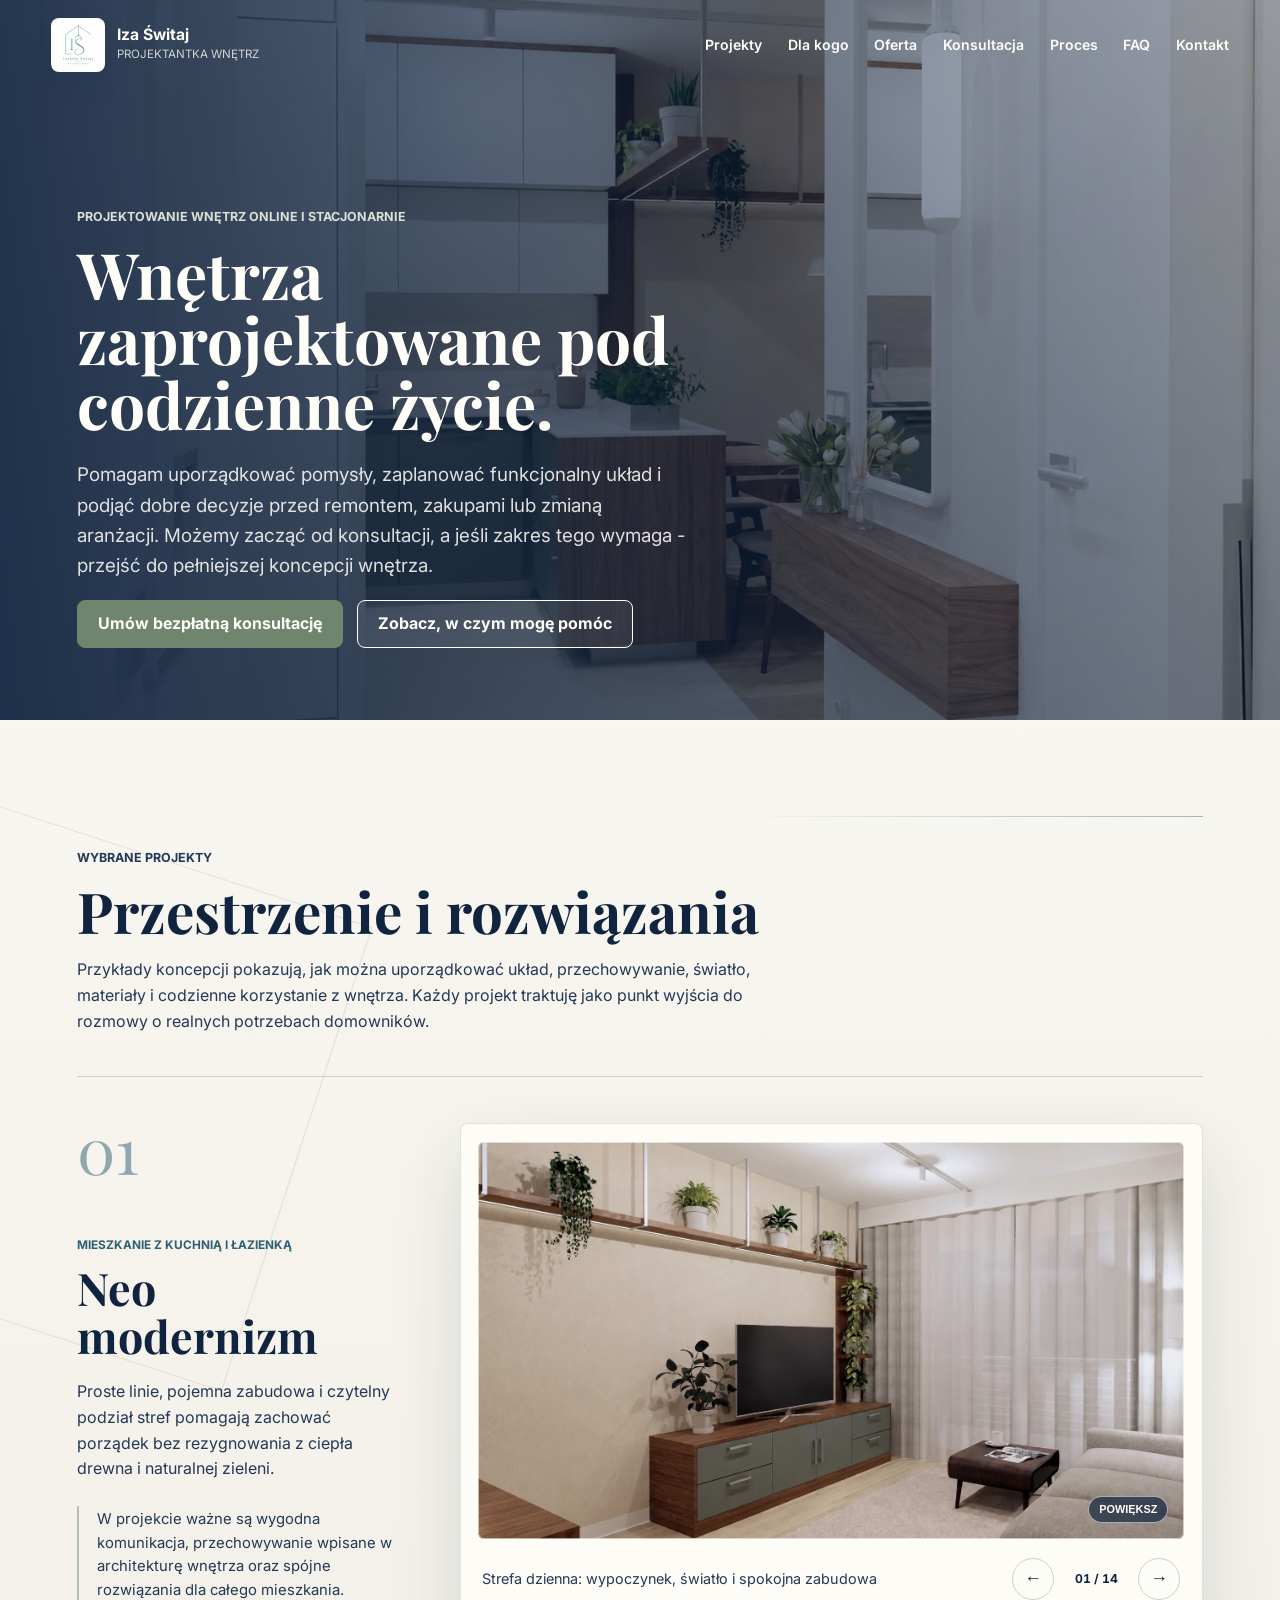
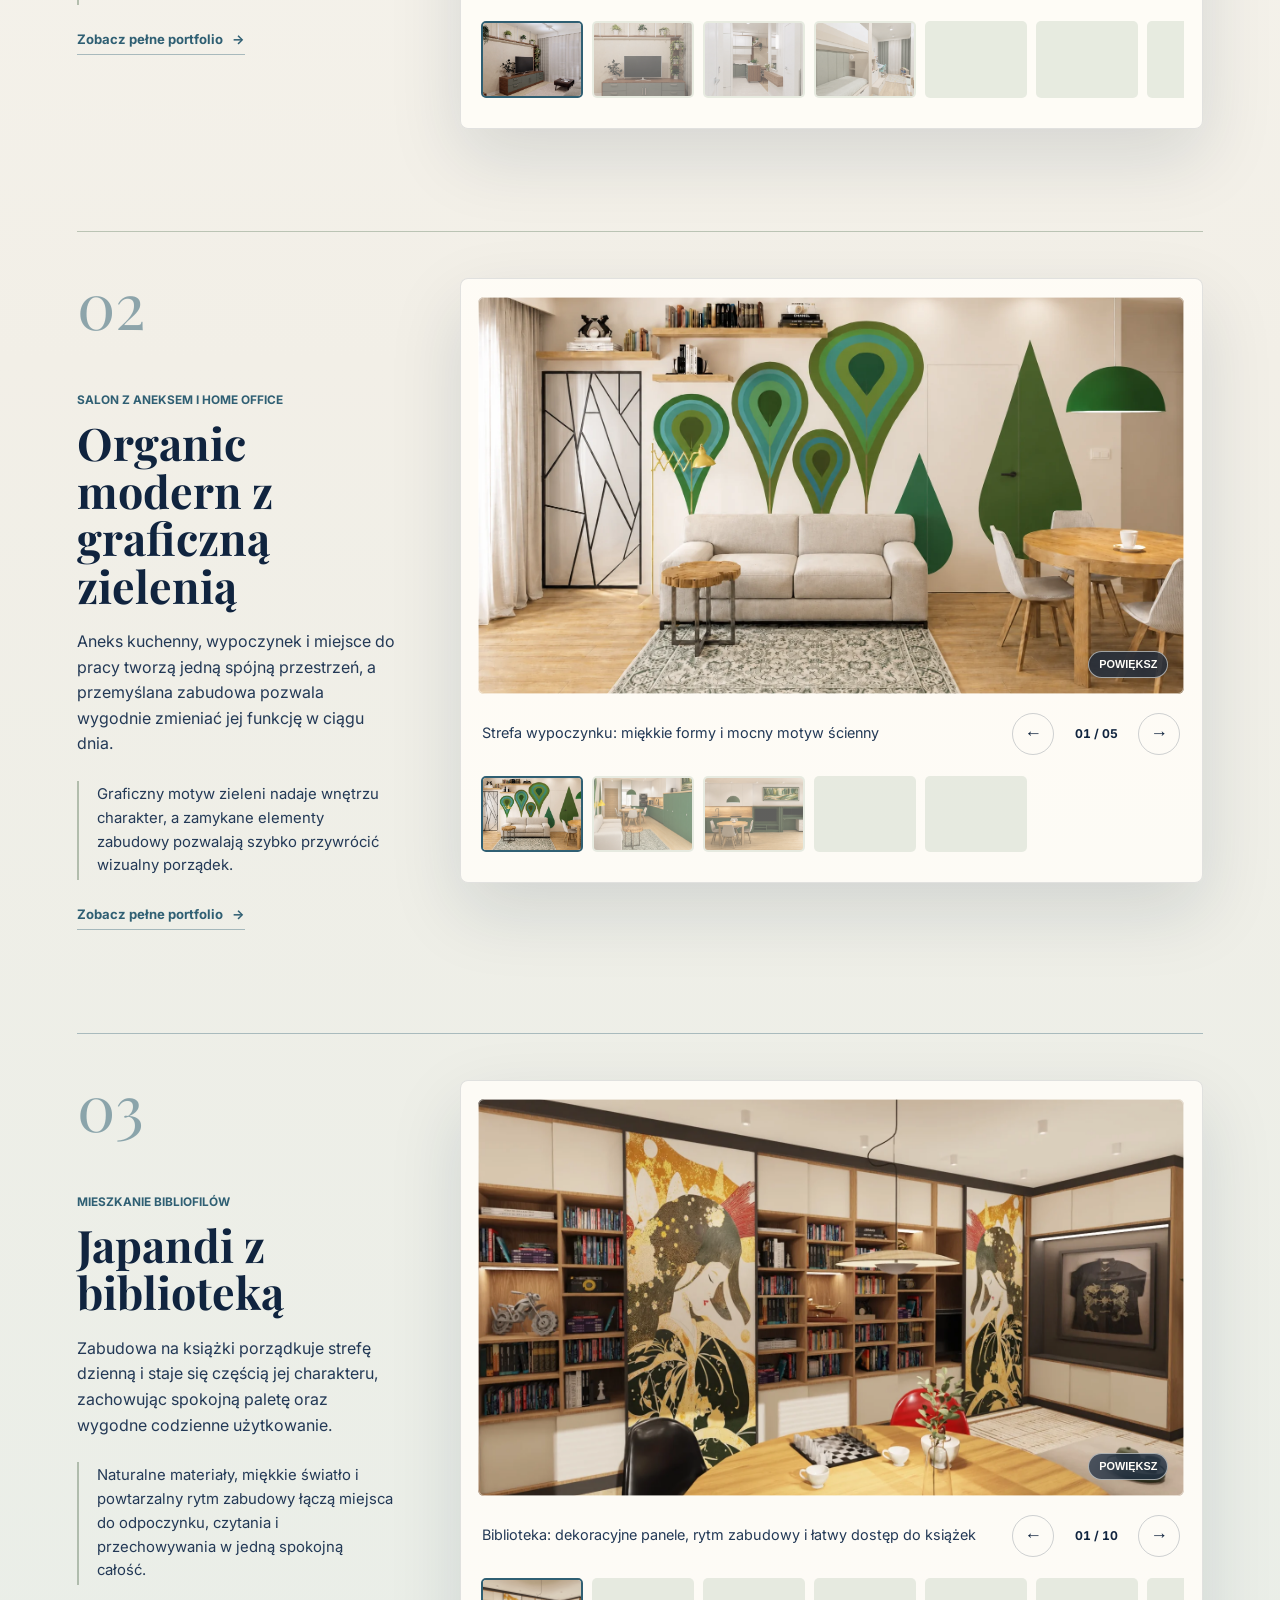
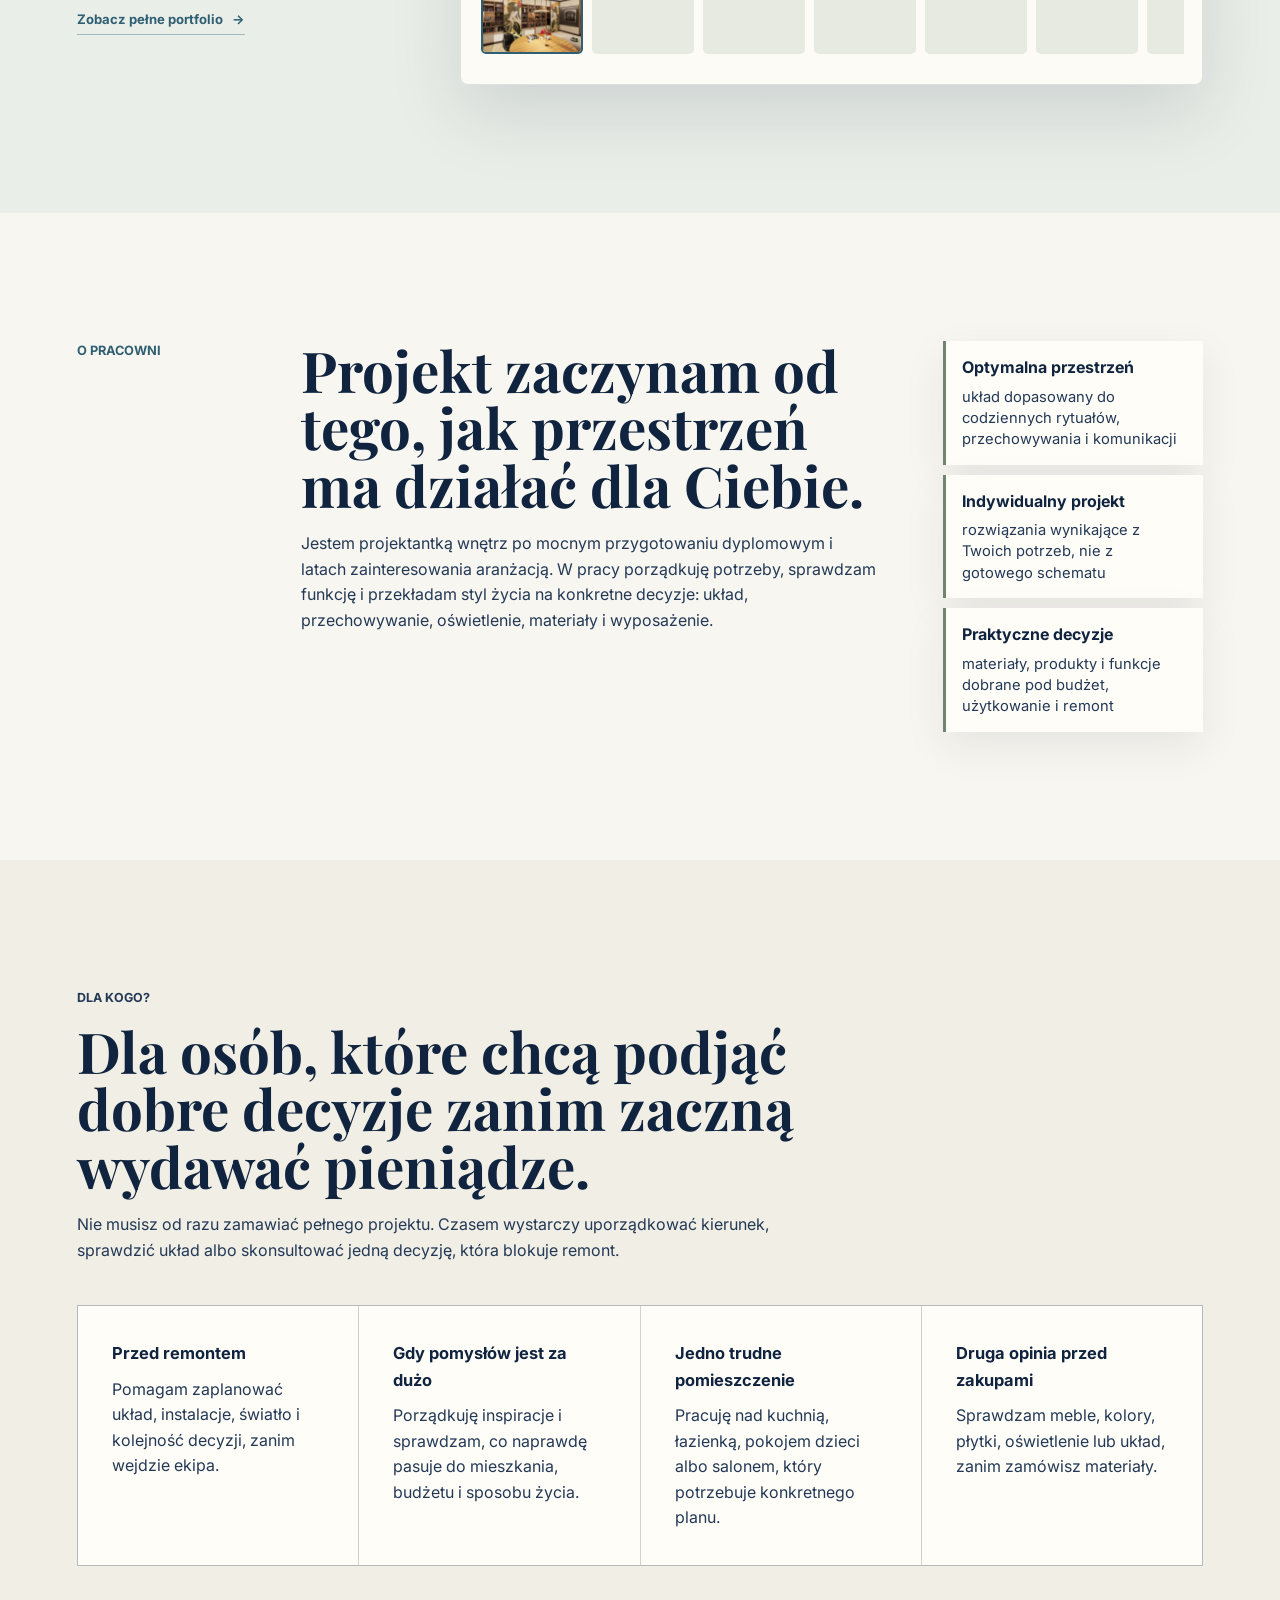
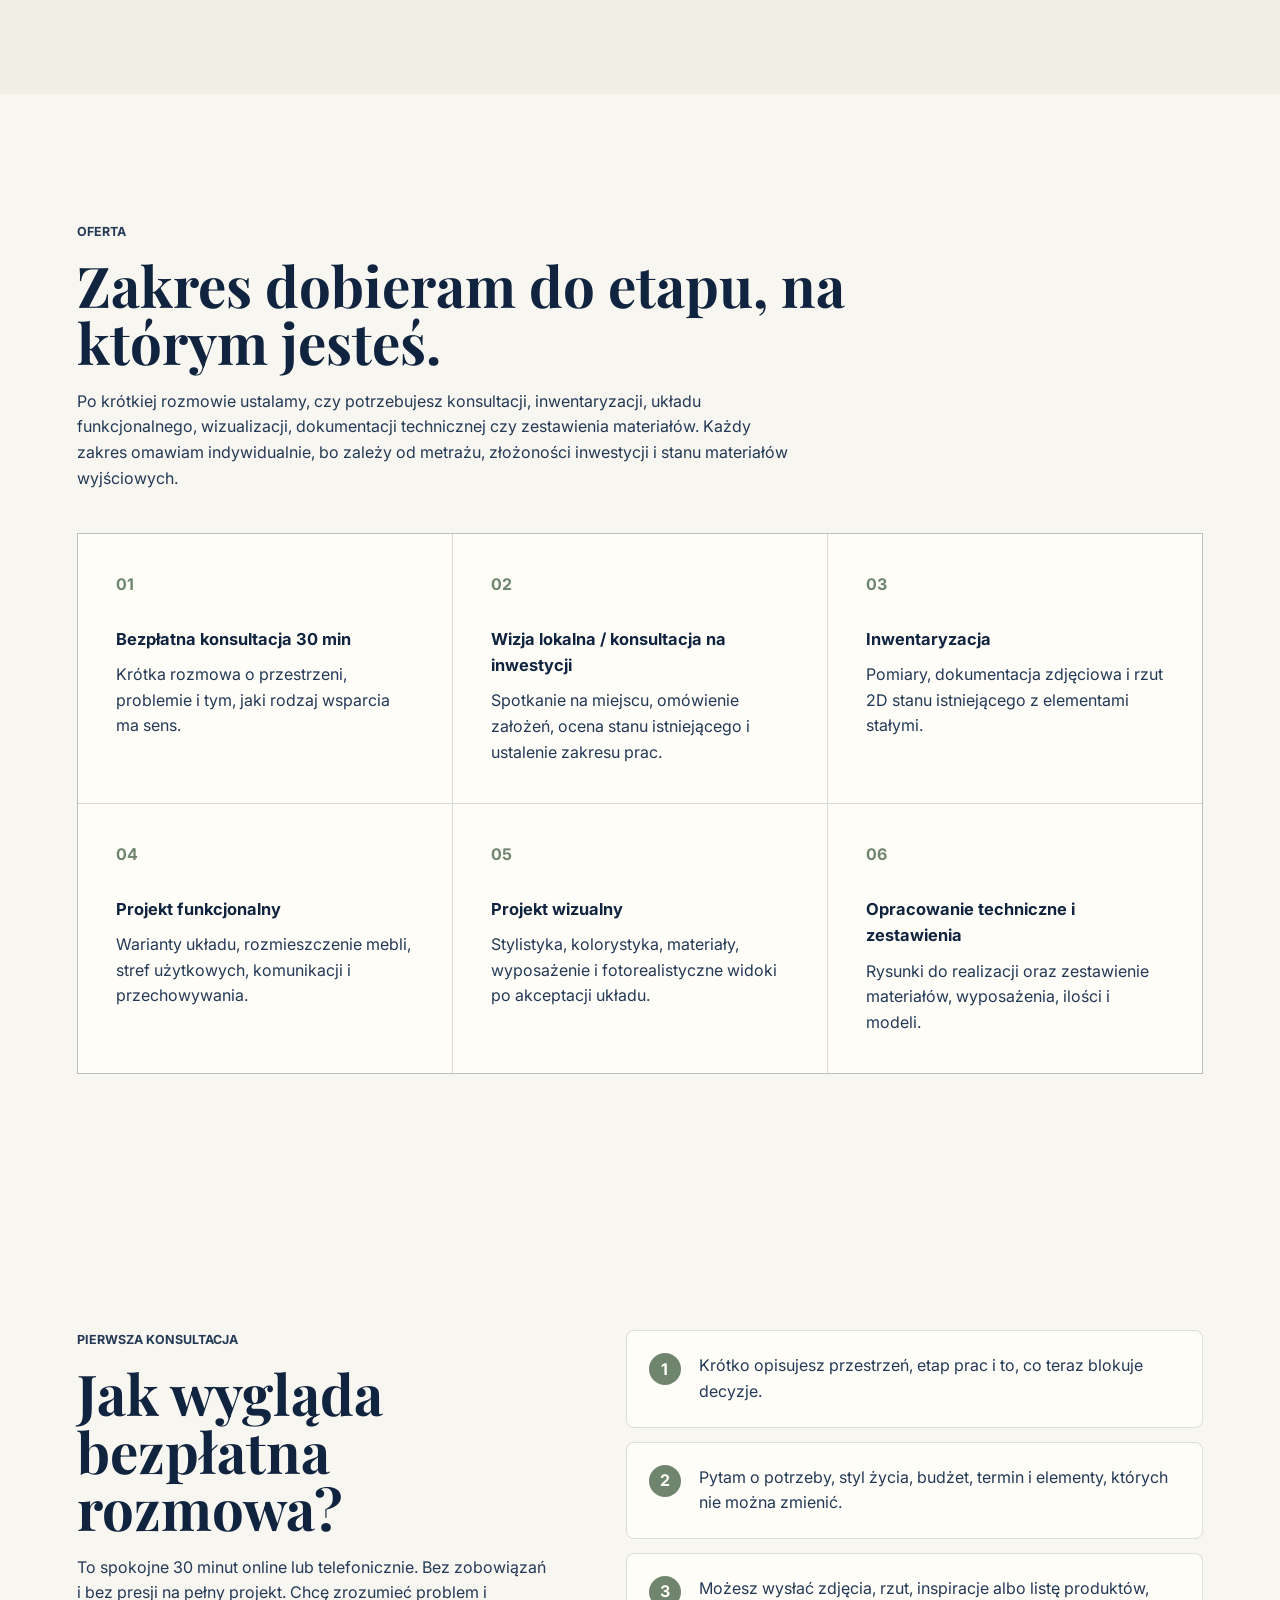
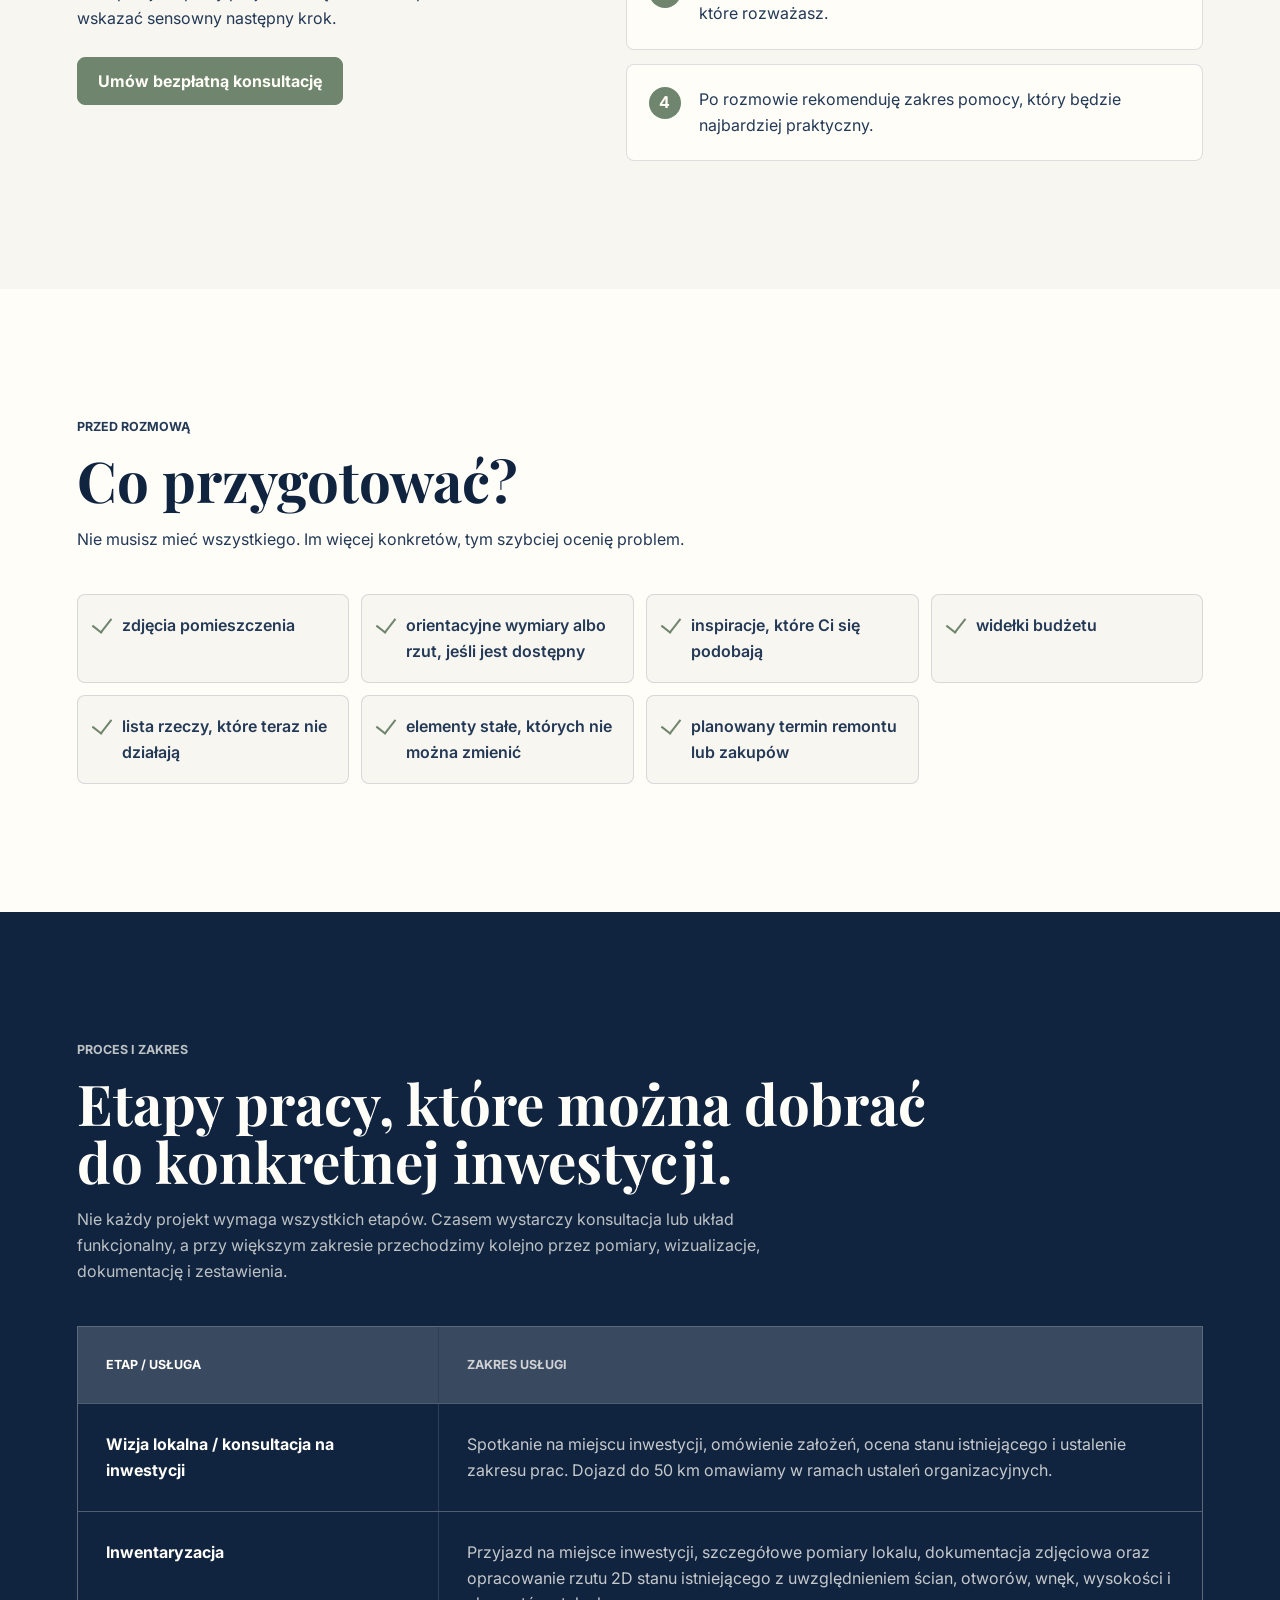
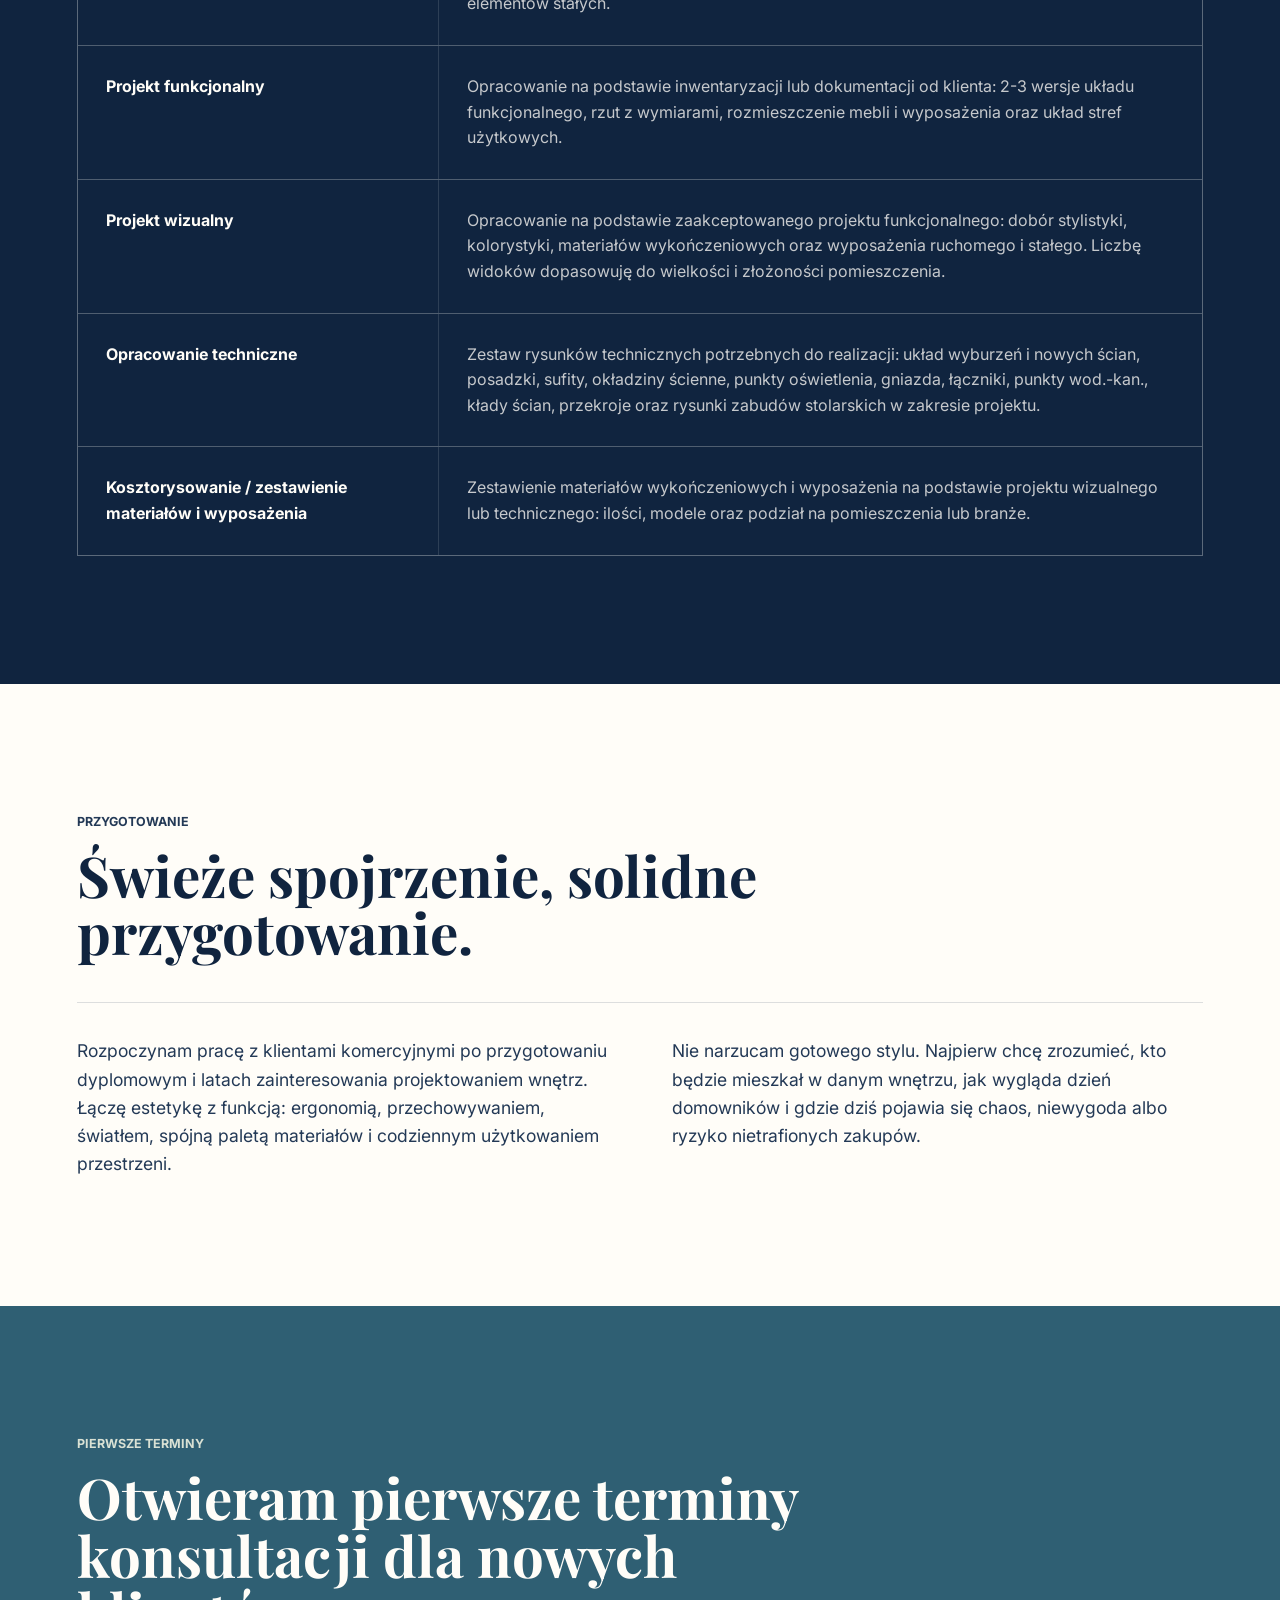
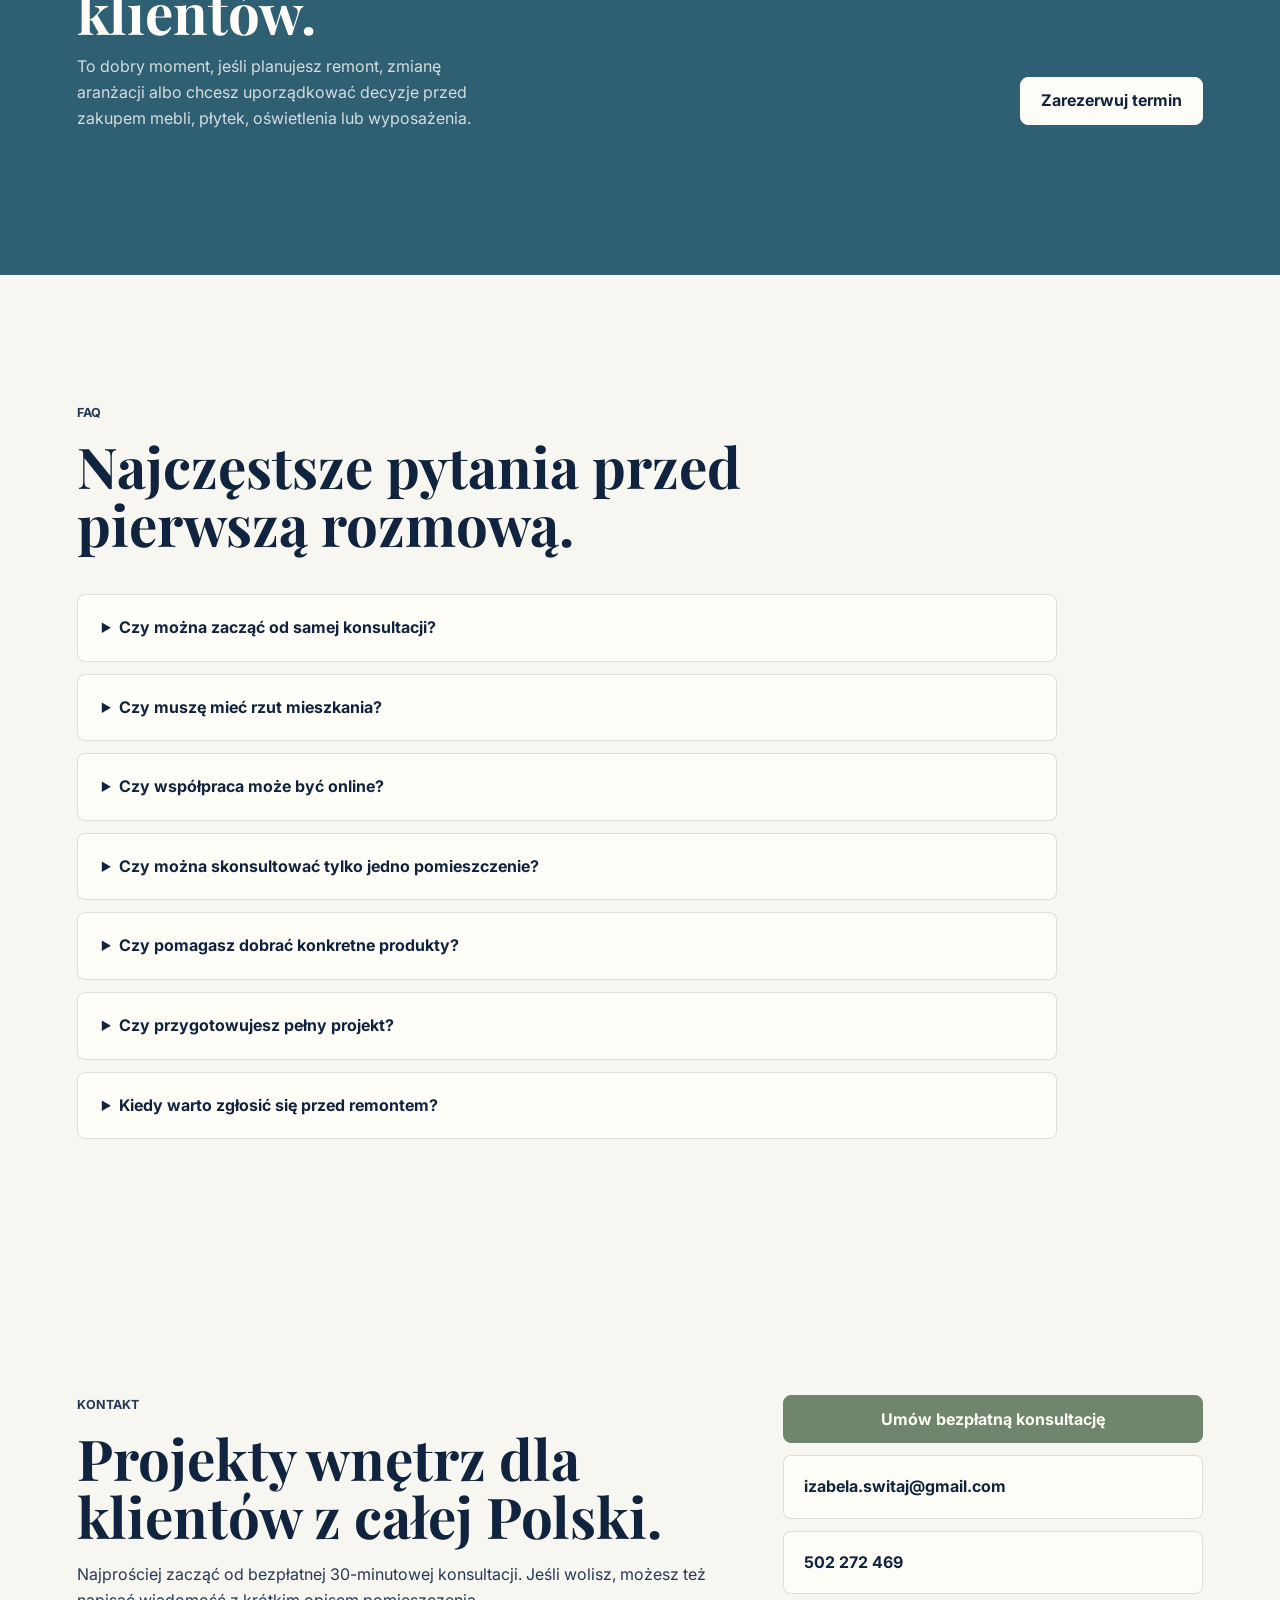
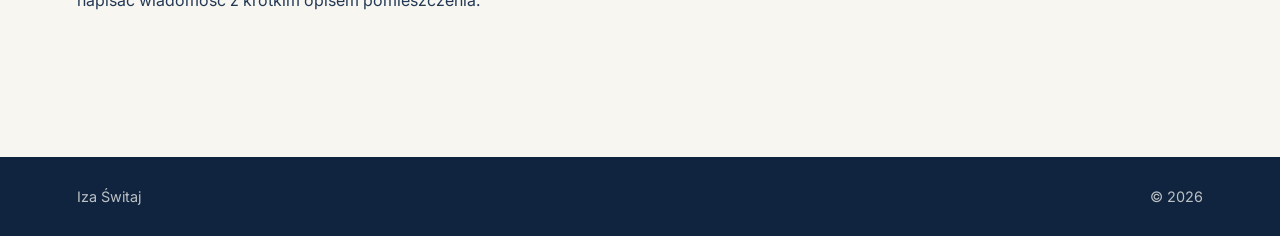
==== index.html @ 2c3fddf3 "Refine homepage showcase proportions" ====
<!doctype html>
<html lang="pl">
  <head>
    <meta charset="utf-8" />
    <meta name="viewport" content="width=device-width, initial-scale=1" />
    <meta
      name="description"
      content="Projektowanie wnętrz i konsultacje wnętrzarskie online, w Warszawie i okolicach. Układy funkcjonalne, kuchnie, łazienki i pomoc przed remontem."
    />
    <link rel="canonical" href="https://izabelaswitaj.pl/" />
    <title>Iza Świtaj | Projektantka wnętrz</title>
    <link rel="icon" href="assets/logo.jpeg" type="image/jpeg" />
    <link rel="preconnect" href="https://fonts.googleapis.com" />
    <link rel="preconnect" href="https://fonts.gstatic.com" crossorigin />
    <link
      href="https://fonts.googleapis.com/css2?family=Inter:wght@400;500;600;700&family=Playfair+Display:wght@600;700&display=swap"
      rel="stylesheet"
    />
    <link rel="stylesheet" href="styles.css?v=20260730-1" />
  </head>
  <body>
    <header class="site-header" data-header>
      <a class="brand" href="#start" aria-label="Iza Świtaj - strona główna">
        <span class="brand-mark">
          <img src="assets/logo.jpeg" alt="" width="512" height="512" />
        </span>
        <span>
          <strong>Iza Świtaj</strong>
          <small>projektantka wnętrz</small>
        </span>
      </a>
      <button class="nav-toggle" type="button" aria-expanded="false" aria-controls="nav" aria-label="Otwórz menu" data-nav-toggle>
        <span></span>
        <span></span>
      </button>
      <nav id="nav" class="site-nav" data-nav aria-label="Główna nawigacja">
        <a href="#projekty">Projekty</a>
        <a href="#dla-kogo">Dla kogo</a>
        <a href="#oferta">Oferta</a>
        <a href="#konsultacja">Konsultacja</a>
        <a href="#proces">Proces</a>
        <a href="#faq">FAQ</a>
        <a href="#kontakt">Kontakt</a>
      </nav>
    </header>

    <main id="start">
      <section class="hero">
        <div class="hero-media" aria-hidden="true">
          <img src="assets/gallery/diploma-entry-kitchen.webp" alt="" width="1448" height="1086" />
        </div>
        <div class="hero-overlay"></div>
        <div class="hero-content">
          <p class="eyebrow">Projektowanie wnętrz online i stacjonarnie</p>
          <h1>Wnętrza zaprojektowane pod codzienne życie.</h1>
          <p>
            Pomagam uporządkować pomysły, zaplanować funkcjonalny układ i podjąć dobre
            decyzje przed remontem, zakupami lub zmianą aranżacji. Możemy zacząć od
            konsultacji, a jeśli zakres tego wymaga - przejść do pełniejszej koncepcji
            wnętrza.
          </p>
          <div class="hero-actions">
            <a
              class="button button-primary"
              href="https://cal.eu/izabela-switaj/30min"
              target="_blank"
              rel="noopener"
            >
              Umów bezpłatną konsultację
            </a>
            <a class="button button-ghost" href="#oferta">Zobacz, w czym mogę pomóc</a>
          </div>
        </div>
      </section>

      <section id="projekty" class="section portfolio-section" aria-labelledby="projects-title">
        <div class="section-heading">
          <p class="eyebrow">Wybrane projekty</p>
          <h2 id="projects-title">Przestrzenie i rozwiązania</h2>
          <p>
            Przykłady koncepcji pokazują, jak można uporządkować układ, przechowywanie,
            światło, materiały i codzienne korzystanie z wnętrza. Każdy projekt traktuję
            jako punkt wyjścia do rozmowy o realnych potrzebach domowników.
          </p>
        </div>
        <div class="home-project-list">
          <article class="home-project-showcase" data-project-gallery data-project-name="Neo modernizm">
            <div class="home-project-copy">
              <span class="project-number" aria-hidden="true">01</span>
              <p class="project-kicker">Mieszkanie z kuchnią i łazienką</p>
              <h3>Neo modernizm</h3>
              <p>
                Proste linie, pojemna zabudowa i czytelny podział stref pomagają zachować
                porządek bez rezygnowania z ciepła drewna i naturalnej zieleni.
              </p>
              <p class="project-detail">
                W projekcie ważne są wygodna komunikacja, przechowywanie wpisane w architekturę
                wnętrza oraz spójne rozwiązania dla całego mieszkania.
              </p>
              <a class="project-portfolio-link" href="/portfolio/">
                Zobacz pełne portfolio <span aria-hidden="true">→</span>
              </a>
            </div>

            <div class="home-project-viewer">
              <button
                class="project-main-image image-open"
                type="button"
                data-project-main
                data-lightbox-src="assets/gallery/diploma-living-room.webp"
                data-lightbox-caption="Neo modernizm - strefa dzienna"
                aria-label="Powiększ aktualne zdjęcie projektu Neo modernizm"
              >
                <img
                  src="assets/gallery/diploma-living-room.webp"
                  alt="Strefa dzienna z sofą i uporządkowaną zabudową RTV"
                  width="1672"
                  height="941"
                  loading="lazy"
                  decoding="async"
                  data-project-main-image
                  data-fit="cover"
                />
                <span class="project-zoom-hint" aria-hidden="true">Powiększ</span>
              </button>

              <div class="project-viewer-info">
                <p class="project-image-caption" data-project-caption>Strefa dzienna: wypoczynek, światło i spokojna zabudowa</p>
                <div class="project-viewer-toolbar">
                  <button class="project-nav" type="button" data-project-prev aria-label="Poprzednie zdjęcie projektu Neo modernizm">←</button>
                  <span class="project-counter" data-project-counter aria-live="polite">01 / 14</span>
                  <button class="project-nav" type="button" data-project-next aria-label="Następne zdjęcie projektu Neo modernizm">→</button>
                </div>
              </div>

              <div class="project-thumbnails" data-project-thumbs role="group" aria-label="Miniatury projektu Neo modernizm">
                <button class="project-thumbnail is-active" type="button" data-project-thumb data-caption="Strefa dzienna: wypoczynek, światło i spokojna zabudowa" aria-label="Pokaż strefę dzienną" aria-pressed="true" aria-current="true">
                  <img src="assets/gallery/diploma-living-room.webp" alt="Strefa dzienna z sofą i uporządkowaną zabudową RTV" width="1672" height="941" loading="lazy" decoding="async" />
                </button>
                <button class="project-thumbnail" type="button" data-project-thumb data-caption="Zabudowa RTV: przechowywanie i uporządkowana kompozycja" aria-label="Pokaż zabudowę RTV" aria-pressed="false">
                  <img src="assets/gallery/diploma-living-tv.webp" alt="Zabudowa RTV z zielonymi frontami" width="1672" height="941" loading="lazy" decoding="async" />
                </button>
                <button class="project-thumbnail" type="button" data-project-thumb data-caption="Hol i kuchnia: czytelne wejście oraz zabudowa porządkująca przestrzeń" aria-label="Pokaż hol i kuchnię" aria-pressed="false">
                  <img src="assets/gallery/diploma-entry-kitchen.webp" alt="Hol z widokiem na kuchnię" width="1448" height="1086" loading="lazy" decoding="async" />
                </button>
                <button class="project-thumbnail" type="button" data-project-thumb data-caption="Pokój dzieci: wygodna strefa snu i zabudowa na małym metrażu" aria-label="Pokaż strefę snu w pokoju dzieci" aria-pressed="false">
                  <img src="assets/gallery/diploma-child-bed.webp" alt="Pokój dzieci z łóżkiem i zabudową" width="1672" height="941" loading="lazy" decoding="async" />
                </button>
                <button class="project-thumbnail" type="button" data-project-thumb data-caption="Schody i przechowywanie: dodatkowa funkcja w zwartej zabudowie" aria-label="Pokaż schody i przechowywanie w pokoju dzieci" aria-pressed="false">
                  <img src="assets/gallery/diploma-child-bunk.webp" alt="Pokój dzieci ze schodami do łóżka i schowkami" width="1672" height="941" loading="lazy" decoding="async" />
                </button>
                <button class="project-thumbnail" type="button" data-project-thumb data-caption="Strefa nauki: dwa miejsca do pracy i dostępne przechowywanie" aria-label="Pokaż strefę nauki w pokoju dzieci" aria-pressed="false">
                  <img src="assets/gallery/diploma-child-desk.webp" alt="Pokój dzieci z dwoma miejscami do nauki" width="1672" height="941" loading="lazy" decoding="async" />
                </button>
                <button class="project-thumbnail" type="button" data-project-thumb data-caption="Zabudowa pokoju: porządek, półki i miejsce na codzienne rzeczy" aria-label="Pokaż zabudowę pokoju dzieci" aria-pressed="false">
                  <img src="assets/gallery/diploma-child-storage.webp" alt="Pokój dzieci z wysoką zabudową i półkami" width="1672" height="941" loading="lazy" decoding="async" />
                </button>
                <button class="project-thumbnail" type="button" data-project-thumb data-caption="Łazienka: strefy sanitarne, pranie i przechowywanie w jednej zabudowie" aria-label="Pokaż widok łazienki" aria-pressed="false">
                  <img src="assets/gallery/diploma-bathroom-overview.webp" alt="Łazienka z prysznicem, zabudową i pralką" width="1448" height="1086" loading="lazy" decoding="async" />
                </button>
                <button class="project-thumbnail" type="button" data-project-thumb data-caption="Strefa wanny: jasne materiały i wygodne codzienne użytkowanie" aria-label="Pokaż strefę wanny" aria-pressed="false">
                  <img src="assets/gallery/diploma-bathroom-bath.webp" alt="Wanna z parawanem i jasną okładziną" width="1672" height="941" loading="lazy" decoding="async" />
                </button>
                <button class="project-thumbnail" type="button" data-project-thumb data-caption="Strefa umywalki: lekka szafka, lustro i praktyczne światło" aria-label="Pokaż strefę umywalki" aria-pressed="false">
                  <img src="assets/gallery/diploma-bathroom-vanity.webp" alt="Umywalka z drewnianą szafką i okrągłym lustrem" width="1672" height="941" loading="lazy" decoding="async" />
                </button>
                <button class="project-thumbnail" type="button" data-project-thumb data-caption="Detal łazienki: spójność drewna, ceramiki i jasnej bazy" aria-label="Pokaż detal łazienki" aria-pressed="false">
                  <img src="assets/gallery/diploma-bathroom-detail.webp" alt="Detal umywalki i szafki w łazience" width="1448" height="1086" loading="lazy" decoding="async" />
                </button>
                <button class="project-thumbnail" type="button" data-project-thumb data-caption="Hol: podręczna konsola i lustro przy strefie wejściowej" aria-label="Pokaż konsolę w holu" aria-pressed="false">
                  <img src="assets/gallery/diploma-hall-console.webp" alt="Drewniana konsola i lustro w holu" width="1447" height="1087" loading="lazy" decoding="async" />
                </button>
                <button class="project-thumbnail" type="button" data-project-thumb data-caption="Komunikacja: jasna przestrzeń i dyskretne miejsce odkładcze" aria-label="Pokaż komunikację i hol" aria-pressed="false">
                  <img src="assets/gallery/diploma-hall.webp" alt="Jasny hol z drewnianą konsolą" width="1448" height="1086" loading="lazy" decoding="async" />
                </button>
                <button class="project-thumbnail" type="button" data-project-thumb data-caption="Układ funkcjonalny: podział stref i logika codziennego użytkowania" data-fit="contain" aria-label="Pokaż układ funkcjonalny" aria-pressed="false">
                  <img src="assets/gallery/diploma-plan.webp" alt="Rzut funkcjonalny mieszkania" width="1672" height="941" loading="lazy" decoding="async" />
                </button>
              </div>
            </div>
          </article>

          <article class="home-project-showcase" data-project-gallery data-project-name="Organic modern z graficzną zielenią">
            <div class="home-project-copy">
              <span class="project-number" aria-hidden="true">02</span>
              <p class="project-kicker">Salon z aneksem i home office</p>
              <h3>Organic modern z graficzną zielenią</h3>
              <p>
                Aneks kuchenny, wypoczynek i miejsce do pracy tworzą jedną spójną przestrzeń,
                a przemyślana zabudowa pozwala wygodnie zmieniać jej funkcję w ciągu dnia.
              </p>
              <p class="project-detail">
                Graficzny motyw zieleni nadaje wnętrzu charakter, a zamykane elementy zabudowy
                pozwalają szybko przywrócić wizualny porządek.
              </p>
              <a class="project-portfolio-link" href="/portfolio/">
                Zobacz pełne portfolio <span aria-hidden="true">→</span>
              </a>
            </div>

            <div class="home-project-viewer">
              <button
                class="project-main-image image-open"
                type="button"
                data-project-main
                data-lightbox-src="assets/gallery/organic-sofa.webp"
                data-lightbox-caption="Organic modern z graficzną zielenią - strefa wypoczynku"
                aria-label="Powiększ aktualne zdjęcie projektu Organic modern z graficzną zielenią"
              >
                <img
                  src="assets/gallery/organic-sofa.webp"
                  alt="Salon z sofą, zielonymi akcentami i dekoracyjną ścianą"
                  width="1672"
                  height="941"
                  loading="lazy"
                  decoding="async"
                  data-project-main-image
                  data-fit="cover"
                />
                <span class="project-zoom-hint" aria-hidden="true">Powiększ</span>
              </button>

              <div class="project-viewer-info">
                <p class="project-image-caption" data-project-caption>Strefa wypoczynku: miękkie formy i mocny motyw ścienny</p>
                <div class="project-viewer-toolbar">
                  <button class="project-nav" type="button" data-project-prev aria-label="Poprzednie zdjęcie projektu Organic modern">←</button>
                  <span class="project-counter" data-project-counter aria-live="polite">01 / 05</span>
                  <button class="project-nav" type="button" data-project-next aria-label="Następne zdjęcie projektu Organic modern">→</button>
                </div>
              </div>

              <div class="project-thumbnails" data-project-thumbs role="group" aria-label="Miniatury projektu Organic modern">
                <button class="project-thumbnail is-active" type="button" data-project-thumb data-caption="Strefa wypoczynku: miękkie formy i mocny motyw ścienny" aria-label="Pokaż strefę wypoczynku" aria-pressed="true" aria-current="true">
                  <img src="assets/gallery/organic-sofa.webp" alt="Salon z sofą, zielonymi akcentami i dekoracyjną ścianą" width="1672" height="941" loading="lazy" decoding="async" />
                </button>
                <button class="project-thumbnail" type="button" data-project-thumb data-caption="Aneks i jadalnia: spójna zabudowa, przechowywanie i miejsce spotkań" aria-label="Pokaż aneks kuchenny i jadalnię" aria-pressed="false">
                  <img src="assets/gallery/organic-kitchen.webp" alt="Salon z aneksem kuchennym w zielonej zabudowie" width="1184" height="864" loading="lazy" decoding="async" />
                </button>
                <button class="project-thumbnail" type="button" data-project-thumb data-caption="Home office: biurko wpisane w zabudowę RTV i strefę dzienną" aria-label="Pokaż miejsce do pracy" aria-pressed="false">
                  <img src="assets/gallery/organic-home-office.webp" alt="Zabudowa RTV połączona z miejscem do pracy" width="1672" height="941" loading="lazy" decoding="async" />
                </button>
                <button class="project-thumbnail" type="button" data-project-thumb data-caption="Zamknięta zabudowa RTV: porządek wizualny i miejsce na przechowywanie" aria-label="Pokaż zamkniętą zabudowę RTV" aria-pressed="false">
                  <img src="assets/gallery/organic-rtv-closed.webp" alt="Zamknięta zabudowa RTV z zielonym akcentem" width="1672" height="941" loading="lazy" decoding="async" />
                </button>
                <button class="project-thumbnail" type="button" data-project-thumb data-caption="Otwarta zabudowa RTV: dostęp do sprzętu i dodatkowej strefy pracy" aria-label="Pokaż otwartą zabudowę RTV" aria-pressed="false">
                  <img src="assets/gallery/organic-rtv-open.webp" alt="Otwarta zabudowa RTV z wysuwanym miejscem do pracy" width="1672" height="941" loading="lazy" decoding="async" />
                </button>
              </div>
            </div>
          </article>

          <article class="home-project-showcase" data-project-gallery data-project-name="Japandi z biblioteką">
            <div class="home-project-copy">
              <span class="project-number" aria-hidden="true">03</span>
              <p class="project-kicker">Mieszkanie bibliofilów</p>
              <h3>Japandi z biblioteką</h3>
              <p>
                Zabudowa na książki porządkuje strefę dzienną i staje się częścią jej
                charakteru, zachowując spokojną paletę oraz wygodne codzienne użytkowanie.
              </p>
              <p class="project-detail">
                Naturalne materiały, miękkie światło i powtarzalny rytm zabudowy łączą miejsca
                do odpoczynku, czytania i przechowywania w jedną spokojną całość.
              </p>
              <a class="project-portfolio-link" href="/portfolio/">
                Zobacz pełne portfolio <span aria-hidden="true">→</span>
              </a>
            </div>

            <div class="home-project-viewer">
              <button
                class="project-main-image image-open"
                type="button"
                data-project-main
                data-lightbox-src="assets/gallery/japandi-library.webp"
                data-lightbox-caption="Japandi z biblioteką - zabudowa na książki"
                aria-label="Powiększ aktualne zdjęcie projektu Japandi z biblioteką"
              >
                <img
                  src="assets/gallery/japandi-library.webp"
                  alt="Biblioteka z dekoracyjnymi przesuwnymi panelami"
                  width="1600"
                  height="1200"
                  loading="lazy"
                  decoding="async"
                  data-project-main-image
                  data-fit="cover"
                />
                <span class="project-zoom-hint" aria-hidden="true">Powiększ</span>
              </button>

              <div class="project-viewer-info">
                <p class="project-image-caption" data-project-caption>Biblioteka: dekoracyjne panele, rytm zabudowy i łatwy dostęp do książek</p>
                <div class="project-viewer-toolbar">
                  <button class="project-nav" type="button" data-project-prev aria-label="Poprzednie zdjęcie projektu Japandi">←</button>
                  <span class="project-counter" data-project-counter aria-live="polite">01 / 10</span>
                  <button class="project-nav" type="button" data-project-next aria-label="Następne zdjęcie projektu Japandi">→</button>
                </div>
              </div>

              <div class="project-thumbnails" data-project-thumbs role="group" aria-label="Miniatury projektu Japandi z biblioteką">
                <button class="project-thumbnail is-active" type="button" data-project-thumb data-caption="Biblioteka: dekoracyjne panele, rytm zabudowy i łatwy dostęp do książek" aria-label="Pokaż bibliotekę" aria-pressed="true" aria-current="true">
                  <img src="assets/gallery/japandi-library.webp" alt="Biblioteka z dekoracyjnymi przesuwnymi panelami" width="1600" height="1200" loading="lazy" decoding="async" />
                </button>
                <button class="project-thumbnail" type="button" data-project-thumb data-caption="Strefa dzienna: czytelne połączenie wypoczynku, jadalni i kuchni" aria-label="Pokaż otwartą strefę dzienną" aria-pressed="false">
                  <img src="assets/gallery/japandi-open-space.webp" alt="Otwarta strefa dzienna w stylu japandi" width="1600" height="1200" loading="lazy" decoding="async" />
                </button>
                <button class="project-thumbnail" type="button" data-project-thumb data-caption="Jadalnia: spokojna paleta i wygodne miejsce codziennych spotkań" aria-label="Pokaż jadalnię" aria-pressed="false">
                  <img src="assets/gallery/japandi-dining.webp" alt="Jadalnia z drewnianym stołem i naturalnymi materiałami" width="1600" height="1200" loading="lazy" decoding="async" />
                </button>
                <button class="project-thumbnail" type="button" data-project-thumb data-caption="Jadalnia i kuchnia: wspólna paleta materiałów porządkuje otwartą przestrzeń" aria-label="Pokaż jadalnię z kuchnią" aria-pressed="false">
                  <img src="assets/gallery/japandi-dining-kitchen.webp" alt="Jadalnia połączona z kuchnią w stylu japandi" width="1600" height="1200" loading="lazy" decoding="async" />
                </button>
                <button class="project-thumbnail" type="button" data-project-thumb data-caption="Kuchnia: funkcjonalna zabudowa i ciepłe wykończenie drewna" aria-label="Pokaż kuchnię" aria-pressed="false">
                  <img src="assets/gallery/japandi-kitchen.webp" alt="Kuchnia z drewnianą zabudową" width="1600" height="1200" loading="lazy" decoding="async" />
                </button>
                <button class="project-thumbnail" type="button" data-project-thumb data-caption="Sypialnia: wyciszona przestrzeń z uporządkowanym przechowywaniem" aria-label="Pokaż sypialnię" aria-pressed="false">
                  <img src="assets/gallery/japandi-bedroom.webp" alt="Sypialnia w spokojnej palecie naturalnych barw" width="1600" height="1200" loading="lazy" decoding="async" />
                </button>
                <button class="project-thumbnail" type="button" data-project-thumb data-caption="Łazienka: naturalne materiały i czytelny podział funkcji" aria-label="Pokaż łazienkę" aria-pressed="false">
                  <img src="assets/gallery/japandi-bathroom.webp" alt="Łazienka z drewnem i jasną ceramiką" width="1600" height="1200" loading="lazy" decoding="async" />
                </button>
                <button class="project-thumbnail" type="button" data-project-thumb data-caption="Moodboard materiałowy: drewno, miękkie tkaniny i graficzny akcent" data-fit="contain" aria-label="Pokaż moodboard materiałowy" aria-pressed="false">
                  <img src="assets/gallery/japandi-moodboard-3d.webp" alt="Moodboard materiałowy projektu Japandi z biblioteką" width="1800" height="1143" loading="lazy" decoding="async" />
                </button>
                <button class="project-thumbnail" type="button" data-project-thumb data-caption="Kierunek wizualny: naturalne materiały, sztuka i spokojne światło" data-fit="contain" aria-label="Pokaż moodboard inspiracji" aria-pressed="false">
                  <img src="assets/gallery/japandi-moodboard-2d.webp" alt="Moodboard inspiracji projektu Japandi z biblioteką" width="1240" height="1800" loading="lazy" decoding="async" />
                </button>
                <button class="project-thumbnail" type="button" data-project-thumb data-caption="Układ funkcjonalny: strefa dzienna, sypialnia i uporządkowana komunikacja" data-fit="contain" aria-label="Pokaż układ funkcjonalny mieszkania" aria-pressed="false">
                  <img src="assets/gallery/japandi-plan.webp" alt="Rzut funkcjonalny mieszkania w projekcie Japandi" width="1600" height="1200" loading="lazy" decoding="async" />
                </button>
              </div>
            </div>
          </article>
        </div>
      </section>

      <section class="intro section" aria-labelledby="intro-title">
        <div class="section-label">O pracowni</div>
        <div>
          <h2 id="intro-title">Projekt zaczynam od tego, jak przestrzeń ma działać dla Ciebie.</h2>
          <p>
            Jestem projektantką wnętrz po mocnym przygotowaniu dyplomowym i latach
            zainteresowania aranżacją. W pracy porządkuję potrzeby, sprawdzam funkcję i
            przekładam styl życia na konkretne decyzje: układ, przechowywanie, oświetlenie,
            materiały i wyposażenie.
          </p>
        </div>
        <ul class="qualities" aria-label="Efekty współpracy">
          <li>
            <strong>Optymalna przestrzeń</strong>
            <span>układ dopasowany do codziennych rytuałów, przechowywania i komunikacji</span>
          </li>
          <li>
            <strong>Indywidualny projekt</strong>
            <span>rozwiązania wynikające z Twoich potrzeb, nie z gotowego schematu</span>
          </li>
          <li>
            <strong>Praktyczne decyzje</strong>
            <span>materiały, produkty i funkcje dobrane pod budżet, użytkowanie i remont</span>
          </li>
        </ul>
      </section>

      <section id="dla-kogo" class="section soft-band" aria-labelledby="dla-kogo-title">
        <div class="section-heading">
          <p class="eyebrow">Dla kogo?</p>
          <h2 id="dla-kogo-title">Dla osób, które chcą podjąć dobre decyzje zanim zaczną wydawać pieniądze.</h2>
          <p>
            Nie musisz od razu zamawiać pełnego projektu. Czasem wystarczy uporządkować
            kierunek, sprawdzić układ albo skonsultować jedną decyzję, która blokuje remont.
          </p>
        </div>
        <div class="card-grid four-grid">
          <article>
            <h3>Przed remontem</h3>
            <p>Pomagam zaplanować układ, instalacje, światło i kolejność decyzji, zanim wejdzie ekipa.</p>
          </article>
          <article>
            <h3>Gdy pomysłów jest za dużo</h3>
            <p>Porządkuję inspiracje i sprawdzam, co naprawdę pasuje do mieszkania, budżetu i sposobu życia.</p>
          </article>
          <article>
            <h3>Jedno trudne pomieszczenie</h3>
            <p>Pracuję nad kuchnią, łazienką, pokojem dzieci albo salonem, który potrzebuje konkretnego planu.</p>
          </article>
          <article>
            <h3>Druga opinia przed zakupami</h3>
            <p>Sprawdzam meble, kolory, płytki, oświetlenie lub układ, zanim zamówisz materiały.</p>
          </article>
        </div>
      </section>

      <section id="oferta" class="section" aria-labelledby="oferta-title">
        <div class="section-heading">
          <p class="eyebrow">Oferta</p>
          <h2 id="oferta-title">Zakres dobieram do etapu, na którym jesteś.</h2>
          <p>
            Po krótkiej rozmowie ustalamy, czy potrzebujesz konsultacji, inwentaryzacji,
            układu funkcjonalnego, wizualizacji, dokumentacji technicznej czy zestawienia
            materiałów. Każdy zakres omawiam indywidualnie, bo zależy od metrażu,
            złożoności inwestycji i stanu materiałów wyjściowych.
          </p>
        </div>
        <div class="service-grid">
          <article>
            <span>01</span>
            <h3>Bezpłatna konsultacja 30 min</h3>
            <p>Krótka rozmowa o przestrzeni, problemie i tym, jaki rodzaj wsparcia ma sens.</p>
          </article>
          <article>
            <span>02</span>
            <h3>Wizja lokalna / konsultacja na inwestycji</h3>
            <p>Spotkanie na miejscu, omówienie założeń, ocena stanu istniejącego i ustalenie zakresu prac.</p>
          </article>
          <article>
            <span>03</span>
            <h3>Inwentaryzacja</h3>
            <p>Pomiary, dokumentacja zdjęciowa i rzut 2D stanu istniejącego z elementami stałymi.</p>
          </article>
          <article>
            <span>04</span>
            <h3>Projekt funkcjonalny</h3>
            <p>Warianty układu, rozmieszczenie mebli, stref użytkowych, komunikacji i przechowywania.</p>
          </article>
          <article>
            <span>05</span>
            <h3>Projekt wizualny</h3>
            <p>Stylistyka, kolorystyka, materiały, wyposażenie i fotorealistyczne widoki po akceptacji układu.</p>
          </article>
          <article>
            <span>06</span>
            <h3>Opracowanie techniczne i zestawienia</h3>
            <p>Rysunki do realizacji oraz zestawienie materiałów, wyposażenia, ilości i modeli.</p>
          </article>
        </div>
      </section>

      <section id="konsultacja" class="section split-section" aria-labelledby="konsultacja-title">
        <div class="section-heading compact-heading">
          <p class="eyebrow">Pierwsza konsultacja</p>
          <h2 id="konsultacja-title">Jak wygląda bezpłatna rozmowa?</h2>
          <p>
            To spokojne 30 minut online lub telefonicznie. Bez zobowiązań i bez presji na
            pełny projekt. Chcę zrozumieć problem i wskazać sensowny następny krok.
          </p>
          <a
            class="button button-primary"
            href="https://cal.eu/izabela-switaj/30min"
            target="_blank"
            rel="noopener"
          >
            Umów bezpłatną konsultację
          </a>
        </div>
        <ol class="consult-list">
          <li>Krótko opisujesz przestrzeń, etap prac i to, co teraz blokuje decyzje.</li>
          <li>Pytam o potrzeby, styl życia, budżet, termin i elementy, których nie można zmienić.</li>
          <li>Możesz wysłać zdjęcia, rzut, inspiracje albo listę produktów, które rozważasz.</li>
          <li>Po rozmowie rekomenduję zakres pomocy, który będzie najbardziej praktyczny.</li>
        </ol>
      </section>

      <section class="section checklist-section" aria-labelledby="checklist-title">
        <div class="section-heading">
          <p class="eyebrow">Przed rozmową</p>
          <h2 id="checklist-title">Co przygotować?</h2>
          <p>Nie musisz mieć wszystkiego. Im więcej konkretów, tym szybciej ocenię problem.</p>
        </div>
        <ul class="checklist">
          <li>zdjęcia pomieszczenia</li>
          <li>orientacyjne wymiary albo rzut, jeśli jest dostępny</li>
          <li>inspiracje, które Ci się podobają</li>
          <li>widełki budżetu</li>
          <li>lista rzeczy, które teraz nie działają</li>
          <li>elementy stałe, których nie można zmienić</li>
          <li>planowany termin remontu lub zakupów</li>
        </ul>
      </section>

      <section id="proces" class="process section dark-band" aria-labelledby="proces-title">
        <div class="section-heading">
          <p class="eyebrow">Proces i zakres</p>
          <h2 id="proces-title">Etapy pracy, które można dobrać do konkretnej inwestycji.</h2>
          <p>
            Nie każdy projekt wymaga wszystkich etapów. Czasem wystarczy konsultacja lub
            układ funkcjonalny, a przy większym zakresie przechodzimy kolejno przez pomiary,
            wizualizacje, dokumentację i zestawienia.
          </p>
        </div>
        <div class="scope-table" role="table" aria-label="Etapy i zakres usług">
          <div class="scope-row scope-head" role="row">
            <div role="columnheader">Etap / usługa</div>
            <div role="columnheader">Zakres usługi</div>
          </div>
          <div class="scope-row" role="row">
            <div role="cell">Wizja lokalna / konsultacja na inwestycji</div>
            <div role="cell">Spotkanie na miejscu inwestycji, omówienie założeń, ocena stanu istniejącego i ustalenie zakresu prac. Dojazd do 50 km omawiamy w ramach ustaleń organizacyjnych.</div>
          </div>
          <div class="scope-row" role="row">
            <div role="cell">Inwentaryzacja</div>
            <div role="cell">Przyjazd na miejsce inwestycji, szczegółowe pomiary lokalu, dokumentacja zdjęciowa oraz opracowanie rzutu 2D stanu istniejącego z uwzględnieniem ścian, otworów, wnęk, wysokości i elementów stałych.</div>
          </div>
          <div class="scope-row" role="row">
            <div role="cell">Projekt funkcjonalny</div>
            <div role="cell">Opracowanie na podstawie inwentaryzacji lub dokumentacji od klienta: 2-3 wersje układu funkcjonalnego, rzut z wymiarami, rozmieszczenie mebli i wyposażenia oraz układ stref użytkowych.</div>
          </div>
          <div class="scope-row" role="row">
            <div role="cell">Projekt wizualny</div>
            <div role="cell">Opracowanie na podstawie zaakceptowanego projektu funkcjonalnego: dobór stylistyki, kolorystyki, materiałów wykończeniowych oraz wyposażenia ruchomego i stałego. Liczbę widoków dopasowuję do wielkości i złożoności pomieszczenia.</div>
          </div>
          <div class="scope-row" role="row">
            <div role="cell">Opracowanie techniczne</div>
            <div role="cell">Zestaw rysunków technicznych potrzebnych do realizacji: układ wyburzeń i nowych ścian, posadzki, sufity, okładziny ścienne, punkty oświetlenia, gniazda, łączniki, punkty wod.-kan., kłady ścian, przekroje oraz rysunki zabudów stolarskich w zakresie projektu.</div>
          </div>
          <div class="scope-row" role="row">
            <div role="cell">Kosztorysowanie / zestawienie materiałów i wyposażenia</div>
            <div role="cell">Zestawienie materiałów wykończeniowych i wyposażenia na podstawie projektu wizualnego lub technicznego: ilości, modele oraz podział na pomieszczenia lub branże.</div>
          </div>
        </div>
      </section>

      <section class="section credibility" aria-labelledby="credibility-title">
        <div class="section-heading">
          <p class="eyebrow">Przygotowanie</p>
          <h2 id="credibility-title">Świeże spojrzenie, solidne przygotowanie.</h2>
        </div>
        <div class="credibility-grid">
          <p>
            Rozpoczynam pracę z klientami komercyjnymi po przygotowaniu dyplomowym i
            latach zainteresowania projektowaniem wnętrz. Łączę estetykę z funkcją:
            ergonomią, przechowywaniem, światłem, spójną paletą materiałów i codziennym
            użytkowaniem przestrzeni.
          </p>
          <p>
            Nie narzucam gotowego stylu. Najpierw chcę zrozumieć, kto będzie mieszkał w
            danym wnętrzu, jak wygląda dzień domowników i gdzie dziś pojawia się chaos,
            niewygoda albo ryzyko nietrafionych zakupów.
          </p>
        </div>
      </section>

      <section class="consultation section">
        <div>
          <p class="eyebrow">Pierwsze terminy</p>
          <h2>Otwieram pierwsze terminy konsultacji dla nowych klientów.</h2>
        </div>
        <p>
          To dobry moment, jeśli planujesz remont, zmianę aranżacji albo chcesz uporządkować
          decyzje przed zakupem mebli, płytek, oświetlenia lub wyposażenia.
        </p>
        <a
          class="button button-primary"
          href="https://cal.eu/izabela-switaj/30min"
          target="_blank"
          rel="noopener"
        >
          Zarezerwuj termin
        </a>
      </section>

      <section id="faq" class="section faq-section" aria-labelledby="faq-title">
        <div class="section-heading">
          <p class="eyebrow">FAQ</p>
          <h2 id="faq-title">Najczęstsze pytania przed pierwszą rozmową.</h2>
        </div>
        <div class="faq-list">
          <details>
            <summary>Czy można zacząć od samej konsultacji?</summary>
            <p>Tak. Konsultacja może być jednorazową pomocą albo pierwszym krokiem do szerszego projektu.</p>
          </details>
          <details>
            <summary>Czy muszę mieć rzut mieszkania?</summary>
            <p>Nie. Rzut pomaga, ale na start wystarczą zdjęcia, orientacyjne wymiary i opis problemu.</p>
          </details>
          <details>
            <summary>Czy współpraca może być online?</summary>
            <p>Tak. Konsultacje i wiele etapów koncepcji można przeprowadzić online na podstawie zdjęć, planów i rozmowy.</p>
          </details>
          <details>
            <summary>Czy można skonsultować tylko jedno pomieszczenie?</summary>
            <p>Tak. Jedno trudne pomieszczenie to bardzo dobry zakres na konsultację albo metamorfozę.</p>
          </details>
          <details>
            <summary>Czy pomagasz dobrać konkretne produkty?</summary>
            <p>Tak, jeśli taki zakres ustalimy. Może to obejmować meble, oświetlenie, materiały i inspiracje zakupowe.</p>
          </details>
          <details>
            <summary>Czy przygotowujesz pełny projekt?</summary>
            <p>Tak, przy większym zakresie po omówieniu potrzeb, budżetu, dostępnych materiałów i harmonogramu.</p>
          </details>
          <details>
            <summary>Kiedy warto zgłosić się przed remontem?</summary>
            <p>Najlepiej zanim zamówisz materiały, meble lub rozpoczniesz prace. Wtedy najłatwiej uniknąć kosztownych zmian.</p>
          </details>
        </div>
      </section>

      <section id="kontakt" class="contact section" aria-labelledby="kontakt-title">
        <div>
          <p class="eyebrow">Kontakt</p>
          <h2 id="kontakt-title">Projekty wnętrz dla klientów z całej Polski.</h2>
          <p>
            Najprościej zacząć od bezpłatnej 30-minutowej konsultacji. Jeśli wolisz, możesz
            też napisać wiadomość z krótkim opisem pomieszczenia.
          </p>
        </div>
        <address>
          <a
            class="button button-primary"
            href="https://cal.eu/izabela-switaj/30min"
            target="_blank"
            rel="noopener"
          >
            Umów bezpłatną konsultację
          </a>
          <a href="mailto:izabela.switaj@gmail.com">izabela.switaj@gmail.com</a>
          <a href="tel:+48502272469">502 272 469</a>
        </address>
      </section>
    </main>

    <footer class="site-footer">
      <span>Iza Świtaj</span>
      <span>© <span data-year></span></span>
    </footer>

    <div class="lightbox" data-lightbox hidden>
      <button class="lightbox-close" type="button" data-lightbox-close aria-label="Zamknij podgląd zdjęcia">
        Zamknij
      </button>
      <figure class="lightbox-frame">
        <img
          src="[data-uri]"
          alt=""
          data-lightbox-image
        />
        <figcaption data-lightbox-caption></figcaption>
      </figure>
    </div>

    <script src="script.js?v=20260730-1"></script>
  </body>
</html>
---- styles.css ----
:root {
  --ink: #10243f;
  --ink-soft: #233956;
  --blue: #2f5f73;
  --green: #6f856d;
  --sage: #d9e1d4;
  --sand: #d6c6ab;
  --paper: #f8f6f0;
  --white: #fffdf8;
  --line: rgba(16, 36, 63, 0.14);
  --shadow: 0 28px 80px rgba(16, 36, 63, 0.16);
  --radius: 8px;
  --serif: "Playfair Display", Georgia, serif;
  --sans: "Inter", Arial, sans-serif;
}

* {
  box-sizing: border-box;
}

html {
  scroll-behavior: smooth;
  overflow-x: hidden;
}

body {
  margin: 0;
  color: var(--ink);
  background: var(--paper);
  font-family: var(--sans);
  line-height: 1.6;
  overflow-x: hidden;
}

body.lightbox-open {
  overflow: hidden;
}

img {
  display: block;
  max-width: 100%;
  height: auto;
}

a {
  color: inherit;
  text-decoration: none;
}

a:focus-visible,
button:focus-visible,
summary:focus-visible {
  outline: 3px solid var(--sand);
  outline-offset: 4px;
}

.site-header {
  position: fixed;
  z-index: 20;
  top: 0;
  left: 0;
  right: 0;
  display: flex;
  align-items: center;
  justify-content: space-between;
  gap: 32px;
  padding: 18px clamp(20px, 4vw, 56px);
  color: var(--white);
  transition: background 180ms ease, color 180ms ease, box-shadow 180ms ease;
}

.site-header.is-scrolled,
.site-header.is-open {
  color: var(--ink);
  background: rgba(248, 246, 240, 0.94);
  box-shadow: 0 8px 32px rgba(16, 36, 63, 0.1);
  backdrop-filter: blur(18px);
}

.site-header.is-scrolled .brand-mark,
.site-header.is-open .brand-mark {
  border-color: rgba(16, 36, 63, 0.14);
}

.brand {
  display: inline-flex;
  align-items: center;
  gap: 12px;
  min-width: 0;
}

.brand-mark {
  display: grid;
  place-items: center;
  width: 54px;
  height: 54px;
  overflow: hidden;
  border: 1px solid rgba(255, 253, 248, 0.62);
  border-radius: var(--radius);
  background: var(--white);
  box-shadow: 0 10px 28px rgba(16, 36, 63, 0.1);
}

.brand-mark img {
  width: 100%;
  height: 100%;
  object-fit: contain;
}

.brand strong,
.brand small {
  display: block;
}

.brand strong {
  font-size: 0.98rem;
  line-height: 1.1;
}

.brand small {
  margin-top: 2px;
  font-size: 0.72rem;
  text-transform: uppercase;
  letter-spacing: 0;
  opacity: 0.78;
}

.site-nav {
  display: flex;
  align-items: center;
  gap: clamp(12px, 2vw, 28px);
  font-size: 0.88rem;
  font-weight: 600;
}

.site-nav a {
  padding: 8px 0;
}

.nav-toggle {
  display: none;
  width: 42px;
  height: 42px;
  border: 1px solid currentColor;
  border-radius: 50%;
  color: inherit;
  background: transparent;
}

.nav-toggle span {
  display: block;
  width: 18px;
  height: 1px;
  margin: 5px auto;
  background: currentColor;
}

.hero {
  position: relative;
  min-height: 80vh;
  display: grid;
  align-items: end;
  overflow: hidden;
  padding: 150px clamp(20px, 6vw, 86px) 72px;
  color: var(--white);
}

.hero-media,
.hero-overlay {
  position: absolute;
  inset: 0;
}

.hero-media img {
  width: 100%;
  height: 100%;
  object-fit: cover;
}

.hero-overlay {
  background:
    linear-gradient(90deg, rgba(16, 36, 63, 0.88) 0%, rgba(16, 36, 63, 0.58) 44%, rgba(16, 36, 63, 0.18) 100%),
    linear-gradient(0deg, rgba(16, 36, 63, 0.36), rgba(16, 36, 63, 0.12));
}

.hero-content {
  position: relative;
  z-index: 1;
  width: min(720px, 100%);
}

.eyebrow {
  margin: 0 0 14px;
  color: var(--blue);
  font-size: 0.78rem;
  font-weight: 700;
  text-transform: uppercase;
  letter-spacing: 0;
}

.hero .eyebrow {
  color: var(--sage);
}

h1,
h2,
h3,
p {
  margin-top: 0;
}

h1,
h2 {
  font-family: var(--serif);
  line-height: 1.02;
}

h1 {
  max-width: 780px;
  margin-bottom: 24px;
  font-size: clamp(2.6rem, 5vw, 5.2rem);
}

h2 {
  margin-bottom: 18px;
  font-size: clamp(2rem, 4.4vw, 4.2rem);
}

h3 {
  margin-bottom: 10px;
  font-size: 1.03rem;
}

.hero-content p:not(.eyebrow) {
  max-width: 610px;
  color: rgba(255, 253, 248, 0.86);
  font-size: clamp(1rem, 2vw, 1.18rem);
}

.hero-actions,
.consultation {
  display: flex;
  flex-wrap: wrap;
  gap: 14px;
  align-items: center;
}

.button {
  display: inline-flex;
  align-items: center;
  justify-content: center;
  min-height: 48px;
  padding: 13px 20px;
  border: 1px solid currentColor;
  border-radius: var(--radius);
  font-weight: 700;
  line-height: 1.2;
}

.button-primary {
  border-color: var(--green);
  color: var(--white);
  background: var(--green);
}

.button-ghost {
  color: var(--white);
  background: rgba(255, 255, 255, 0.08);
}

.section {
  padding: clamp(68px, 10vw, 132px) clamp(20px, 6vw, 86px);
}

main section[id] {
  scroll-margin-top: 92px;
}

.intro {
  display: grid;
  grid-template-columns: 160px minmax(0, 1fr) 260px;
  gap: clamp(28px, 5vw, 72px);
  align-items: start;
}

.section-label {
  color: var(--blue);
  font-size: 0.8rem;
  font-weight: 700;
  text-transform: uppercase;
}

.intro p,
.section-heading p,
.contact p,
.consultation p,
.credibility p {
  max-width: 720px;
  color: var(--ink-soft);
}

.qualities {
  display: grid;
  gap: 10px;
  margin: 0;
  padding: 0;
  list-style: none;
}

.qualities li {
  padding: 14px 16px;
  border-left: 3px solid var(--green);
  background: var(--white);
  box-shadow: 0 14px 42px rgba(16, 36, 63, 0.08);
}

.qualities strong,
.qualities span {
  display: block;
}

.qualities strong {
  margin-bottom: 6px;
}

.qualities span {
  color: var(--ink-soft);
  font-size: 0.92rem;
  line-height: 1.45;
}

.section-heading {
  max-width: 850px;
  margin-bottom: 42px;
}

.compact-heading {
  margin-bottom: 0;
}

.compact-heading .button {
  margin-top: 10px;
}

.soft-band {
  background: #f0eee5;
}

.card-grid {
  display: grid;
  gap: 1px;
  border: 1px solid var(--line);
  background: var(--line);
}

.four-grid {
  grid-template-columns: repeat(4, minmax(0, 1fr));
}

.card-grid article {
  min-height: 210px;
  padding: clamp(24px, 3vw, 34px);
  background: var(--white);
}

.card-grid p {
  margin-bottom: 0;
  color: var(--ink-soft);
}

.service-grid {
  display: grid;
  grid-template-columns: repeat(3, minmax(0, 1fr));
  gap: 1px;
  background: var(--line);
  border: 1px solid var(--line);
}

.service-grid article {
  min-height: 245px;
  padding: clamp(24px, 4vw, 38px);
  background: var(--white);
}

.service-grid span {
  display: block;
  margin-bottom: 28px;
  color: var(--green);
  font-weight: 700;
}

.service-grid p,
.steps p,
.consult-list p {
  margin-bottom: 0;
  color: var(--ink-soft);
}

.split-section {
  display: grid;
  grid-template-columns: minmax(0, 0.9fr) minmax(320px, 1.1fr);
  gap: clamp(34px, 6vw, 86px);
  align-items: start;
}

.consult-list {
  display: grid;
  gap: 14px;
  margin: 0;
  padding: 0;
  list-style: none;
  counter-reset: consult;
}

.consult-list li {
  position: relative;
  min-height: 86px;
  padding: 22px 22px 22px 72px;
  border: 1px solid var(--line);
  border-radius: var(--radius);
  background: var(--white);
  color: var(--ink-soft);
}

.consult-list li::before {
  position: absolute;
  left: 22px;
  top: 22px;
  counter-increment: consult;
  content: counter(consult);
  display: grid;
  place-items: center;
  width: 32px;
  height: 32px;
  border-radius: 50%;
  color: var(--white);
  background: var(--green);
  font-weight: 700;
}

.checklist-section {
  background: var(--white);
}

.checklist {
  display: grid;
  grid-template-columns: repeat(4, minmax(0, 1fr));
  gap: 12px;
  margin: 0;
  padding: 0;
  list-style: none;
}

.checklist li {
  position: relative;
  min-height: 82px;
  padding: 18px 18px 18px 44px;
  border: 1px solid var(--line);
  border-radius: var(--radius);
  background: var(--paper);
  color: var(--ink-soft);
  font-weight: 600;
}

.checklist li::before {
  position: absolute;
  left: 18px;
  top: 19px;
  content: "";
  width: 10px;
  height: 16px;
  border-right: 2px solid var(--green);
  border-bottom: 2px solid var(--green);
  transform: rotate(38deg);
}

.dark-band {
  color: var(--white);
  background: var(--ink);
}

.dark-band .eyebrow,
.dark-band .steps span {
  color: var(--sage);
}

.dark-band .section-heading p,
.dark-band .steps p {
  color: rgba(255, 253, 248, 0.72);
}

.steps {
  display: grid;
  grid-template-columns: repeat(5, minmax(0, 1fr));
  gap: 1px;
  margin: 0;
  padding: 0;
  list-style: none;
  background: rgba(255, 253, 248, 0.2);
}

.steps li {
  min-height: 270px;
  padding: clamp(22px, 3vw, 32px);
  background: var(--ink);
}

.steps span {
  display: block;
  margin-bottom: 40px;
  font-family: var(--serif);
  font-size: 2.4rem;
}

.scope-table {
  border: 1px solid rgba(255, 253, 248, 0.22);
  background: rgba(255, 253, 248, 0.12);
}

.scope-row {
  display: grid;
  grid-template-columns: minmax(240px, 0.85fr) minmax(0, 1.8fr);
  gap: 1px;
  border-bottom: 1px solid rgba(255, 253, 248, 0.16);
}

.scope-row:last-child {
  border-bottom: 0;
}

.scope-row > div {
  padding: clamp(18px, 2.5vw, 28px);
  background: var(--ink);
}

.scope-row > div:first-child {
  color: var(--white);
  font-weight: 700;
}

.scope-row > div:last-child {
  color: rgba(255, 253, 248, 0.76);
}

.scope-head > div {
  color: var(--sage);
  background: rgba(255, 253, 248, 0.06);
  font-size: 0.78rem;
  font-weight: 700;
  text-transform: uppercase;
}

.credibility {
  background: var(--white);
}

.credibility-grid {
  display: grid;
  grid-template-columns: repeat(2, minmax(0, 1fr));
  gap: clamp(28px, 5vw, 72px);
  border-top: 1px solid var(--line);
  padding-top: 34px;
}

.credibility-grid p {
  margin-bottom: 0;
  font-size: clamp(1rem, 1.5vw, 1.1rem);
}

.gallery {
  display: grid;
  grid-template-columns: 1.2fr 0.8fr 0.8fr;
  gap: 18px;
}

.gallery figure {
  margin: 0;
  overflow: hidden;
  border-radius: var(--radius);
  background: var(--white);
  box-shadow: var(--shadow);
}

.gallery-feature {
  grid-row: span 2;
}

.gallery img {
  width: 100%;
  object-fit: cover;
}

.gallery-feature img {
  height: 100%;
  min-height: 520px;
}

.gallery-card img {
  aspect-ratio: 16 / 10;
}

.gallery figcaption {
  padding: 18px 20px;
  color: var(--ink-soft);
  font-size: 0.94rem;
}

.gallery-card {
  display: flex;
  flex-direction: column;
}

.portfolio-section {
  position: relative;
  background:
    linear-gradient(180deg, var(--paper) 0%, #f2efe7 46%, #e9eee8 100%);
  overflow: hidden;
}

.portfolio-section::before {
  position: absolute;
  inset: 120px auto auto -14vw;
  content: "";
  width: 38vw;
  min-width: 360px;
  aspect-ratio: 1;
  border: 1px solid rgba(111, 133, 109, 0.18);
  transform: rotate(18deg);
  pointer-events: none;
}

.portfolio-section::after {
  position: absolute;
  right: clamp(20px, 6vw, 86px);
  top: 96px;
  content: "";
  width: min(36vw, 520px);
  height: 1px;
  background: linear-gradient(90deg, transparent, rgba(47, 95, 115, 0.42));
  pointer-events: none;
}

.portfolio-section > * {
  position: relative;
  z-index: 1;
  max-width: 100%;
}

.home-project-list {
  display: grid;
  gap: clamp(56px, 8vw, 104px);
  width: 100%;
  min-width: 0;
}

.home-project-showcase {
  display: grid;
  grid-template-columns: minmax(280px, 0.42fr) minmax(0, 0.98fr);
  gap: clamp(32px, 5vw, 72px);
  align-items: start;
  width: 100%;
  max-width: 1320px;
  min-width: 0;
  margin-inline: auto;
  padding-top: clamp(28px, 4vw, 46px);
  border-top: 1px solid rgba(16, 36, 63, 0.16);
}

.home-project-showcase:nth-child(2) {
  border-top-color: rgba(111, 133, 109, 0.42);
}

.home-project-showcase:nth-child(3) {
  border-top-color: rgba(47, 95, 115, 0.36);
}

.home-project-copy {
  min-width: 0;
}

.project-number {
  display: inline-block;
  margin-bottom: clamp(32px, 5vw, 64px);
  color: rgba(47, 95, 115, 0.52);
  font-family: var(--serif);
  font-size: clamp(2.5rem, 5vw, 4.6rem);
  line-height: 0.8;
}

.project-kicker {
  margin-bottom: 10px;
  color: var(--blue);
  font-size: 0.74rem;
  font-weight: 700;
  line-height: 1.35;
  text-transform: uppercase;
}

.home-project-copy h3 {
  max-width: 440px;
  margin-bottom: 20px;
  font-family: var(--serif);
  font-size: clamp(2rem, 3.5vw, 3.4rem);
  line-height: 1.06;
}

.home-project-copy p:not(.project-kicker) {
  color: var(--ink-soft);
}

.home-project-copy .project-detail {
  margin: 24px 0 0;
  padding: 2px 0 2px 18px;
  border-left: 2px solid rgba(111, 133, 109, 0.48);
  font-size: 0.93rem;
}

.project-portfolio-link {
  display: inline-flex;
  align-items: center;
  gap: 9px;
  margin-top: 24px;
  padding-bottom: 4px;
  border-bottom: 1px solid rgba(47, 95, 115, 0.38);
  color: var(--blue);
  font-size: 0.82rem;
  font-weight: 700;
}

.project-portfolio-link span {
  transition: transform 160ms ease;
}

.project-portfolio-link:hover span {
  transform: translateX(3px);
}

.home-project-viewer {
  width: 100%;
  max-width: 920px;
  min-width: 0;
  justify-self: end;
  padding: clamp(10px, 1.4vw, 18px);
  border: 1px solid rgba(16, 36, 63, 0.12);
  border-radius: var(--radius);
  background: rgba(255, 253, 248, 0.88);
  box-shadow: 0 28px 72px rgba(16, 36, 63, 0.13);
}

.image-open {
  display: block;
  width: 100%;
  padding: 0;
  border: 0;
  overflow: hidden;
  color: inherit;
  background: transparent;
  cursor: zoom-in;
}

.project-main-image {
  position: relative;
  max-height: 560px;
  aspect-ratio: 16 / 9;
  border-radius: calc(var(--radius) - 2px);
  background: #e5e9e2;
}

.project-main-image::after {
  position: absolute;
  inset: 0;
  content: "";
  border: 1px solid rgba(255, 253, 248, 0.58);
  border-radius: inherit;
  pointer-events: none;
}

.project-main-image img {
  width: 100%;
  height: 100%;
  object-fit: cover;
}

.project-main-image img[data-fit="contain"] {
  padding: clamp(14px, 2.4vw, 28px);
  object-fit: contain;
  background: #f1efe9;
}

.project-zoom-hint {
  position: absolute;
  right: 16px;
  bottom: 16px;
  z-index: 1;
  padding: 7px 10px;
  border: 1px solid rgba(255, 253, 248, 0.56);
  border-radius: 999px;
  color: var(--white);
  background: rgba(16, 36, 63, 0.68);
  backdrop-filter: blur(10px);
  font-size: 0.68rem;
  font-weight: 700;
  line-height: 1;
  text-transform: uppercase;
}

.project-viewer-info {
  display: grid;
  grid-template-columns: minmax(0, 1fr) auto;
  gap: 18px;
  align-items: center;
  min-height: 78px;
  padding: 14px 4px 12px;
}

.project-image-caption {
  margin: 0;
  color: var(--ink-soft);
  font-size: 0.9rem;
  line-height: 1.45;
}

.project-viewer-toolbar {
  display: grid;
  grid-template-columns: 42px minmax(68px, auto) 42px;
  align-items: center;
  gap: 8px;
}

.project-nav {
  display: grid;
  place-items: center;
  width: 42px;
  height: 42px;
  padding: 0;
  border: 1px solid rgba(16, 36, 63, 0.2);
  border-radius: 50%;
  color: var(--ink);
  background: transparent;
  cursor: pointer;
  font-size: 1.1rem;
  line-height: 1;
  transition: color 160ms ease, background 160ms ease, border-color 160ms ease;
}

.project-nav:hover {
  color: var(--white);
  border-color: var(--ink);
  background: var(--ink);
}

.project-counter {
  min-width: 68px;
  font-size: 0.76rem;
  font-weight: 700;
  text-align: center;
  font-variant-numeric: tabular-nums;
}

.project-thumbnails {
  display: grid;
  grid-auto-columns: clamp(76px, 8vw, 102px);
  grid-auto-flow: column;
  gap: 9px;
  width: 100%;
  padding: 4px 3px 12px;
  overflow-x: auto;
  overscroll-behavior-inline: contain;
  scrollbar-color: rgba(47, 95, 115, 0.4) transparent;
  scrollbar-width: thin;
}

.project-thumbnail {
  position: relative;
  aspect-ratio: 4 / 3;
  padding: 0;
  overflow: hidden;
  border: 2px solid transparent;
  border-radius: 5px;
  background: var(--sage);
  cursor: pointer;
  opacity: 0.62;
  transition: opacity 160ms ease, border-color 160ms ease;
}

.project-thumbnail:hover,
.project-thumbnail.is-active {
  border-color: var(--blue);
  opacity: 1;
}

.project-thumbnail img {
  width: 100%;
  height: 100%;
  object-fit: cover;
}

.project-thumbnail[data-fit="contain"] img {
  padding: 5px;
  object-fit: contain;
  background: #f1efe9;
}

.lightbox {
  position: fixed;
  inset: 0;
  z-index: 80;
  display: grid;
  place-items: center;
  padding: clamp(18px, 4vw, 48px);
  background: rgba(9, 20, 35, 0.86);
  backdrop-filter: blur(14px);
  animation: lightboxFade 180ms ease both;
}

.lightbox[hidden] {
  display: none;
}

.lightbox-frame {
  width: min(1180px, 100%);
  margin: 0;
  border: 1px solid rgba(255, 253, 248, 0.7);
  border-radius: var(--radius);
  background: var(--white);
  box-shadow: 0 34px 96px rgba(0, 0, 0, 0.38);
  overflow: hidden;
  animation: lightboxZoom 220ms ease both;
}

.lightbox-frame img {
  width: 100%;
  max-height: min(76vh, 820px);
  object-fit: contain;
  background: #101827;
}

.lightbox-frame figcaption {
  padding: 14px 18px;
  color: var(--ink-soft);
  font-weight: 600;
}

.lightbox-close {
  position: fixed;
  top: 20px;
  right: 20px;
  z-index: 2;
  min-height: 42px;
  padding: 9px 14px;
  border: 1px solid rgba(255, 253, 248, 0.62);
  border-radius: var(--radius);
  color: var(--white);
  background: rgba(16, 36, 63, 0.72);
  font-weight: 700;
  cursor: pointer;
}

@keyframes lightboxFade {
  from {
    opacity: 0;
  }
  to {
    opacity: 1;
  }
}

@keyframes lightboxZoom {
  from {
    opacity: 0;
    transform: scale(0.965) translateY(10px);
  }
  to {
    opacity: 1;
    transform: scale(1) translateY(0);
  }
}

.consultation {
  justify-content: space-between;
  color: var(--white);
  background: var(--blue);
}

.consultation .eyebrow {
  color: var(--sage);
}

.consultation h2 {
  max-width: 760px;
  margin-bottom: 0;
}

.consultation p {
  max-width: 420px;
  color: rgba(255, 253, 248, 0.8);
}

.consultation .button-primary {
  border-color: var(--white);
  color: var(--ink);
  background: var(--white);
}

.contact {
  display: grid;
  grid-template-columns: 1fr minmax(280px, 420px);
  gap: 40px;
  align-items: start;
}

address {
  display: grid;
  gap: 12px;
  font-style: normal;
}

address a {
  padding: 18px 20px;
  border: 1px solid var(--line);
  border-radius: var(--radius);
  background: var(--white);
  font-weight: 700;
}

address .button-primary {
  border-color: var(--green);
  color: var(--white);
  background: var(--green);
}

.faq-list {
  display: grid;
  gap: 12px;
  max-width: 980px;
}

.faq-list details {
  border: 1px solid var(--line);
  border-radius: var(--radius);
  background: var(--white);
}

.faq-list summary {
  cursor: pointer;
  padding: 20px 24px;
  color: var(--ink);
  font-weight: 700;
}

.faq-list p {
  margin: 0;
  padding: 0 24px 22px;
  color: var(--ink-soft);
}

.site-footer {
  display: flex;
  justify-content: space-between;
  gap: 18px;
  padding: 28px clamp(20px, 6vw, 86px);
  color: rgba(255, 253, 248, 0.72);
  background: var(--ink);
  font-size: 0.9rem;
}

.decision-section {
  background: var(--white);
}

.decision-grid {
  display: grid;
  grid-template-columns: repeat(2, minmax(0, 1fr));
  gap: 1px;
  border: 1px solid var(--line);
  background: var(--line);
}

.decision-grid article {
  min-height: 260px;
  padding: clamp(26px, 4vw, 44px);
  background: var(--paper);
}

.decision-grid article:nth-child(2) {
  background:
    linear-gradient(135deg, rgba(217, 225, 212, 0.42), rgba(255, 253, 248, 0.92)),
    var(--white);
}

.decision-grid span {
  display: inline-block;
  margin-bottom: 34px;
  color: var(--blue);
  font-size: 0.76rem;
  font-weight: 800;
  text-transform: uppercase;
}

.decision-grid h3 {
  max-width: 520px;
  font-family: var(--serif);
  font-size: clamp(1.4rem, 2.2vw, 2rem);
  line-height: 1.08;
}

.decision-grid p {
  max-width: 620px;
  margin-bottom: 0;
  color: var(--ink-soft);
}

@media (min-width: 921px) {
  .home-project-copy {
    position: sticky;
    top: 112px;
  }
}

@media (max-width: 920px) {
  .contact,
  .gallery,
  .credibility-grid,
  .split-section {
    grid-template-columns: repeat(2, minmax(0, 1fr));
  }

  .service-grid,
  .steps,
  .four-grid,
  .checklist,
  .decision-grid {
    grid-template-columns: repeat(2, minmax(0, 1fr));
  }

  .gallery-feature img {
    min-height: 380px;
  }

  .home-project-showcase {
    grid-template-columns: 1fr;
  }

  .home-project-copy {
    max-width: 700px;
  }

  .project-number {
    margin-bottom: 28px;
  }
}

@media (max-width: 820px) {
  .nav-toggle {
    display: block;
  }

  .site-nav {
    position: fixed;
    top: 90px;
    left: 20px;
    right: 20px;
    display: none;
    flex-direction: column;
    align-items: stretch;
    gap: 0;
    padding: 10px;
    color: var(--ink);
    background: var(--white);
    border-radius: var(--radius);
    box-shadow: var(--shadow);
  }

  .site-nav.is-open {
    display: flex;
  }

  .site-nav a {
    padding: 14px 12px;
  }
}

@media (max-width: 720px) {
  html,
  body,
  main,
  .section,
  .portfolio-section {
    max-width: 100%;
    overflow-x: hidden;
  }

  .site-header {
    padding: 12px 18px;
  }

  .brand {
    gap: 10px;
  }

  .brand-mark {
    width: 46px;
    height: 46px;
  }

  .site-nav {
    top: 70px;
    left: 18px;
    right: 18px;
  }

  .hero {
    min-height: 80vh;
    padding: 118px 20px 48px;
  }

  h1 {
    max-width: 100%;
    font-size: clamp(2.05rem, 9.2vw, 2.45rem);
    line-height: 1.04;
    overflow-wrap: anywhere;
  }

  h2 {
    font-size: clamp(1.72rem, 7.2vw, 2rem);
    overflow-wrap: anywhere;
  }

  .section h2,
  .section-heading h2,
  .consultation h2 {
    max-width: 18ch;
  }

  .hero-content p:not(.eyebrow) {
    max-width: 32ch;
  }

  .hero-overlay {
    background:
      linear-gradient(0deg, rgba(16, 36, 63, 0.9) 0%, rgba(16, 36, 63, 0.64) 56%, rgba(16, 36, 63, 0.24) 100%);
  }

  .hero-actions,
  .consultation {
    align-items: stretch;
    flex-direction: column;
  }

  .button {
    width: 100%;
  }

  .section {
    padding: 64px 20px;
  }

  .section-heading,
  .section-heading p {
    max-width: 100%;
    overflow-wrap: break-word;
  }

  .intro,
  .split-section,
  .credibility-grid {
    display: block;
  }

  .section-label {
    margin-bottom: 22px;
  }

  .qualities {
    margin-top: 28px;
  }

  .service-grid,
  .steps,
  .four-grid,
  .checklist,
  .decision-grid {
    grid-template-columns: 1fr;
  }

  .service-grid article,
  .steps li,
  .card-grid article,
  .decision-grid article {
    min-height: auto;
  }

  .consult-list {
    margin-top: 30px;
  }

  .gallery-feature img {
    min-height: 320px;
  }

  .gallery {
    grid-template-columns: 1fr;
  }

  .home-project-list {
    gap: 56px;
  }

  .home-project-showcase {
    gap: 24px;
    padding-top: 28px;
  }

  .home-project-copy .project-detail {
    margin-top: 18px;
  }

  .project-number {
    margin-bottom: 18px;
    font-size: 2.1rem;
  }

  .home-project-copy h3 {
    font-size: clamp(1.65rem, 8vw, 2.15rem);
  }

  .home-project-viewer {
    padding: 8px;
  }

  .project-main-image {
    max-height: none;
    aspect-ratio: 4 / 3;
  }

  .project-zoom-hint {
    right: 10px;
    bottom: 10px;
  }

  .project-viewer-info {
    grid-template-columns: 1fr;
    gap: 10px;
    min-height: 0;
    padding: 14px 4px;
  }

  .project-viewer-toolbar {
    grid-template-columns: 42px 1fr 42px;
    width: 100%;
    justify-self: stretch;
  }

  .project-thumbnails {
    grid-auto-columns: 76px;
  }

  .lightbox-close {
    top: 12px;
    right: 12px;
  }

  .scope-row {
    grid-template-columns: 1fr;
    gap: 0;
  }

  .scope-row > div:first-child {
    padding-bottom: 8px;
  }

  .scope-row > div:last-child {
    padding-top: 8px;
  }

  .site-footer {
    flex-direction: column;
  }
}

@media (prefers-reduced-motion: reduce) {
  html {
    scroll-behavior: auto;
  }

  *,
  *::before,
  *::after {
    scroll-behavior: auto !important;
    animation-duration: 0.01ms !important;
    animation-iteration-count: 1 !important;
    transition-duration: 0.01ms !important;
  }
}
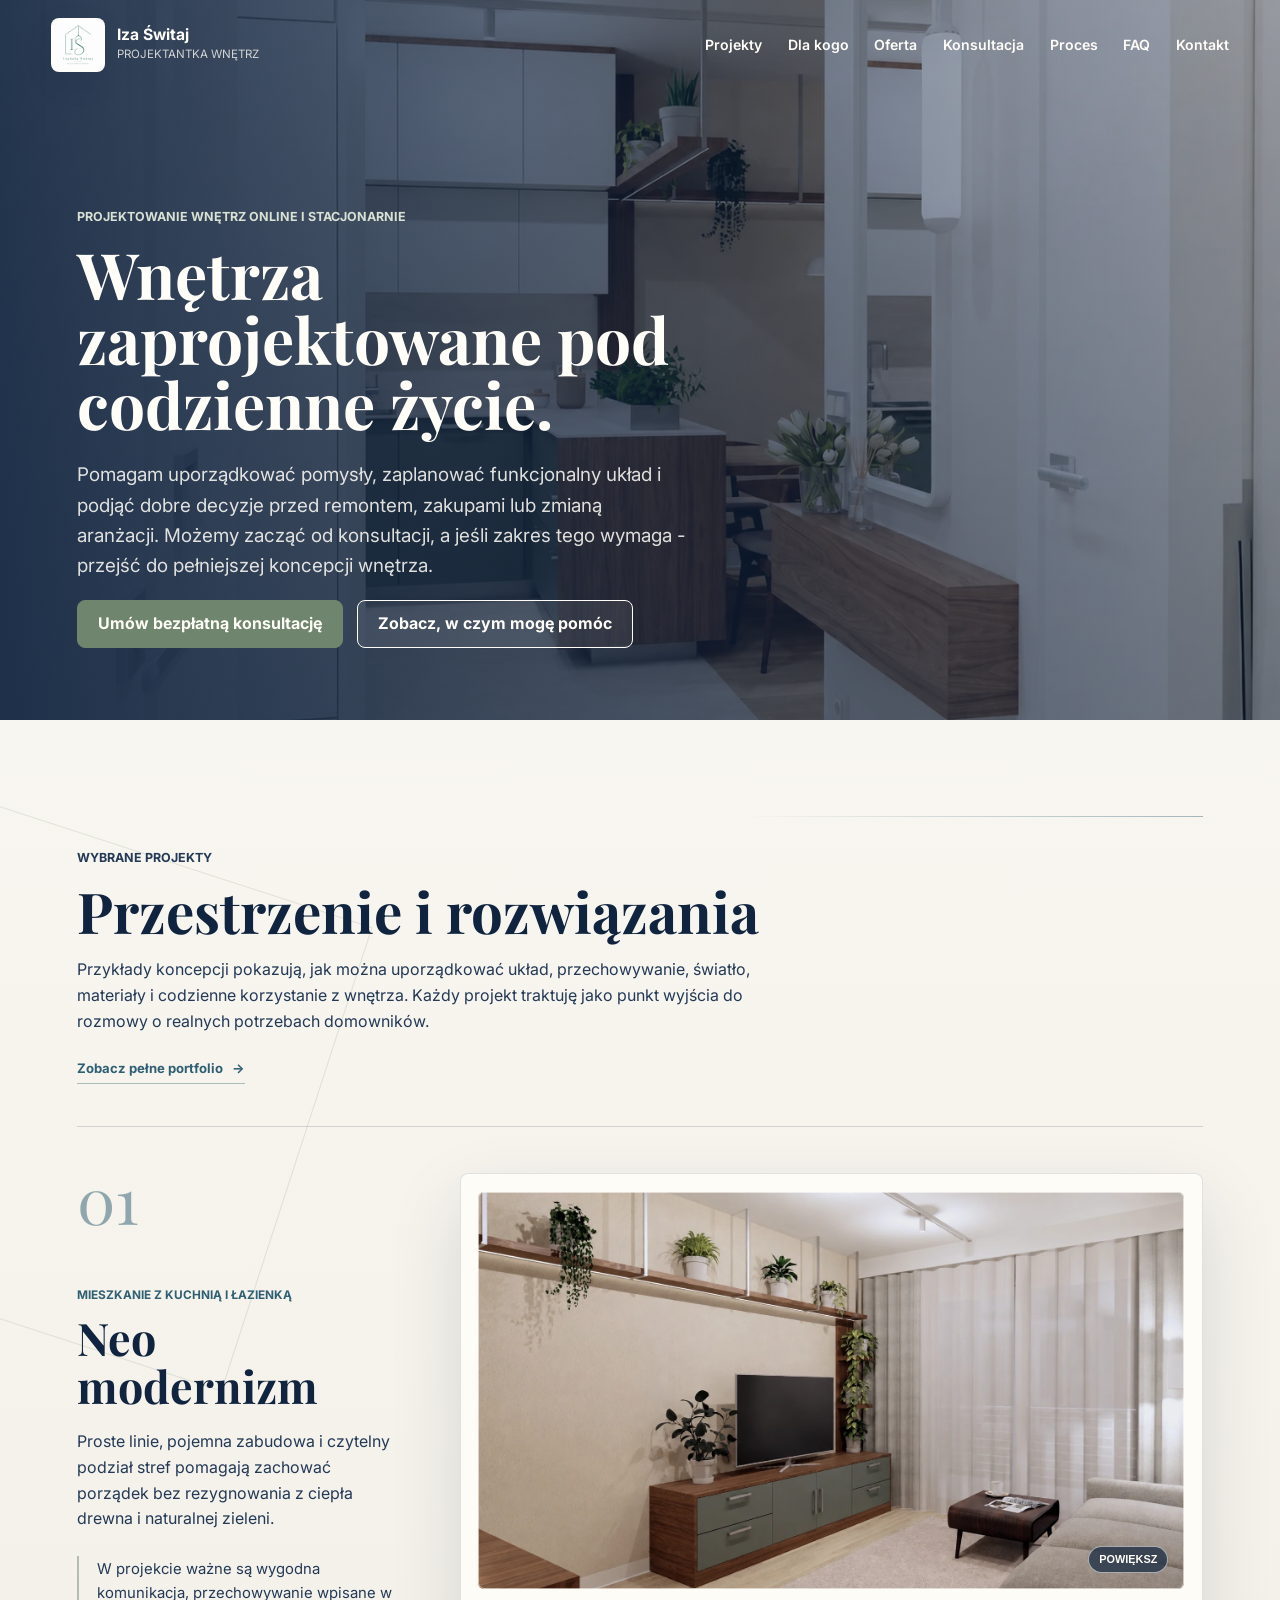
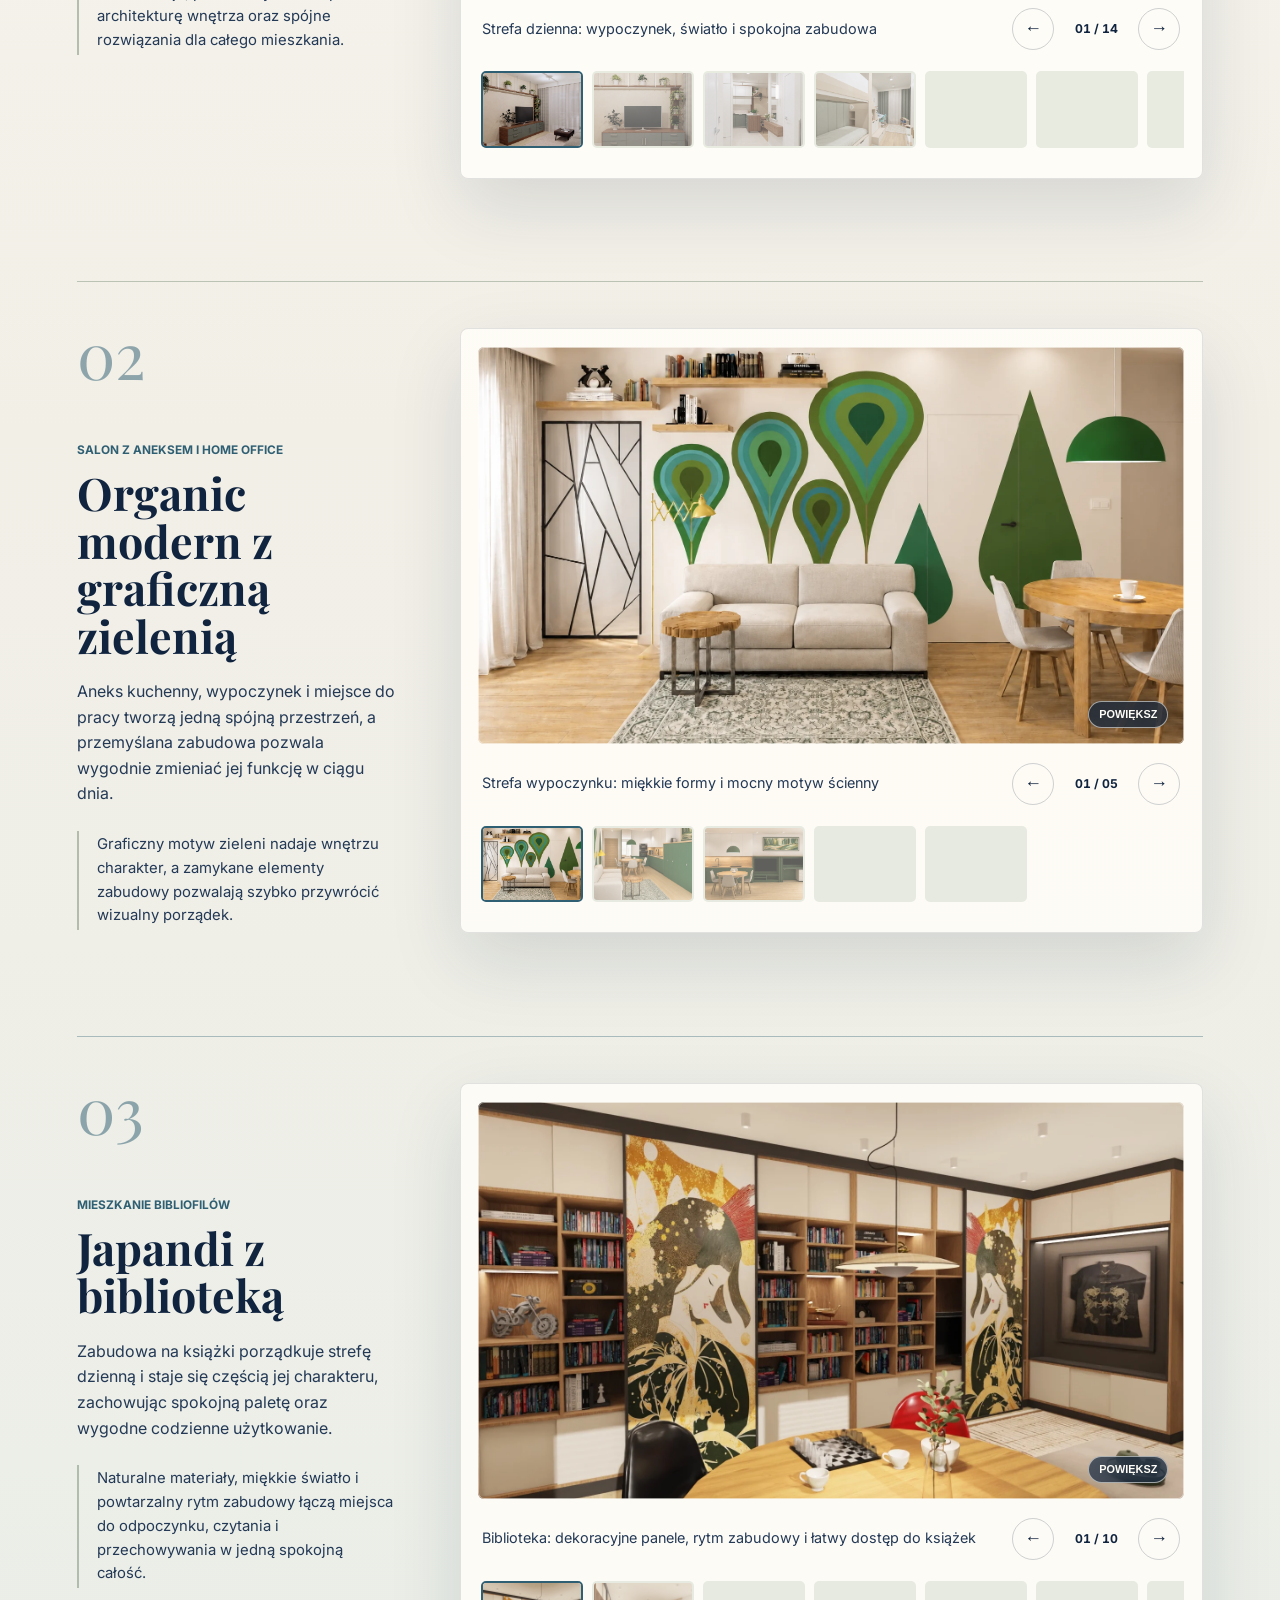
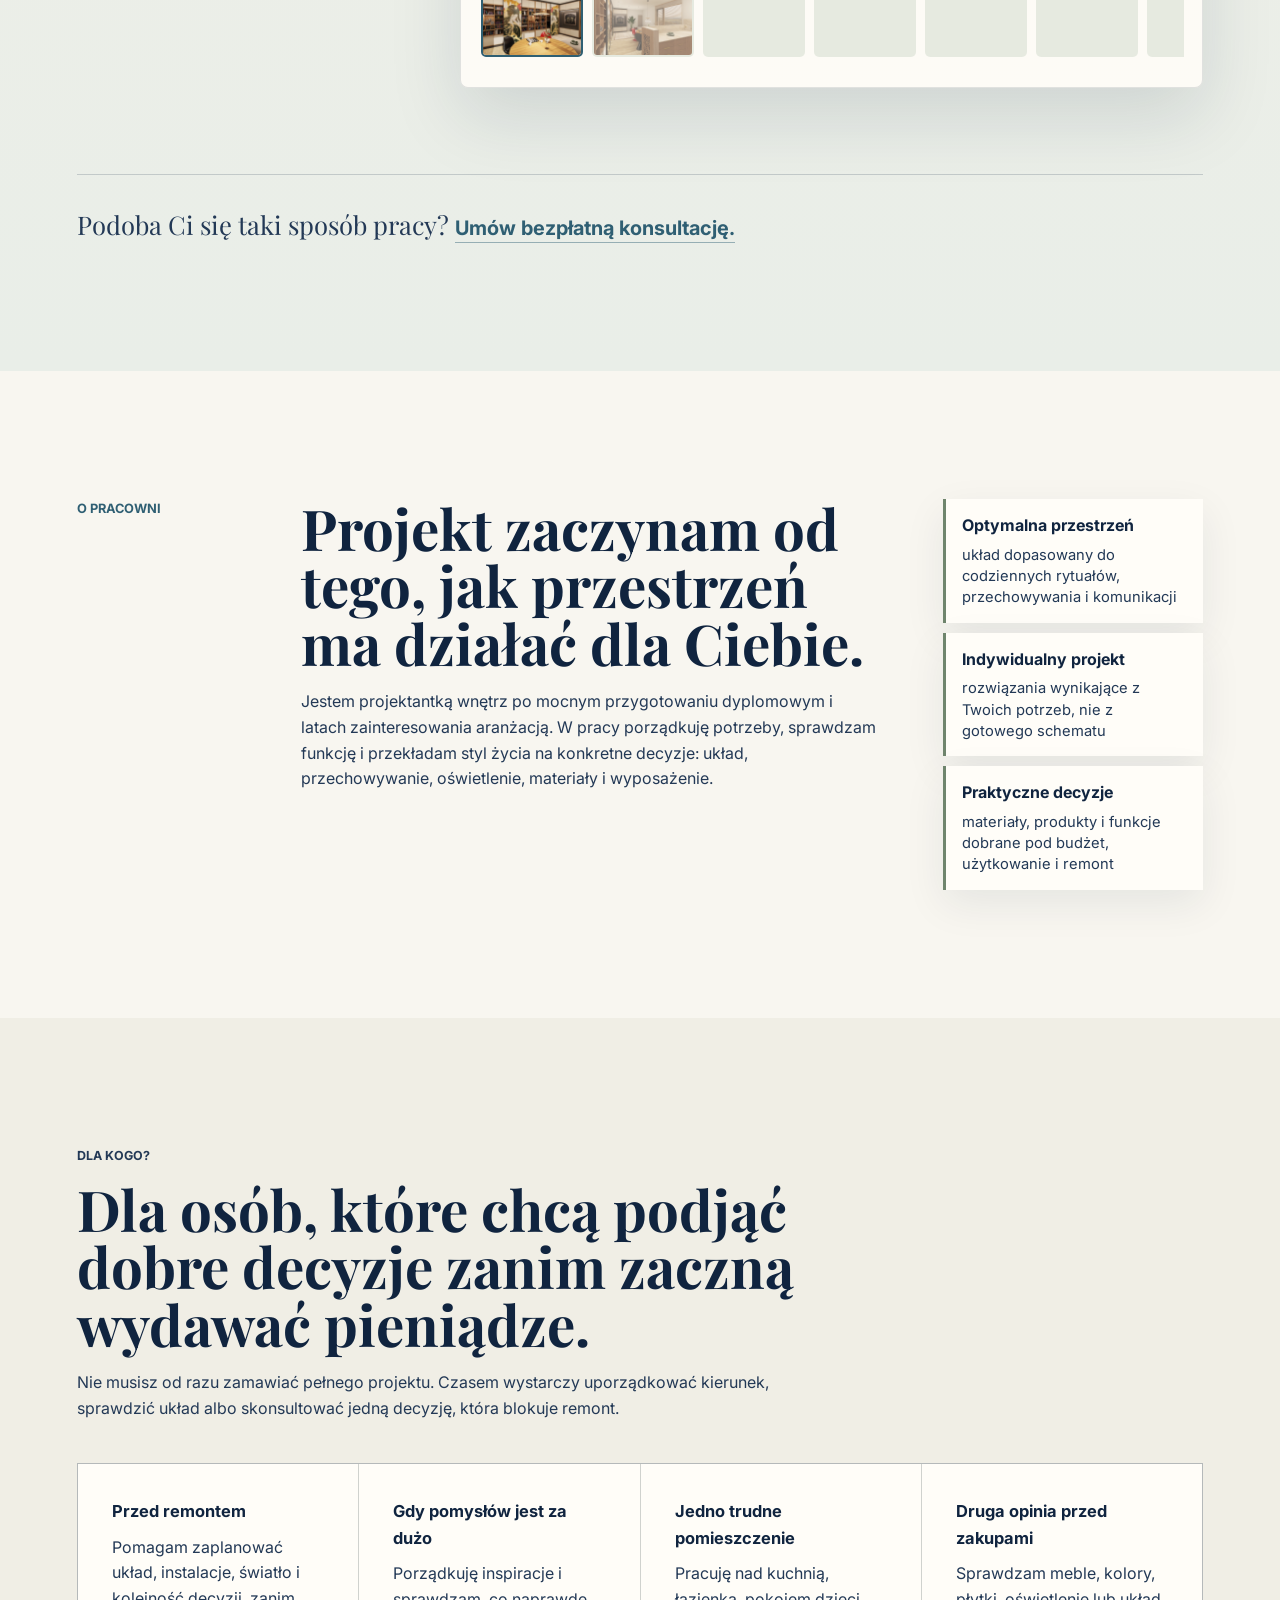
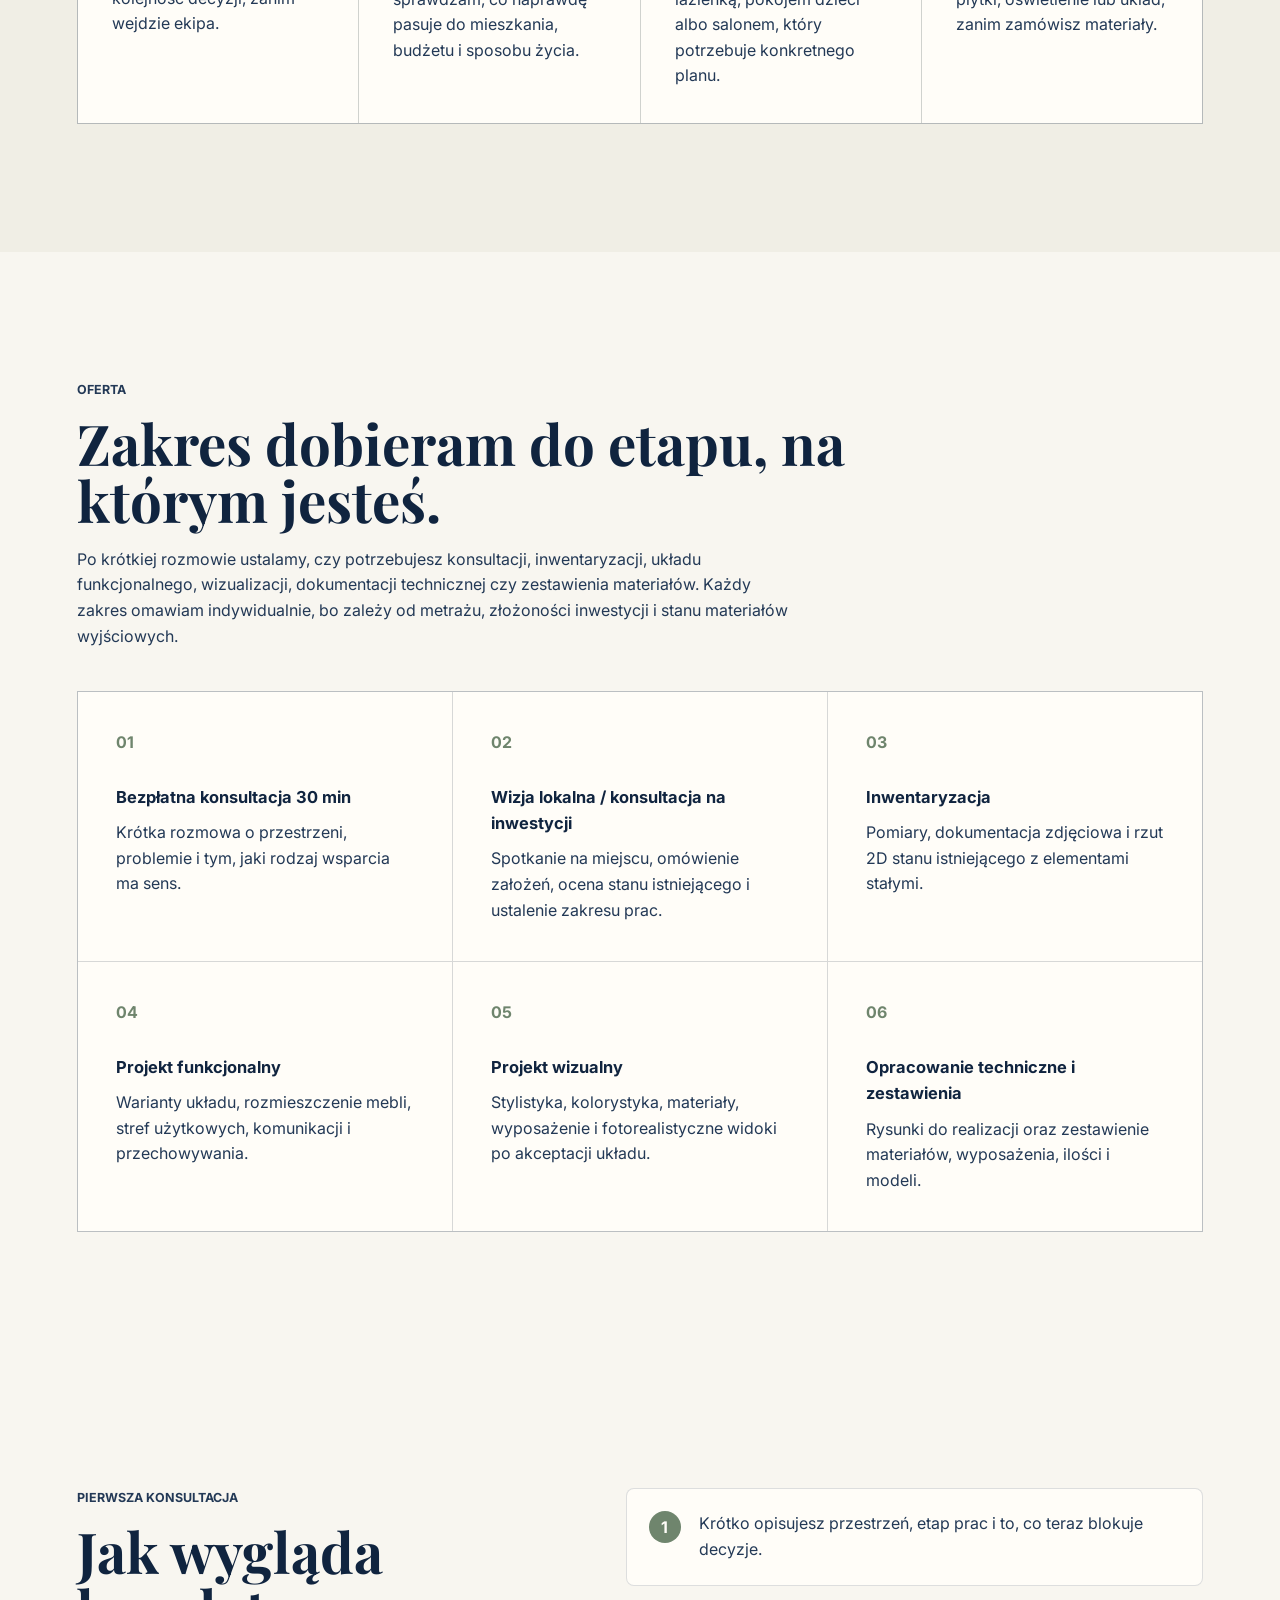
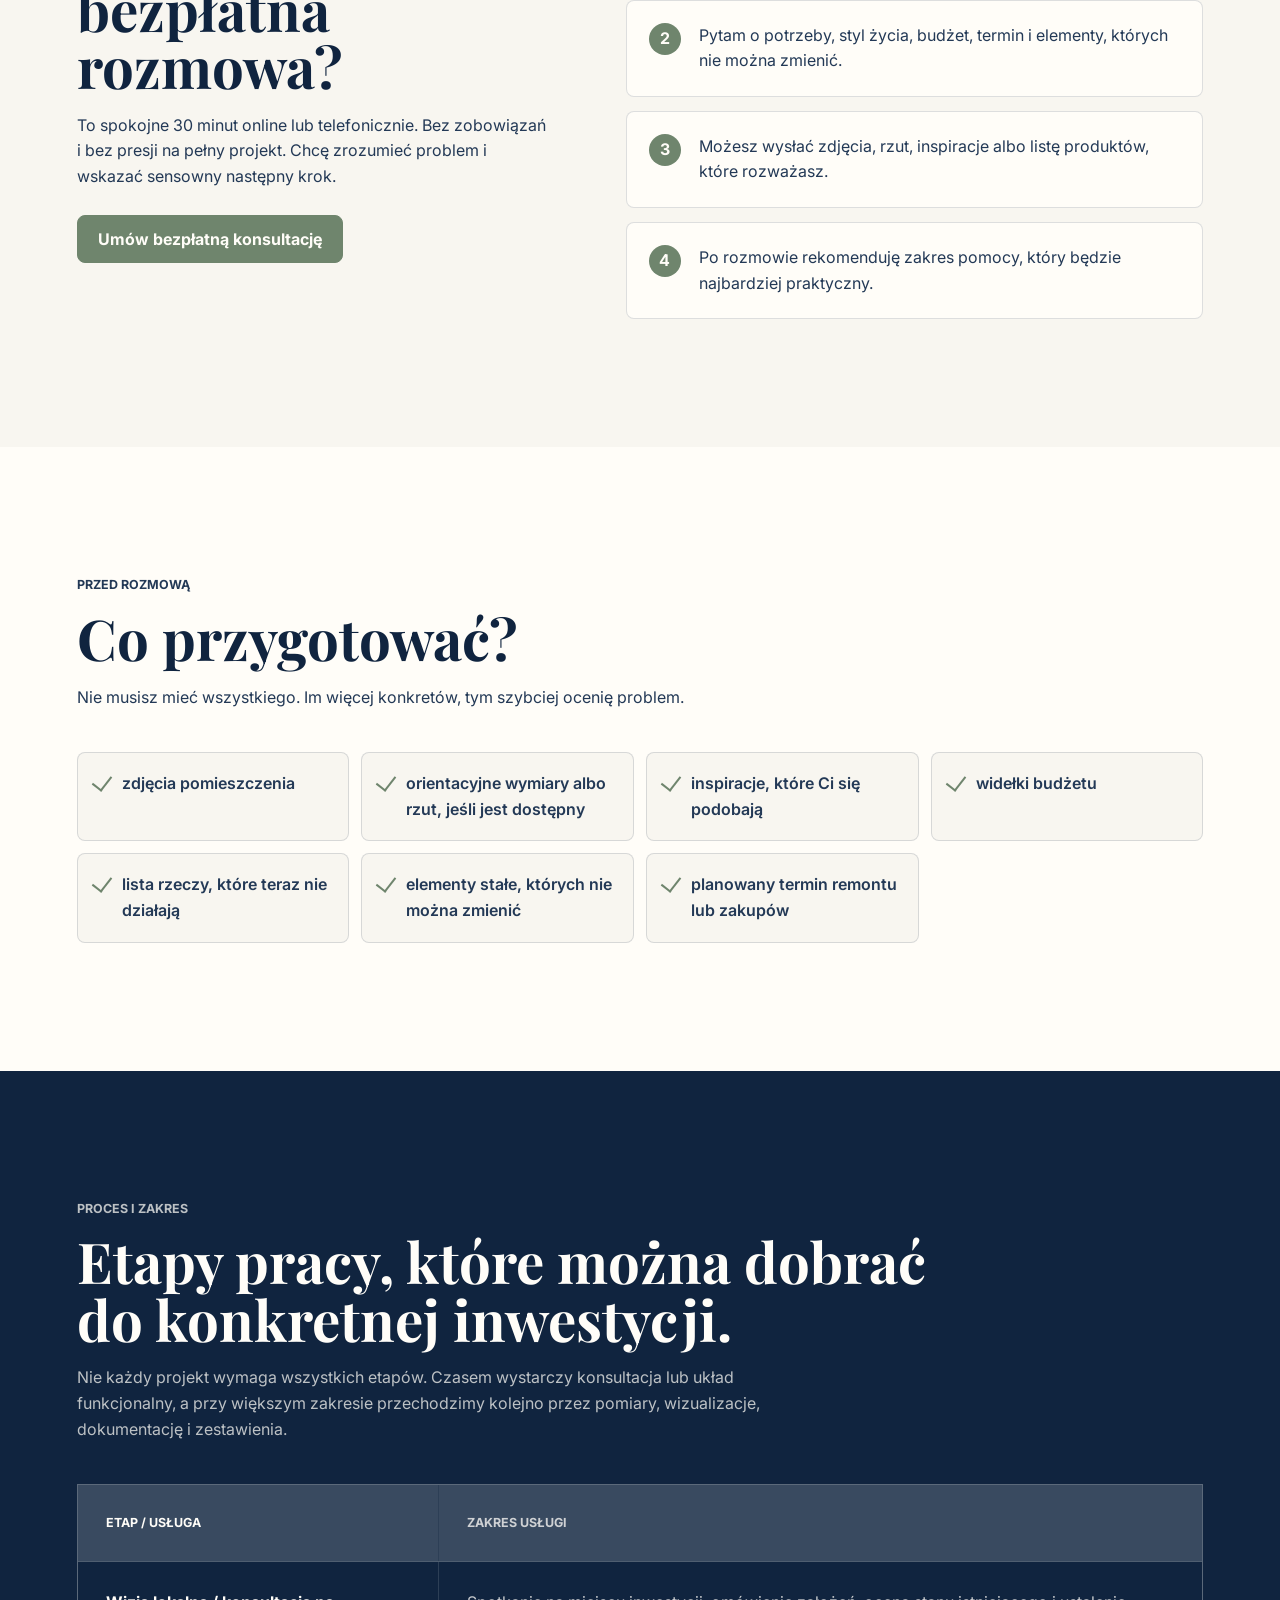
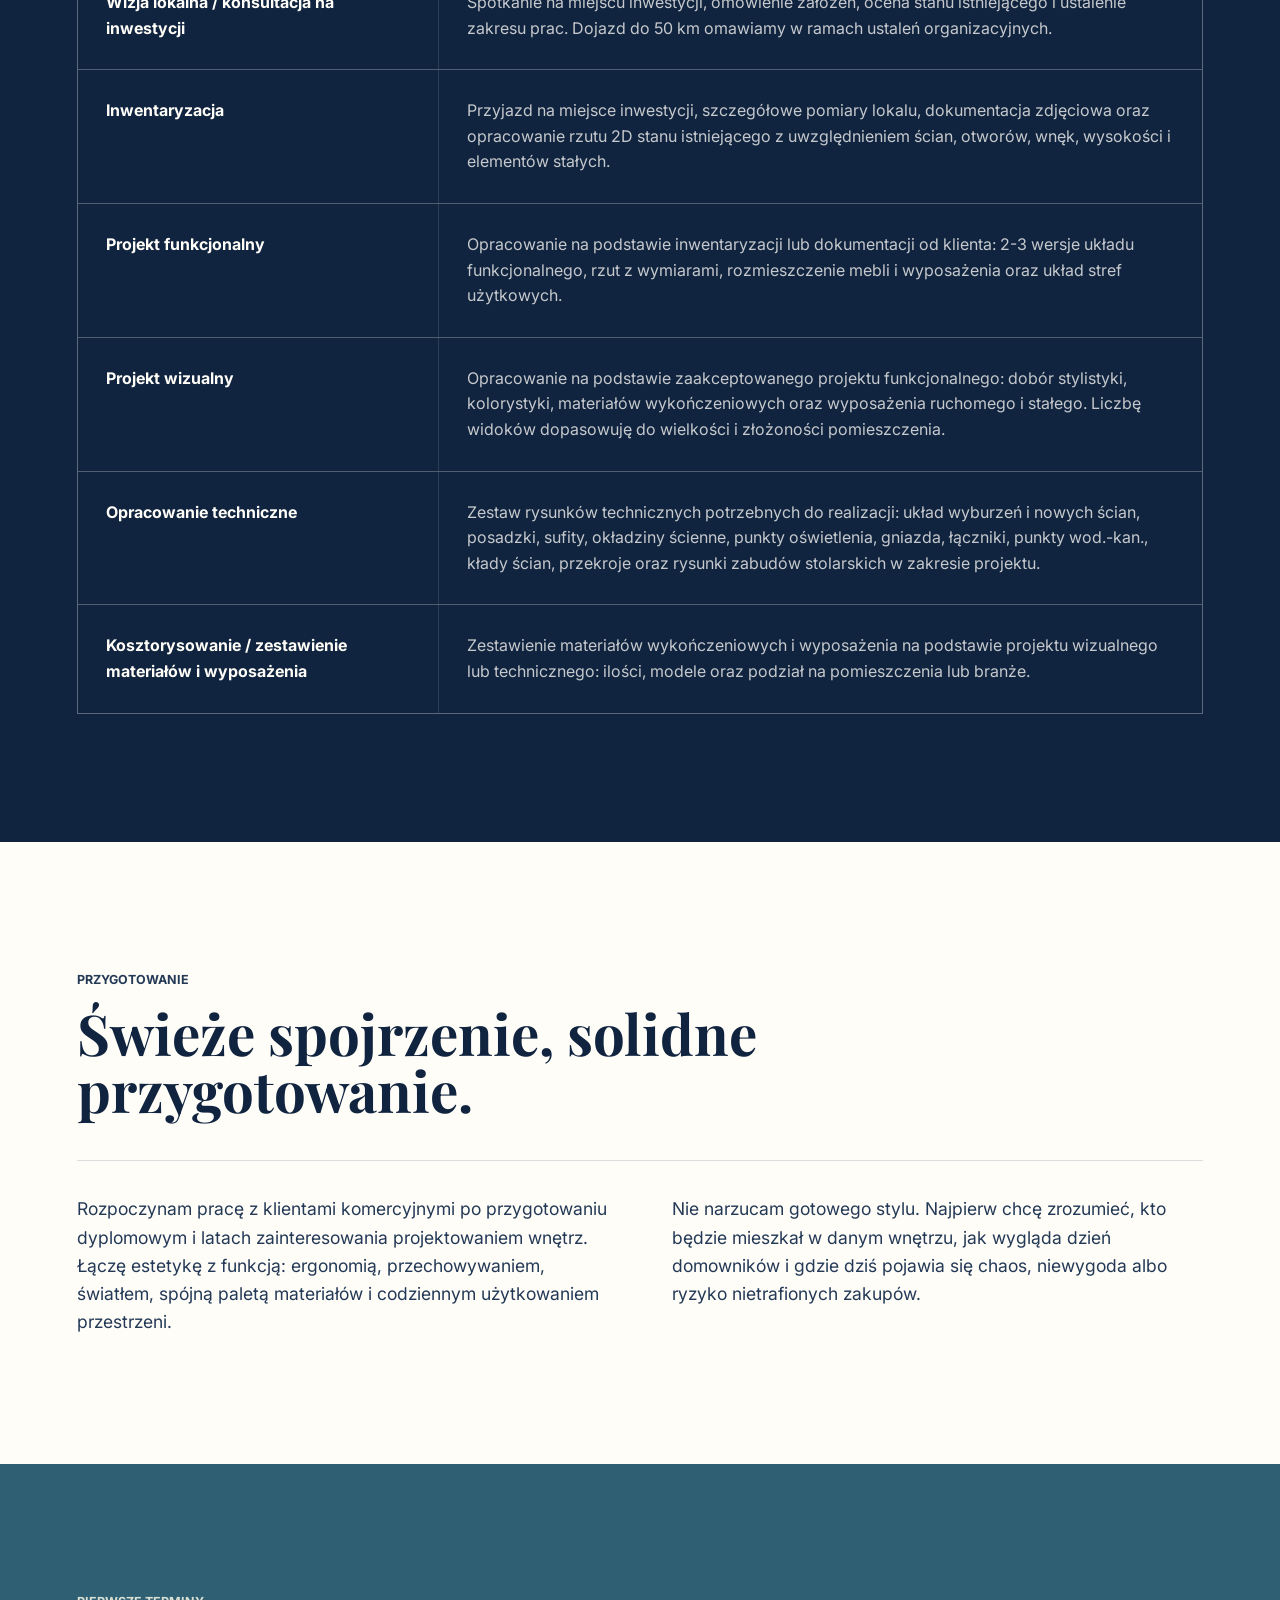
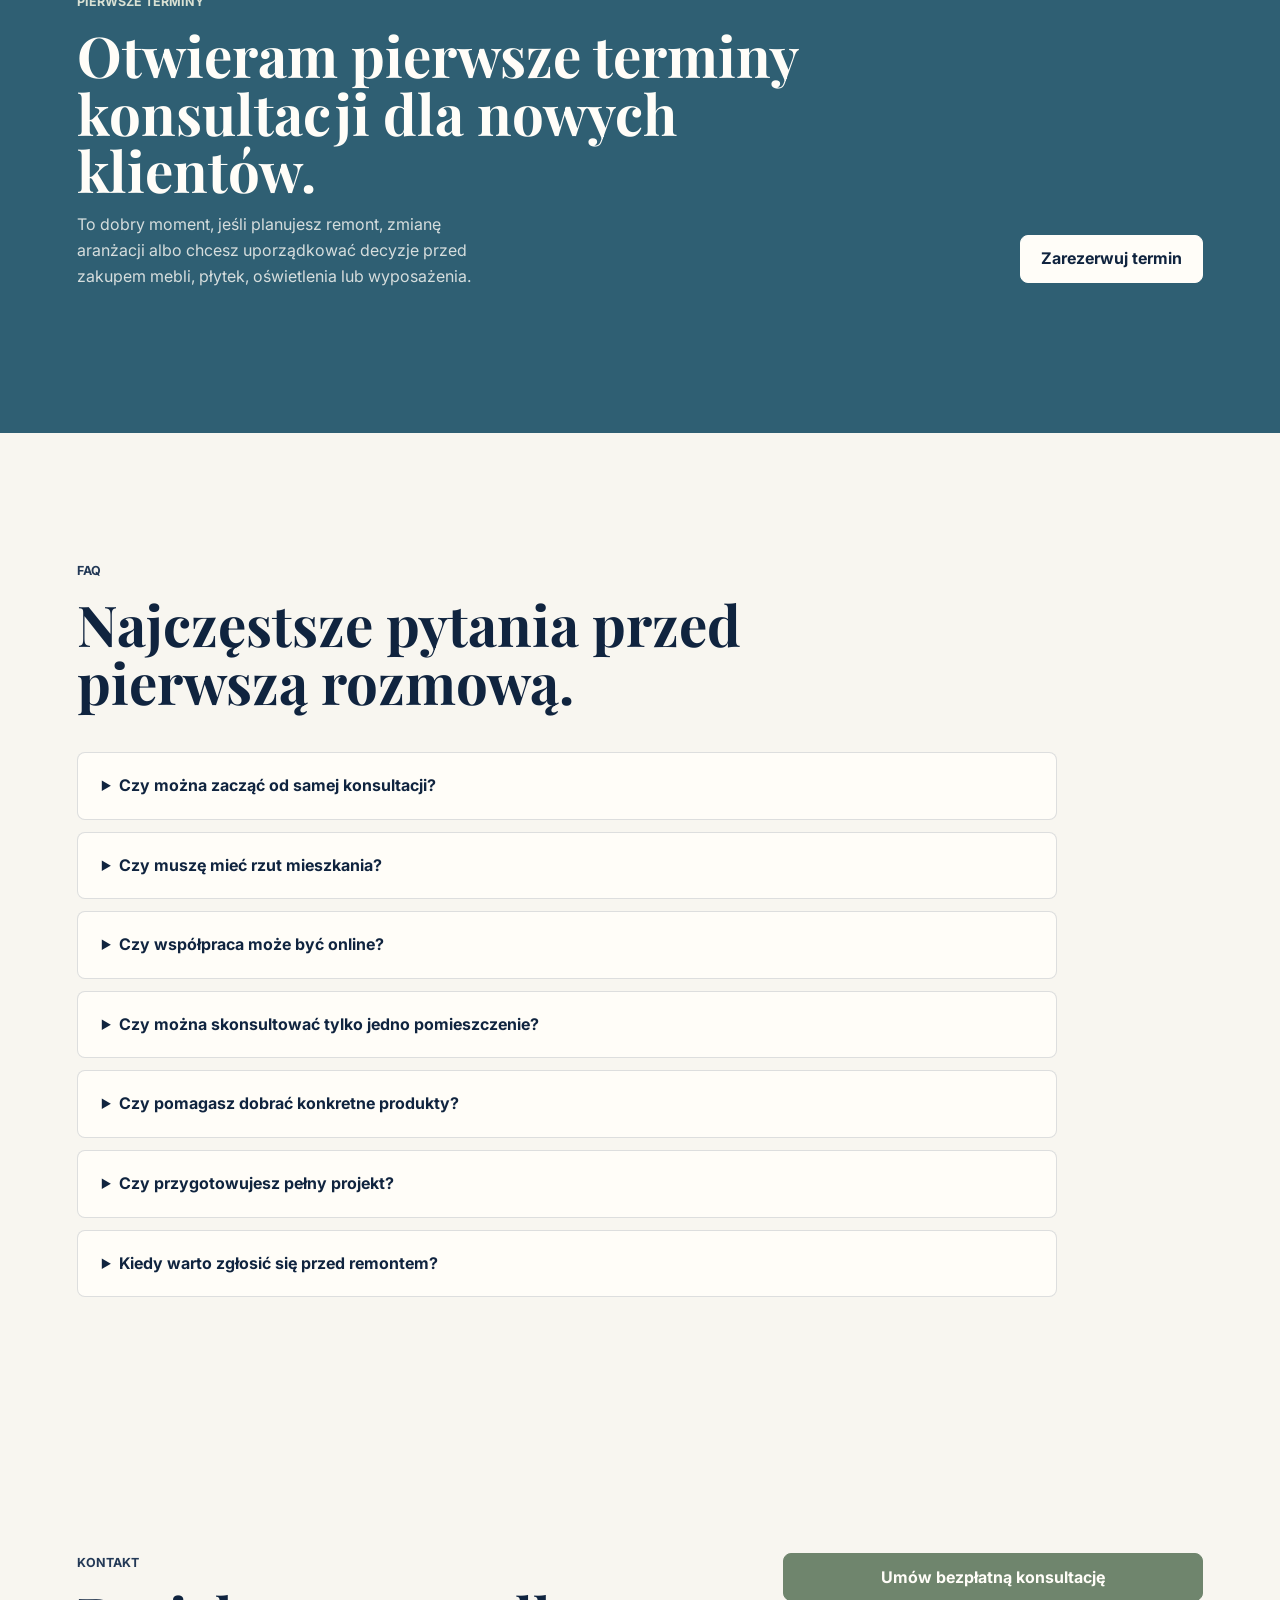
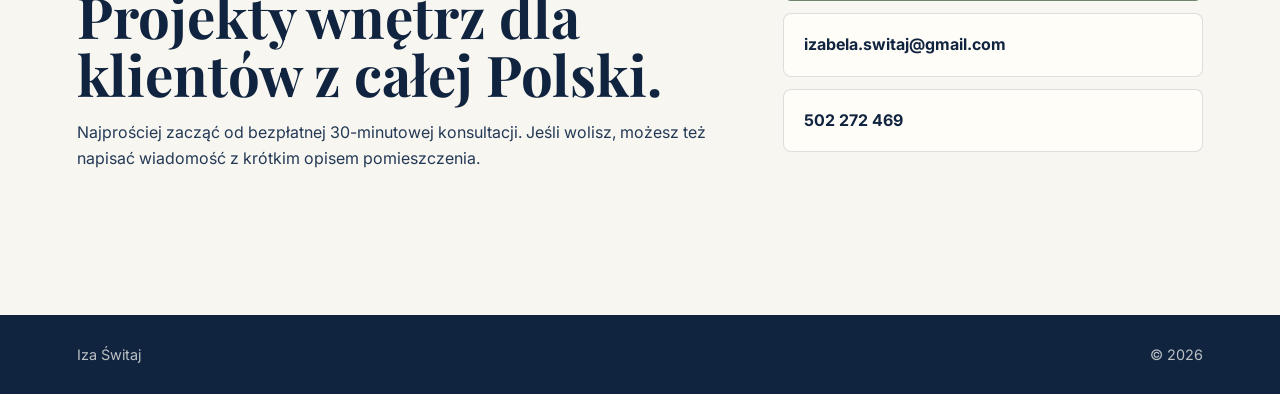
==== commit 38b00bdb: "Polish homepage project calls to action" ====
--- a/index.html
+++ b/index.html
@@ -16,7 +16,7 @@
       href="https://fonts.googleapis.com/css2?family=Inter:wght@400;500;600;700&family=Playfair+Display:wght@600;700&display=swap"
       rel="stylesheet"
     />
-    <link rel="stylesheet" href="styles.css?v=20260730-1" />
+    <link rel="stylesheet" href="styles.css?v=20260730-2" />
   </head>
   <body>
     <header class="site-header" data-header>
@@ -47,7 +47,14 @@
     <main id="start">
       <section class="hero">
         <div class="hero-media" aria-hidden="true">
-          <img src="assets/gallery/diploma-entry-kitchen.webp" alt="" width="1448" height="1086" />
+          <img
+            src="assets/gallery/diploma-entry-kitchen.webp"
+            alt=""
+            width="1448"
+            height="1086"
+            decoding="async"
+            fetchpriority="high"
+          />
         </div>
         <div class="hero-overlay"></div>
         <div class="hero-content">
@@ -82,6 +89,9 @@
             światło, materiały i codzienne korzystanie z wnętrza. Każdy projekt traktuję
             jako punkt wyjścia do rozmowy o realnych potrzebach domowników.
           </p>
+          <a class="project-portfolio-link project-section-portfolio-link" href="/portfolio/">
+            Zobacz pełne portfolio <span aria-hidden="true">→</span>
+          </a>
         </div>
         <div class="home-project-list">
           <article class="home-project-showcase" data-project-gallery data-project-name="Neo modernizm">
@@ -97,9 +107,6 @@
                 W projekcie ważne są wygodna komunikacja, przechowywanie wpisane w architekturę
                 wnętrza oraz spójne rozwiązania dla całego mieszkania.
               </p>
-              <a class="project-portfolio-link" href="/portfolio/">
-                Zobacz pełne portfolio <span aria-hidden="true">→</span>
-              </a>
             </div>
 
             <div class="home-project-viewer">
@@ -193,9 +200,6 @@
                 Graficzny motyw zieleni nadaje wnętrzu charakter, a zamykane elementy zabudowy
                 pozwalają szybko przywrócić wizualny porządek.
               </p>
-              <a class="project-portfolio-link" href="/portfolio/">
-                Zobacz pełne portfolio <span aria-hidden="true">→</span>
-              </a>
             </div>
 
             <div class="home-project-viewer">
@@ -262,9 +266,6 @@
                 Naturalne materiały, miękkie światło i powtarzalny rytm zabudowy łączą miejsca
                 do odpoczynku, czytania i przechowywania w jedną spokojną całość.
               </p>
-              <a class="project-portfolio-link" href="/portfolio/">
-                Zobacz pełne portfolio <span aria-hidden="true">→</span>
-              </a>
             </div>
 
             <div class="home-project-viewer">
@@ -332,6 +333,14 @@
               </div>
             </div>
           </article>
+        </div>
+        <div class="project-consultation-cta">
+          <p>
+            Podoba Ci się taki sposób pracy?
+            <a href="https://cal.eu/izabela-switaj/30min" target="_blank" rel="noopener">
+              Umów bezpłatną konsultację.
+            </a>
+          </p>
         </div>
       </section>
 
@@ -639,6 +648,6 @@
       </figure>
     </div>
 
-    <script src="script.js?v=20260730-1"></script>
+    <script src="script.js?v=20260730-2"></script>
   </body>
 </html>
--- a/styles.css
+++ b/styles.css
@@ -733,6 +733,10 @@
 
 .project-portfolio-link:hover span {
   transform: translateX(3px);
+}
+
+.project-section-portfolio-link {
+  margin-top: 8px;
 }
 
 .home-project-viewer {
@@ -901,6 +905,32 @@
   background: #f1efe9;
 }
 
+.project-consultation-cta {
+  width: 100%;
+  max-width: 1320px;
+  margin: clamp(48px, 7vw, 86px) auto 0;
+  padding-top: clamp(22px, 3vw, 32px);
+  border-top: 1px solid rgba(16, 36, 63, 0.18);
+}
+
+.project-consultation-cta p {
+  margin: 0;
+  color: var(--ink-soft);
+  font-family: var(--serif);
+  font-size: clamp(1.18rem, 2vw, 1.65rem);
+  line-height: 1.4;
+}
+
+.project-consultation-cta a {
+  display: inline;
+  padding-bottom: 2px;
+  border-bottom: 1px solid rgba(47, 95, 115, 0.45);
+  color: var(--blue);
+  font-family: var(--sans);
+  font-size: 0.78em;
+  font-weight: 700;
+}
+
 .lightbox {
   position: fixed;
   inset: 0;
@@ -1312,7 +1342,7 @@
   }
 
   .home-project-copy .project-detail {
-    margin-top: 18px;
+    display: none;
   }
 
   .project-number {
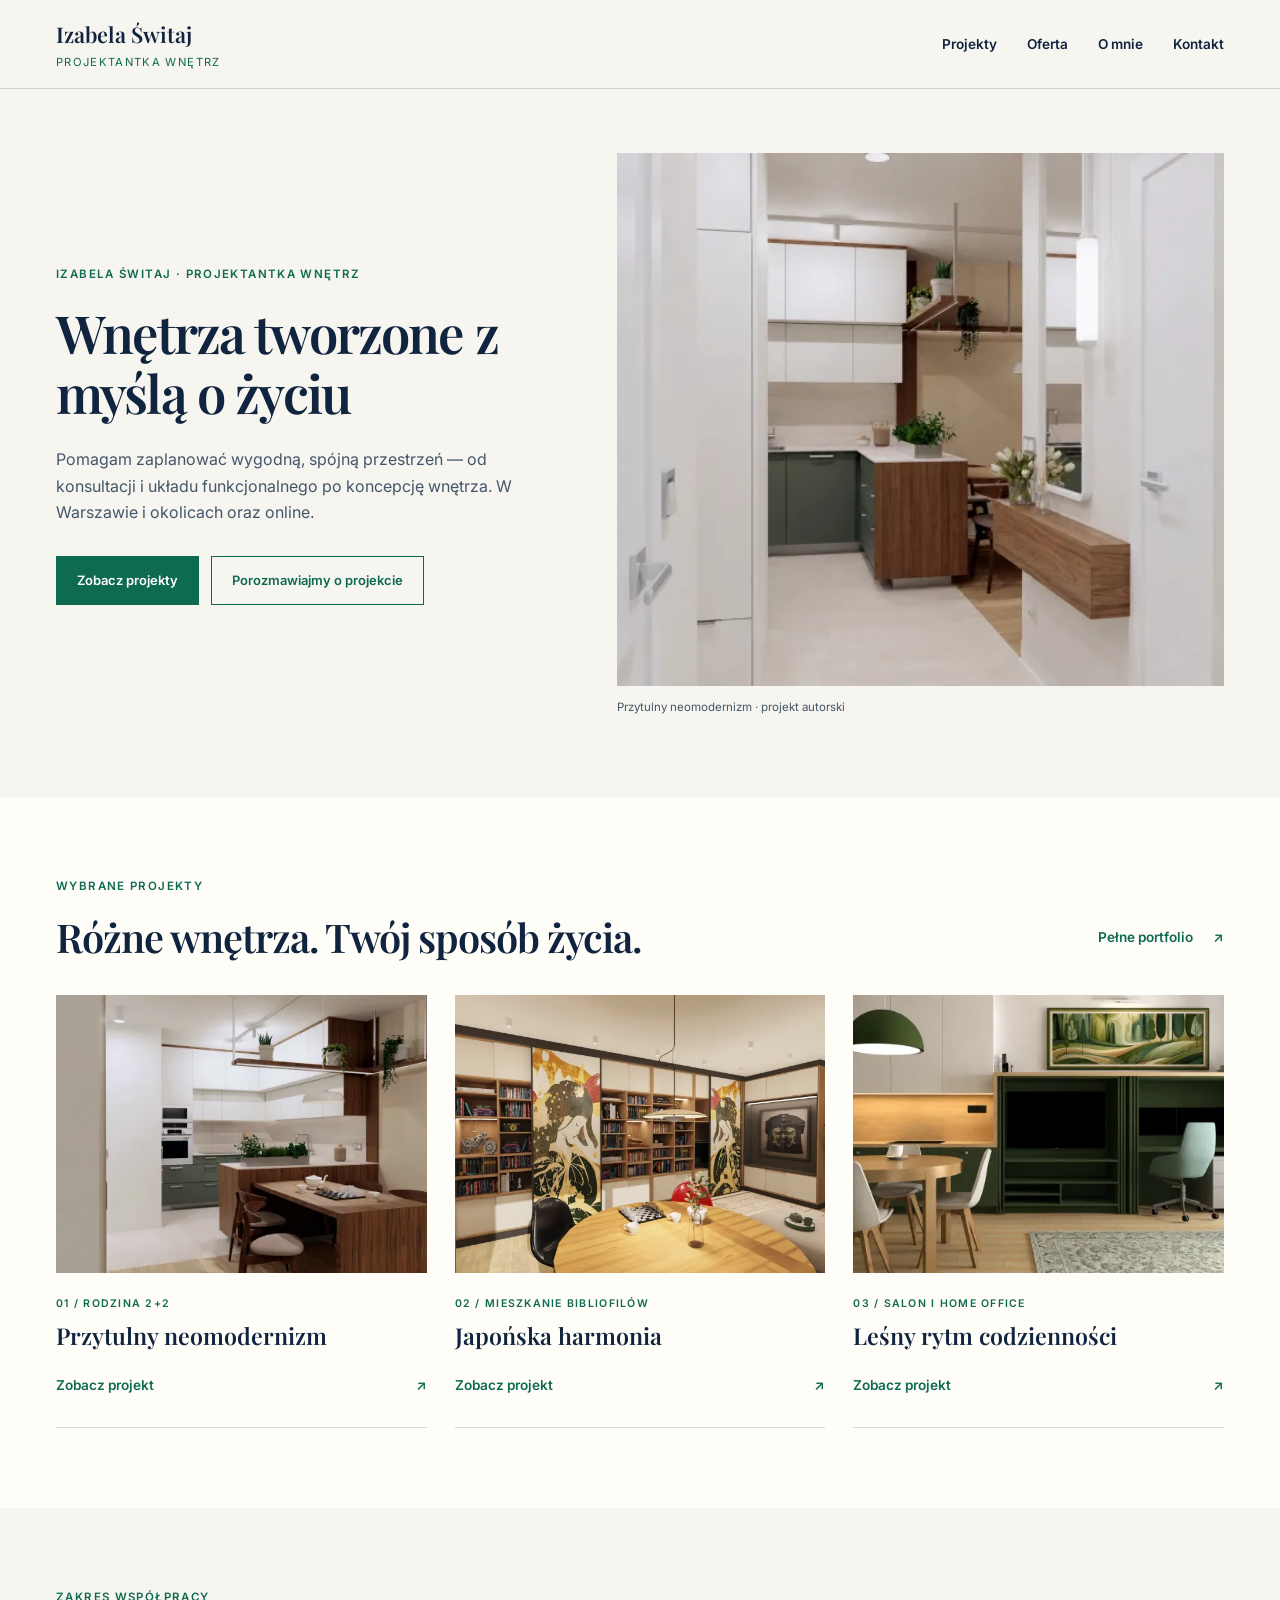
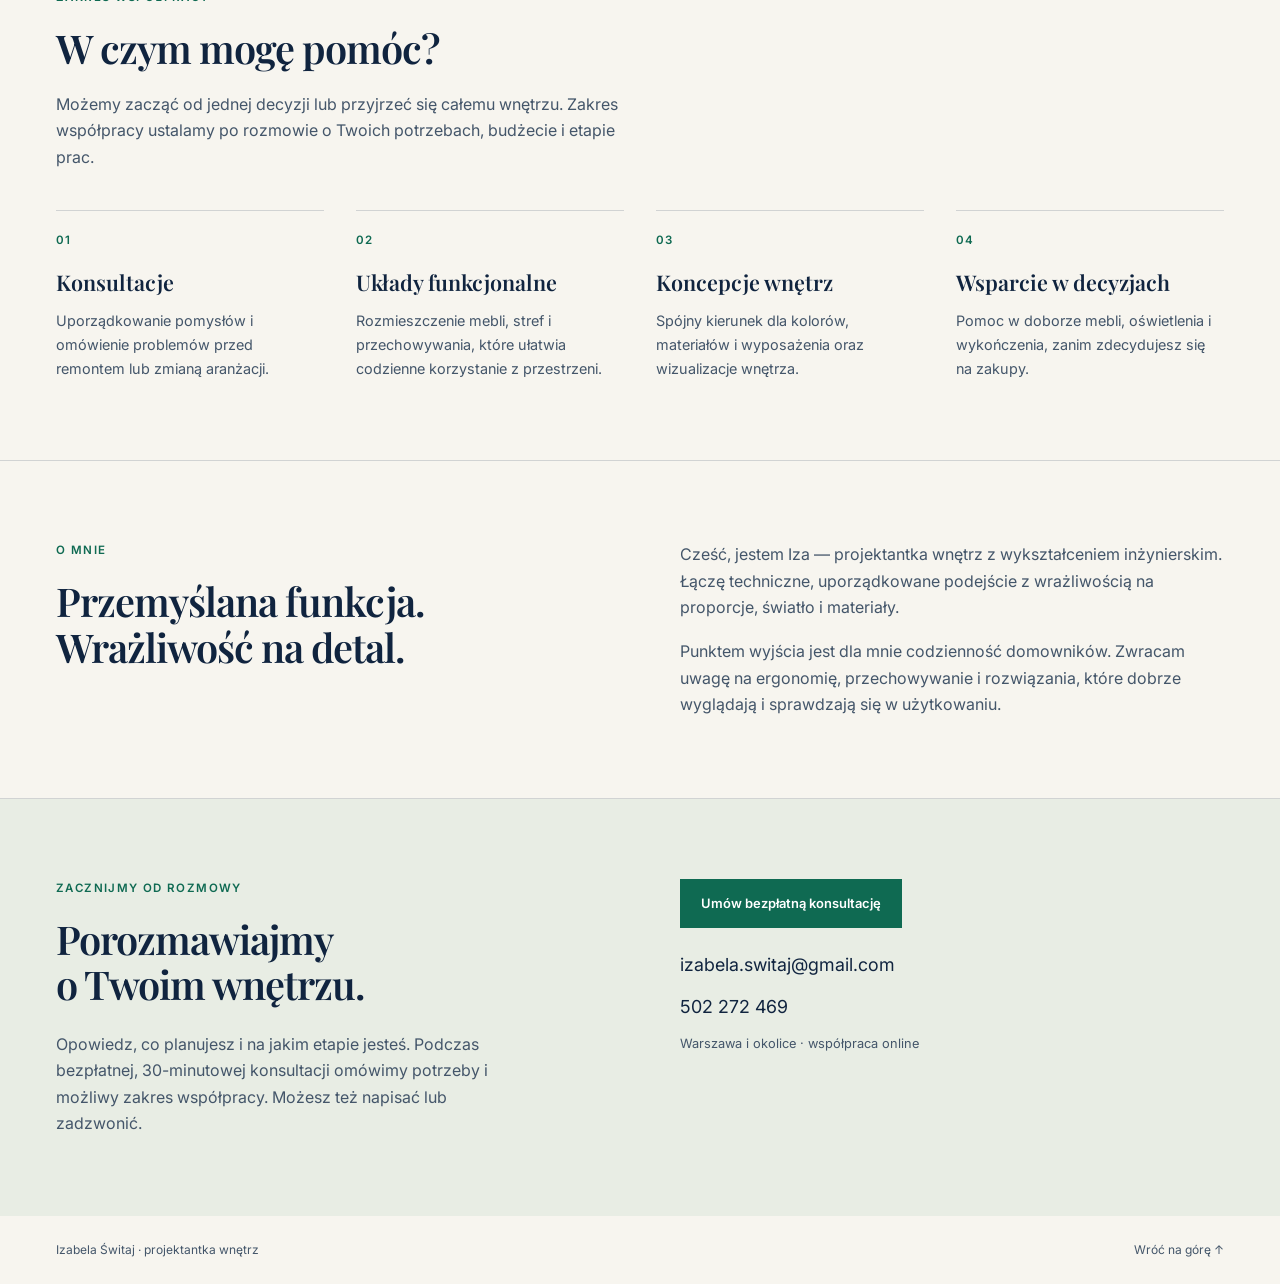
==== commit 88d565e0: "Redesign homepage as concise interior design business card" ====
--- a/index.html
+++ b/index.html
@@ -1,653 +1,614 @@
 <!doctype html>
 <html lang="pl">
-  <head>
-    <meta charset="utf-8" />
-    <meta name="viewport" content="width=device-width, initial-scale=1" />
-    <meta
+<head>
+<meta charset="utf-8" />
+<meta name="viewport" content="width=device-width, initial-scale=1" />
+<meta
       name="description"
       content="Projektowanie wnętrz i konsultacje wnętrzarskie online, w Warszawie i okolicach. Układy funkcjonalne, kuchnie, łazienki i pomoc przed remontem."
     />
-    <link rel="canonical" href="https://izabelaswitaj.pl/" />
-    <title>Iza Świtaj | Projektantka wnętrz</title>
-    <link rel="icon" href="assets/logo.jpeg" type="image/jpeg" />
-    <link rel="preconnect" href="https://fonts.googleapis.com" />
-    <link rel="preconnect" href="https://fonts.gstatic.com" crossorigin />
-    <link
+<link rel="canonical" href="https://izabelaswitaj.pl/" />
+<title>Izabela Świtaj | Projektantka wnętrz — Warszawa i online</title>
+<link rel="icon" href="assets/logo.jpeg" type="image/jpeg" />
+<link rel="preconnect" href="https://fonts.googleapis.com" />
+<link rel="preconnect" href="https://fonts.gstatic.com" crossorigin />
+<link
       href="https://fonts.googleapis.com/css2?family=Inter:wght@400;500;600;700&family=Playfair+Display:wght@600;700&display=swap"
       rel="stylesheet"
     />
-    <link rel="stylesheet" href="styles.css?v=20260730-2" />
-  </head>
-  <body>
-    <header class="site-header" data-header>
-      <a class="brand" href="#start" aria-label="Iza Świtaj - strona główna">
-        <span class="brand-mark">
-          <img src="assets/logo.jpeg" alt="" width="512" height="512" />
-        </span>
-        <span>
-          <strong>Iza Świtaj</strong>
-          <small>projektantka wnętrz</small>
-        </span>
-      </a>
-      <button class="nav-toggle" type="button" aria-expanded="false" aria-controls="nav" aria-label="Otwórz menu" data-nav-toggle>
-        <span></span>
-        <span></span>
-      </button>
-      <nav id="nav" class="site-nav" data-nav aria-label="Główna nawigacja">
-        <a href="#projekty">Projekty</a>
-        <a href="#dla-kogo">Dla kogo</a>
-        <a href="#oferta">Oferta</a>
-        <a href="#konsultacja">Konsultacja</a>
-        <a href="#proces">Proces</a>
-        <a href="#faq">FAQ</a>
-        <a href="#kontakt">Kontakt</a>
-      </nav>
-    </header>
-
-    <main id="start">
-      <section class="hero">
-        <div class="hero-media" aria-hidden="true">
-          <img
-            src="assets/gallery/diploma-entry-kitchen.webp"
-            alt=""
-            width="1448"
-            height="1086"
-            decoding="async"
-            fetchpriority="high"
-          />
-        </div>
-        <div class="hero-overlay"></div>
-        <div class="hero-content">
-          <p class="eyebrow">Projektowanie wnętrz online i stacjonarnie</p>
-          <h1>Wnętrza zaprojektowane pod codzienne życie.</h1>
-          <p>
-            Pomagam uporządkować pomysły, zaplanować funkcjonalny układ i podjąć dobre
-            decyzje przed remontem, zakupami lub zmianą aranżacji. Możemy zacząć od
-            konsultacji, a jeśli zakres tego wymaga - przejść do pełniejszej koncepcji
-            wnętrza.
-          </p>
-          <div class="hero-actions">
-            <a
-              class="button button-primary"
-              href="https://cal.eu/izabela-switaj/30min"
-              target="_blank"
-              rel="noopener"
-            >
-              Umów bezpłatną konsultację
-            </a>
-            <a class="button button-ghost" href="#oferta">Zobacz, w czym mogę pomóc</a>
-          </div>
-        </div>
-      </section>
-
-      <section id="projekty" class="section portfolio-section" aria-labelledby="projects-title">
-        <div class="section-heading">
-          <p class="eyebrow">Wybrane projekty</p>
-          <h2 id="projects-title">Przestrzenie i rozwiązania</h2>
-          <p>
-            Przykłady koncepcji pokazują, jak można uporządkować układ, przechowywanie,
-            światło, materiały i codzienne korzystanie z wnętrza. Każdy projekt traktuję
-            jako punkt wyjścia do rozmowy o realnych potrzebach domowników.
-          </p>
-          <a class="project-portfolio-link project-section-portfolio-link" href="/portfolio/">
-            Zobacz pełne portfolio <span aria-hidden="true">→</span>
-          </a>
-        </div>
-        <div class="home-project-list">
-          <article class="home-project-showcase" data-project-gallery data-project-name="Neo modernizm">
-            <div class="home-project-copy">
-              <span class="project-number" aria-hidden="true">01</span>
-              <p class="project-kicker">Mieszkanie z kuchnią i łazienką</p>
-              <h3>Neo modernizm</h3>
-              <p>
-                Proste linie, pojemna zabudowa i czytelny podział stref pomagają zachować
-                porządek bez rezygnowania z ciepła drewna i naturalnej zieleni.
-              </p>
-              <p class="project-detail">
-                W projekcie ważne są wygodna komunikacja, przechowywanie wpisane w architekturę
-                wnętrza oraz spójne rozwiązania dla całego mieszkania.
-              </p>
-            </div>
-
-            <div class="home-project-viewer">
-              <button
-                class="project-main-image image-open"
-                type="button"
-                data-project-main
-                data-lightbox-src="assets/gallery/diploma-living-room.webp"
-                data-lightbox-caption="Neo modernizm - strefa dzienna"
-                aria-label="Powiększ aktualne zdjęcie projektu Neo modernizm"
-              >
-                <img
-                  src="assets/gallery/diploma-living-room.webp"
-                  alt="Strefa dzienna z sofą i uporządkowaną zabudową RTV"
-                  width="1672"
-                  height="941"
-                  loading="lazy"
-                  decoding="async"
-                  data-project-main-image
-                  data-fit="cover"
-                />
-                <span class="project-zoom-hint" aria-hidden="true">Powiększ</span>
-              </button>
-
-              <div class="project-viewer-info">
-                <p class="project-image-caption" data-project-caption>Strefa dzienna: wypoczynek, światło i spokojna zabudowa</p>
-                <div class="project-viewer-toolbar">
-                  <button class="project-nav" type="button" data-project-prev aria-label="Poprzednie zdjęcie projektu Neo modernizm">←</button>
-                  <span class="project-counter" data-project-counter aria-live="polite">01 / 14</span>
-                  <button class="project-nav" type="button" data-project-next aria-label="Następne zdjęcie projektu Neo modernizm">→</button>
-                </div>
-              </div>
-
-              <div class="project-thumbnails" data-project-thumbs role="group" aria-label="Miniatury projektu Neo modernizm">
-                <button class="project-thumbnail is-active" type="button" data-project-thumb data-caption="Strefa dzienna: wypoczynek, światło i spokojna zabudowa" aria-label="Pokaż strefę dzienną" aria-pressed="true" aria-current="true">
-                  <img src="assets/gallery/diploma-living-room.webp" alt="Strefa dzienna z sofą i uporządkowaną zabudową RTV" width="1672" height="941" loading="lazy" decoding="async" />
-                </button>
-                <button class="project-thumbnail" type="button" data-project-thumb data-caption="Zabudowa RTV: przechowywanie i uporządkowana kompozycja" aria-label="Pokaż zabudowę RTV" aria-pressed="false">
-                  <img src="assets/gallery/diploma-living-tv.webp" alt="Zabudowa RTV z zielonymi frontami" width="1672" height="941" loading="lazy" decoding="async" />
-                </button>
-                <button class="project-thumbnail" type="button" data-project-thumb data-caption="Hol i kuchnia: czytelne wejście oraz zabudowa porządkująca przestrzeń" aria-label="Pokaż hol i kuchnię" aria-pressed="false">
-                  <img src="assets/gallery/diploma-entry-kitchen.webp" alt="Hol z widokiem na kuchnię" width="1448" height="1086" loading="lazy" decoding="async" />
-                </button>
-                <button class="project-thumbnail" type="button" data-project-thumb data-caption="Pokój dzieci: wygodna strefa snu i zabudowa na małym metrażu" aria-label="Pokaż strefę snu w pokoju dzieci" aria-pressed="false">
-                  <img src="assets/gallery/diploma-child-bed.webp" alt="Pokój dzieci z łóżkiem i zabudową" width="1672" height="941" loading="lazy" decoding="async" />
-                </button>
-                <button class="project-thumbnail" type="button" data-project-thumb data-caption="Schody i przechowywanie: dodatkowa funkcja w zwartej zabudowie" aria-label="Pokaż schody i przechowywanie w pokoju dzieci" aria-pressed="false">
-                  <img src="assets/gallery/diploma-child-bunk.webp" alt="Pokój dzieci ze schodami do łóżka i schowkami" width="1672" height="941" loading="lazy" decoding="async" />
-                </button>
-                <button class="project-thumbnail" type="button" data-project-thumb data-caption="Strefa nauki: dwa miejsca do pracy i dostępne przechowywanie" aria-label="Pokaż strefę nauki w pokoju dzieci" aria-pressed="false">
-                  <img src="assets/gallery/diploma-child-desk.webp" alt="Pokój dzieci z dwoma miejscami do nauki" width="1672" height="941" loading="lazy" decoding="async" />
-                </button>
-                <button class="project-thumbnail" type="button" data-project-thumb data-caption="Zabudowa pokoju: porządek, półki i miejsce na codzienne rzeczy" aria-label="Pokaż zabudowę pokoju dzieci" aria-pressed="false">
-                  <img src="assets/gallery/diploma-child-storage.webp" alt="Pokój dzieci z wysoką zabudową i półkami" width="1672" height="941" loading="lazy" decoding="async" />
-                </button>
-                <button class="project-thumbnail" type="button" data-project-thumb data-caption="Łazienka: strefy sanitarne, pranie i przechowywanie w jednej zabudowie" aria-label="Pokaż widok łazienki" aria-pressed="false">
-                  <img src="assets/gallery/diploma-bathroom-overview.webp" alt="Łazienka z prysznicem, zabudową i pralką" width="1448" height="1086" loading="lazy" decoding="async" />
-                </button>
-                <button class="project-thumbnail" type="button" data-project-thumb data-caption="Strefa wanny: jasne materiały i wygodne codzienne użytkowanie" aria-label="Pokaż strefę wanny" aria-pressed="false">
-                  <img src="assets/gallery/diploma-bathroom-bath.webp" alt="Wanna z parawanem i jasną okładziną" width="1672" height="941" loading="lazy" decoding="async" />
-                </button>
-                <button class="project-thumbnail" type="button" data-project-thumb data-caption="Strefa umywalki: lekka szafka, lustro i praktyczne światło" aria-label="Pokaż strefę umywalki" aria-pressed="false">
-                  <img src="assets/gallery/diploma-bathroom-vanity.webp" alt="Umywalka z drewnianą szafką i okrągłym lustrem" width="1672" height="941" loading="lazy" decoding="async" />
-                </button>
-                <button class="project-thumbnail" type="button" data-project-thumb data-caption="Detal łazienki: spójność drewna, ceramiki i jasnej bazy" aria-label="Pokaż detal łazienki" aria-pressed="false">
-                  <img src="assets/gallery/diploma-bathroom-detail.webp" alt="Detal umywalki i szafki w łazience" width="1448" height="1086" loading="lazy" decoding="async" />
-                </button>
-                <button class="project-thumbnail" type="button" data-project-thumb data-caption="Hol: podręczna konsola i lustro przy strefie wejściowej" aria-label="Pokaż konsolę w holu" aria-pressed="false">
-                  <img src="assets/gallery/diploma-hall-console.webp" alt="Drewniana konsola i lustro w holu" width="1447" height="1087" loading="lazy" decoding="async" />
-                </button>
-                <button class="project-thumbnail" type="button" data-project-thumb data-caption="Komunikacja: jasna przestrzeń i dyskretne miejsce odkładcze" aria-label="Pokaż komunikację i hol" aria-pressed="false">
-                  <img src="assets/gallery/diploma-hall.webp" alt="Jasny hol z drewnianą konsolą" width="1448" height="1086" loading="lazy" decoding="async" />
-                </button>
-                <button class="project-thumbnail" type="button" data-project-thumb data-caption="Układ funkcjonalny: podział stref i logika codziennego użytkowania" data-fit="contain" aria-label="Pokaż układ funkcjonalny" aria-pressed="false">
-                  <img src="assets/gallery/diploma-plan.webp" alt="Rzut funkcjonalny mieszkania" width="1672" height="941" loading="lazy" decoding="async" />
-                </button>
-              </div>
-            </div>
-          </article>
-
-          <article class="home-project-showcase" data-project-gallery data-project-name="Organic modern z graficzną zielenią">
-            <div class="home-project-copy">
-              <span class="project-number" aria-hidden="true">02</span>
-              <p class="project-kicker">Salon z aneksem i home office</p>
-              <h3>Organic modern z graficzną zielenią</h3>
-              <p>
-                Aneks kuchenny, wypoczynek i miejsce do pracy tworzą jedną spójną przestrzeń,
-                a przemyślana zabudowa pozwala wygodnie zmieniać jej funkcję w ciągu dnia.
-              </p>
-              <p class="project-detail">
-                Graficzny motyw zieleni nadaje wnętrzu charakter, a zamykane elementy zabudowy
-                pozwalają szybko przywrócić wizualny porządek.
-              </p>
-            </div>
-
-            <div class="home-project-viewer">
-              <button
-                class="project-main-image image-open"
-                type="button"
-                data-project-main
-                data-lightbox-src="assets/gallery/organic-sofa.webp"
-                data-lightbox-caption="Organic modern z graficzną zielenią - strefa wypoczynku"
-                aria-label="Powiększ aktualne zdjęcie projektu Organic modern z graficzną zielenią"
-              >
-                <img
-                  src="assets/gallery/organic-sofa.webp"
-                  alt="Salon z sofą, zielonymi akcentami i dekoracyjną ścianą"
-                  width="1672"
-                  height="941"
-                  loading="lazy"
-                  decoding="async"
-                  data-project-main-image
-                  data-fit="cover"
-                />
-                <span class="project-zoom-hint" aria-hidden="true">Powiększ</span>
-              </button>
-
-              <div class="project-viewer-info">
-                <p class="project-image-caption" data-project-caption>Strefa wypoczynku: miękkie formy i mocny motyw ścienny</p>
-                <div class="project-viewer-toolbar">
-                  <button class="project-nav" type="button" data-project-prev aria-label="Poprzednie zdjęcie projektu Organic modern">←</button>
-                  <span class="project-counter" data-project-counter aria-live="polite">01 / 05</span>
-                  <button class="project-nav" type="button" data-project-next aria-label="Następne zdjęcie projektu Organic modern">→</button>
-                </div>
-              </div>
-
-              <div class="project-thumbnails" data-project-thumbs role="group" aria-label="Miniatury projektu Organic modern">
-                <button class="project-thumbnail is-active" type="button" data-project-thumb data-caption="Strefa wypoczynku: miękkie formy i mocny motyw ścienny" aria-label="Pokaż strefę wypoczynku" aria-pressed="true" aria-current="true">
-                  <img src="assets/gallery/organic-sofa.webp" alt="Salon z sofą, zielonymi akcentami i dekoracyjną ścianą" width="1672" height="941" loading="lazy" decoding="async" />
-                </button>
-                <button class="project-thumbnail" type="button" data-project-thumb data-caption="Aneks i jadalnia: spójna zabudowa, przechowywanie i miejsce spotkań" aria-label="Pokaż aneks kuchenny i jadalnię" aria-pressed="false">
-                  <img src="assets/gallery/organic-kitchen.webp" alt="Salon z aneksem kuchennym w zielonej zabudowie" width="1184" height="864" loading="lazy" decoding="async" />
-                </button>
-                <button class="project-thumbnail" type="button" data-project-thumb data-caption="Home office: biurko wpisane w zabudowę RTV i strefę dzienną" aria-label="Pokaż miejsce do pracy" aria-pressed="false">
-                  <img src="assets/gallery/organic-home-office.webp" alt="Zabudowa RTV połączona z miejscem do pracy" width="1672" height="941" loading="lazy" decoding="async" />
-                </button>
-                <button class="project-thumbnail" type="button" data-project-thumb data-caption="Zamknięta zabudowa RTV: porządek wizualny i miejsce na przechowywanie" aria-label="Pokaż zamkniętą zabudowę RTV" aria-pressed="false">
-                  <img src="assets/gallery/organic-rtv-closed.webp" alt="Zamknięta zabudowa RTV z zielonym akcentem" width="1672" height="941" loading="lazy" decoding="async" />
-                </button>
-                <button class="project-thumbnail" type="button" data-project-thumb data-caption="Otwarta zabudowa RTV: dostęp do sprzętu i dodatkowej strefy pracy" aria-label="Pokaż otwartą zabudowę RTV" aria-pressed="false">
-                  <img src="assets/gallery/organic-rtv-open.webp" alt="Otwarta zabudowa RTV z wysuwanym miejscem do pracy" width="1672" height="941" loading="lazy" decoding="async" />
-                </button>
-              </div>
-            </div>
-          </article>
-
-          <article class="home-project-showcase" data-project-gallery data-project-name="Japandi z biblioteką">
-            <div class="home-project-copy">
-              <span class="project-number" aria-hidden="true">03</span>
-              <p class="project-kicker">Mieszkanie bibliofilów</p>
-              <h3>Japandi z biblioteką</h3>
-              <p>
-                Zabudowa na książki porządkuje strefę dzienną i staje się częścią jej
-                charakteru, zachowując spokojną paletę oraz wygodne codzienne użytkowanie.
-              </p>
-              <p class="project-detail">
-                Naturalne materiały, miękkie światło i powtarzalny rytm zabudowy łączą miejsca
-                do odpoczynku, czytania i przechowywania w jedną spokojną całość.
-              </p>
-            </div>
-
-            <div class="home-project-viewer">
-              <button
-                class="project-main-image image-open"
-                type="button"
-                data-project-main
-                data-lightbox-src="assets/gallery/japandi-library.webp"
-                data-lightbox-caption="Japandi z biblioteką - zabudowa na książki"
-                aria-label="Powiększ aktualne zdjęcie projektu Japandi z biblioteką"
-              >
-                <img
-                  src="assets/gallery/japandi-library.webp"
-                  alt="Biblioteka z dekoracyjnymi przesuwnymi panelami"
-                  width="1600"
-                  height="1200"
-                  loading="lazy"
-                  decoding="async"
-                  data-project-main-image
-                  data-fit="cover"
-                />
-                <span class="project-zoom-hint" aria-hidden="true">Powiększ</span>
-              </button>
-
-              <div class="project-viewer-info">
-                <p class="project-image-caption" data-project-caption>Biblioteka: dekoracyjne panele, rytm zabudowy i łatwy dostęp do książek</p>
-                <div class="project-viewer-toolbar">
-                  <button class="project-nav" type="button" data-project-prev aria-label="Poprzednie zdjęcie projektu Japandi">←</button>
-                  <span class="project-counter" data-project-counter aria-live="polite">01 / 10</span>
-                  <button class="project-nav" type="button" data-project-next aria-label="Następne zdjęcie projektu Japandi">→</button>
-                </div>
-              </div>
-
-              <div class="project-thumbnails" data-project-thumbs role="group" aria-label="Miniatury projektu Japandi z biblioteką">
-                <button class="project-thumbnail is-active" type="button" data-project-thumb data-caption="Biblioteka: dekoracyjne panele, rytm zabudowy i łatwy dostęp do książek" aria-label="Pokaż bibliotekę" aria-pressed="true" aria-current="true">
-                  <img src="assets/gallery/japandi-library.webp" alt="Biblioteka z dekoracyjnymi przesuwnymi panelami" width="1600" height="1200" loading="lazy" decoding="async" />
-                </button>
-                <button class="project-thumbnail" type="button" data-project-thumb data-caption="Strefa dzienna: czytelne połączenie wypoczynku, jadalni i kuchni" aria-label="Pokaż otwartą strefę dzienną" aria-pressed="false">
-                  <img src="assets/gallery/japandi-open-space.webp" alt="Otwarta strefa dzienna w stylu japandi" width="1600" height="1200" loading="lazy" decoding="async" />
-                </button>
-                <button class="project-thumbnail" type="button" data-project-thumb data-caption="Jadalnia: spokojna paleta i wygodne miejsce codziennych spotkań" aria-label="Pokaż jadalnię" aria-pressed="false">
-                  <img src="assets/gallery/japandi-dining.webp" alt="Jadalnia z drewnianym stołem i naturalnymi materiałami" width="1600" height="1200" loading="lazy" decoding="async" />
-                </button>
-                <button class="project-thumbnail" type="button" data-project-thumb data-caption="Jadalnia i kuchnia: wspólna paleta materiałów porządkuje otwartą przestrzeń" aria-label="Pokaż jadalnię z kuchnią" aria-pressed="false">
-                  <img src="assets/gallery/japandi-dining-kitchen.webp" alt="Jadalnia połączona z kuchnią w stylu japandi" width="1600" height="1200" loading="lazy" decoding="async" />
-                </button>
-                <button class="project-thumbnail" type="button" data-project-thumb data-caption="Kuchnia: funkcjonalna zabudowa i ciepłe wykończenie drewna" aria-label="Pokaż kuchnię" aria-pressed="false">
-                  <img src="assets/gallery/japandi-kitchen.webp" alt="Kuchnia z drewnianą zabudową" width="1600" height="1200" loading="lazy" decoding="async" />
-                </button>
-                <button class="project-thumbnail" type="button" data-project-thumb data-caption="Sypialnia: wyciszona przestrzeń z uporządkowanym przechowywaniem" aria-label="Pokaż sypialnię" aria-pressed="false">
-                  <img src="assets/gallery/japandi-bedroom.webp" alt="Sypialnia w spokojnej palecie naturalnych barw" width="1600" height="1200" loading="lazy" decoding="async" />
-                </button>
-                <button class="project-thumbnail" type="button" data-project-thumb data-caption="Łazienka: naturalne materiały i czytelny podział funkcji" aria-label="Pokaż łazienkę" aria-pressed="false">
-                  <img src="assets/gallery/japandi-bathroom.webp" alt="Łazienka z drewnem i jasną ceramiką" width="1600" height="1200" loading="lazy" decoding="async" />
-                </button>
-                <button class="project-thumbnail" type="button" data-project-thumb data-caption="Moodboard materiałowy: drewno, miękkie tkaniny i graficzny akcent" data-fit="contain" aria-label="Pokaż moodboard materiałowy" aria-pressed="false">
-                  <img src="assets/gallery/japandi-moodboard-3d.webp" alt="Moodboard materiałowy projektu Japandi z biblioteką" width="1800" height="1143" loading="lazy" decoding="async" />
-                </button>
-                <button class="project-thumbnail" type="button" data-project-thumb data-caption="Kierunek wizualny: naturalne materiały, sztuka i spokojne światło" data-fit="contain" aria-label="Pokaż moodboard inspiracji" aria-pressed="false">
-                  <img src="assets/gallery/japandi-moodboard-2d.webp" alt="Moodboard inspiracji projektu Japandi z biblioteką" width="1240" height="1800" loading="lazy" decoding="async" />
-                </button>
-                <button class="project-thumbnail" type="button" data-project-thumb data-caption="Układ funkcjonalny: strefa dzienna, sypialnia i uporządkowana komunikacja" data-fit="contain" aria-label="Pokaż układ funkcjonalny mieszkania" aria-pressed="false">
-                  <img src="assets/gallery/japandi-plan.webp" alt="Rzut funkcjonalny mieszkania w projekcie Japandi" width="1600" height="1200" loading="lazy" decoding="async" />
-                </button>
-              </div>
-            </div>
-          </article>
-        </div>
-        <div class="project-consultation-cta">
-          <p>
-            Podoba Ci się taki sposób pracy?
-            <a href="https://cal.eu/izabela-switaj/30min" target="_blank" rel="noopener">
-              Umów bezpłatną konsultację.
-            </a>
-          </p>
-        </div>
-      </section>
-
-      <section class="intro section" aria-labelledby="intro-title">
-        <div class="section-label">O pracowni</div>
-        <div>
-          <h2 id="intro-title">Projekt zaczynam od tego, jak przestrzeń ma działać dla Ciebie.</h2>
-          <p>
-            Jestem projektantką wnętrz po mocnym przygotowaniu dyplomowym i latach
-            zainteresowania aranżacją. W pracy porządkuję potrzeby, sprawdzam funkcję i
-            przekładam styl życia na konkretne decyzje: układ, przechowywanie, oświetlenie,
-            materiały i wyposażenie.
-          </p>
-        </div>
-        <ul class="qualities" aria-label="Efekty współpracy">
-          <li>
-            <strong>Optymalna przestrzeń</strong>
-            <span>układ dopasowany do codziennych rytuałów, przechowywania i komunikacji</span>
-          </li>
-          <li>
-            <strong>Indywidualny projekt</strong>
-            <span>rozwiązania wynikające z Twoich potrzeb, nie z gotowego schematu</span>
-          </li>
-          <li>
-            <strong>Praktyczne decyzje</strong>
-            <span>materiały, produkty i funkcje dobrane pod budżet, użytkowanie i remont</span>
-          </li>
-        </ul>
-      </section>
-
-      <section id="dla-kogo" class="section soft-band" aria-labelledby="dla-kogo-title">
-        <div class="section-heading">
-          <p class="eyebrow">Dla kogo?</p>
-          <h2 id="dla-kogo-title">Dla osób, które chcą podjąć dobre decyzje zanim zaczną wydawać pieniądze.</h2>
-          <p>
-            Nie musisz od razu zamawiać pełnego projektu. Czasem wystarczy uporządkować
-            kierunek, sprawdzić układ albo skonsultować jedną decyzję, która blokuje remont.
-          </p>
-        </div>
-        <div class="card-grid four-grid">
-          <article>
-            <h3>Przed remontem</h3>
-            <p>Pomagam zaplanować układ, instalacje, światło i kolejność decyzji, zanim wejdzie ekipa.</p>
-          </article>
-          <article>
-            <h3>Gdy pomysłów jest za dużo</h3>
-            <p>Porządkuję inspiracje i sprawdzam, co naprawdę pasuje do mieszkania, budżetu i sposobu życia.</p>
-          </article>
-          <article>
-            <h3>Jedno trudne pomieszczenie</h3>
-            <p>Pracuję nad kuchnią, łazienką, pokojem dzieci albo salonem, który potrzebuje konkretnego planu.</p>
-          </article>
-          <article>
-            <h3>Druga opinia przed zakupami</h3>
-            <p>Sprawdzam meble, kolory, płytki, oświetlenie lub układ, zanim zamówisz materiały.</p>
-          </article>
-        </div>
-      </section>
-
-      <section id="oferta" class="section" aria-labelledby="oferta-title">
-        <div class="section-heading">
-          <p class="eyebrow">Oferta</p>
-          <h2 id="oferta-title">Zakres dobieram do etapu, na którym jesteś.</h2>
-          <p>
-            Po krótkiej rozmowie ustalamy, czy potrzebujesz konsultacji, inwentaryzacji,
-            układu funkcjonalnego, wizualizacji, dokumentacji technicznej czy zestawienia
-            materiałów. Każdy zakres omawiam indywidualnie, bo zależy od metrażu,
-            złożoności inwestycji i stanu materiałów wyjściowych.
-          </p>
-        </div>
-        <div class="service-grid">
-          <article>
-            <span>01</span>
-            <h3>Bezpłatna konsultacja 30 min</h3>
-            <p>Krótka rozmowa o przestrzeni, problemie i tym, jaki rodzaj wsparcia ma sens.</p>
-          </article>
-          <article>
-            <span>02</span>
-            <h3>Wizja lokalna / konsultacja na inwestycji</h3>
-            <p>Spotkanie na miejscu, omówienie założeń, ocena stanu istniejącego i ustalenie zakresu prac.</p>
-          </article>
-          <article>
-            <span>03</span>
-            <h3>Inwentaryzacja</h3>
-            <p>Pomiary, dokumentacja zdjęciowa i rzut 2D stanu istniejącego z elementami stałymi.</p>
-          </article>
-          <article>
-            <span>04</span>
-            <h3>Projekt funkcjonalny</h3>
-            <p>Warianty układu, rozmieszczenie mebli, stref użytkowych, komunikacji i przechowywania.</p>
-          </article>
-          <article>
-            <span>05</span>
-            <h3>Projekt wizualny</h3>
-            <p>Stylistyka, kolorystyka, materiały, wyposażenie i fotorealistyczne widoki po akceptacji układu.</p>
-          </article>
-          <article>
-            <span>06</span>
-            <h3>Opracowanie techniczne i zestawienia</h3>
-            <p>Rysunki do realizacji oraz zestawienie materiałów, wyposażenia, ilości i modeli.</p>
-          </article>
-        </div>
-      </section>
-
-      <section id="konsultacja" class="section split-section" aria-labelledby="konsultacja-title">
-        <div class="section-heading compact-heading">
-          <p class="eyebrow">Pierwsza konsultacja</p>
-          <h2 id="konsultacja-title">Jak wygląda bezpłatna rozmowa?</h2>
-          <p>
-            To spokojne 30 minut online lub telefonicznie. Bez zobowiązań i bez presji na
-            pełny projekt. Chcę zrozumieć problem i wskazać sensowny następny krok.
-          </p>
-          <a
-            class="button button-primary"
-            href="https://cal.eu/izabela-switaj/30min"
-            target="_blank"
-            rel="noopener"
-          >
-            Umów bezpłatną konsultację
-          </a>
-        </div>
-        <ol class="consult-list">
-          <li>Krótko opisujesz przestrzeń, etap prac i to, co teraz blokuje decyzje.</li>
-          <li>Pytam o potrzeby, styl życia, budżet, termin i elementy, których nie można zmienić.</li>
-          <li>Możesz wysłać zdjęcia, rzut, inspiracje albo listę produktów, które rozważasz.</li>
-          <li>Po rozmowie rekomenduję zakres pomocy, który będzie najbardziej praktyczny.</li>
-        </ol>
-      </section>
-
-      <section class="section checklist-section" aria-labelledby="checklist-title">
-        <div class="section-heading">
-          <p class="eyebrow">Przed rozmową</p>
-          <h2 id="checklist-title">Co przygotować?</h2>
-          <p>Nie musisz mieć wszystkiego. Im więcej konkretów, tym szybciej ocenię problem.</p>
-        </div>
-        <ul class="checklist">
-          <li>zdjęcia pomieszczenia</li>
-          <li>orientacyjne wymiary albo rzut, jeśli jest dostępny</li>
-          <li>inspiracje, które Ci się podobają</li>
-          <li>widełki budżetu</li>
-          <li>lista rzeczy, które teraz nie działają</li>
-          <li>elementy stałe, których nie można zmienić</li>
-          <li>planowany termin remontu lub zakupów</li>
-        </ul>
-      </section>
-
-      <section id="proces" class="process section dark-band" aria-labelledby="proces-title">
-        <div class="section-heading">
-          <p class="eyebrow">Proces i zakres</p>
-          <h2 id="proces-title">Etapy pracy, które można dobrać do konkretnej inwestycji.</h2>
-          <p>
-            Nie każdy projekt wymaga wszystkich etapów. Czasem wystarczy konsultacja lub
-            układ funkcjonalny, a przy większym zakresie przechodzimy kolejno przez pomiary,
-            wizualizacje, dokumentację i zestawienia.
-          </p>
-        </div>
-        <div class="scope-table" role="table" aria-label="Etapy i zakres usług">
-          <div class="scope-row scope-head" role="row">
-            <div role="columnheader">Etap / usługa</div>
-            <div role="columnheader">Zakres usługi</div>
-          </div>
-          <div class="scope-row" role="row">
-            <div role="cell">Wizja lokalna / konsultacja na inwestycji</div>
-            <div role="cell">Spotkanie na miejscu inwestycji, omówienie założeń, ocena stanu istniejącego i ustalenie zakresu prac. Dojazd do 50 km omawiamy w ramach ustaleń organizacyjnych.</div>
-          </div>
-          <div class="scope-row" role="row">
-            <div role="cell">Inwentaryzacja</div>
-            <div role="cell">Przyjazd na miejsce inwestycji, szczegółowe pomiary lokalu, dokumentacja zdjęciowa oraz opracowanie rzutu 2D stanu istniejącego z uwzględnieniem ścian, otworów, wnęk, wysokości i elementów stałych.</div>
-          </div>
-          <div class="scope-row" role="row">
-            <div role="cell">Projekt funkcjonalny</div>
-            <div role="cell">Opracowanie na podstawie inwentaryzacji lub dokumentacji od klienta: 2-3 wersje układu funkcjonalnego, rzut z wymiarami, rozmieszczenie mebli i wyposażenia oraz układ stref użytkowych.</div>
-          </div>
-          <div class="scope-row" role="row">
-            <div role="cell">Projekt wizualny</div>
-            <div role="cell">Opracowanie na podstawie zaakceptowanego projektu funkcjonalnego: dobór stylistyki, kolorystyki, materiałów wykończeniowych oraz wyposażenia ruchomego i stałego. Liczbę widoków dopasowuję do wielkości i złożoności pomieszczenia.</div>
-          </div>
-          <div class="scope-row" role="row">
-            <div role="cell">Opracowanie techniczne</div>
-            <div role="cell">Zestaw rysunków technicznych potrzebnych do realizacji: układ wyburzeń i nowych ścian, posadzki, sufity, okładziny ścienne, punkty oświetlenia, gniazda, łączniki, punkty wod.-kan., kłady ścian, przekroje oraz rysunki zabudów stolarskich w zakresie projektu.</div>
-          </div>
-          <div class="scope-row" role="row">
-            <div role="cell">Kosztorysowanie / zestawienie materiałów i wyposażenia</div>
-            <div role="cell">Zestawienie materiałów wykończeniowych i wyposażenia na podstawie projektu wizualnego lub technicznego: ilości, modele oraz podział na pomieszczenia lub branże.</div>
-          </div>
-        </div>
-      </section>
-
-      <section class="section credibility" aria-labelledby="credibility-title">
-        <div class="section-heading">
-          <p class="eyebrow">Przygotowanie</p>
-          <h2 id="credibility-title">Świeże spojrzenie, solidne przygotowanie.</h2>
-        </div>
-        <div class="credibility-grid">
-          <p>
-            Rozpoczynam pracę z klientami komercyjnymi po przygotowaniu dyplomowym i
-            latach zainteresowania projektowaniem wnętrz. Łączę estetykę z funkcją:
-            ergonomią, przechowywaniem, światłem, spójną paletą materiałów i codziennym
-            użytkowaniem przestrzeni.
-          </p>
-          <p>
-            Nie narzucam gotowego stylu. Najpierw chcę zrozumieć, kto będzie mieszkał w
-            danym wnętrzu, jak wygląda dzień domowników i gdzie dziś pojawia się chaos,
-            niewygoda albo ryzyko nietrafionych zakupów.
-          </p>
-        </div>
-      </section>
-
-      <section class="consultation section">
-        <div>
-          <p class="eyebrow">Pierwsze terminy</p>
-          <h2>Otwieram pierwsze terminy konsultacji dla nowych klientów.</h2>
-        </div>
-        <p>
-          To dobry moment, jeśli planujesz remont, zmianę aranżacji albo chcesz uporządkować
-          decyzje przed zakupem mebli, płytek, oświetlenia lub wyposażenia.
-        </p>
-        <a
-          class="button button-primary"
-          href="https://cal.eu/izabela-switaj/30min"
-          target="_blank"
-          rel="noopener"
-        >
-          Zarezerwuj termin
-        </a>
-      </section>
-
-      <section id="faq" class="section faq-section" aria-labelledby="faq-title">
-        <div class="section-heading">
-          <p class="eyebrow">FAQ</p>
-          <h2 id="faq-title">Najczęstsze pytania przed pierwszą rozmową.</h2>
-        </div>
-        <div class="faq-list">
-          <details>
-            <summary>Czy można zacząć od samej konsultacji?</summary>
-            <p>Tak. Konsultacja może być jednorazową pomocą albo pierwszym krokiem do szerszego projektu.</p>
-          </details>
-          <details>
-            <summary>Czy muszę mieć rzut mieszkania?</summary>
-            <p>Nie. Rzut pomaga, ale na start wystarczą zdjęcia, orientacyjne wymiary i opis problemu.</p>
-          </details>
-          <details>
-            <summary>Czy współpraca może być online?</summary>
-            <p>Tak. Konsultacje i wiele etapów koncepcji można przeprowadzić online na podstawie zdjęć, planów i rozmowy.</p>
-          </details>
-          <details>
-            <summary>Czy można skonsultować tylko jedno pomieszczenie?</summary>
-            <p>Tak. Jedno trudne pomieszczenie to bardzo dobry zakres na konsultację albo metamorfozę.</p>
-          </details>
-          <details>
-            <summary>Czy pomagasz dobrać konkretne produkty?</summary>
-            <p>Tak, jeśli taki zakres ustalimy. Może to obejmować meble, oświetlenie, materiały i inspiracje zakupowe.</p>
-          </details>
-          <details>
-            <summary>Czy przygotowujesz pełny projekt?</summary>
-            <p>Tak, przy większym zakresie po omówieniu potrzeb, budżetu, dostępnych materiałów i harmonogramu.</p>
-          </details>
-          <details>
-            <summary>Kiedy warto zgłosić się przed remontem?</summary>
-            <p>Najlepiej zanim zamówisz materiały, meble lub rozpoczniesz prace. Wtedy najłatwiej uniknąć kosztownych zmian.</p>
-          </details>
-        </div>
-      </section>
-
-      <section id="kontakt" class="contact section" aria-labelledby="kontakt-title">
-        <div>
-          <p class="eyebrow">Kontakt</p>
-          <h2 id="kontakt-title">Projekty wnętrz dla klientów z całej Polski.</h2>
-          <p>
-            Najprościej zacząć od bezpłatnej 30-minutowej konsultacji. Jeśli wolisz, możesz
-            też napisać wiadomość z krótkim opisem pomieszczenia.
-          </p>
-        </div>
-        <address>
-          <a
-            class="button button-primary"
-            href="https://cal.eu/izabela-switaj/30min"
-            target="_blank"
-            rel="noopener"
-          >
-            Umów bezpłatną konsultację
-          </a>
-          <a href="mailto:izabela.switaj@gmail.com">izabela.switaj@gmail.com</a>
-          <a href="tel:+48502272469">502 272 469</a>
-        </address>
-      </section>
-    </main>
-
-    <footer class="site-footer">
-      <span>Iza Świtaj</span>
-      <span>© <span data-year></span></span>
-    </footer>
-
-    <div class="lightbox" data-lightbox hidden>
-      <button class="lightbox-close" type="button" data-lightbox-close aria-label="Zamknij podgląd zdjęcia">
-        Zamknij
-      </button>
-      <figure class="lightbox-frame">
-        <img
-          src="[data-uri]"
-          alt=""
-          data-lightbox-image
-        />
-        <figcaption data-lightbox-caption></figcaption>
-      </figure>
-    </div>
-
-    <script src="script.js?v=20260730-2"></script>
-  </body>
+<meta name="theme-color" content="#f7f5ef" />
+<meta property="og:type" content="website" />
+<meta property="og:locale" content="pl_PL" />
+<meta property="og:title" content="Izabela Świtaj — wnętrza tworzone z myślą o życiu" />
+<meta property="og:description" content="Projektowanie wnętrz i konsultacje. Zobacz wybrane projekty i porozmawiajmy o Twojej przestrzeni." />
+<meta property="og:url" content="https://izabelaswitaj.pl/" />
+<meta property="og:image" content="https://izabelaswitaj.pl/assets/gallery/diploma-entry-kitchen.webp" />
+<meta property="og:image:alt" content="Hol i kuchnia w autorskim projekcie Izabeli Świtaj" />
+<meta name="twitter:card" content="summary_large_image" />
+<script type="application/ld+json">{"@context":"https://schema.org","@type":"Person","name":"Izabela Świtaj","jobTitle":"Projektantka wnętrz","url":"https://izabelaswitaj.pl/","email":"mailto:izabela.switaj@gmail.com","telephone":"+48502272469"}</script>
+<style>
+    :root{
+      --paper:#f7f5ef;
+      --white:#fffdf8;
+      --ink:#10243f;
+      --muted:#44566a;
+      --green:#0f6a52;
+      --line:rgba(16,36,63,.16)
+    }
+    .sr-only{
+      position:absolute;
+      width:1px;
+      height:1px;
+      padding:0;
+      margin:-1px;
+      overflow:hidden;
+      clip-path:inset(50%);
+      white-space:nowrap;
+      border:0
+    }
+    *{
+      box-sizing:border-box
+    }
+    html{
+      scroll-padding-top:110px
+    }
+    body{
+      margin:0;
+      background:var(--paper);
+      color:var(--ink);
+      font-family:Inter,Arial,sans-serif;
+      line-height:1.65
+    }
+    img{
+      display:block;
+      max-width:100%;
+      height:auto
+    }
+    a{
+      color:inherit;
+      text-decoration:none
+    }
+    a:focus-visible{
+      outline:3px solid var(--green);
+      outline-offset:5px
+    }
+    h1,h2,h3{
+      font-family:"Playfair Display",Georgia,serif;
+      line-height:1.15;
+      font-weight:600
+    }
+    h1,h2,h3,p{
+      margin:0;
+      overflow-wrap:break-word
+    }
+    h1{
+      font-size:clamp(2.7rem,4.1vw,4.5rem);
+      letter-spacing:-.035em
+    }
+    h2{
+      font-size:clamp(2rem,3.1vw,3.2rem);
+      letter-spacing:-.025em
+    }
+    p{
+      color:var(--muted)
+    }
+    .container{
+      width:min(1440px,calc(100% - 112px));
+      margin-inline:auto
+    }
+    .skip-link{
+      position:fixed;
+      top:8px;
+      left:8px;
+      z-index:30;
+      padding:12px;
+      background:var(--ink);
+      color:white;
+      transform:translateY(-180%)
+    }
+    .skip-link:focus{
+      transform:none
+    }
+    .site-header{
+      position:sticky;
+      top:0;
+      z-index:20;
+      background:var(--paper);
+      border-bottom:1px solid var(--line)
+    }
+    .header-inner{
+      display:flex;
+      align-items:center;
+      justify-content:space-between;
+      gap:24px;
+      min-height:88px
+    }
+    .brand strong{
+      display:block;
+      font-family:"Playfair Display",Georgia,serif;
+      font-size:1.35rem;
+      font-weight:600
+    }
+    .brand span{
+      display:block;
+      font-size:.7rem;
+      letter-spacing:.12em;
+      text-transform:uppercase;
+      color:var(--green)
+    }
+    nav{
+      display:flex;
+      gap:30px;
+      font-size:.85rem;
+      font-weight:600
+    }
+    nav a{
+      display:inline-flex;
+      align-items:center;
+      min-height:44px
+    }
+    nav a:hover,.text-link:hover,address>a:hover{
+      text-decoration:underline;
+      text-underline-offset:5px
+    }
+    .eyebrow{
+      color:var(--green);
+      text-transform:uppercase;
+      letter-spacing:.12em;
+      font-weight:600;
+      font-size:.72rem;
+      margin-bottom:18px
+    }
+    .hero{
+      display:grid;
+      grid-template-columns:minmax(0,.9fr) minmax(0,1.1fr);
+      align-items:center;
+      gap:64px;
+      padding-block:64px 80px
+    }
+    .hero-copy>p:not(.eyebrow){
+      max-width:47ch;
+      margin-top:24px
+    }
+    .hero-image{
+      margin:0
+    }
+    .hero-image img{
+      width:100%;
+      aspect-ratio:1.14;
+      object-fit:cover
+    }
+    .hero-image figcaption{
+      font-size:.72rem;
+      color:var(--muted);
+      padding-top:12px
+    }
+    .actions{
+      display:flex;
+      flex-wrap:wrap;
+      gap:12px;
+      margin-top:30px
+    }
+    .button{
+      display:inline-flex;
+      justify-content:center;
+      align-items:center;
+      min-height:48px;
+      padding:13px 20px;
+      font-size:.81rem;
+      font-weight:600;
+      border:1px solid var(--green);
+      color:var(--green)
+    }
+    .button-primary{
+      background:var(--green);
+      color:white
+    }
+    .button:hover{
+      background:var(--ink);
+      border-color:var(--ink);
+      color:white
+    }
+    .section{
+      padding-block:80px
+    }
+    .projects{
+      background:var(--white)
+    }
+    .section-heading{
+      display:flex;
+      align-items:end;
+      justify-content:space-between;
+      gap:24px;
+      margin-bottom:36px
+    }
+    .text-link{
+      display:inline-flex;
+      gap:20px;
+      align-items:center;
+      min-height:44px;
+      color:var(--green);
+      font-size:.85rem;
+      font-weight:600
+    }
+    .project-grid{
+      display:grid;
+      grid-template-columns:repeat(3,minmax(0,1fr));
+      gap:28px
+    }
+    .project-card{
+      display:flex;
+      flex-direction:column;
+      border-bottom:1px solid var(--line);
+      padding-bottom:20px;
+      min-width:0
+    }
+    .project-card img{
+      width:100%;
+      aspect-ratio:4/3;
+      object-fit:cover
+    }
+    .project-card .eyebrow{
+      margin:22px 0 10px;
+      font-size:.66rem
+    }
+    .project-card h3{
+      font-size:clamp(1.45rem,1.8vw,1.8rem);
+      margin-bottom:14px
+    }
+    .project-card .text-link{
+      margin-top:auto;
+      justify-content:space-between
+    }
+    .project-card:hover h3{
+      text-decoration:underline;
+      text-decoration-thickness:1px;
+      text-underline-offset:5px
+    }
+    .service-intro{
+      max-width:58ch;
+      margin-top:20px
+    }
+    .service-grid{
+      display:grid;
+      grid-template-columns:repeat(4,minmax(0,1fr));
+      gap:32px;
+      margin-top:40px
+    }
+    .service-grid article{
+      border-top:1px solid var(--line);
+      padding-top:20px
+    }
+    .service-grid .eyebrow{
+      margin-bottom:20px
+    }
+    .service-grid h3{
+      font-size:1.35rem;
+      margin-bottom:14px
+    }
+    .service-grid p:last-child{
+      font-size:.9rem
+    }
+    .about{
+      border-block:1px solid var(--line)
+    }
+    .about-inner{
+      display:grid;
+      grid-template-columns:1fr 1fr;
+      gap:80px;
+      align-items:start
+    }
+    .about-copy{
+      max-width:58ch
+    }
+    .about-copy p+p{
+      margin-top:18px
+    }
+    .contact{
+      background:#e8ede4
+    }
+    .contact-inner{
+      display:grid;
+      grid-template-columns:1fr 1fr;
+      gap:80px
+    }
+    .contact-copy>p:last-child{
+      margin-top:24px;
+      max-width:48ch
+    }
+    address{
+      display:flex;
+      align-items:start;
+      flex-direction:column;
+      gap:12px;
+      font-style:normal
+    }
+    address .button{
+      margin-bottom:10px
+    }
+    address>a:not(.button){
+      font-size:clamp(1rem,1.4vw,1.25rem)
+    }
+    address small{
+      color:var(--muted);
+      font-size:.8rem
+    }
+    .site-footer{
+      display:flex;
+      justify-content:space-between;
+      gap:20px;
+      padding-block:24px;
+      font-size:.75rem;
+      color:var(--muted)
+    }
+    @media(min-width:1600px){
+      .hero{
+        gap:88px
+      }
+    }
+    @media(max-width:1000px){
+      .container{
+        width:calc(100% - 64px)
+      }
+      .hero{
+        gap:32px
+      }
+      .actions{
+        flex-direction:column;
+        align-items:start
+      }
+      .service-grid{
+        grid-template-columns:repeat(2,minmax(0,1fr))
+      }
+      .project-grid{
+        gap:20px
+      }
+      .about-inner,.contact-inner{
+        gap:40px
+      }
+      nav{
+        gap:20px
+      }
+    }
+    @media(max-width:800px){
+      .hero{
+        grid-template-columns:1fr;
+        padding-block:40px 56px;
+        gap:32px
+      }
+      .hero-copy{
+        max-width:600px
+      }
+      .hero h1{
+        max-width:17ch
+      }
+      .hero-image img{
+        aspect-ratio:16/10
+      }
+      .actions{
+        flex-direction:row
+      }
+      .section{
+        padding-block:56px
+      }
+      .project-grid{
+        grid-template-columns:1fr
+      }
+      .project-card{
+        display:grid;
+        grid-template-columns:1fr 1fr;
+        column-gap:24px
+      }
+      .project-card img{
+        grid-row:1/4
+      }
+      .project-card .eyebrow{
+        margin-top:0
+      }
+      .project-card h3{
+        align-self:start
+      }
+      .project-card .text-link{
+        align-self:end
+      }
+      .about-inner,.contact-inner{
+        grid-template-columns:1fr;
+        gap:28px
+      }
+    }
+    @media(max-width:560px){
+      html{
+        scroll-padding-top:140px
+      }
+      .container{
+        width:calc(100% - 40px)
+      }
+      .header-inner{
+        flex-direction:column;
+        align-items:start;
+        gap:8px;
+        padding-block:14px
+      }
+      .brand strong{
+        font-size:1.15rem
+      }
+      .brand span{
+        font-size:.61rem
+      }
+      nav{
+        width:100%;
+        justify-content:space-between;
+        gap:12px;
+        font-size:.78rem
+      }
+      .hero{
+        padding-top:32px
+      }
+      h1{
+        font-size:2.7rem
+      }
+      .actions{
+        flex-direction:column;
+        align-items:stretch
+      }
+      .section-heading{
+        display:block
+      }
+      .section-heading>.text-link{
+        margin-top:16px
+      }
+      .project-card{
+        display:flex
+      }
+      .project-card .text-link{
+        align-self:stretch
+      }
+      .project-card .eyebrow{
+        margin-top:20px
+      }
+      .service-grid{
+        grid-template-columns:1fr;
+        gap:28px
+      }
+      .service-grid .eyebrow{
+        margin-bottom:10px
+      }
+      .service-grid h3{
+        margin-bottom:10px
+      }
+      .site-footer{
+        flex-direction:column;
+        gap:4px
+      }
+    }
+</style>
+</head>
+<body>
+<a class="skip-link" href="#start">Przejdź do treści</a>
+<header class="site-header">
+<div class="container header-inner">
+<a class="brand" href="#start" aria-label="Izabela Świtaj — strona główna">
+<strong>Izabela Świtaj</strong>
+<span>projektantka wnętrz</span>
+</a>
+<nav aria-label="Główna nawigacja">
+<a href="#projekty">Projekty</a>
+<a href="#oferta">Oferta</a>
+<a href="#o-mnie">O mnie</a>
+<a href="#kontakt">Kontakt</a>
+</nav>
+</div>
+</header>
+<main id="start" tabindex="-1">
+<section class="container hero" aria-labelledby="hero-title">
+<div class="hero-copy">
+<p class="eyebrow">Izabela Świtaj · projektantka wnętrz</p>
+<h1 id="hero-title">Wnętrza tworzone z myślą o życiu</h1>
+<p>Pomagam zaplanować wygodną, spójną przestrzeń — od konsultacji i układu funkcjonalnego po koncepcję wnętrza. W Warszawie i okolicach oraz online.</p>
+<div class="actions">
+<a class="button button-primary" href="/portfolio/">Zobacz projekty</a>
+<a class="button" href="#kontakt">Porozmawiajmy o projekcie</a>
+</div>
+</div>
+<figure class="hero-image">
+<img src="assets/gallery/diploma-entry-kitchen.webp" srcset="assets/gallery/previews/diploma-entry-kitchen.webp 640w, assets/gallery/diploma-entry-kitchen.webp 1448w" sizes="(max-width: 800px) calc(100vw - 40px), 50vw" alt="Hol z widokiem na jasną kuchnię i drewnianą zabudowę w autorskim projekcie Izabeli Świtaj" width="1448" height="1086" fetchpriority="high" decoding="async" />
+<figcaption>Przytulny neomodernizm · projekt autorski</figcaption>
+</figure>
+</section>
+<section id="projekty" class="section projects" aria-labelledby="projects-title">
+<div class="container">
+<div class="section-heading">
+<div>
+<p class="eyebrow">Wybrane projekty</p>
+<h2 id="projects-title">Różne wnętrza. Twój sposób życia.</h2>
+</div>
+<a class="text-link" href="/portfolio/">Pełne portfolio <span aria-hidden="true">↗</span>
+</a>
+</div>
+<div class="project-grid">
+<a class="project-card" href="/portfolio/neomodernizm/">
+<img src="assets/gallery/diploma-kitchen-dining-1.webp" srcset="assets/gallery/previews/diploma-kitchen-dining-1.webp 640w, assets/gallery/diploma-kitchen-dining-1.webp 1800w" sizes="(max-width: 560px) calc(100vw - 40px), (max-width: 800px) 45vw, 30vw" alt="Jasna kuchnia i jadalnia z drewnianym stołem" width="1800" height="1013" loading="lazy" decoding="async" />
+<p class="eyebrow">01 / Rodzina 2+2</p>
+<h3>Przytulny neomodernizm</h3>
+<span class="text-link">Zobacz projekt <span aria-hidden="true">↗</span>
+</span>
+</a>
+<a class="project-card" href="/portfolio/japandi/">
+<img src="assets/gallery/japandi-library.webp" srcset="assets/gallery/previews/japandi-library.webp 640w, assets/gallery/japandi-library.webp 1600w" sizes="(max-width: 560px) calc(100vw - 40px), (max-width: 800px) 45vw, 30vw" alt="Salon z biblioteką i naturalnymi materiałami" width="1600" height="1200" loading="lazy" decoding="async" />
+<p class="eyebrow">02 / Mieszkanie bibliofilów</p>
+<h3>Japońska harmonia</h3>
+<span class="text-link">Zobacz projekt <span aria-hidden="true">↗</span>
+</span>
+</a>
+<a class="project-card" href="/portfolio/lesny-rytm/">
+<img src="assets/gallery/organic-rtv-open.webp" srcset="assets/gallery/previews/organic-rtv-open.webp 640w, assets/gallery/organic-rtv-open.webp 1672w" sizes="(max-width: 560px) calc(100vw - 40px), (max-width: 800px) 45vw, 30vw" alt="Zielona zabudowa RTV z ukrytym miejscem do pracy" width="1672" height="941" loading="lazy" decoding="async" />
+<p class="eyebrow">03 / Salon i home office</p>
+<h3>Leśny rytm codzienności</h3>
+<span class="text-link">Zobacz projekt <span aria-hidden="true">↗</span>
+</span>
+</a>
+</div>
+</div>
+</section>
+<section id="oferta" class="section container" aria-labelledby="services-title">
+<p class="eyebrow">Zakres współpracy</p>
+<h2 id="services-title">W czym mogę pomóc?</h2>
+<p class="service-intro">Możemy zacząć od jednej decyzji lub przyjrzeć się całemu wnętrzu. Zakres współpracy ustalamy po rozmowie o Twoich potrzebach, budżecie i etapie prac.</p>
+<div class="service-grid">
+<article>
+<p class="eyebrow">01</p>
+<h3>Konsultacje</h3>
+<p>Uporządkowanie pomysłów i omówienie problemów przed remontem lub zmianą aranżacji.</p>
+</article>
+<article>
+<p class="eyebrow">02</p>
+<h3>Układy funkcjonalne</h3>
+<p>Rozmieszczenie mebli, stref i przechowywania, które ułatwia codzienne korzystanie z przestrzeni.</p>
+</article>
+<article>
+<p class="eyebrow">03</p>
+<h3>Koncepcje wnętrz</h3>
+<p>Spójny kierunek dla kolorów, materiałów i wyposażenia oraz wizualizacje wnętrza.</p>
+</article>
+<article>
+<p class="eyebrow">04</p>
+<h3>Wsparcie w decyzjach</h3>
+<p>Pomoc w doborze mebli, oświetlenia i wykończenia, zanim zdecydujesz się na zakupy.</p>
+</article>
+</div>
+</section>
+<section id="o-mnie" class="section about" aria-labelledby="about-title">
+<div class="container about-inner">
+<div>
+<p class="eyebrow">O mnie</p>
+<h2 id="about-title">Przemyślana funkcja.<br>Wrażliwość na detal.</h2>
+</div>
+<div class="about-copy">
+<p>Cześć, jestem Iza — projektantka wnętrz z wykształceniem inżynierskim. Łączę techniczne, uporządkowane podejście z wrażliwością na proporcje, światło i materiały.</p>
+<p>Punktem wyjścia jest dla mnie codzienność domowników. Zwracam uwagę na ergonomię, przechowywanie i rozwiązania, które dobrze wyglądają i sprawdzają się w użytkowaniu.</p>
+</div>
+</div>
+</section>
+<section id="kontakt" class="section contact" aria-labelledby="contact-title">
+<div class="container contact-inner">
+<div class="contact-copy">
+<p class="eyebrow">Zacznijmy od rozmowy</p>
+<h2 id="contact-title">Porozmawiajmy<br>o Twoim wnętrzu.</h2>
+<p>Opowiedz, co planujesz i na jakim etapie jesteś. Podczas bezpłatnej, 30-minutowej konsultacji omówimy potrzeby i możliwy zakres współpracy. Możesz też napisać lub zadzwonić.</p>
+</div>
+<address>
+<a class="button button-primary" href="https://cal.eu/izabela-switaj/30min" target="_blank" rel="noopener">Umów bezpłatną konsultację <span class="sr-only">(nowa karta)</span>
+</a>
+<a href="mailto:izabela.switaj@gmail.com">izabela.switaj@gmail.com</a>
+<a href="tel:+48502272469">502 272 469</a>
+<small>Warszawa i okolice · współpraca online</small>
+</address>
+</div>
+</section>
+</main>
+<footer class="container site-footer">
+<span>Izabela Świtaj · projektantka wnętrz</span>
+<a href="#start">Wróć na górę ↑</a>
+</footer>
+</body>
 </html>
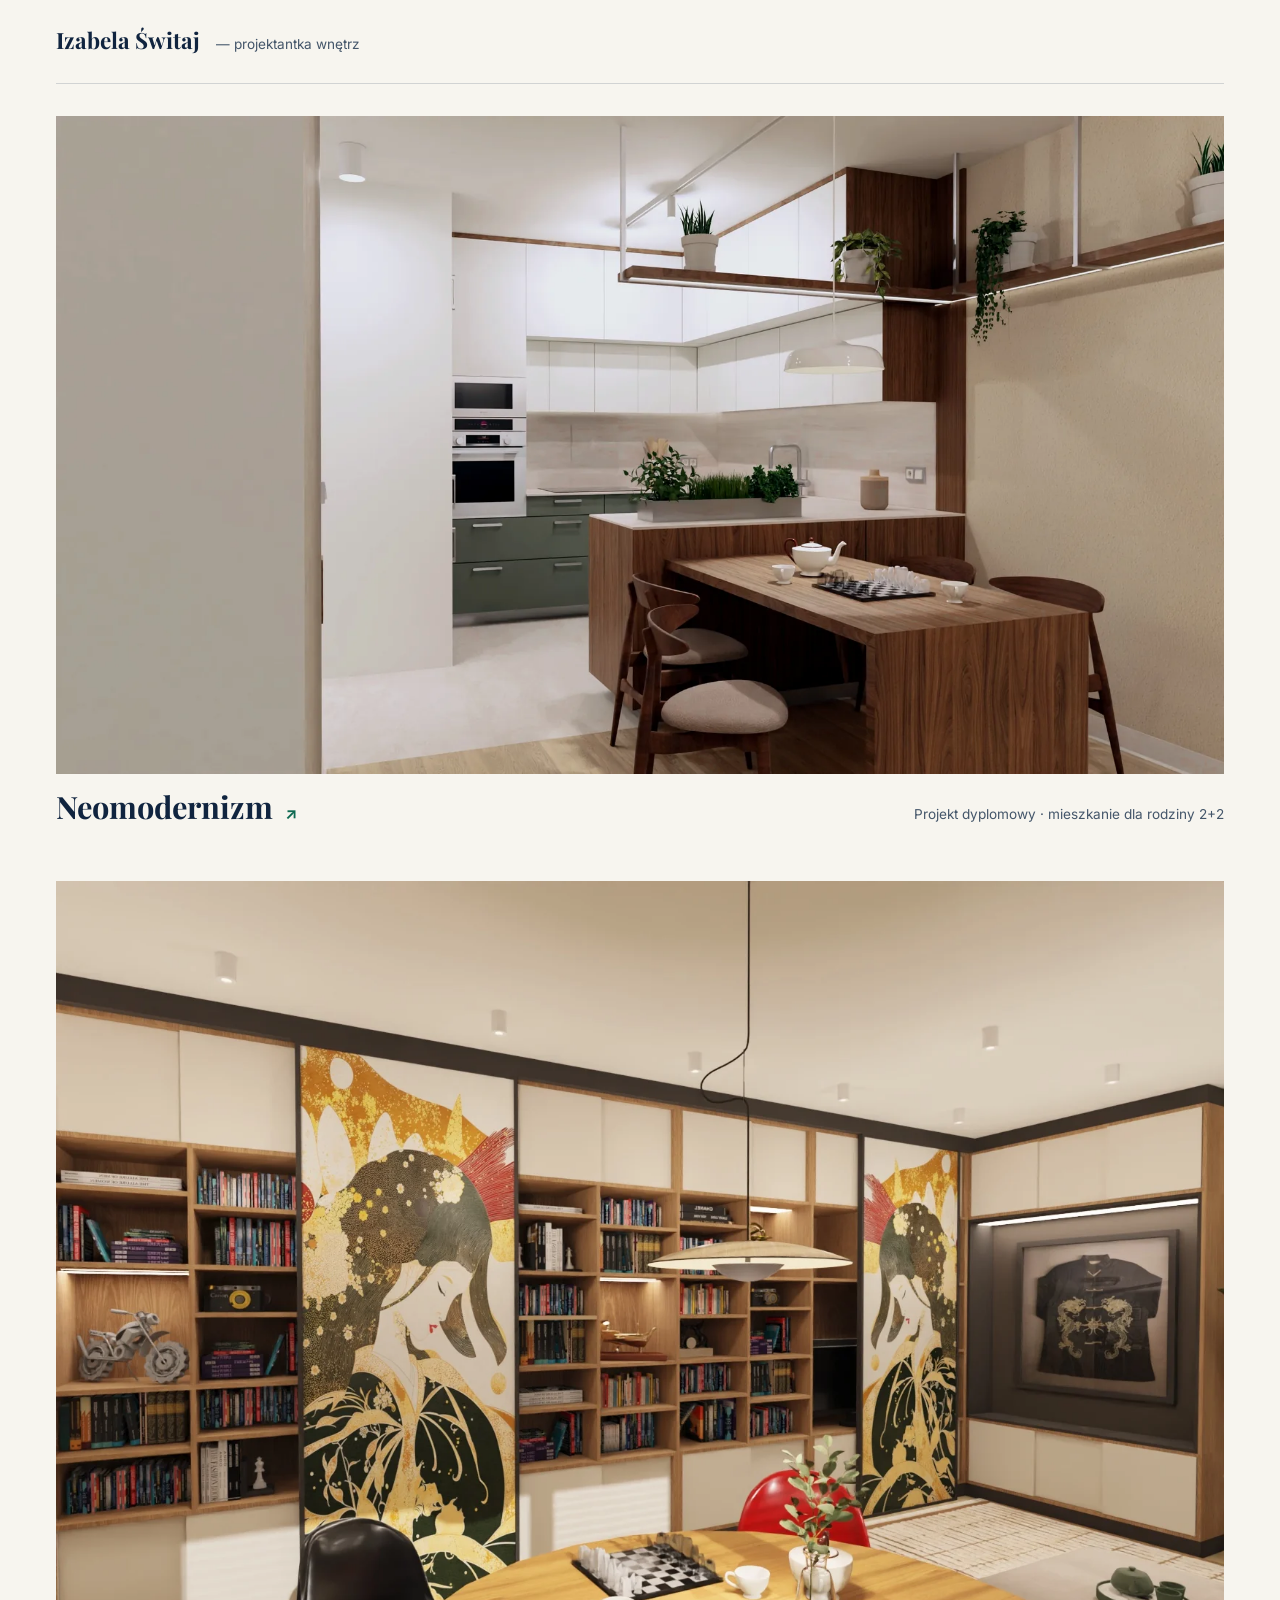
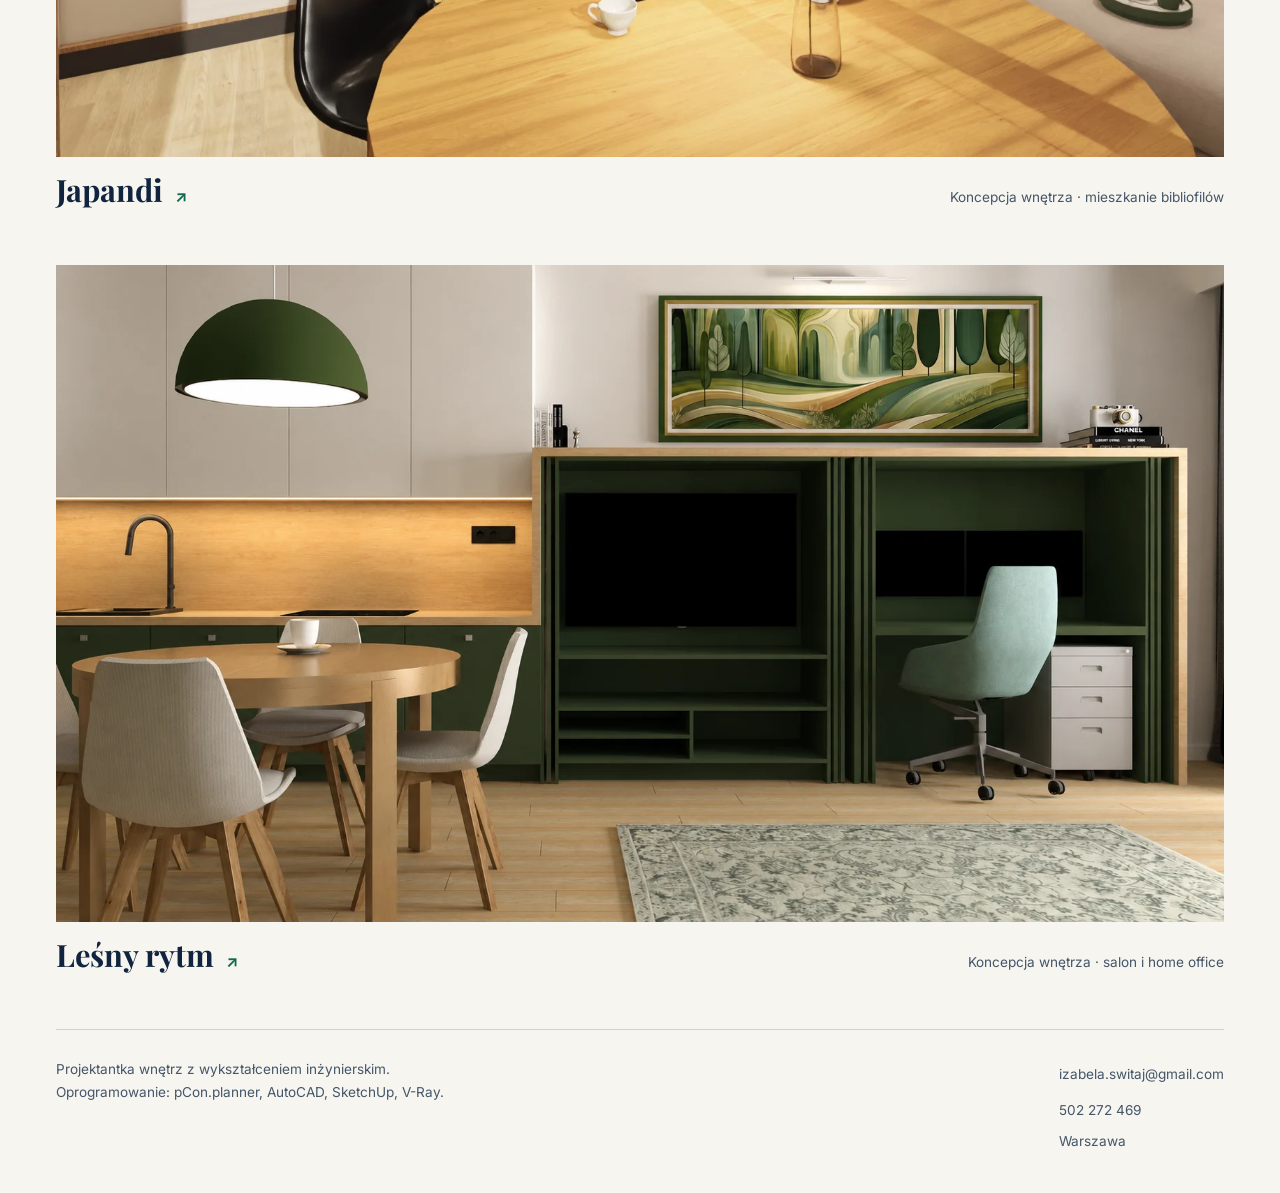
==== commit 4b2351b5: "Focus homepage on recruitment portfolio and large project images" ====
--- a/index.html
+++ b/index.html
@@ -5,10 +5,10 @@
 <meta name="viewport" content="width=device-width, initial-scale=1" />
 <meta
       name="description"
-      content="Projektowanie wnętrz i konsultacje wnętrzarskie online, w Warszawie i okolicach. Układy funkcjonalne, kuchnie, łazienki i pomoc przed remontem."
+      content="Portfolio projektowe Izabeli Świtaj, projektantki wnętrz z wykształceniem inżynierskim. Neomodernizm, Japandi i Leśny rytm — koncepcje, układy i wizualizacje."
     />
 <link rel="canonical" href="https://izabelaswitaj.pl/" />
-<title>Izabela Świtaj | Projektantka wnętrz — Warszawa i online</title>
+<title>Izabela Świtaj — projektantka wnętrz | Portfolio</title>
 <link rel="icon" href="assets/logo.jpeg" type="image/jpeg" />
 <link rel="preconnect" href="https://fonts.googleapis.com" />
 <link rel="preconnect" href="https://fonts.gstatic.com" crossorigin />
@@ -19,596 +19,75 @@
 <meta name="theme-color" content="#f7f5ef" />
 <meta property="og:type" content="website" />
 <meta property="og:locale" content="pl_PL" />
-<meta property="og:title" content="Izabela Świtaj — wnętrza tworzone z myślą o życiu" />
-<meta property="og:description" content="Projektowanie wnętrz i konsultacje. Zobacz wybrane projekty i porozmawiajmy o Twojej przestrzeni." />
+<meta property="og:title" content="Izabela Świtaj — portfolio projektowe" />
+<meta property="og:description" content="Trzy wybrane projekty wnętrz: Neomodernizm, Japandi i Leśny rytm. Koncepcje, układy funkcjonalne i wizualizacje." />
 <meta property="og:url" content="https://izabelaswitaj.pl/" />
-<meta property="og:image" content="https://izabelaswitaj.pl/assets/gallery/diploma-entry-kitchen.webp" />
-<meta property="og:image:alt" content="Hol i kuchnia w autorskim projekcie Izabeli Świtaj" />
+<meta property="og:image" content="https://izabelaswitaj.pl/assets/gallery/diploma-kitchen-dining-1.webp" />
+<meta property="og:image:alt" content="Kuchnia i jadalnia w projekcie Neomodernizm Izabeli Świtaj" />
 <meta name="twitter:card" content="summary_large_image" />
 <script type="application/ld+json">{"@context":"https://schema.org","@type":"Person","name":"Izabela Świtaj","jobTitle":"Projektantka wnętrz","url":"https://izabelaswitaj.pl/","email":"mailto:izabela.switaj@gmail.com","telephone":"+48502272469"}</script>
+<link rel="stylesheet" href="portfolio/portfolio.css?v=20261104-6" />
 <style>
-    :root{
-      --paper:#f7f5ef;
-      --white:#fffdf8;
-      --ink:#10243f;
-      --muted:#44566a;
-      --green:#0f6a52;
-      --line:rgba(16,36,63,.16)
-    }
-    .sr-only{
-      position:absolute;
-      width:1px;
-      height:1px;
-      padding:0;
-      margin:-1px;
-      overflow:hidden;
-      clip-path:inset(50%);
-      white-space:nowrap;
-      border:0
-    }
-    *{
-      box-sizing:border-box
-    }
-    html{
-      scroll-padding-top:110px
-    }
-    body{
-      margin:0;
-      background:var(--paper);
-      color:var(--ink);
-      font-family:Inter,Arial,sans-serif;
-      line-height:1.65
-    }
-    img{
-      display:block;
-      max-width:100%;
-      height:auto
-    }
-    a{
-      color:inherit;
-      text-decoration:none
-    }
-    a:focus-visible{
-      outline:3px solid var(--green);
-      outline-offset:5px
-    }
-    h1,h2,h3{
-      font-family:"Playfair Display",Georgia,serif;
-      line-height:1.15;
-      font-weight:600
-    }
-    h1,h2,h3,p{
-      margin:0;
-      overflow-wrap:break-word
-    }
-    h1{
-      font-size:clamp(2.7rem,4.1vw,4.5rem);
-      letter-spacing:-.035em
-    }
-    h2{
-      font-size:clamp(2rem,3.1vw,3.2rem);
-      letter-spacing:-.025em
-    }
-    p{
-      color:var(--muted)
-    }
-    .container{
-      width:min(1440px,calc(100% - 112px));
-      margin-inline:auto
-    }
-    .skip-link{
-      position:fixed;
-      top:8px;
-      left:8px;
-      z-index:30;
-      padding:12px;
-      background:var(--ink);
-      color:white;
-      transform:translateY(-180%)
-    }
-    .skip-link:focus{
-      transform:none
-    }
-    .site-header{
-      position:sticky;
-      top:0;
-      z-index:20;
-      background:var(--paper);
-      border-bottom:1px solid var(--line)
-    }
-    .header-inner{
-      display:flex;
-      align-items:center;
-      justify-content:space-between;
-      gap:24px;
-      min-height:88px
-    }
-    .brand strong{
-      display:block;
-      font-family:"Playfair Display",Georgia,serif;
-      font-size:1.35rem;
-      font-weight:600
-    }
-    .brand span{
-      display:block;
-      font-size:.7rem;
-      letter-spacing:.12em;
-      text-transform:uppercase;
-      color:var(--green)
-    }
-    nav{
-      display:flex;
-      gap:30px;
-      font-size:.85rem;
-      font-weight:600
-    }
-    nav a{
-      display:inline-flex;
-      align-items:center;
-      min-height:44px
-    }
-    nav a:hover,.text-link:hover,address>a:hover{
-      text-decoration:underline;
-      text-underline-offset:5px
-    }
-    .eyebrow{
-      color:var(--green);
-      text-transform:uppercase;
-      letter-spacing:.12em;
-      font-weight:600;
-      font-size:.72rem;
-      margin-bottom:18px
-    }
-    .hero{
-      display:grid;
-      grid-template-columns:minmax(0,.9fr) minmax(0,1.1fr);
-      align-items:center;
-      gap:64px;
-      padding-block:64px 80px
-    }
-    .hero-copy>p:not(.eyebrow){
-      max-width:47ch;
-      margin-top:24px
-    }
-    .hero-image{
-      margin:0
-    }
-    .hero-image img{
-      width:100%;
-      aspect-ratio:1.14;
-      object-fit:cover
-    }
-    .hero-image figcaption{
-      font-size:.72rem;
-      color:var(--muted);
-      padding-top:12px
-    }
-    .actions{
-      display:flex;
-      flex-wrap:wrap;
-      gap:12px;
-      margin-top:30px
-    }
-    .button{
-      display:inline-flex;
-      justify-content:center;
-      align-items:center;
-      min-height:48px;
-      padding:13px 20px;
-      font-size:.81rem;
-      font-weight:600;
-      border:1px solid var(--green);
-      color:var(--green)
-    }
-    .button-primary{
-      background:var(--green);
-      color:white
-    }
-    .button:hover{
-      background:var(--ink);
-      border-color:var(--ink);
-      color:white
-    }
-    .section{
-      padding-block:80px
-    }
-    .projects{
-      background:var(--white)
-    }
-    .section-heading{
-      display:flex;
-      align-items:end;
-      justify-content:space-between;
-      gap:24px;
-      margin-bottom:36px
-    }
-    .text-link{
-      display:inline-flex;
-      gap:20px;
-      align-items:center;
-      min-height:44px;
-      color:var(--green);
-      font-size:.85rem;
-      font-weight:600
-    }
-    .project-grid{
-      display:grid;
-      grid-template-columns:repeat(3,minmax(0,1fr));
-      gap:28px
-    }
-    .project-card{
-      display:flex;
-      flex-direction:column;
-      border-bottom:1px solid var(--line);
-      padding-bottom:20px;
-      min-width:0
-    }
-    .project-card img{
-      width:100%;
-      aspect-ratio:4/3;
-      object-fit:cover
-    }
-    .project-card .eyebrow{
-      margin:22px 0 10px;
-      font-size:.66rem
-    }
-    .project-card h3{
-      font-size:clamp(1.45rem,1.8vw,1.8rem);
-      margin-bottom:14px
-    }
-    .project-card .text-link{
-      margin-top:auto;
-      justify-content:space-between
-    }
-    .project-card:hover h3{
-      text-decoration:underline;
-      text-decoration-thickness:1px;
-      text-underline-offset:5px
-    }
-    .service-intro{
-      max-width:58ch;
-      margin-top:20px
-    }
-    .service-grid{
-      display:grid;
-      grid-template-columns:repeat(4,minmax(0,1fr));
-      gap:32px;
-      margin-top:40px
-    }
-    .service-grid article{
-      border-top:1px solid var(--line);
-      padding-top:20px
-    }
-    .service-grid .eyebrow{
-      margin-bottom:20px
-    }
-    .service-grid h3{
-      font-size:1.35rem;
-      margin-bottom:14px
-    }
-    .service-grid p:last-child{
-      font-size:.9rem
-    }
-    .about{
-      border-block:1px solid var(--line)
-    }
-    .about-inner{
-      display:grid;
-      grid-template-columns:1fr 1fr;
-      gap:80px;
-      align-items:start
-    }
-    .about-copy{
-      max-width:58ch
-    }
-    .about-copy p+p{
-      margin-top:18px
-    }
-    .contact{
-      background:#e8ede4
-    }
-    .contact-inner{
-      display:grid;
-      grid-template-columns:1fr 1fr;
-      gap:80px
-    }
-    .contact-copy>p:last-child{
-      margin-top:24px;
-      max-width:48ch
-    }
-    address{
-      display:flex;
-      align-items:start;
-      flex-direction:column;
-      gap:12px;
-      font-style:normal
-    }
-    address .button{
-      margin-bottom:10px
-    }
-    address>a:not(.button){
-      font-size:clamp(1rem,1.4vw,1.25rem)
-    }
-    address small{
-      color:var(--muted);
-      font-size:.8rem
-    }
-    .site-footer{
-      display:flex;
-      justify-content:space-between;
-      gap:20px;
-      padding-block:24px;
-      font-size:.75rem;
-      color:var(--muted)
-    }
-    @media(min-width:1600px){
-      .hero{
-        gap:88px
-      }
-    }
-    @media(max-width:1000px){
-      .container{
-        width:calc(100% - 64px)
-      }
-      .hero{
-        gap:32px
-      }
-      .actions{
-        flex-direction:column;
-        align-items:start
-      }
-      .service-grid{
-        grid-template-columns:repeat(2,minmax(0,1fr))
-      }
-      .project-grid{
-        gap:20px
-      }
-      .about-inner,.contact-inner{
-        gap:40px
-      }
-      nav{
-        gap:20px
-      }
-    }
-    @media(max-width:800px){
-      .hero{
-        grid-template-columns:1fr;
-        padding-block:40px 56px;
-        gap:32px
-      }
-      .hero-copy{
-        max-width:600px
-      }
-      .hero h1{
-        max-width:17ch
-      }
-      .hero-image img{
-        aspect-ratio:16/10
-      }
-      .actions{
-        flex-direction:row
-      }
-      .section{
-        padding-block:56px
-      }
-      .project-grid{
-        grid-template-columns:1fr
-      }
-      .project-card{
-        display:grid;
-        grid-template-columns:1fr 1fr;
-        column-gap:24px
-      }
-      .project-card img{
-        grid-row:1/4
-      }
-      .project-card .eyebrow{
-        margin-top:0
-      }
-      .project-card h3{
-        align-self:start
-      }
-      .project-card .text-link{
-        align-self:end
-      }
-      .about-inner,.contact-inner{
-        grid-template-columns:1fr;
-        gap:28px
-      }
-    }
-    @media(max-width:560px){
-      html{
-        scroll-padding-top:140px
-      }
-      .container{
-        width:calc(100% - 40px)
-      }
-      .header-inner{
-        flex-direction:column;
-        align-items:start;
-        gap:8px;
-        padding-block:14px
-      }
-      .brand strong{
-        font-size:1.15rem
-      }
-      .brand span{
-        font-size:.61rem
-      }
-      nav{
-        width:100%;
-        justify-content:space-between;
-        gap:12px;
-        font-size:.78rem
-      }
-      .hero{
-        padding-top:32px
-      }
-      h1{
-        font-size:2.7rem
-      }
-      .actions{
-        flex-direction:column;
-        align-items:stretch
-      }
-      .section-heading{
-        display:block
-      }
-      .section-heading>.text-link{
-        margin-top:16px
-      }
-      .project-card{
-        display:flex
-      }
-      .project-card .text-link{
-        align-self:stretch
-      }
-      .project-card .eyebrow{
-        margin-top:20px
-      }
-      .service-grid{
-        grid-template-columns:1fr;
-        gap:28px
-      }
-      .service-grid .eyebrow{
-        margin-bottom:10px
-      }
-      .service-grid h3{
-        margin-bottom:10px
-      }
-      .site-footer{
-        flex-direction:column;
-        gap:4px
-      }
-    }
+  .cv-container { width:min(1280px,calc(100% - 112px)); margin-inline:auto; }
+  .cv-header { display:flex; flex-wrap:wrap; align-items:baseline; gap:8px 16px; padding-block:28px; border-bottom:1px solid var(--line); }
+  .cv-header h1 { margin:0; font-size:1.4rem; letter-spacing:0; }
+  .cv-header p { margin:0; font-size:.85rem; color:var(--ink-soft); }
+  .cv-projects { display:grid; gap:56px; padding-block:32px 56px; }
+  .cv-project { display:block; min-width:0; }
+  .cv-project img { width:100%; height:auto; }
+  .cv-caption { display:flex; justify-content:space-between; align-items:baseline; gap:12px 32px; padding-top:16px; }
+  .cv-caption h2 { margin:0; font-size:clamp(1.5rem,2.4vw,2.2rem); }
+  .cv-caption h2 span { margin-left:12px; color:var(--green); font-family:var(--sans); font-size:1rem; }
+  .cv-caption p { margin:0; color:var(--ink-soft); font-size:.85rem; }
+  .cv-project:hover h2 { text-decoration:underline; text-decoration-thickness:1px; text-underline-offset:5px; }
+  .cv-footer { display:grid; grid-template-columns:1fr auto; gap:24px 48px; border-top:1px solid var(--line); padding-block:28px 40px; font-size:.85rem; color:var(--ink-soft); }
+  .cv-footer p { margin:0; }
+  .cv-footer address { display:flex; flex-direction:column; align-items:start; gap:4px; font-style:normal; }
+  .cv-footer a { display:inline-flex; align-items:center; min-height:32px; }
+  .cv-footer a:hover { text-decoration:underline; text-underline-offset:4px; }
+  @media(max-width:900px) { .cv-container { width:calc(100% - 64px); } .cv-caption { flex-direction:column; gap:8px; } }
+  @media(max-width:560px) { .cv-container { width:calc(100% - 40px); } .cv-header { padding-block:22px; } .cv-header h1 { font-size:1.25rem; } .cv-projects { gap:36px; padding-block:24px 36px; } .cv-footer { grid-template-columns:1fr; gap:20px; } .cv-footer a { min-height:44px; } }
 </style>
 </head>
 <body>
-<a class="skip-link" href="#start">Przejdź do treści</a>
-<header class="site-header">
-<div class="container header-inner">
-<a class="brand" href="#start" aria-label="Izabela Świtaj — strona główna">
-<strong>Izabela Świtaj</strong>
-<span>projektantka wnętrz</span>
-</a>
-<nav aria-label="Główna nawigacja">
-<a href="#projekty">Projekty</a>
-<a href="#oferta">Oferta</a>
-<a href="#o-mnie">O mnie</a>
-<a href="#kontakt">Kontakt</a>
-</nav>
-</div>
-</header>
-<main id="start" tabindex="-1">
-<section class="container hero" aria-labelledby="hero-title">
-<div class="hero-copy">
-<p class="eyebrow">Izabela Świtaj · projektantka wnętrz</p>
-<h1 id="hero-title">Wnętrza tworzone z myślą o życiu</h1>
-<p>Pomagam zaplanować wygodną, spójną przestrzeń — od konsultacji i układu funkcjonalnego po koncepcję wnętrza. W Warszawie i okolicach oraz online.</p>
-<div class="actions">
-<a class="button button-primary" href="/portfolio/">Zobacz projekty</a>
-<a class="button" href="#kontakt">Porozmawiajmy o projekcie</a>
-</div>
-</div>
-<figure class="hero-image">
-<img src="assets/gallery/diploma-entry-kitchen.webp" srcset="assets/gallery/previews/diploma-entry-kitchen.webp 640w, assets/gallery/diploma-entry-kitchen.webp 1448w" sizes="(max-width: 800px) calc(100vw - 40px), 50vw" alt="Hol z widokiem na jasną kuchnię i drewnianą zabudowę w autorskim projekcie Izabeli Świtaj" width="1448" height="1086" fetchpriority="high" decoding="async" />
-<figcaption>Przytulny neomodernizm · projekt autorski</figcaption>
-</figure>
-</section>
-<section id="projekty" class="section projects" aria-labelledby="projects-title">
-<div class="container">
-<div class="section-heading">
-<div>
-<p class="eyebrow">Wybrane projekty</p>
-<h2 id="projects-title">Różne wnętrza. Twój sposób życia.</h2>
-</div>
-<a class="text-link" href="/portfolio/">Pełne portfolio <span aria-hidden="true">↗</span>
-</a>
-</div>
-<div class="project-grid">
-<a class="project-card" href="/portfolio/neomodernizm/">
-<img src="assets/gallery/diploma-kitchen-dining-1.webp" srcset="assets/gallery/previews/diploma-kitchen-dining-1.webp 640w, assets/gallery/diploma-kitchen-dining-1.webp 1800w" sizes="(max-width: 560px) calc(100vw - 40px), (max-width: 800px) 45vw, 30vw" alt="Jasna kuchnia i jadalnia z drewnianym stołem" width="1800" height="1013" loading="lazy" decoding="async" />
-<p class="eyebrow">01 / Rodzina 2+2</p>
-<h3>Przytulny neomodernizm</h3>
-<span class="text-link">Zobacz projekt <span aria-hidden="true">↗</span>
-</span>
-</a>
-<a class="project-card" href="/portfolio/japandi/">
-<img src="assets/gallery/japandi-library.webp" srcset="assets/gallery/previews/japandi-library.webp 640w, assets/gallery/japandi-library.webp 1600w" sizes="(max-width: 560px) calc(100vw - 40px), (max-width: 800px) 45vw, 30vw" alt="Salon z biblioteką i naturalnymi materiałami" width="1600" height="1200" loading="lazy" decoding="async" />
-<p class="eyebrow">02 / Mieszkanie bibliofilów</p>
-<h3>Japońska harmonia</h3>
-<span class="text-link">Zobacz projekt <span aria-hidden="true">↗</span>
-</span>
-</a>
-<a class="project-card" href="/portfolio/lesny-rytm/">
-<img src="assets/gallery/organic-rtv-open.webp" srcset="assets/gallery/previews/organic-rtv-open.webp 640w, assets/gallery/organic-rtv-open.webp 1672w" sizes="(max-width: 560px) calc(100vw - 40px), (max-width: 800px) 45vw, 30vw" alt="Zielona zabudowa RTV z ukrytym miejscem do pracy" width="1672" height="941" loading="lazy" decoding="async" />
-<p class="eyebrow">03 / Salon i home office</p>
-<h3>Leśny rytm codzienności</h3>
-<span class="text-link">Zobacz projekt <span aria-hidden="true">↗</span>
-</span>
-</a>
-</div>
-</div>
-</section>
-<section id="oferta" class="section container" aria-labelledby="services-title">
-<p class="eyebrow">Zakres współpracy</p>
-<h2 id="services-title">W czym mogę pomóc?</h2>
-<p class="service-intro">Możemy zacząć od jednej decyzji lub przyjrzeć się całemu wnętrzu. Zakres współpracy ustalamy po rozmowie o Twoich potrzebach, budżecie i etapie prac.</p>
-<div class="service-grid">
-<article>
-<p class="eyebrow">01</p>
-<h3>Konsultacje</h3>
-<p>Uporządkowanie pomysłów i omówienie problemów przed remontem lub zmianą aranżacji.</p>
-</article>
-<article>
-<p class="eyebrow">02</p>
-<h3>Układy funkcjonalne</h3>
-<p>Rozmieszczenie mebli, stref i przechowywania, które ułatwia codzienne korzystanie z przestrzeni.</p>
-</article>
-<article>
-<p class="eyebrow">03</p>
-<h3>Koncepcje wnętrz</h3>
-<p>Spójny kierunek dla kolorów, materiałów i wyposażenia oraz wizualizacje wnętrza.</p>
-</article>
-<article>
-<p class="eyebrow">04</p>
-<h3>Wsparcie w decyzjach</h3>
-<p>Pomoc w doborze mebli, oświetlenia i wykończenia, zanim zdecydujesz się na zakupy.</p>
-</article>
-</div>
-</section>
-<section id="o-mnie" class="section about" aria-labelledby="about-title">
-<div class="container about-inner">
-<div>
-<p class="eyebrow">O mnie</p>
-<h2 id="about-title">Przemyślana funkcja.<br>Wrażliwość na detal.</h2>
-</div>
-<div class="about-copy">
-<p>Cześć, jestem Iza — projektantka wnętrz z wykształceniem inżynierskim. Łączę techniczne, uporządkowane podejście z wrażliwością na proporcje, światło i materiały.</p>
-<p>Punktem wyjścia jest dla mnie codzienność domowników. Zwracam uwagę na ergonomię, przechowywanie i rozwiązania, które dobrze wyglądają i sprawdzają się w użytkowaniu.</p>
-</div>
-</div>
-</section>
-<section id="kontakt" class="section contact" aria-labelledby="contact-title">
-<div class="container contact-inner">
-<div class="contact-copy">
-<p class="eyebrow">Zacznijmy od rozmowy</p>
-<h2 id="contact-title">Porozmawiajmy<br>o Twoim wnętrzu.</h2>
-<p>Opowiedz, co planujesz i na jakim etapie jesteś. Podczas bezpłatnej, 30-minutowej konsultacji omówimy potrzeby i możliwy zakres współpracy. Możesz też napisać lub zadzwonić.</p>
-</div>
-<address>
-<a class="button button-primary" href="https://cal.eu/izabela-switaj/30min" target="_blank" rel="noopener">Umów bezpłatną konsultację <span class="sr-only">(nowa karta)</span>
-</a>
-<a href="mailto:izabela.switaj@gmail.com">izabela.switaj@gmail.com</a>
-<a href="tel:+48502272469">502 272 469</a>
-<small>Warszawa i okolice · współpraca online</small>
-</address>
-</div>
-</section>
-</main>
-<footer class="container site-footer">
-<span>Izabela Świtaj · projektantka wnętrz</span>
-<a href="#start">Wróć na górę ↑</a>
-</footer>
+  <a class="skip-link" href="#projekty">Przejdź do projektów</a>
+  <header class="cv-header cv-container">
+    <h1>Izabela Świtaj</h1>
+    <p>— projektantka wnętrz</p>
+  </header>
+  <main id="projekty" class="cv-projects cv-container" tabindex="-1" aria-label="Wybrane projekty wnętrz">
+    <a class="cv-project" href="/portfolio/neomodernizm/" aria-labelledby="project-1">
+      <img src="assets/gallery/diploma-kitchen-dining-1.webp" srcset="assets/gallery/previews/diploma-kitchen-dining-1.webp 640w, assets/gallery/diploma-kitchen-dining-1.webp 1800w" sizes="(max-width: 560px) calc(100vw - 40px), (max-width: 900px) calc(100vw - 64px), (max-width: 1392px) calc(100vw - 112px), 1280px" alt="Jasna kuchnia i jadalnia z drewnianym stołem" width="1800" height="1013" fetchpriority="high" decoding="async" />
+      <div class="cv-caption">
+        <h2 id="project-1">Neomodernizm<span aria-hidden="true">↗</span></h2>
+        <p>Projekt dyplomowy · mieszkanie dla rodziny 2+2</p>
+      </div>
+    </a>
+    <a class="cv-project" href="/portfolio/japandi/" aria-labelledby="project-2">
+      <img src="assets/gallery/japandi-library.webp" srcset="assets/gallery/previews/japandi-library.webp 640w, assets/gallery/japandi-library.webp 1600w" sizes="(max-width: 560px) calc(100vw - 40px), (max-width: 900px) calc(100vw - 64px), (max-width: 1392px) calc(100vw - 112px), 1280px" alt="Salon z biblioteką i przesuwnymi panelami" width="1600" height="1200" loading="lazy" decoding="async" />
+      <div class="cv-caption">
+        <h2 id="project-2">Japandi<span aria-hidden="true">↗</span></h2>
+        <p>Koncepcja wnętrza · mieszkanie bibliofilów</p>
+      </div>
+    </a>
+    <a class="cv-project" href="/portfolio/lesny-rytm/" aria-labelledby="project-3">
+      <img src="assets/gallery/organic-rtv-open.webp" srcset="assets/gallery/previews/organic-rtv-open.webp 640w, assets/gallery/organic-rtv-open.webp 1672w" sizes="(max-width: 560px) calc(100vw - 40px), (max-width: 900px) calc(100vw - 64px), (max-width: 1392px) calc(100vw - 112px), 1280px" alt="Zielona zabudowa RTV z miejscem do pracy" width="1672" height="941" loading="lazy" decoding="async" />
+      <div class="cv-caption">
+        <h2 id="project-3">Leśny rytm<span aria-hidden="true">↗</span></h2>
+        <p>Koncepcja wnętrza · salon i home office</p>
+      </div>
+    </a>
+  </main>
+  <footer class="cv-footer cv-container">
+    <div>
+      <p>Projektantka wnętrz z wykształceniem inżynierskim.</p>
+      <p>Oprogramowanie: pCon.planner, AutoCAD, SketchUp, V-Ray.</p>
+    </div>
+    <address aria-label="Kontakt">
+      <a href="mailto:izabela.switaj@gmail.com">izabela.switaj@gmail.com</a>
+      <a href="tel:+48502272469">502 272 469</a>
+      <span>Warszawa</span>
+    </address>
+  </footer>
 </body>
 </html>
--- a/portfolio/portfolio.css
+++ b/portfolio/portfolio.css
@@ -0,0 +1,139 @@
+:root {
+  --ink:#10243f; --ink-soft:#44566a; --green:#0f6a52; --sage:#d9e1d4;
+  --paper:#f7f5ef; --white:#fffdf8; --line:rgba(16,36,63,.16);
+  --serif:"Playfair Display",Georgia,serif; --sans:"Inter",Arial,sans-serif;
+}
+* { box-sizing:border-box; }
+html { scroll-behavior:smooth; scroll-padding-top:90px; }
+body { margin:0; color:var(--ink); background:var(--paper); font-family:var(--sans); line-height:1.65; }
+body.lightbox-open { overflow:hidden; }
+img { display:block; max-width:100%; }
+a { color:inherit; text-decoration:none; }
+button { font:inherit; }
+a:focus-visible,button:focus-visible,summary:focus-visible { outline:3px solid var(--green); outline-offset:5px; }
+h1,h2,h3,p { margin-top:0; overflow-wrap:break-word; }
+h1,h2,h3 { font-family:var(--serif); line-height:1.12; }
+h1 { font-size:clamp(3rem,7vw,6.6rem); margin-bottom:10px; }
+h2 { font-size:clamp(2.15rem,4vw,3.8rem); margin-bottom:22px; }
+h3 { margin-bottom:14px; }
+.skip-link { position:fixed; top:8px; left:8px; z-index:100; padding:10px 14px; color:var(--white); background:var(--ink); transform:translateY(-160%); }
+.skip-link:focus { transform:none; }
+.portfolio-header { position:sticky; top:0; z-index:20; display:flex; align-items:center; justify-content:space-between; gap:24px; min-height:68px; padding:10px clamp(20px,5vw,72px); border-bottom:1px solid var(--line); background:rgba(247,245,239,.97); }
+.brand { display:flex; align-items:baseline; gap:10px; white-space:nowrap; }
+.brand strong { font-family:var(--serif); font-size:1.08rem; }
+.brand span,.eyebrow,.project-number,.overview-number { color:var(--green); font-size:.73rem; font-weight:700; text-transform:uppercase; letter-spacing:.06em; }
+.portfolio-header nav { display:flex; gap:clamp(16px,3vw,34px); font-size:.88rem; font-weight:600; }
+.portfolio-header nav a { display:inline-flex; align-items:center; min-height:44px; }
+.portfolio-header nav a:hover,.project-pagination a:hover { text-decoration:underline; text-underline-offset:5px; }
+.about { display:grid; grid-template-columns:minmax(0,.9fr) minmax(0,1.1fr); gap:clamp(36px,7vw,100px); align-items:center; padding:clamp(48px,6vw,86px) clamp(20px,6vw,92px); }
+.about-copy { max-width:670px; min-width:0; }
+.about .eyebrow { margin-bottom:22px; }
+.about-note { margin:28px 0 24px; color:var(--ink-soft); font-size:clamp(1rem,1.3vw,1.12rem); }
+.about-cta { display:inline-flex; align-items:center; gap:14px; min-height:44px; padding:10px 18px; margin-bottom:18px; background:var(--green); color:white; font-weight:600; }
+.about-cta:hover { background:var(--ink); }
+.tools { margin:0; padding-top:18px; border-top:1px solid var(--line); color:var(--ink-soft); font-size:.9rem; }
+.tools strong { color:var(--ink); }
+.about-image { min-width:0; margin:0; }
+.about-image img { width:100%; height:auto; }
+.projects { padding:clamp(56px,7vw,100px) clamp(20px,6vw,92px); background:var(--white); }
+.projects-heading { display:flex; align-items:end; justify-content:space-between; gap:24px; margin-bottom:42px; }
+.projects-heading h2,.projects-heading p { margin:0; }
+.project-overview { display:grid; grid-template-columns:repeat(3,minmax(0,1fr)); gap:clamp(16px,2vw,28px); }
+.overview-card { display:flex; flex-direction:column; min-width:0; background:var(--paper); border:1px solid var(--line); }
+.overview-image { aspect-ratio:4/3; overflow:hidden; background:var(--sage); }
+.overview-image img { width:100%; height:100%; object-fit:cover; transition:transform 200ms ease; }
+.overview-card:hover img { transform:scale(1.015); }
+.overview-content { display:flex; flex-direction:column; flex:1; padding:clamp(18px,2vw,28px); }
+.overview-content h3 { margin:12px 0; font-size:clamp(1.45rem,2vw,2rem); }
+.overview-content p { margin:0 0 22px; color:var(--ink-soft); font-size:.9rem; }
+.overview-link { display:flex; justify-content:space-between; gap:12px; margin-top:auto; padding-top:14px; border-top:1px solid var(--line); color:var(--green); font-size:.85rem; font-weight:700; }
+.no-break { white-space:nowrap; }
+.project-story { display:grid; grid-template-columns:minmax(0,1fr); gap:64px; }
+.case-story,.project-media { min-width:0; }
+.case-brief { max-width:72ch; margin-bottom:42px; }
+.case-brief h2,.case-solutions > h2 { font-size:clamp(2rem,3vw,3rem); }
+.case-brief > p:not(.eyebrow),.case-decisions p,.solution-grid p,.gallery-note,.reading-copy { color:var(--ink-soft); }
+.concept-note { font-size:.85rem; }
+.case-decisions { display:grid; grid-template-columns:repeat(3,minmax(0,1fr)); gap:32px; padding:32px 0; border-block:1px solid var(--line); }
+.case-decisions h2 { font-family:var(--sans); font-size:.8rem; text-transform:uppercase; letter-spacing:.08em; color:var(--green); margin-bottom:18px; line-height:1.5; }
+.case-decisions p,.solution-grid p { margin:0; }
+.case-solutions { margin-top:48px; }
+.solution-grid { display:grid; grid-template-columns:repeat(2,minmax(0,1fr)); gap:32px 56px; }
+.solution-grid h3 { font-size:1.5rem; line-height:1.25; }
+.original-description { margin-top:36px; border-block:1px solid var(--line); padding:12px 0; }
+.original-description summary { cursor:pointer; font-weight:600; min-height:44px; padding:8px 0; }
+.reading-copy { max-width:72ch; padding-top:24px; }
+.project-gallery-section + .project-gallery-section { margin-top:64px; }
+.project-gallery-section h2 { font-size:clamp(1.8rem,3vw,2.8rem); }
+.gallery-note { max-width:72ch; margin-bottom:28px; }
+.project-gallery-grid { display:grid; grid-template-columns:repeat(3,minmax(0,1fr)); gap:24px; align-items:start; }
+.gallery-item { margin:0; min-width:0; }
+.image-button { position:relative; display:block; width:100%; aspect-ratio:4/3; padding:0; border:0; color:inherit; background:var(--sage); cursor:zoom-in; }
+.image-button::after { content:"Powiększ"; position:absolute; right:12px; bottom:12px; padding:6px 9px; color:white; background:rgba(16,36,63,.85); font-size:.68rem; font-weight:700; }
+.image-button img { width:100%; height:100%; object-fit:cover; }
+.image-button--contain img { object-fit:contain; }
+.gallery-item figcaption { padding-top:9px; color:var(--ink-soft); font-size:.8rem; }
+.technical-gallery .project-gallery-grid { grid-template-columns:minmax(0,1fr); max-width:900px; }
+.technical-gallery .image-button { aspect-ratio:16/10; background:var(--white); }
+.comparison-gallery .project-gallery-grid { grid-template-columns:repeat(2,minmax(0,1fr)); }
+.comparison-gallery .image-button { aspect-ratio:1672/941; }
+.project-pagination { display:flex; justify-content:space-between; gap:28px; padding:32px clamp(20px,6vw,92px); border-top:1px solid var(--line); font-weight:600; }
+.project-pagination a { display:flex; align-items:center; min-height:44px; max-width:50%; }
+.contact { display:grid; grid-template-columns:minmax(0,1fr) minmax(0,.7fr); gap:40px; align-items:end; padding:clamp(64px,8vw,110px) clamp(20px,6vw,92px); color:var(--white); background:var(--ink); }
+.contact h2 { margin-bottom:0; }
+.contact .eyebrow { color:var(--sage); }
+.contact address { display:grid; gap:8px; font-style:normal; font-size:clamp(1rem,1.5vw,1.15rem); }
+.contact address a { width:fit-content; min-height:44px; overflow-wrap:anywhere; }
+.contact address a:hover { text-decoration:underline; }
+.contact a:focus-visible { outline-color:var(--white); }
+.portfolio-lightbox { position:fixed; inset:0; z-index:50; display:grid; grid-template-columns:62px minmax(0,1fr) 62px; align-items:center; gap:20px; padding:64px 28px 28px; background:rgba(9,24,41,.97); }
+.portfolio-lightbox[hidden] { display:none; }
+.lightbox-frame { grid-column:2; justify-self:center; width:min(100%,1280px); margin:0; min-width:0; }
+.lightbox-frame img { width:100%; height:auto; max-height:calc(100dvh - 160px); object-fit:contain; }
+.lightbox-frame figcaption { padding-top:12px; color:var(--white); font-size:.86rem; text-align:center; }
+.lightbox-close,.lightbox-nav { display:grid; place-items:center; border:1px solid rgba(255,253,248,.6); color:white; background:transparent; cursor:pointer; width:48px; height:48px; border-radius:50%; }
+.lightbox-close { position:absolute; top:12px; right:18px; font-size:1.8rem; }
+.lightbox-nav { font-size:2.5rem; line-height:1; }
+.lightbox-prev { grid-column:1; justify-self:end; }
+.lightbox-next { grid-column:3; justify-self:start; }
+.portfolio-lightbox button:focus-visible { outline-color:white; }
+@media(max-width:900px) {
+  .about { grid-template-columns:1fr; gap:32px; }
+  .about-copy { max-width:720px; }
+  .about-image img { max-height:480px; object-fit:cover; }
+  .project-overview,.project-gallery-grid { grid-template-columns:repeat(2,minmax(0,1fr)); }
+  .case-decisions { gap:24px; }
+}
+@media(max-width:640px) {
+  html { scroll-padding-top:116px; }
+  .portfolio-header { flex-wrap:wrap; gap:0; padding:10px 20px 6px; }
+  .brand { width:100%; }
+  .portfolio-header nav { width:100%; justify-content:space-between; gap:12px; font-size:.82rem; }
+  .portfolio-header nav a { min-height:40px; }
+  .about { padding-top:44px; padding-bottom:48px; }
+  h1 { font-size:clamp(2.65rem,12vw,3.25rem); }
+  .projects-heading { display:block; }
+  .projects-heading .eyebrow { margin-bottom:10px; }
+  .project-overview,.project-gallery-grid,.comparison-gallery .project-gallery-grid,.case-decisions,.solution-grid,.contact { grid-template-columns:1fr; }
+  .overview-image { aspect-ratio:5/3; }
+  .overview-content { padding:22px; }
+  .case-decisions { gap:28px; }
+  .no-break { white-space:normal; }
+  .project-pagination { flex-direction:column; gap:16px; }
+  .project-pagination a { max-width:100%; }
+  .portfolio-lightbox { grid-template-columns:1fr 1fr; align-content:center; gap:14px; padding:70px 14px 20px; }
+  .lightbox-frame { grid-column:1/-1; grid-row:1; }
+  .lightbox-frame img { max-height:calc(100dvh - 230px); }
+  .lightbox-prev,.lightbox-next { grid-row:2; }
+  .lightbox-prev { grid-column:1; }
+  .lightbox-next { grid-column:2; }
+}
+@media(prefers-reduced-motion:reduce) {
+  html { scroll-behavior:auto; }
+  *,*::before,*::after { transition:none !important; animation:none !important; }
+}
+
+.about h1 { font-size:clamp(2.65rem,5vw,4.8rem); }
+
+.profile { padding:clamp(48px,7vw,90px) clamp(20px,6vw,92px); max-width:1000px; }
+.profile p:last-child { max-width:72ch; margin-bottom:0; color:var(--ink-soft); }
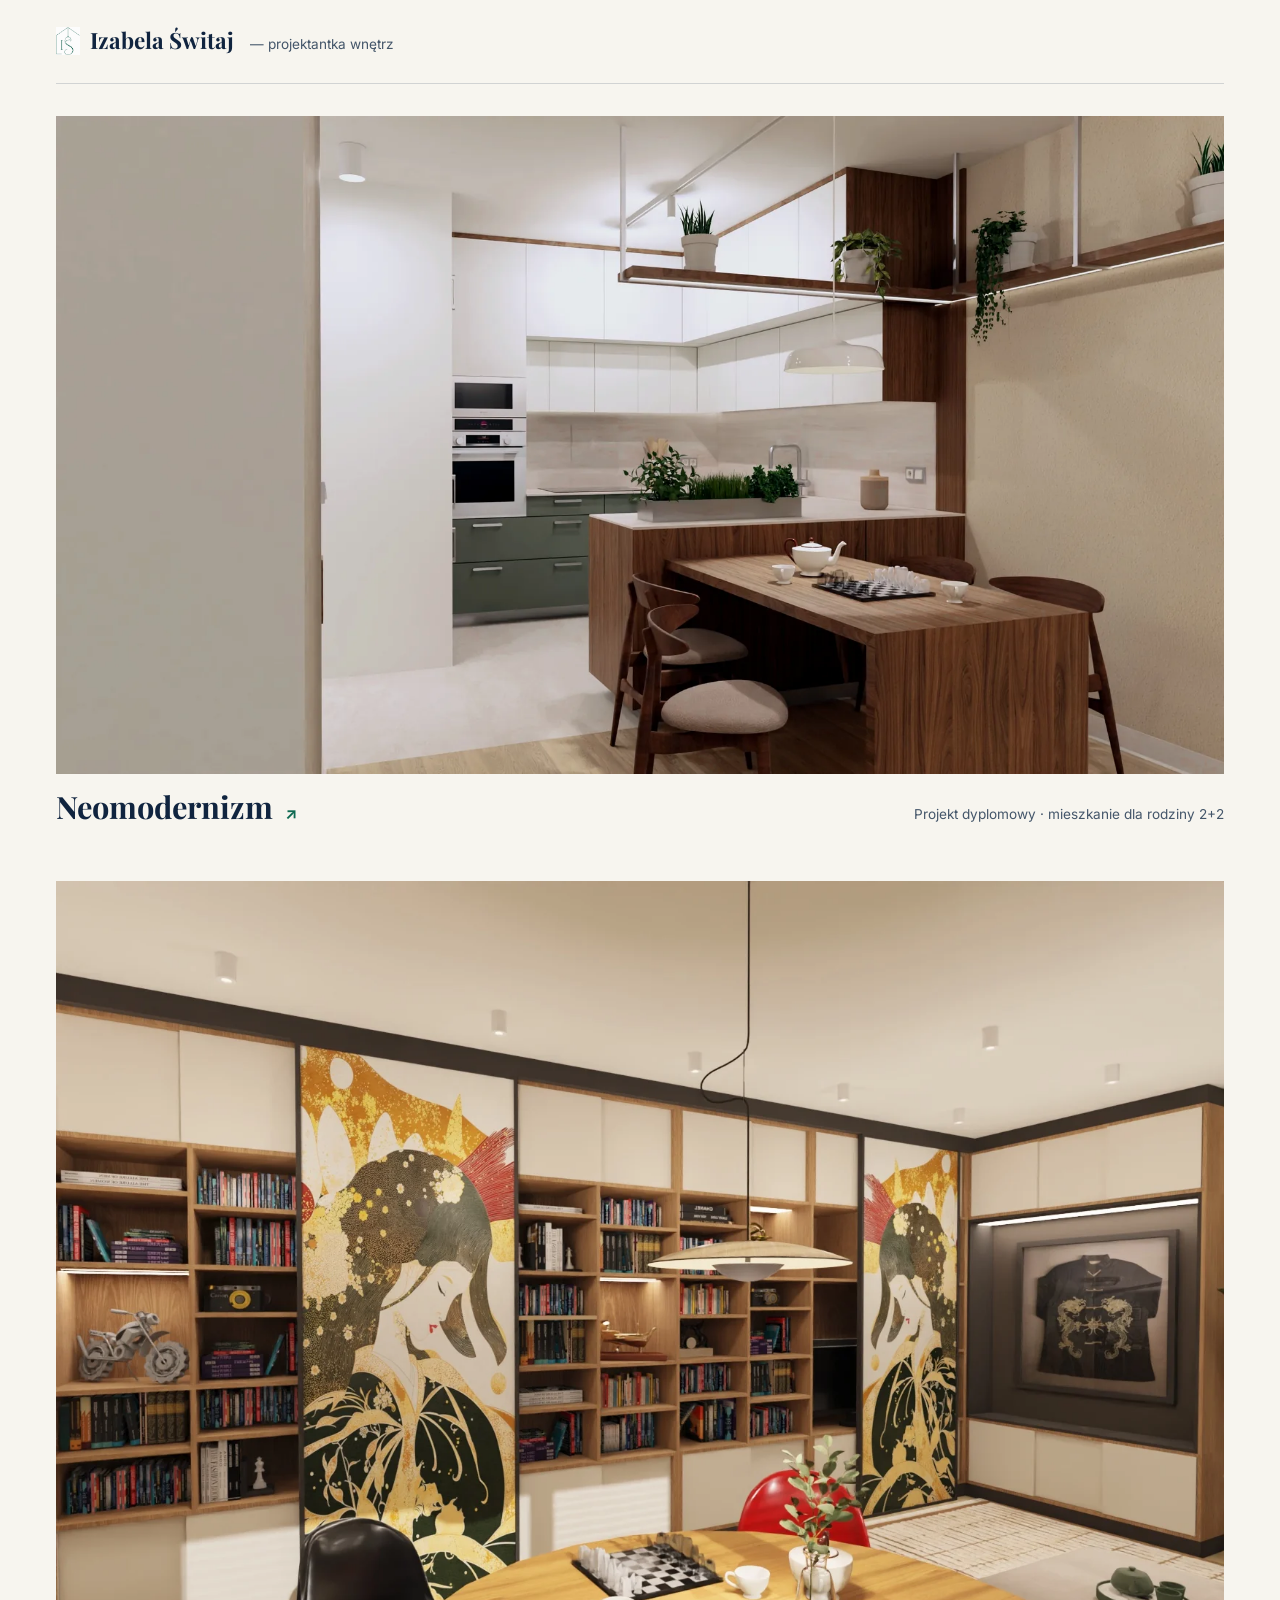
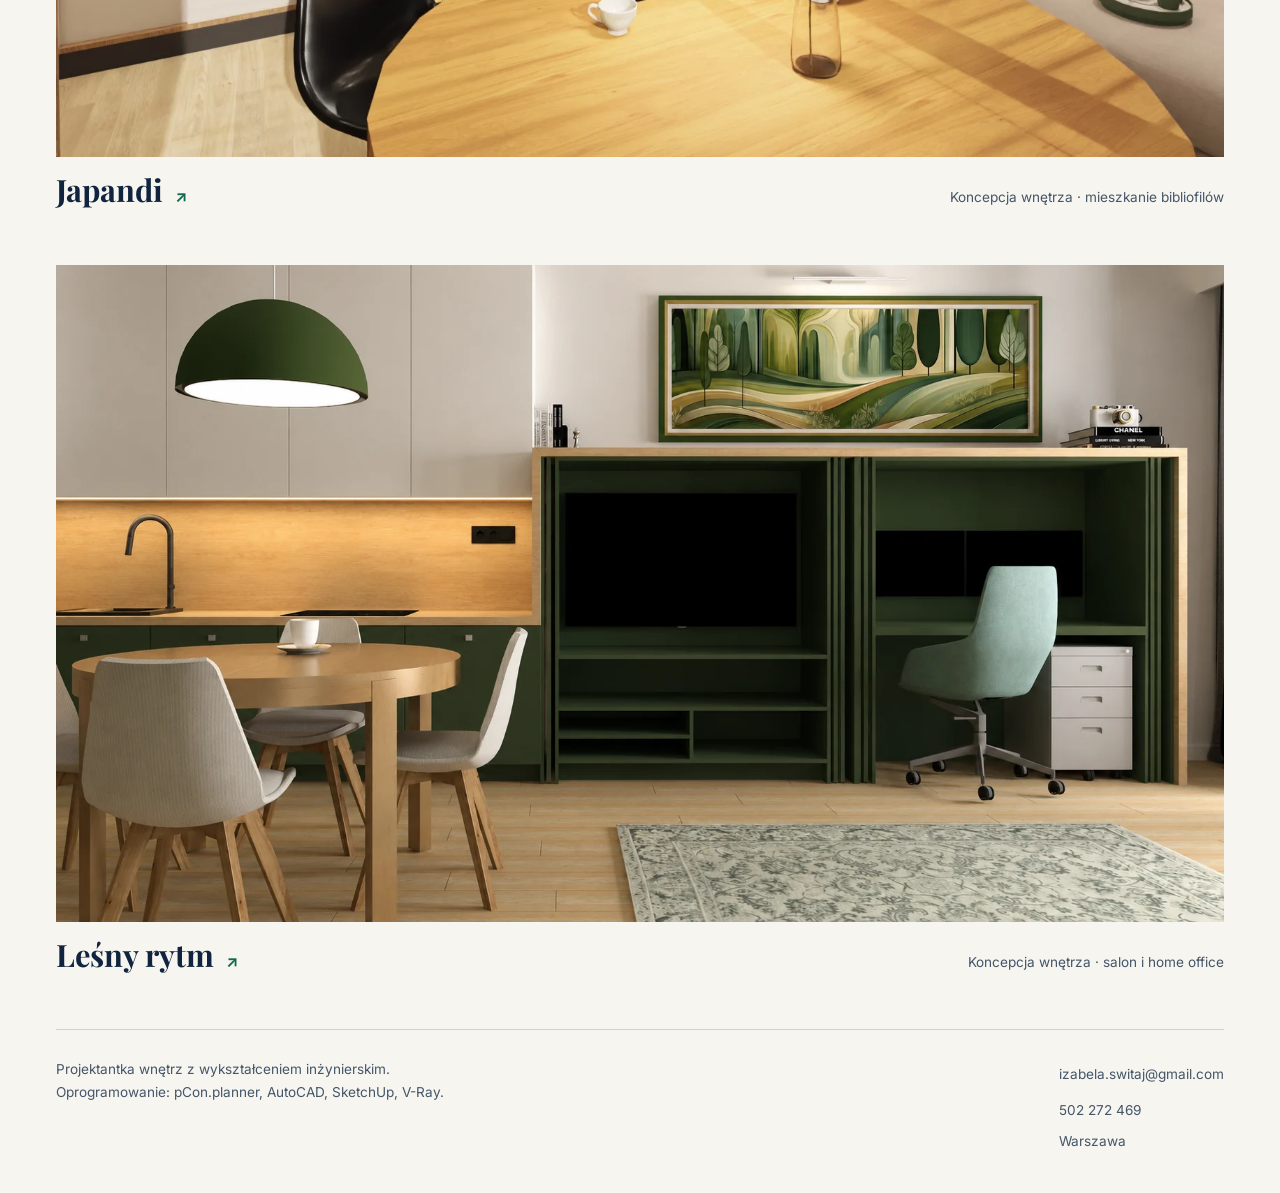
==== commit f188e799: "Add original IS monogram to homepage header and favicon" ====
--- a/index.html
+++ b/index.html
@@ -9,7 +9,7 @@
     />
 <link rel="canonical" href="https://izabelaswitaj.pl/" />
 <title>Izabela Świtaj — projektantka wnętrz | Portfolio</title>
-<link rel="icon" href="assets/logo.jpeg" type="image/jpeg" />
+<link rel="icon" href="assets/is-favicon.png" type="image/png" sizes="64x64" />
 <link rel="preconnect" href="https://fonts.googleapis.com" />
 <link rel="preconnect" href="https://fonts.gstatic.com" crossorigin />
 <link
@@ -30,7 +30,8 @@
 <style>
   .cv-container { width:min(1280px,calc(100% - 112px)); margin-inline:auto; }
   .cv-header { display:flex; flex-wrap:wrap; align-items:baseline; gap:8px 16px; padding-block:28px; border-bottom:1px solid var(--line); }
-  .cv-header h1 { margin:0; font-size:1.4rem; letter-spacing:0; }
+  .cv-header h1 { position:relative; margin:0; padding-left:34px; font-size:1.4rem; letter-spacing:0; }
+  .cv-logo { position:absolute; left:0; top:50%; transform:translateY(-50%); width:auto; height:28px; }
   .cv-header p { margin:0; font-size:.85rem; color:var(--ink-soft); }
   .cv-projects { display:grid; gap:56px; padding-block:32px 56px; }
   .cv-project { display:block; min-width:0; }
@@ -52,7 +53,7 @@
 <body>
   <a class="skip-link" href="#projekty">Przejdź do projektów</a>
   <header class="cv-header cv-container">
-    <h1>Izabela Świtaj</h1>
+    <h1><img class="cv-logo" src="assets/is-sygnet.png" alt="" width="630" height="725" />Izabela Świtaj</h1>
     <p>— projektantka wnętrz</p>
   </header>
   <main id="projekty" class="cv-projects cv-container" tabindex="-1" aria-label="Wybrane projekty wnętrz">
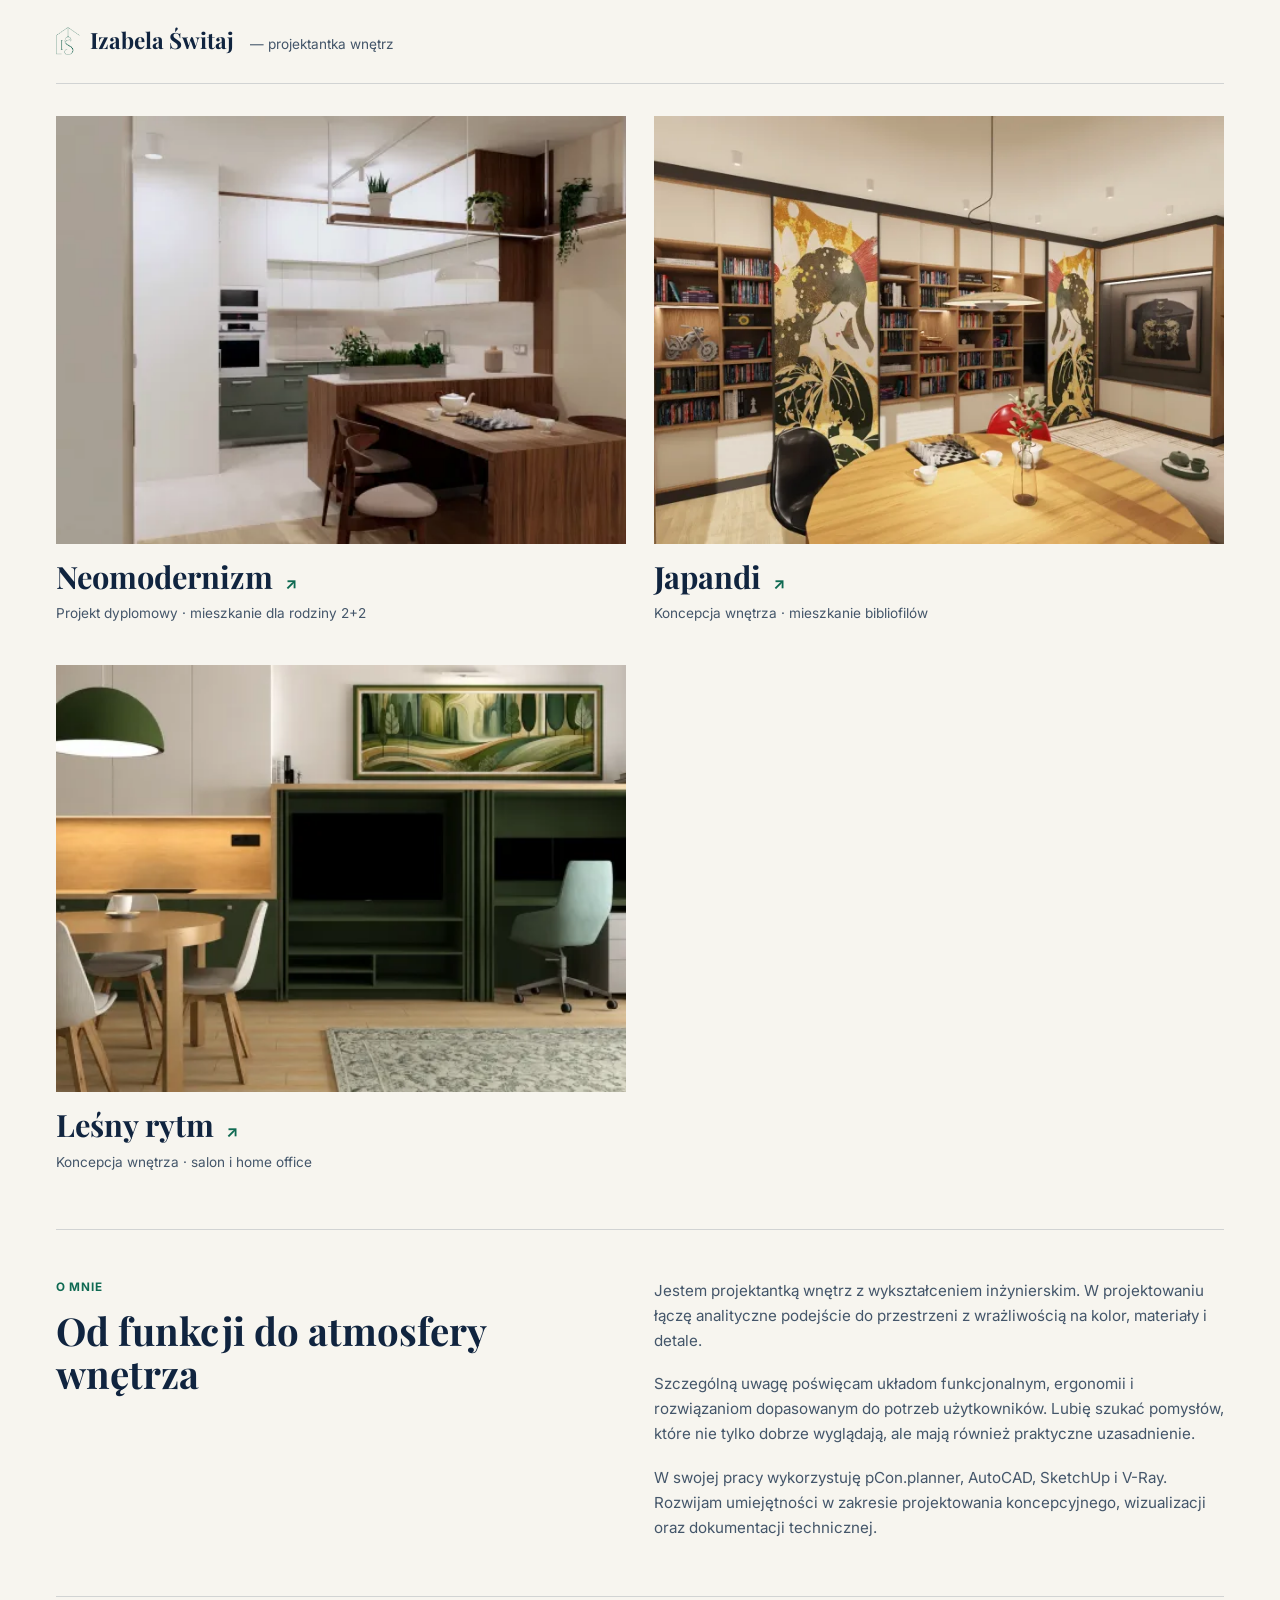
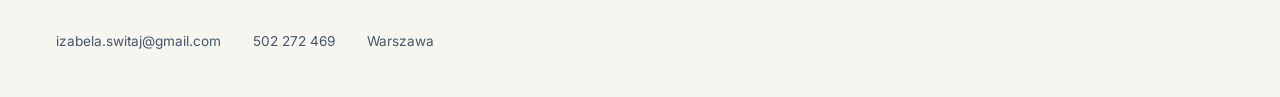
==== commit cc7ded55: "Refine project grid, add profile section and transparent monogram" ====
--- a/index.html
+++ b/index.html
@@ -33,21 +33,27 @@
   .cv-header h1 { position:relative; margin:0; padding-left:34px; font-size:1.4rem; letter-spacing:0; }
   .cv-logo { position:absolute; left:0; top:50%; transform:translateY(-50%); width:auto; height:28px; }
   .cv-header p { margin:0; font-size:.85rem; color:var(--ink-soft); }
-  .cv-projects { display:grid; gap:56px; padding-block:32px 56px; }
+  .cv-projects { display:grid; grid-template-columns:repeat(2,minmax(0,1fr)); gap:40px 28px; padding-block:32px 56px; }
   .cv-project { display:block; min-width:0; }
-  .cv-project img { width:100%; height:auto; }
-  .cv-caption { display:flex; justify-content:space-between; align-items:baseline; gap:12px 32px; padding-top:16px; }
+  .cv-project img { width:100%; height:auto; aspect-ratio:4/3; object-fit:cover; }
+  .cv-caption { display:flex; flex-direction:column; gap:8px; padding-top:16px; }
   .cv-caption h2 { margin:0; font-size:clamp(1.5rem,2.4vw,2.2rem); }
   .cv-caption h2 span { margin-left:12px; color:var(--green); font-family:var(--sans); font-size:1rem; }
   .cv-caption p { margin:0; color:var(--ink-soft); font-size:.85rem; }
   .cv-project:hover h2 { text-decoration:underline; text-decoration-thickness:1px; text-underline-offset:5px; }
-  .cv-footer { display:grid; grid-template-columns:1fr auto; gap:24px 48px; border-top:1px solid var(--line); padding-block:28px 40px; font-size:.85rem; color:var(--ink-soft); }
+  .cv-footer { display:block; border-top:1px solid var(--line); padding-block:28px 40px; font-size:.85rem; color:var(--ink-soft); }
   .cv-footer p { margin:0; }
-  .cv-footer address { display:flex; flex-direction:column; align-items:start; gap:4px; font-style:normal; }
+  .cv-footer address { display:flex; flex-wrap:wrap; align-items:center; gap:8px 32px; font-style:normal; }
   .cv-footer a { display:inline-flex; align-items:center; min-height:32px; }
   .cv-footer a:hover { text-decoration:underline; text-underline-offset:4px; }
+  .cv-about { display:grid; grid-template-columns:minmax(0,1fr) minmax(0,1fr); gap:28px; border-top:1px solid var(--line); padding-block:48px 56px; }
+  .cv-about h2 { max-width:18ch; margin-bottom:0; font-size:clamp(1.8rem,3vw,2.7rem); }
+  .cv-about-copy { max-width:64ch; color:var(--ink-soft); font-size:.95rem; }
+  .cv-about-copy p { margin-bottom:18px; }
+  .cv-about-copy p:last-child { margin-bottom:0; }
+  @media(max-width:700px) { .cv-about { grid-template-columns:1fr; padding-block:36px; } }
   @media(max-width:900px) { .cv-container { width:calc(100% - 64px); } .cv-caption { flex-direction:column; gap:8px; } }
-  @media(max-width:560px) { .cv-container { width:calc(100% - 40px); } .cv-header { padding-block:22px; } .cv-header h1 { font-size:1.25rem; } .cv-projects { gap:36px; padding-block:24px 36px; } .cv-footer { grid-template-columns:1fr; gap:20px; } .cv-footer a { min-height:44px; } }
+  @media(max-width:560px) { .cv-container { width:calc(100% - 40px); } .cv-header { padding-block:22px; } .cv-header h1 { font-size:1.25rem; } .cv-projects { grid-template-columns:1fr; gap:36px; padding-block:24px 36px; } .cv-footer { grid-template-columns:1fr; gap:20px; } .cv-footer a { min-height:44px; } }
 </style>
 </head>
 <body>
@@ -56,34 +62,40 @@
     <h1><img class="cv-logo" src="assets/is-sygnet.png" alt="" width="630" height="725" />Izabela Świtaj</h1>
     <p>— projektantka wnętrz</p>
   </header>
-  <main id="projekty" class="cv-projects cv-container" tabindex="-1" aria-label="Wybrane projekty wnętrz">
+  <main>
+  <section id="projekty" class="cv-projects cv-container" tabindex="-1" aria-label="Wybrane projekty wnętrz">
     <a class="cv-project" href="/portfolio/neomodernizm/" aria-labelledby="project-1">
-      <img src="assets/gallery/diploma-kitchen-dining-1.webp" srcset="assets/gallery/previews/diploma-kitchen-dining-1.webp 640w, assets/gallery/diploma-kitchen-dining-1.webp 1800w" sizes="(max-width: 560px) calc(100vw - 40px), (max-width: 900px) calc(100vw - 64px), (max-width: 1392px) calc(100vw - 112px), 1280px" alt="Jasna kuchnia i jadalnia z drewnianym stołem" width="1800" height="1013" fetchpriority="high" decoding="async" />
+      <img src="assets/gallery/diploma-kitchen-dining-1.webp" srcset="assets/gallery/previews/diploma-kitchen-dining-1.webp 640w, assets/gallery/diploma-kitchen-dining-1.webp 1800w" sizes="(max-width: 560px) calc(100vw - 40px), (max-width: 900px) calc((100vw - 92px) / 2), (max-width: 1392px) calc((100vw - 140px) / 2), 626px" alt="Jasna kuchnia i jadalnia z drewnianym stołem" width="1800" height="1013" fetchpriority="high" decoding="async" />
       <div class="cv-caption">
         <h2 id="project-1">Neomodernizm<span aria-hidden="true">↗</span></h2>
         <p>Projekt dyplomowy · mieszkanie dla rodziny 2+2</p>
       </div>
     </a>
     <a class="cv-project" href="/portfolio/japandi/" aria-labelledby="project-2">
-      <img src="assets/gallery/japandi-library.webp" srcset="assets/gallery/previews/japandi-library.webp 640w, assets/gallery/japandi-library.webp 1600w" sizes="(max-width: 560px) calc(100vw - 40px), (max-width: 900px) calc(100vw - 64px), (max-width: 1392px) calc(100vw - 112px), 1280px" alt="Salon z biblioteką i przesuwnymi panelami" width="1600" height="1200" loading="lazy" decoding="async" />
+      <img src="assets/gallery/japandi-library.webp" srcset="assets/gallery/previews/japandi-library.webp 640w, assets/gallery/japandi-library.webp 1600w" sizes="(max-width: 560px) calc(100vw - 40px), (max-width: 900px) calc((100vw - 92px) / 2), (max-width: 1392px) calc((100vw - 140px) / 2), 626px" alt="Salon z biblioteką i przesuwnymi panelami" width="1600" height="1200" loading="lazy" decoding="async" />
       <div class="cv-caption">
         <h2 id="project-2">Japandi<span aria-hidden="true">↗</span></h2>
         <p>Koncepcja wnętrza · mieszkanie bibliofilów</p>
       </div>
     </a>
     <a class="cv-project" href="/portfolio/lesny-rytm/" aria-labelledby="project-3">
-      <img src="assets/gallery/organic-rtv-open.webp" srcset="assets/gallery/previews/organic-rtv-open.webp 640w, assets/gallery/organic-rtv-open.webp 1672w" sizes="(max-width: 560px) calc(100vw - 40px), (max-width: 900px) calc(100vw - 64px), (max-width: 1392px) calc(100vw - 112px), 1280px" alt="Zielona zabudowa RTV z miejscem do pracy" width="1672" height="941" loading="lazy" decoding="async" />
+      <img src="assets/gallery/organic-rtv-open.webp" srcset="assets/gallery/previews/organic-rtv-open.webp 640w, assets/gallery/organic-rtv-open.webp 1672w" sizes="(max-width: 560px) calc(100vw - 40px), (max-width: 900px) calc((100vw - 92px) / 2), (max-width: 1392px) calc((100vw - 140px) / 2), 626px" alt="Zielona zabudowa RTV z miejscem do pracy" width="1672" height="941" loading="lazy" decoding="async" />
       <div class="cv-caption">
         <h2 id="project-3">Leśny rytm<span aria-hidden="true">↗</span></h2>
         <p>Koncepcja wnętrza · salon i home office</p>
       </div>
     </a>
+  </section>
+  <section class="cv-about cv-container" aria-labelledby="about-title">
+    <div><p class="eyebrow">O MNIE</p><h2 id="about-title">Od funkcji do atmosfery wnętrza</h2></div>
+    <div class="cv-about-copy">
+      <p>Jestem projektantką wnętrz z wykształceniem inżynierskim. W projektowaniu łączę analityczne podejście do przestrzeni z wrażliwością na kolor, materiały i detale.</p>
+      <p>Szczególną uwagę poświęcam układom funkcjonalnym, ergonomii i rozwiązaniom dopasowanym do potrzeb użytkowników. Lubię szukać pomysłów, które nie tylko dobrze wyglądają, ale mają również praktyczne uzasadnienie.</p>
+      <p>W swojej pracy wykorzystuję pCon.planner, AutoCAD, SketchUp i V-Ray. Rozwijam umiejętności w zakresie projektowania koncepcyjnego, wizualizacji oraz dokumentacji technicznej.</p>
+    </div>
+  </section>
   </main>
   <footer class="cv-footer cv-container">
-    <div>
-      <p>Projektantka wnętrz z wykształceniem inżynierskim.</p>
-      <p>Oprogramowanie: pCon.planner, AutoCAD, SketchUp, V-Ray.</p>
-    </div>
     <address aria-label="Kontakt">
       <a href="mailto:izabela.switaj@gmail.com">izabela.switaj@gmail.com</a>
       <a href="tel:+48502272469">502 272 469</a>
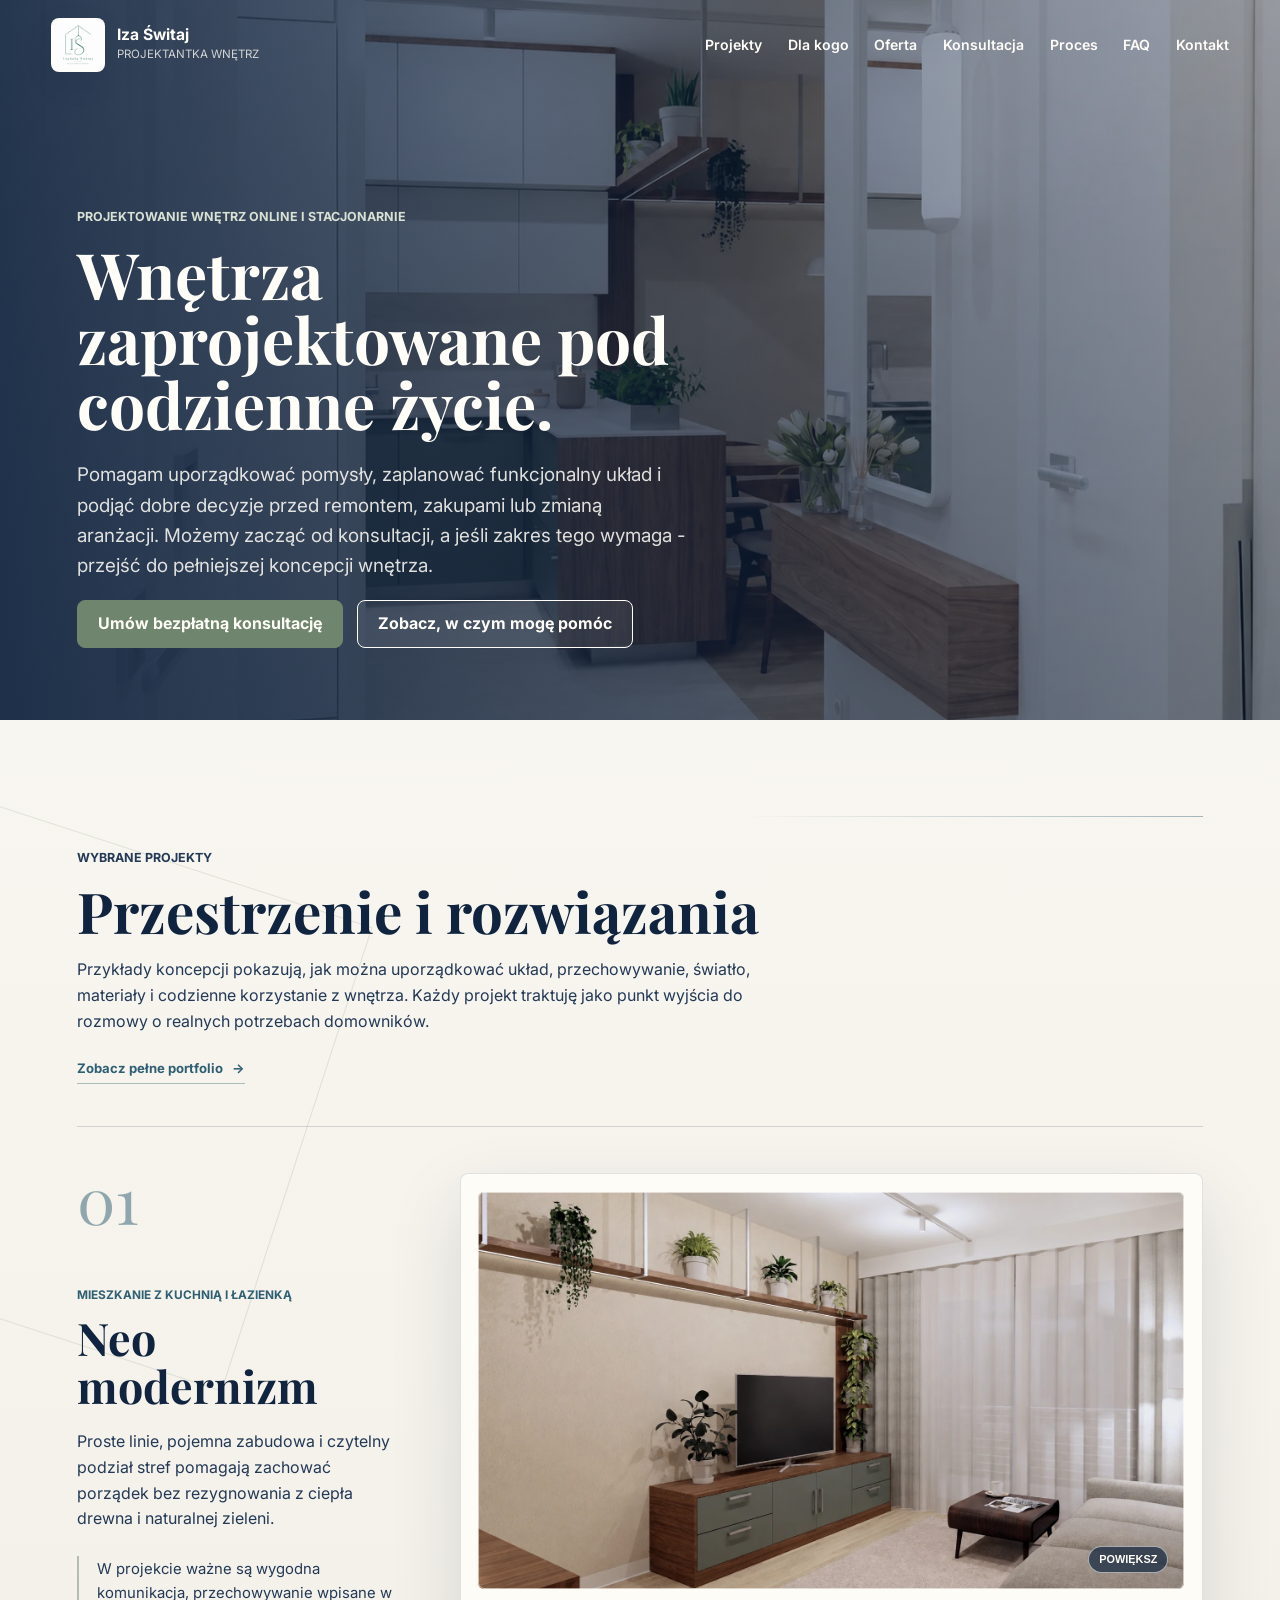
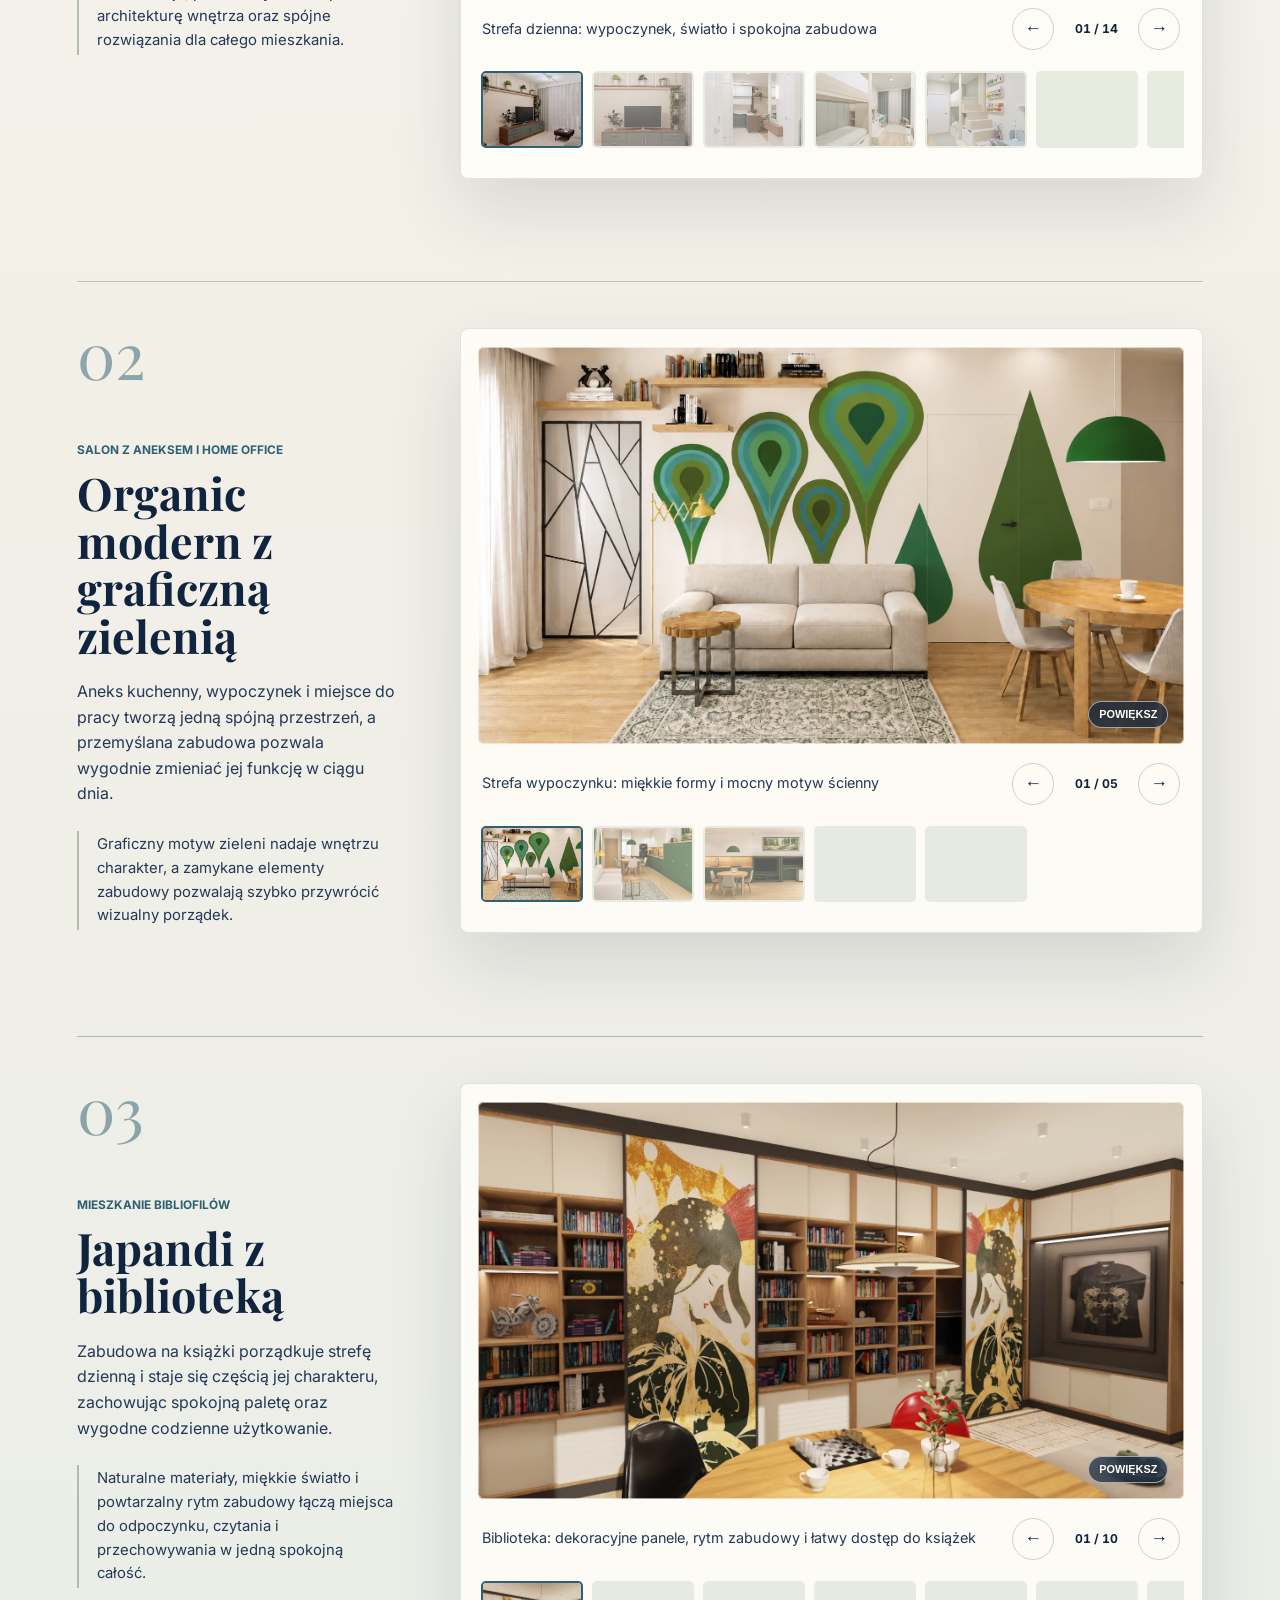
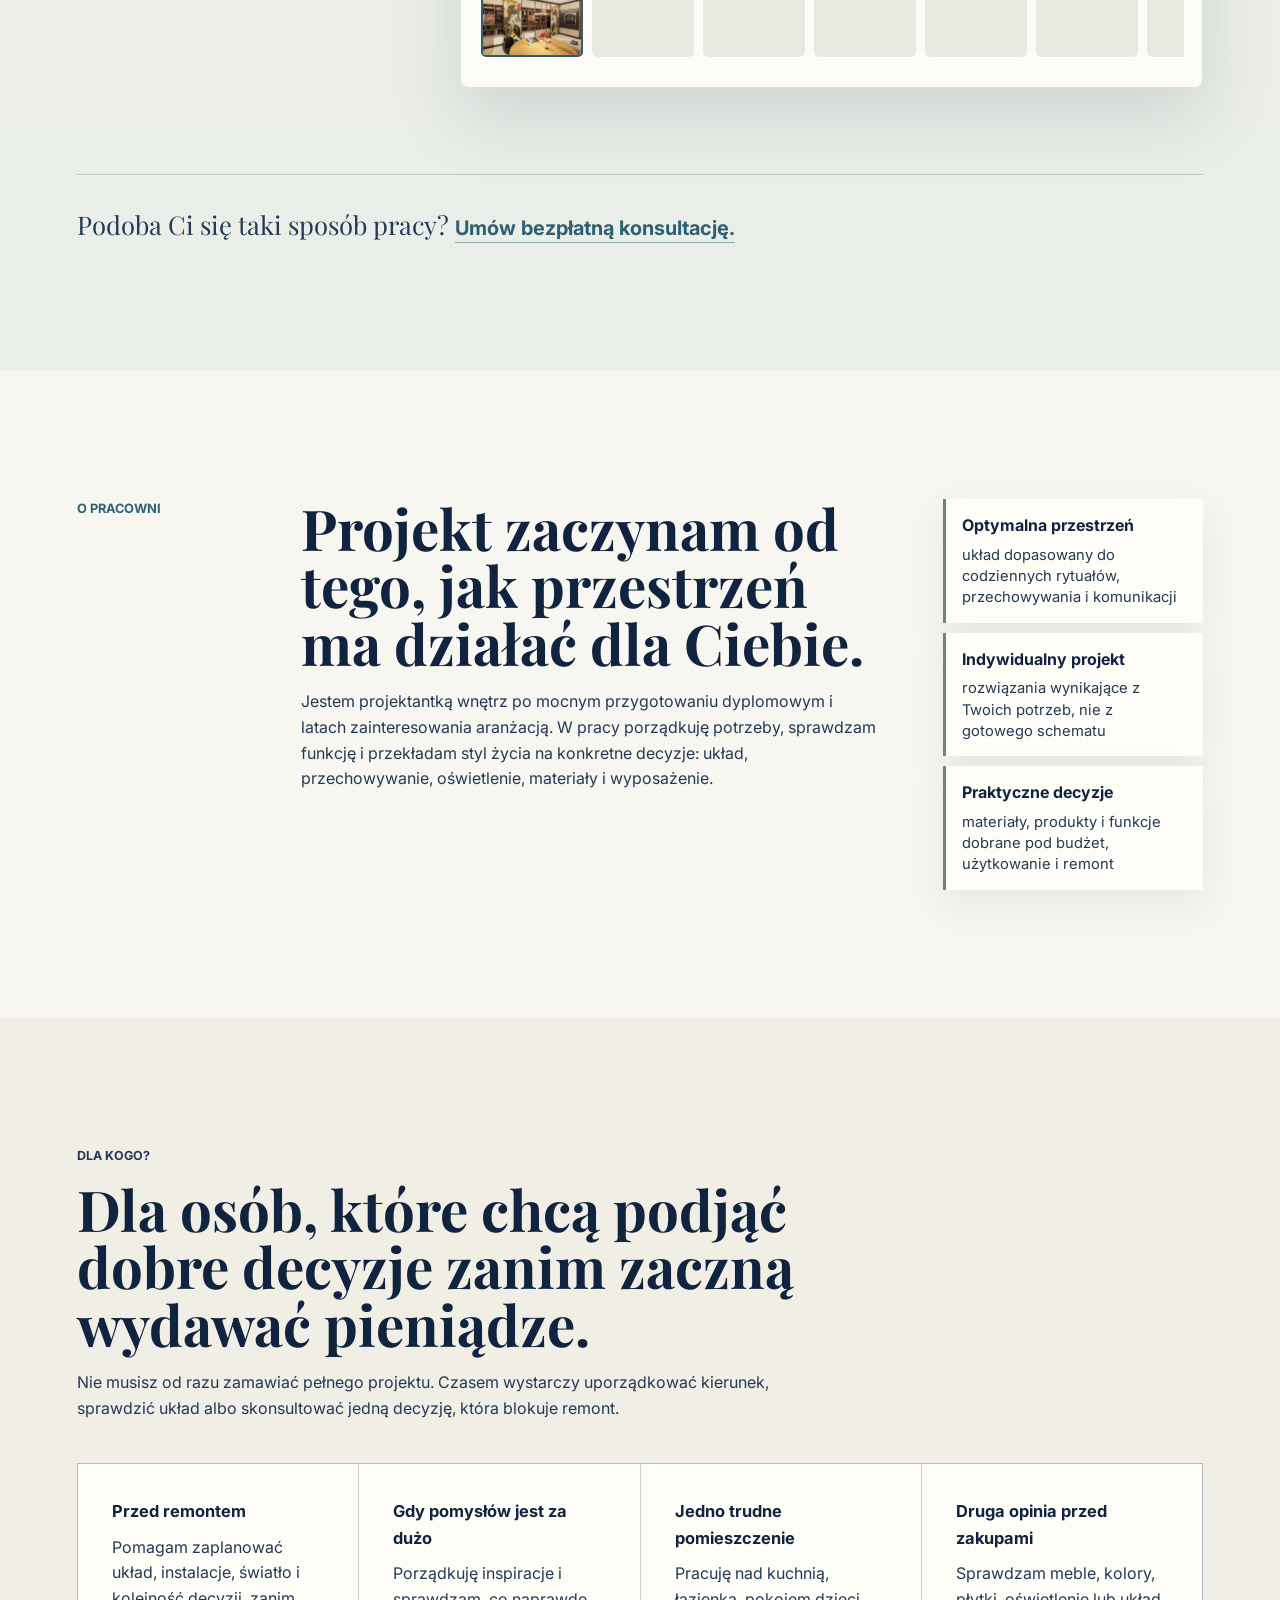
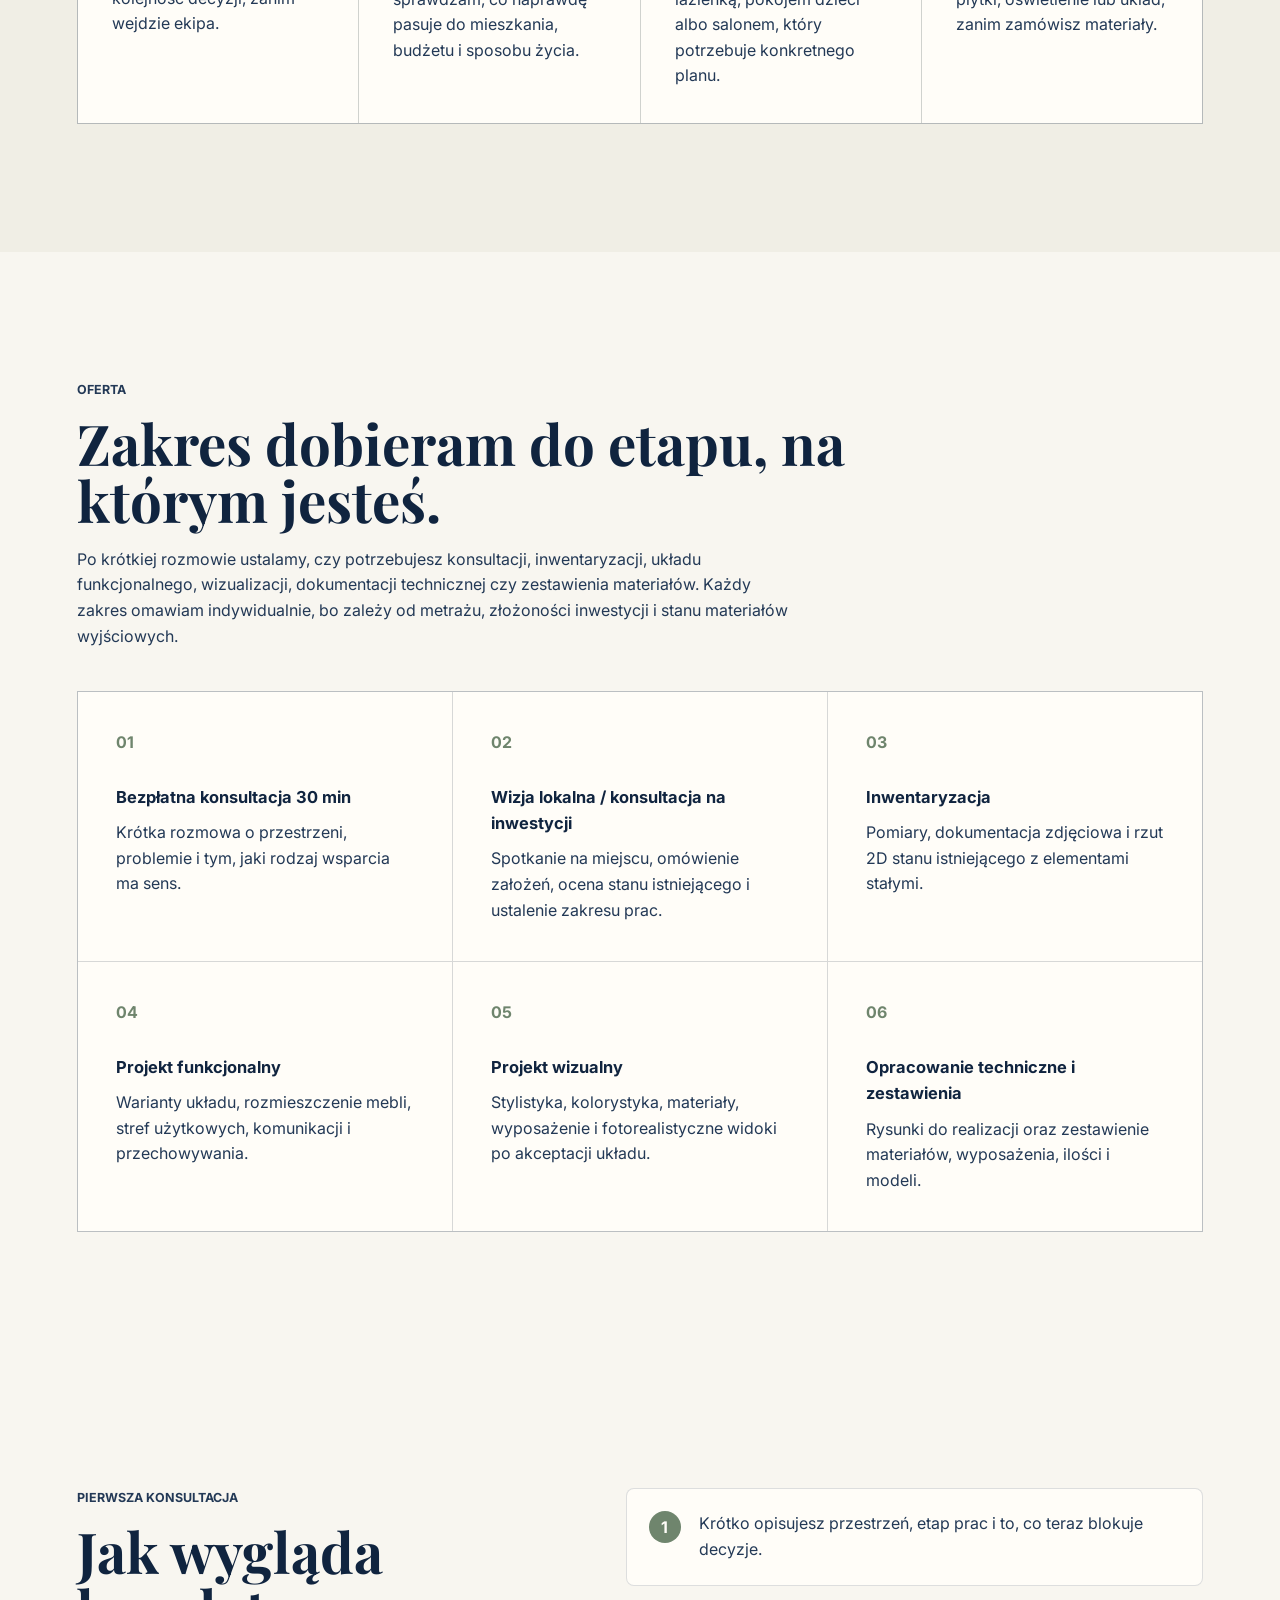
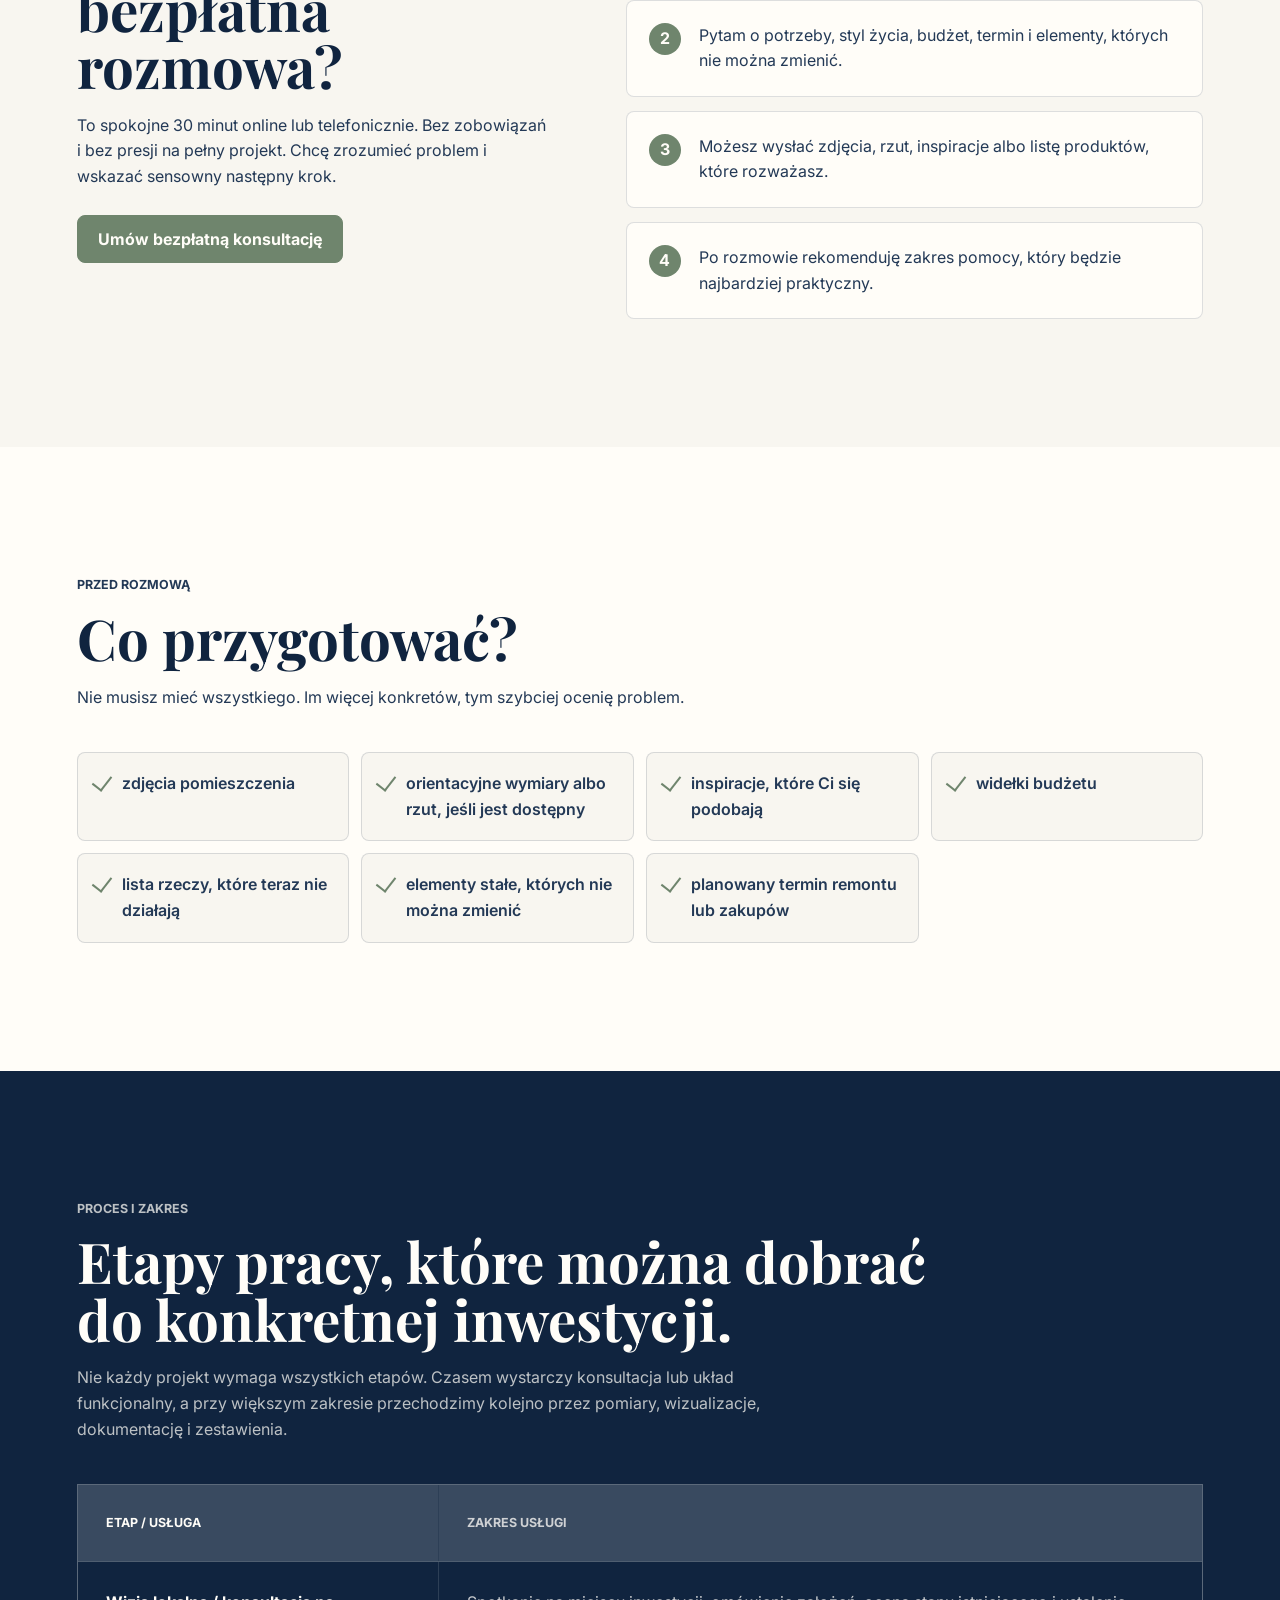
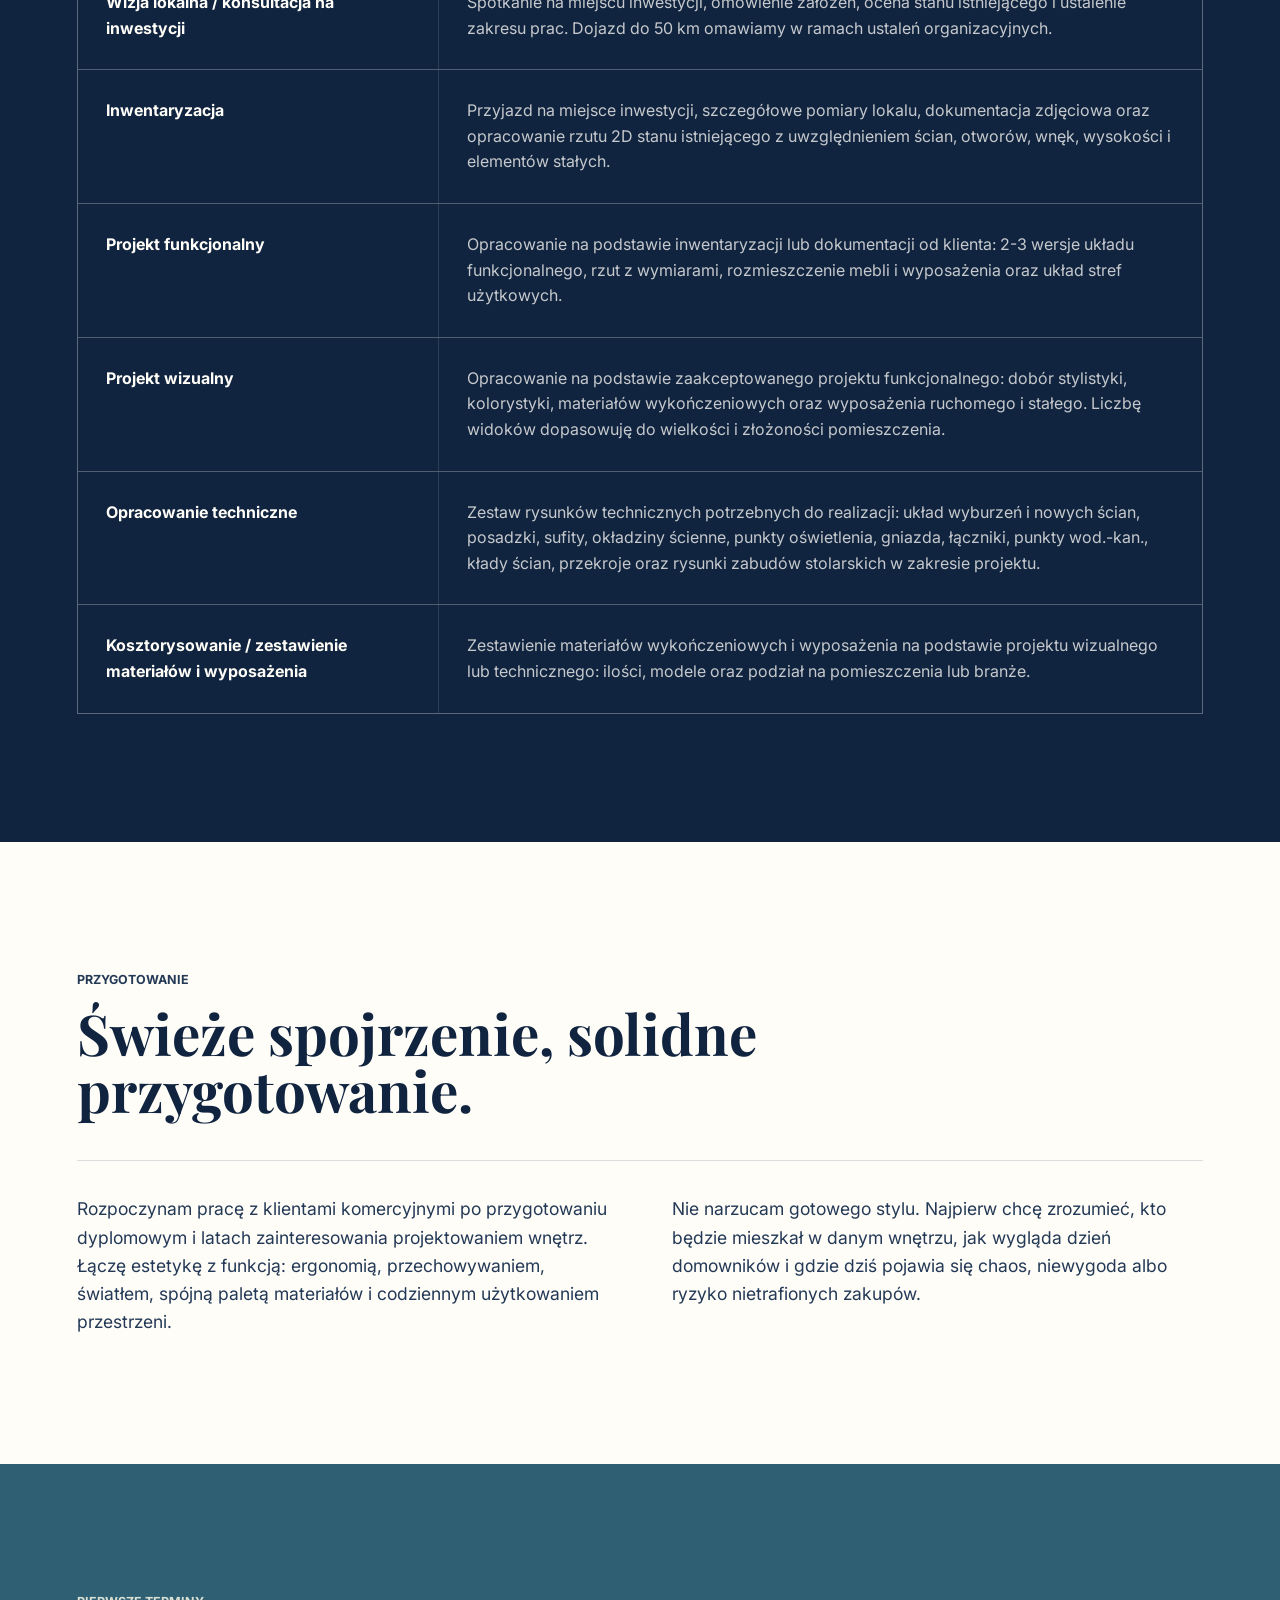
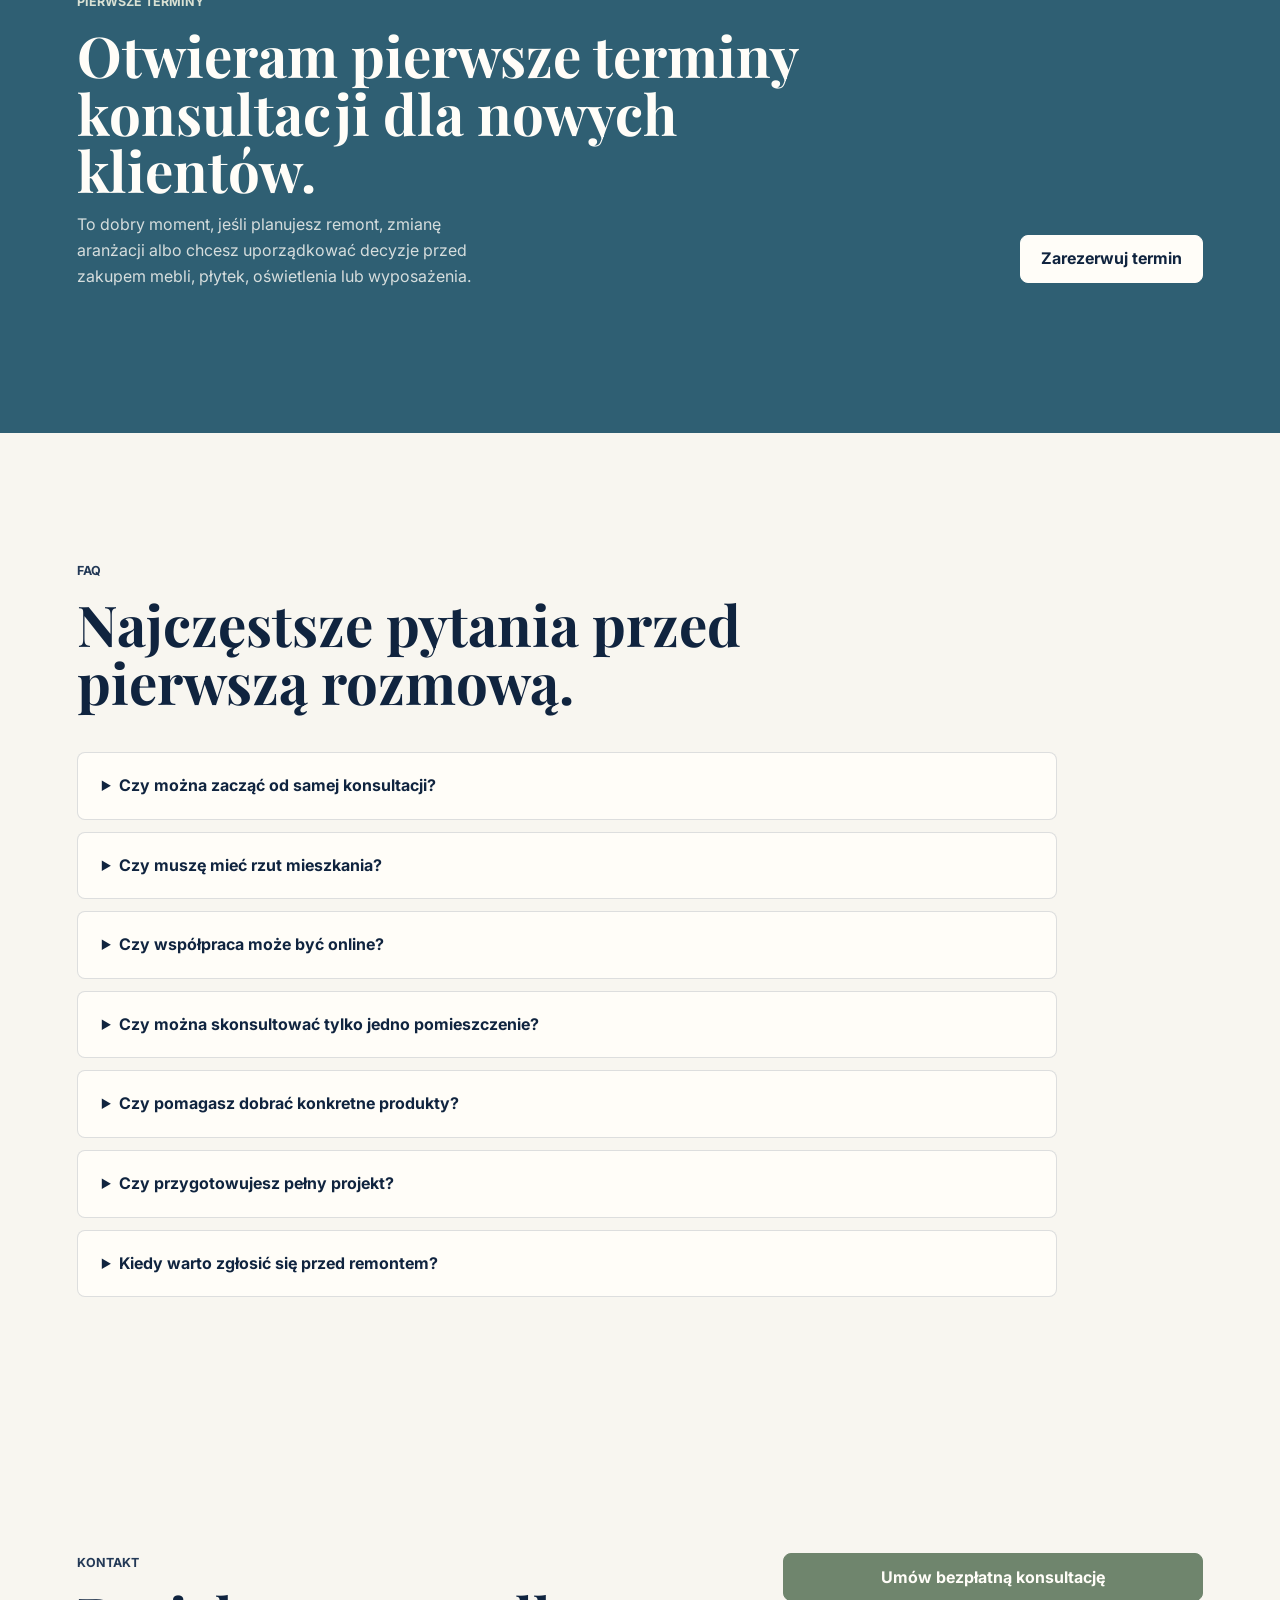
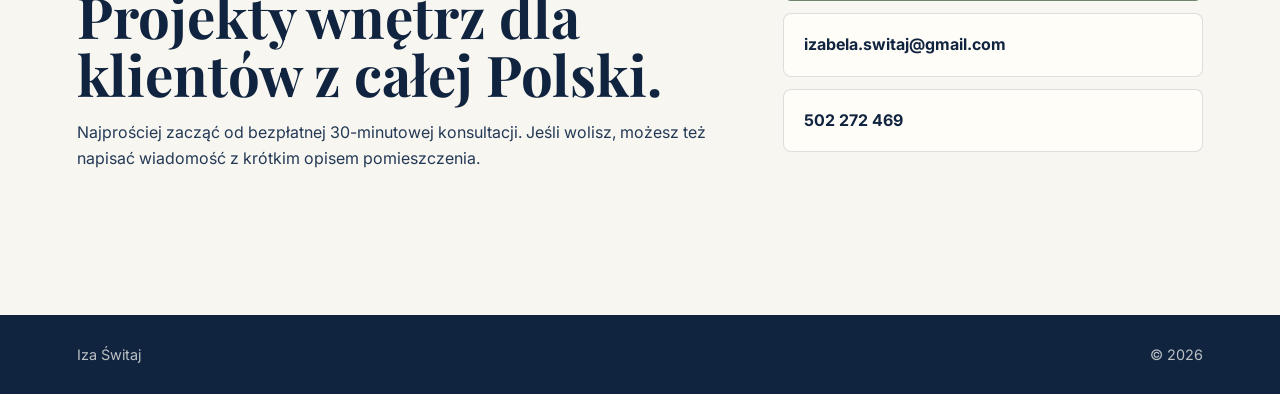
==== commit 169338a3: "Restore pre-portfolio studio homepage at /" ====
--- a/index.html
+++ b/index.html
@@ -1,106 +1,653 @@
 <!doctype html>
 <html lang="pl">
-<head>
-<meta charset="utf-8" />
-<meta name="viewport" content="width=device-width, initial-scale=1" />
-<meta
+  <head>
+    <meta charset="utf-8" />
+    <meta name="viewport" content="width=device-width, initial-scale=1" />
+    <meta
       name="description"
-      content="Portfolio projektowe Izabeli Świtaj, projektantki wnętrz z wykształceniem inżynierskim. Neomodernizm, Japandi i Leśny rytm — koncepcje, układy i wizualizacje."
+      content="Projektowanie wnętrz i konsultacje wnętrzarskie online, w Warszawie i okolicach. Układy funkcjonalne, kuchnie, łazienki i pomoc przed remontem."
     />
-<link rel="canonical" href="https://izabelaswitaj.pl/" />
-<title>Izabela Świtaj — projektantka wnętrz | Portfolio</title>
-<link rel="icon" href="assets/is-favicon.png" type="image/png" sizes="64x64" />
-<link rel="preconnect" href="https://fonts.googleapis.com" />
-<link rel="preconnect" href="https://fonts.gstatic.com" crossorigin />
-<link
+    <link rel="canonical" href="https://izabelaswitaj.pl/" />
+    <title>Iza Świtaj | Projektantka wnętrz</title>
+    <link rel="icon" href="assets/logo.jpeg" type="image/jpeg" />
+    <link rel="preconnect" href="https://fonts.googleapis.com" />
+    <link rel="preconnect" href="https://fonts.gstatic.com" crossorigin />
+    <link
       href="https://fonts.googleapis.com/css2?family=Inter:wght@400;500;600;700&family=Playfair+Display:wght@600;700&display=swap"
       rel="stylesheet"
     />
-<meta name="theme-color" content="#f7f5ef" />
-<meta property="og:type" content="website" />
-<meta property="og:locale" content="pl_PL" />
-<meta property="og:title" content="Izabela Świtaj — portfolio projektowe" />
-<meta property="og:description" content="Trzy wybrane projekty wnętrz: Neomodernizm, Japandi i Leśny rytm. Koncepcje, układy funkcjonalne i wizualizacje." />
-<meta property="og:url" content="https://izabelaswitaj.pl/" />
-<meta property="og:image" content="https://izabelaswitaj.pl/assets/gallery/diploma-kitchen-dining-1.webp" />
-<meta property="og:image:alt" content="Kuchnia i jadalnia w projekcie Neomodernizm Izabeli Świtaj" />
-<meta name="twitter:card" content="summary_large_image" />
-<script type="application/ld+json">{"@context":"https://schema.org","@type":"Person","name":"Izabela Świtaj","jobTitle":"Projektantka wnętrz","url":"https://izabelaswitaj.pl/","email":"mailto:izabela.switaj@gmail.com","telephone":"+48502272469"}</script>
-<link rel="stylesheet" href="portfolio/portfolio.css?v=20261104-6" />
-<style>
-  .cv-container { width:min(1280px,calc(100% - 112px)); margin-inline:auto; }
-  .cv-header { display:flex; flex-wrap:wrap; align-items:baseline; gap:8px 16px; padding-block:28px; border-bottom:1px solid var(--line); }
-  .cv-header h1 { position:relative; margin:0; padding-left:34px; font-size:1.4rem; letter-spacing:0; }
-  .cv-logo { position:absolute; left:0; top:50%; transform:translateY(-50%); width:auto; height:28px; }
-  .cv-header p { margin:0; font-size:.85rem; color:var(--ink-soft); }
-  .cv-projects { display:grid; grid-template-columns:repeat(2,minmax(0,1fr)); gap:40px 28px; padding-block:32px 56px; }
-  .cv-project { display:block; min-width:0; }
-  .cv-project img { width:100%; height:auto; aspect-ratio:4/3; object-fit:cover; }
-  .cv-caption { display:flex; flex-direction:column; gap:8px; padding-top:16px; }
-  .cv-caption h2 { margin:0; font-size:clamp(1.5rem,2.4vw,2.2rem); }
-  .cv-caption h2 span { margin-left:12px; color:var(--green); font-family:var(--sans); font-size:1rem; }
-  .cv-caption p { margin:0; color:var(--ink-soft); font-size:.85rem; }
-  .cv-project:hover h2 { text-decoration:underline; text-decoration-thickness:1px; text-underline-offset:5px; }
-  .cv-footer { display:block; border-top:1px solid var(--line); padding-block:28px 40px; font-size:.85rem; color:var(--ink-soft); }
-  .cv-footer p { margin:0; }
-  .cv-footer address { display:flex; flex-wrap:wrap; align-items:center; gap:8px 32px; font-style:normal; }
-  .cv-footer a { display:inline-flex; align-items:center; min-height:32px; }
-  .cv-footer a:hover { text-decoration:underline; text-underline-offset:4px; }
-  .cv-about { display:grid; grid-template-columns:minmax(0,1fr) minmax(0,1fr); gap:28px; border-top:1px solid var(--line); padding-block:48px 56px; }
-  .cv-about h2 { max-width:18ch; margin-bottom:0; font-size:clamp(1.8rem,3vw,2.7rem); }
-  .cv-about-copy { max-width:64ch; color:var(--ink-soft); font-size:.95rem; }
-  .cv-about-copy p { margin-bottom:18px; }
-  .cv-about-copy p:last-child { margin-bottom:0; }
-  @media(max-width:700px) { .cv-about { grid-template-columns:1fr; padding-block:36px; } }
-  @media(max-width:900px) { .cv-container { width:calc(100% - 64px); } .cv-caption { flex-direction:column; gap:8px; } }
-  @media(max-width:560px) { .cv-container { width:calc(100% - 40px); } .cv-header { padding-block:22px; } .cv-header h1 { font-size:1.25rem; } .cv-projects { grid-template-columns:1fr; gap:36px; padding-block:24px 36px; } .cv-footer { grid-template-columns:1fr; gap:20px; } .cv-footer a { min-height:44px; } }
-</style>
-</head>
-<body>
-  <a class="skip-link" href="#projekty">Przejdź do projektów</a>
-  <header class="cv-header cv-container">
-    <h1><img class="cv-logo" src="assets/is-sygnet.png" alt="" width="630" height="725" />Izabela Świtaj</h1>
-    <p>— projektantka wnętrz</p>
-  </header>
-  <main>
-  <section id="projekty" class="cv-projects cv-container" tabindex="-1" aria-label="Wybrane projekty wnętrz">
-    <a class="cv-project" href="/portfolio/neomodernizm/" aria-labelledby="project-1">
-      <img src="assets/gallery/diploma-kitchen-dining-1.webp" srcset="assets/gallery/previews/diploma-kitchen-dining-1.webp 640w, assets/gallery/diploma-kitchen-dining-1.webp 1800w" sizes="(max-width: 560px) calc(100vw - 40px), (max-width: 900px) calc((100vw - 92px) / 2), (max-width: 1392px) calc((100vw - 140px) / 2), 626px" alt="Jasna kuchnia i jadalnia z drewnianym stołem" width="1800" height="1013" fetchpriority="high" decoding="async" />
-      <div class="cv-caption">
-        <h2 id="project-1">Neomodernizm<span aria-hidden="true">↗</span></h2>
-        <p>Projekt dyplomowy · mieszkanie dla rodziny 2+2</p>
-      </div>
-    </a>
-    <a class="cv-project" href="/portfolio/japandi/" aria-labelledby="project-2">
-      <img src="assets/gallery/japandi-library.webp" srcset="assets/gallery/previews/japandi-library.webp 640w, assets/gallery/japandi-library.webp 1600w" sizes="(max-width: 560px) calc(100vw - 40px), (max-width: 900px) calc((100vw - 92px) / 2), (max-width: 1392px) calc((100vw - 140px) / 2), 626px" alt="Salon z biblioteką i przesuwnymi panelami" width="1600" height="1200" loading="lazy" decoding="async" />
-      <div class="cv-caption">
-        <h2 id="project-2">Japandi<span aria-hidden="true">↗</span></h2>
-        <p>Koncepcja wnętrza · mieszkanie bibliofilów</p>
-      </div>
-    </a>
-    <a class="cv-project" href="/portfolio/lesny-rytm/" aria-labelledby="project-3">
-      <img src="assets/gallery/organic-rtv-open.webp" srcset="assets/gallery/previews/organic-rtv-open.webp 640w, assets/gallery/organic-rtv-open.webp 1672w" sizes="(max-width: 560px) calc(100vw - 40px), (max-width: 900px) calc((100vw - 92px) / 2), (max-width: 1392px) calc((100vw - 140px) / 2), 626px" alt="Zielona zabudowa RTV z miejscem do pracy" width="1672" height="941" loading="lazy" decoding="async" />
-      <div class="cv-caption">
-        <h2 id="project-3">Leśny rytm<span aria-hidden="true">↗</span></h2>
-        <p>Koncepcja wnętrza · salon i home office</p>
-      </div>
-    </a>
-  </section>
-  <section class="cv-about cv-container" aria-labelledby="about-title">
-    <div><p class="eyebrow">O MNIE</p><h2 id="about-title">Od funkcji do atmosfery wnętrza</h2></div>
-    <div class="cv-about-copy">
-      <p>Jestem projektantką wnętrz z wykształceniem inżynierskim. W projektowaniu łączę analityczne podejście do przestrzeni z wrażliwością na kolor, materiały i detale.</p>
-      <p>Szczególną uwagę poświęcam układom funkcjonalnym, ergonomii i rozwiązaniom dopasowanym do potrzeb użytkowników. Lubię szukać pomysłów, które nie tylko dobrze wyglądają, ale mają również praktyczne uzasadnienie.</p>
-      <p>W swojej pracy wykorzystuję pCon.planner, AutoCAD, SketchUp i V-Ray. Rozwijam umiejętności w zakresie projektowania koncepcyjnego, wizualizacji oraz dokumentacji technicznej.</p>
+    <link rel="stylesheet" href="styles.css?v=20260730-2" />
+  </head>
+  <body>
+    <header class="site-header" data-header>
+      <a class="brand" href="#start" aria-label="Iza Świtaj - strona główna">
+        <span class="brand-mark">
+          <img src="assets/logo.jpeg" alt="" width="512" height="512" />
+        </span>
+        <span>
+          <strong>Iza Świtaj</strong>
+          <small>projektantka wnętrz</small>
+        </span>
+      </a>
+      <button class="nav-toggle" type="button" aria-expanded="false" aria-controls="nav" aria-label="Otwórz menu" data-nav-toggle>
+        <span></span>
+        <span></span>
+      </button>
+      <nav id="nav" class="site-nav" data-nav aria-label="Główna nawigacja">
+        <a href="#projekty">Projekty</a>
+        <a href="#dla-kogo">Dla kogo</a>
+        <a href="#oferta">Oferta</a>
+        <a href="#konsultacja">Konsultacja</a>
+        <a href="#proces">Proces</a>
+        <a href="#faq">FAQ</a>
+        <a href="#kontakt">Kontakt</a>
+      </nav>
+    </header>
+
+    <main id="start">
+      <section class="hero">
+        <div class="hero-media" aria-hidden="true">
+          <img
+            src="assets/gallery/diploma-entry-kitchen.webp"
+            alt=""
+            width="1448"
+            height="1086"
+            decoding="async"
+            fetchpriority="high"
+          />
+        </div>
+        <div class="hero-overlay"></div>
+        <div class="hero-content">
+          <p class="eyebrow">Projektowanie wnętrz online i stacjonarnie</p>
+          <h1>Wnętrza zaprojektowane pod codzienne życie.</h1>
+          <p>
+            Pomagam uporządkować pomysły, zaplanować funkcjonalny układ i podjąć dobre
+            decyzje przed remontem, zakupami lub zmianą aranżacji. Możemy zacząć od
+            konsultacji, a jeśli zakres tego wymaga - przejść do pełniejszej koncepcji
+            wnętrza.
+          </p>
+          <div class="hero-actions">
+            <a
+              class="button button-primary"
+              href="https://cal.eu/izabela-switaj/30min"
+              target="_blank"
+              rel="noopener"
+            >
+              Umów bezpłatną konsultację
+            </a>
+            <a class="button button-ghost" href="#oferta">Zobacz, w czym mogę pomóc</a>
+          </div>
+        </div>
+      </section>
+
+      <section id="projekty" class="section portfolio-section" aria-labelledby="projects-title">
+        <div class="section-heading">
+          <p class="eyebrow">Wybrane projekty</p>
+          <h2 id="projects-title">Przestrzenie i rozwiązania</h2>
+          <p>
+            Przykłady koncepcji pokazują, jak można uporządkować układ, przechowywanie,
+            światło, materiały i codzienne korzystanie z wnętrza. Każdy projekt traktuję
+            jako punkt wyjścia do rozmowy o realnych potrzebach domowników.
+          </p>
+          <a class="project-portfolio-link project-section-portfolio-link" href="/portfolio/">
+            Zobacz pełne portfolio <span aria-hidden="true">→</span>
+          </a>
+        </div>
+        <div class="home-project-list">
+          <article class="home-project-showcase" data-project-gallery data-project-name="Neo modernizm">
+            <div class="home-project-copy">
+              <span class="project-number" aria-hidden="true">01</span>
+              <p class="project-kicker">Mieszkanie z kuchnią i łazienką</p>
+              <h3>Neo modernizm</h3>
+              <p>
+                Proste linie, pojemna zabudowa i czytelny podział stref pomagają zachować
+                porządek bez rezygnowania z ciepła drewna i naturalnej zieleni.
+              </p>
+              <p class="project-detail">
+                W projekcie ważne są wygodna komunikacja, przechowywanie wpisane w architekturę
+                wnętrza oraz spójne rozwiązania dla całego mieszkania.
+              </p>
+            </div>
+
+            <div class="home-project-viewer">
+              <button
+                class="project-main-image image-open"
+                type="button"
+                data-project-main
+                data-lightbox-src="assets/gallery/diploma-living-room.webp"
+                data-lightbox-caption="Neo modernizm - strefa dzienna"
+                aria-label="Powiększ aktualne zdjęcie projektu Neo modernizm"
+              >
+                <img
+                  src="assets/gallery/diploma-living-room.webp"
+                  alt="Strefa dzienna z sofą i uporządkowaną zabudową RTV"
+                  width="1672"
+                  height="941"
+                  loading="lazy"
+                  decoding="async"
+                  data-project-main-image
+                  data-fit="cover"
+                />
+                <span class="project-zoom-hint" aria-hidden="true">Powiększ</span>
+              </button>
+
+              <div class="project-viewer-info">
+                <p class="project-image-caption" data-project-caption>Strefa dzienna: wypoczynek, światło i spokojna zabudowa</p>
+                <div class="project-viewer-toolbar">
+                  <button class="project-nav" type="button" data-project-prev aria-label="Poprzednie zdjęcie projektu Neo modernizm">←</button>
+                  <span class="project-counter" data-project-counter aria-live="polite">01 / 14</span>
+                  <button class="project-nav" type="button" data-project-next aria-label="Następne zdjęcie projektu Neo modernizm">→</button>
+                </div>
+              </div>
+
+              <div class="project-thumbnails" data-project-thumbs role="group" aria-label="Miniatury projektu Neo modernizm">
+                <button class="project-thumbnail is-active" type="button" data-project-thumb data-caption="Strefa dzienna: wypoczynek, światło i spokojna zabudowa" aria-label="Pokaż strefę dzienną" aria-pressed="true" aria-current="true">
+                  <img src="assets/gallery/diploma-living-room.webp" alt="Strefa dzienna z sofą i uporządkowaną zabudową RTV" width="1672" height="941" loading="lazy" decoding="async" />
+                </button>
+                <button class="project-thumbnail" type="button" data-project-thumb data-caption="Zabudowa RTV: przechowywanie i uporządkowana kompozycja" aria-label="Pokaż zabudowę RTV" aria-pressed="false">
+                  <img src="assets/gallery/diploma-living-tv.webp" alt="Zabudowa RTV z zielonymi frontami" width="1672" height="941" loading="lazy" decoding="async" />
+                </button>
+                <button class="project-thumbnail" type="button" data-project-thumb data-caption="Hol i kuchnia: czytelne wejście oraz zabudowa porządkująca przestrzeń" aria-label="Pokaż hol i kuchnię" aria-pressed="false">
+                  <img src="assets/gallery/diploma-entry-kitchen.webp" alt="Hol z widokiem na kuchnię" width="1448" height="1086" loading="lazy" decoding="async" />
+                </button>
+                <button class="project-thumbnail" type="button" data-project-thumb data-caption="Pokój dzieci: wygodna strefa snu i zabudowa na małym metrażu" aria-label="Pokaż strefę snu w pokoju dzieci" aria-pressed="false">
+                  <img src="assets/gallery/diploma-child-bed.webp" alt="Pokój dzieci z łóżkiem i zabudową" width="1672" height="941" loading="lazy" decoding="async" />
+                </button>
+                <button class="project-thumbnail" type="button" data-project-thumb data-caption="Schody i przechowywanie: dodatkowa funkcja w zwartej zabudowie" aria-label="Pokaż schody i przechowywanie w pokoju dzieci" aria-pressed="false">
+                  <img src="assets/gallery/diploma-child-bunk.webp" alt="Pokój dzieci ze schodami do łóżka i schowkami" width="1672" height="941" loading="lazy" decoding="async" />
+                </button>
+                <button class="project-thumbnail" type="button" data-project-thumb data-caption="Strefa nauki: dwa miejsca do pracy i dostępne przechowywanie" aria-label="Pokaż strefę nauki w pokoju dzieci" aria-pressed="false">
+                  <img src="assets/gallery/diploma-child-desk.webp" alt="Pokój dzieci z dwoma miejscami do nauki" width="1672" height="941" loading="lazy" decoding="async" />
+                </button>
+                <button class="project-thumbnail" type="button" data-project-thumb data-caption="Zabudowa pokoju: porządek, półki i miejsce na codzienne rzeczy" aria-label="Pokaż zabudowę pokoju dzieci" aria-pressed="false">
+                  <img src="assets/gallery/diploma-child-storage.webp" alt="Pokój dzieci z wysoką zabudową i półkami" width="1672" height="941" loading="lazy" decoding="async" />
+                </button>
+                <button class="project-thumbnail" type="button" data-project-thumb data-caption="Łazienka: strefy sanitarne, pranie i przechowywanie w jednej zabudowie" aria-label="Pokaż widok łazienki" aria-pressed="false">
+                  <img src="assets/gallery/diploma-bathroom-overview.webp" alt="Łazienka z prysznicem, zabudową i pralką" width="1448" height="1086" loading="lazy" decoding="async" />
+                </button>
+                <button class="project-thumbnail" type="button" data-project-thumb data-caption="Strefa wanny: jasne materiały i wygodne codzienne użytkowanie" aria-label="Pokaż strefę wanny" aria-pressed="false">
+                  <img src="assets/gallery/diploma-bathroom-bath.webp" alt="Wanna z parawanem i jasną okładziną" width="1672" height="941" loading="lazy" decoding="async" />
+                </button>
+                <button class="project-thumbnail" type="button" data-project-thumb data-caption="Strefa umywalki: lekka szafka, lustro i praktyczne światło" aria-label="Pokaż strefę umywalki" aria-pressed="false">
+                  <img src="assets/gallery/diploma-bathroom-vanity.webp" alt="Umywalka z drewnianą szafką i okrągłym lustrem" width="1672" height="941" loading="lazy" decoding="async" />
+                </button>
+                <button class="project-thumbnail" type="button" data-project-thumb data-caption="Detal łazienki: spójność drewna, ceramiki i jasnej bazy" aria-label="Pokaż detal łazienki" aria-pressed="false">
+                  <img src="assets/gallery/diploma-bathroom-detail.webp" alt="Detal umywalki i szafki w łazience" width="1448" height="1086" loading="lazy" decoding="async" />
+                </button>
+                <button class="project-thumbnail" type="button" data-project-thumb data-caption="Hol: podręczna konsola i lustro przy strefie wejściowej" aria-label="Pokaż konsolę w holu" aria-pressed="false">
+                  <img src="assets/gallery/diploma-hall-console.webp" alt="Drewniana konsola i lustro w holu" width="1447" height="1087" loading="lazy" decoding="async" />
+                </button>
+                <button class="project-thumbnail" type="button" data-project-thumb data-caption="Komunikacja: jasna przestrzeń i dyskretne miejsce odkładcze" aria-label="Pokaż komunikację i hol" aria-pressed="false">
+                  <img src="assets/gallery/diploma-hall.webp" alt="Jasny hol z drewnianą konsolą" width="1448" height="1086" loading="lazy" decoding="async" />
+                </button>
+                <button class="project-thumbnail" type="button" data-project-thumb data-caption="Układ funkcjonalny: podział stref i logika codziennego użytkowania" data-fit="contain" aria-label="Pokaż układ funkcjonalny" aria-pressed="false">
+                  <img src="assets/gallery/diploma-plan.webp" alt="Rzut funkcjonalny mieszkania" width="1672" height="941" loading="lazy" decoding="async" />
+                </button>
+              </div>
+            </div>
+          </article>
+
+          <article class="home-project-showcase" data-project-gallery data-project-name="Organic modern z graficzną zielenią">
+            <div class="home-project-copy">
+              <span class="project-number" aria-hidden="true">02</span>
+              <p class="project-kicker">Salon z aneksem i home office</p>
+              <h3>Organic modern z graficzną zielenią</h3>
+              <p>
+                Aneks kuchenny, wypoczynek i miejsce do pracy tworzą jedną spójną przestrzeń,
+                a przemyślana zabudowa pozwala wygodnie zmieniać jej funkcję w ciągu dnia.
+              </p>
+              <p class="project-detail">
+                Graficzny motyw zieleni nadaje wnętrzu charakter, a zamykane elementy zabudowy
+                pozwalają szybko przywrócić wizualny porządek.
+              </p>
+            </div>
+
+            <div class="home-project-viewer">
+              <button
+                class="project-main-image image-open"
+                type="button"
+                data-project-main
+                data-lightbox-src="assets/gallery/organic-sofa.webp"
+                data-lightbox-caption="Organic modern z graficzną zielenią - strefa wypoczynku"
+                aria-label="Powiększ aktualne zdjęcie projektu Organic modern z graficzną zielenią"
+              >
+                <img
+                  src="assets/gallery/organic-sofa.webp"
+                  alt="Salon z sofą, zielonymi akcentami i dekoracyjną ścianą"
+                  width="1672"
+                  height="941"
+                  loading="lazy"
+                  decoding="async"
+                  data-project-main-image
+                  data-fit="cover"
+                />
+                <span class="project-zoom-hint" aria-hidden="true">Powiększ</span>
+              </button>
+
+              <div class="project-viewer-info">
+                <p class="project-image-caption" data-project-caption>Strefa wypoczynku: miękkie formy i mocny motyw ścienny</p>
+                <div class="project-viewer-toolbar">
+                  <button class="project-nav" type="button" data-project-prev aria-label="Poprzednie zdjęcie projektu Organic modern">←</button>
+                  <span class="project-counter" data-project-counter aria-live="polite">01 / 05</span>
+                  <button class="project-nav" type="button" data-project-next aria-label="Następne zdjęcie projektu Organic modern">→</button>
+                </div>
+              </div>
+
+              <div class="project-thumbnails" data-project-thumbs role="group" aria-label="Miniatury projektu Organic modern">
+                <button class="project-thumbnail is-active" type="button" data-project-thumb data-caption="Strefa wypoczynku: miękkie formy i mocny motyw ścienny" aria-label="Pokaż strefę wypoczynku" aria-pressed="true" aria-current="true">
+                  <img src="assets/gallery/organic-sofa.webp" alt="Salon z sofą, zielonymi akcentami i dekoracyjną ścianą" width="1672" height="941" loading="lazy" decoding="async" />
+                </button>
+                <button class="project-thumbnail" type="button" data-project-thumb data-caption="Aneks i jadalnia: spójna zabudowa, przechowywanie i miejsce spotkań" aria-label="Pokaż aneks kuchenny i jadalnię" aria-pressed="false">
+                  <img src="assets/gallery/organic-kitchen.webp" alt="Salon z aneksem kuchennym w zielonej zabudowie" width="1184" height="864" loading="lazy" decoding="async" />
+                </button>
+                <button class="project-thumbnail" type="button" data-project-thumb data-caption="Home office: biurko wpisane w zabudowę RTV i strefę dzienną" aria-label="Pokaż miejsce do pracy" aria-pressed="false">
+                  <img src="assets/gallery/organic-home-office.webp" alt="Zabudowa RTV połączona z miejscem do pracy" width="1672" height="941" loading="lazy" decoding="async" />
+                </button>
+                <button class="project-thumbnail" type="button" data-project-thumb data-caption="Zamknięta zabudowa RTV: porządek wizualny i miejsce na przechowywanie" aria-label="Pokaż zamkniętą zabudowę RTV" aria-pressed="false">
+                  <img src="assets/gallery/organic-rtv-closed.webp" alt="Zamknięta zabudowa RTV z zielonym akcentem" width="1672" height="941" loading="lazy" decoding="async" />
+                </button>
+                <button class="project-thumbnail" type="button" data-project-thumb data-caption="Otwarta zabudowa RTV: dostęp do sprzętu i dodatkowej strefy pracy" aria-label="Pokaż otwartą zabudowę RTV" aria-pressed="false">
+                  <img src="assets/gallery/organic-rtv-open.webp" alt="Otwarta zabudowa RTV z wysuwanym miejscem do pracy" width="1672" height="941" loading="lazy" decoding="async" />
+                </button>
+              </div>
+            </div>
+          </article>
+
+          <article class="home-project-showcase" data-project-gallery data-project-name="Japandi z biblioteką">
+            <div class="home-project-copy">
+              <span class="project-number" aria-hidden="true">03</span>
+              <p class="project-kicker">Mieszkanie bibliofilów</p>
+              <h3>Japandi z biblioteką</h3>
+              <p>
+                Zabudowa na książki porządkuje strefę dzienną i staje się częścią jej
+                charakteru, zachowując spokojną paletę oraz wygodne codzienne użytkowanie.
+              </p>
+              <p class="project-detail">
+                Naturalne materiały, miękkie światło i powtarzalny rytm zabudowy łączą miejsca
+                do odpoczynku, czytania i przechowywania w jedną spokojną całość.
+              </p>
+            </div>
+
+            <div class="home-project-viewer">
+              <button
+                class="project-main-image image-open"
+                type="button"
+                data-project-main
+                data-lightbox-src="assets/gallery/japandi-library.webp"
+                data-lightbox-caption="Japandi z biblioteką - zabudowa na książki"
+                aria-label="Powiększ aktualne zdjęcie projektu Japandi z biblioteką"
+              >
+                <img
+                  src="assets/gallery/japandi-library.webp"
+                  alt="Biblioteka z dekoracyjnymi przesuwnymi panelami"
+                  width="1600"
+                  height="1200"
+                  loading="lazy"
+                  decoding="async"
+                  data-project-main-image
+                  data-fit="cover"
+                />
+                <span class="project-zoom-hint" aria-hidden="true">Powiększ</span>
+              </button>
+
+              <div class="project-viewer-info">
+                <p class="project-image-caption" data-project-caption>Biblioteka: dekoracyjne panele, rytm zabudowy i łatwy dostęp do książek</p>
+                <div class="project-viewer-toolbar">
+                  <button class="project-nav" type="button" data-project-prev aria-label="Poprzednie zdjęcie projektu Japandi">←</button>
+                  <span class="project-counter" data-project-counter aria-live="polite">01 / 10</span>
+                  <button class="project-nav" type="button" data-project-next aria-label="Następne zdjęcie projektu Japandi">→</button>
+                </div>
+              </div>
+
+              <div class="project-thumbnails" data-project-thumbs role="group" aria-label="Miniatury projektu Japandi z biblioteką">
+                <button class="project-thumbnail is-active" type="button" data-project-thumb data-caption="Biblioteka: dekoracyjne panele, rytm zabudowy i łatwy dostęp do książek" aria-label="Pokaż bibliotekę" aria-pressed="true" aria-current="true">
+                  <img src="assets/gallery/japandi-library.webp" alt="Biblioteka z dekoracyjnymi przesuwnymi panelami" width="1600" height="1200" loading="lazy" decoding="async" />
+                </button>
+                <button class="project-thumbnail" type="button" data-project-thumb data-caption="Strefa dzienna: czytelne połączenie wypoczynku, jadalni i kuchni" aria-label="Pokaż otwartą strefę dzienną" aria-pressed="false">
+                  <img src="assets/gallery/japandi-open-space.webp" alt="Otwarta strefa dzienna w stylu japandi" width="1600" height="1200" loading="lazy" decoding="async" />
+                </button>
+                <button class="project-thumbnail" type="button" data-project-thumb data-caption="Jadalnia: spokojna paleta i wygodne miejsce codziennych spotkań" aria-label="Pokaż jadalnię" aria-pressed="false">
+                  <img src="assets/gallery/japandi-dining.webp" alt="Jadalnia z drewnianym stołem i naturalnymi materiałami" width="1600" height="1200" loading="lazy" decoding="async" />
+                </button>
+                <button class="project-thumbnail" type="button" data-project-thumb data-caption="Jadalnia i kuchnia: wspólna paleta materiałów porządkuje otwartą przestrzeń" aria-label="Pokaż jadalnię z kuchnią" aria-pressed="false">
+                  <img src="assets/gallery/japandi-dining-kitchen.webp" alt="Jadalnia połączona z kuchnią w stylu japandi" width="1600" height="1200" loading="lazy" decoding="async" />
+                </button>
+                <button class="project-thumbnail" type="button" data-project-thumb data-caption="Kuchnia: funkcjonalna zabudowa i ciepłe wykończenie drewna" aria-label="Pokaż kuchnię" aria-pressed="false">
+                  <img src="assets/gallery/japandi-kitchen.webp" alt="Kuchnia z drewnianą zabudową" width="1600" height="1200" loading="lazy" decoding="async" />
+                </button>
+                <button class="project-thumbnail" type="button" data-project-thumb data-caption="Sypialnia: wyciszona przestrzeń z uporządkowanym przechowywaniem" aria-label="Pokaż sypialnię" aria-pressed="false">
+                  <img src="assets/gallery/japandi-bedroom.webp" alt="Sypialnia w spokojnej palecie naturalnych barw" width="1600" height="1200" loading="lazy" decoding="async" />
+                </button>
+                <button class="project-thumbnail" type="button" data-project-thumb data-caption="Łazienka: naturalne materiały i czytelny podział funkcji" aria-label="Pokaż łazienkę" aria-pressed="false">
+                  <img src="assets/gallery/japandi-bathroom.webp" alt="Łazienka z drewnem i jasną ceramiką" width="1600" height="1200" loading="lazy" decoding="async" />
+                </button>
+                <button class="project-thumbnail" type="button" data-project-thumb data-caption="Moodboard materiałowy: drewno, miękkie tkaniny i graficzny akcent" data-fit="contain" aria-label="Pokaż moodboard materiałowy" aria-pressed="false">
+                  <img src="assets/gallery/japandi-moodboard-3d.webp" alt="Moodboard materiałowy projektu Japandi z biblioteką" width="1800" height="1143" loading="lazy" decoding="async" />
+                </button>
+                <button class="project-thumbnail" type="button" data-project-thumb data-caption="Kierunek wizualny: naturalne materiały, sztuka i spokojne światło" data-fit="contain" aria-label="Pokaż moodboard inspiracji" aria-pressed="false">
+                  <img src="assets/gallery/japandi-moodboard-2d.webp" alt="Moodboard inspiracji projektu Japandi z biblioteką" width="1240" height="1800" loading="lazy" decoding="async" />
+                </button>
+                <button class="project-thumbnail" type="button" data-project-thumb data-caption="Układ funkcjonalny: strefa dzienna, sypialnia i uporządkowana komunikacja" data-fit="contain" aria-label="Pokaż układ funkcjonalny mieszkania" aria-pressed="false">
+                  <img src="assets/gallery/japandi-plan.webp" alt="Rzut funkcjonalny mieszkania w projekcie Japandi" width="1600" height="1200" loading="lazy" decoding="async" />
+                </button>
+              </div>
+            </div>
+          </article>
+        </div>
+        <div class="project-consultation-cta">
+          <p>
+            Podoba Ci się taki sposób pracy?
+            <a href="https://cal.eu/izabela-switaj/30min" target="_blank" rel="noopener">
+              Umów bezpłatną konsultację.
+            </a>
+          </p>
+        </div>
+      </section>
+
+      <section class="intro section" aria-labelledby="intro-title">
+        <div class="section-label">O pracowni</div>
+        <div>
+          <h2 id="intro-title">Projekt zaczynam od tego, jak przestrzeń ma działać dla Ciebie.</h2>
+          <p>
+            Jestem projektantką wnętrz po mocnym przygotowaniu dyplomowym i latach
+            zainteresowania aranżacją. W pracy porządkuję potrzeby, sprawdzam funkcję i
+            przekładam styl życia na konkretne decyzje: układ, przechowywanie, oświetlenie,
+            materiały i wyposażenie.
+          </p>
+        </div>
+        <ul class="qualities" aria-label="Efekty współpracy">
+          <li>
+            <strong>Optymalna przestrzeń</strong>
+            <span>układ dopasowany do codziennych rytuałów, przechowywania i komunikacji</span>
+          </li>
+          <li>
+            <strong>Indywidualny projekt</strong>
+            <span>rozwiązania wynikające z Twoich potrzeb, nie z gotowego schematu</span>
+          </li>
+          <li>
+            <strong>Praktyczne decyzje</strong>
+            <span>materiały, produkty i funkcje dobrane pod budżet, użytkowanie i remont</span>
+          </li>
+        </ul>
+      </section>
+
+      <section id="dla-kogo" class="section soft-band" aria-labelledby="dla-kogo-title">
+        <div class="section-heading">
+          <p class="eyebrow">Dla kogo?</p>
+          <h2 id="dla-kogo-title">Dla osób, które chcą podjąć dobre decyzje zanim zaczną wydawać pieniądze.</h2>
+          <p>
+            Nie musisz od razu zamawiać pełnego projektu. Czasem wystarczy uporządkować
+            kierunek, sprawdzić układ albo skonsultować jedną decyzję, która blokuje remont.
+          </p>
+        </div>
+        <div class="card-grid four-grid">
+          <article>
+            <h3>Przed remontem</h3>
+            <p>Pomagam zaplanować układ, instalacje, światło i kolejność decyzji, zanim wejdzie ekipa.</p>
+          </article>
+          <article>
+            <h3>Gdy pomysłów jest za dużo</h3>
+            <p>Porządkuję inspiracje i sprawdzam, co naprawdę pasuje do mieszkania, budżetu i sposobu życia.</p>
+          </article>
+          <article>
+            <h3>Jedno trudne pomieszczenie</h3>
+            <p>Pracuję nad kuchnią, łazienką, pokojem dzieci albo salonem, który potrzebuje konkretnego planu.</p>
+          </article>
+          <article>
+            <h3>Druga opinia przed zakupami</h3>
+            <p>Sprawdzam meble, kolory, płytki, oświetlenie lub układ, zanim zamówisz materiały.</p>
+          </article>
+        </div>
+      </section>
+
+      <section id="oferta" class="section" aria-labelledby="oferta-title">
+        <div class="section-heading">
+          <p class="eyebrow">Oferta</p>
+          <h2 id="oferta-title">Zakres dobieram do etapu, na którym jesteś.</h2>
+          <p>
+            Po krótkiej rozmowie ustalamy, czy potrzebujesz konsultacji, inwentaryzacji,
+            układu funkcjonalnego, wizualizacji, dokumentacji technicznej czy zestawienia
+            materiałów. Każdy zakres omawiam indywidualnie, bo zależy od metrażu,
+            złożoności inwestycji i stanu materiałów wyjściowych.
+          </p>
+        </div>
+        <div class="service-grid">
+          <article>
+            <span>01</span>
+            <h3>Bezpłatna konsultacja 30 min</h3>
+            <p>Krótka rozmowa o przestrzeni, problemie i tym, jaki rodzaj wsparcia ma sens.</p>
+          </article>
+          <article>
+            <span>02</span>
+            <h3>Wizja lokalna / konsultacja na inwestycji</h3>
+            <p>Spotkanie na miejscu, omówienie założeń, ocena stanu istniejącego i ustalenie zakresu prac.</p>
+          </article>
+          <article>
+            <span>03</span>
+            <h3>Inwentaryzacja</h3>
+            <p>Pomiary, dokumentacja zdjęciowa i rzut 2D stanu istniejącego z elementami stałymi.</p>
+          </article>
+          <article>
+            <span>04</span>
+            <h3>Projekt funkcjonalny</h3>
+            <p>Warianty układu, rozmieszczenie mebli, stref użytkowych, komunikacji i przechowywania.</p>
+          </article>
+          <article>
+            <span>05</span>
+            <h3>Projekt wizualny</h3>
+            <p>Stylistyka, kolorystyka, materiały, wyposażenie i fotorealistyczne widoki po akceptacji układu.</p>
+          </article>
+          <article>
+            <span>06</span>
+            <h3>Opracowanie techniczne i zestawienia</h3>
+            <p>Rysunki do realizacji oraz zestawienie materiałów, wyposażenia, ilości i modeli.</p>
+          </article>
+        </div>
+      </section>
+
+      <section id="konsultacja" class="section split-section" aria-labelledby="konsultacja-title">
+        <div class="section-heading compact-heading">
+          <p class="eyebrow">Pierwsza konsultacja</p>
+          <h2 id="konsultacja-title">Jak wygląda bezpłatna rozmowa?</h2>
+          <p>
+            To spokojne 30 minut online lub telefonicznie. Bez zobowiązań i bez presji na
+            pełny projekt. Chcę zrozumieć problem i wskazać sensowny następny krok.
+          </p>
+          <a
+            class="button button-primary"
+            href="https://cal.eu/izabela-switaj/30min"
+            target="_blank"
+            rel="noopener"
+          >
+            Umów bezpłatną konsultację
+          </a>
+        </div>
+        <ol class="consult-list">
+          <li>Krótko opisujesz przestrzeń, etap prac i to, co teraz blokuje decyzje.</li>
+          <li>Pytam o potrzeby, styl życia, budżet, termin i elementy, których nie można zmienić.</li>
+          <li>Możesz wysłać zdjęcia, rzut, inspiracje albo listę produktów, które rozważasz.</li>
+          <li>Po rozmowie rekomenduję zakres pomocy, który będzie najbardziej praktyczny.</li>
+        </ol>
+      </section>
+
+      <section class="section checklist-section" aria-labelledby="checklist-title">
+        <div class="section-heading">
+          <p class="eyebrow">Przed rozmową</p>
+          <h2 id="checklist-title">Co przygotować?</h2>
+          <p>Nie musisz mieć wszystkiego. Im więcej konkretów, tym szybciej ocenię problem.</p>
+        </div>
+        <ul class="checklist">
+          <li>zdjęcia pomieszczenia</li>
+          <li>orientacyjne wymiary albo rzut, jeśli jest dostępny</li>
+          <li>inspiracje, które Ci się podobają</li>
+          <li>widełki budżetu</li>
+          <li>lista rzeczy, które teraz nie działają</li>
+          <li>elementy stałe, których nie można zmienić</li>
+          <li>planowany termin remontu lub zakupów</li>
+        </ul>
+      </section>
+
+      <section id="proces" class="process section dark-band" aria-labelledby="proces-title">
+        <div class="section-heading">
+          <p class="eyebrow">Proces i zakres</p>
+          <h2 id="proces-title">Etapy pracy, które można dobrać do konkretnej inwestycji.</h2>
+          <p>
+            Nie każdy projekt wymaga wszystkich etapów. Czasem wystarczy konsultacja lub
+            układ funkcjonalny, a przy większym zakresie przechodzimy kolejno przez pomiary,
+            wizualizacje, dokumentację i zestawienia.
+          </p>
+        </div>
+        <div class="scope-table" role="table" aria-label="Etapy i zakres usług">
+          <div class="scope-row scope-head" role="row">
+            <div role="columnheader">Etap / usługa</div>
+            <div role="columnheader">Zakres usługi</div>
+          </div>
+          <div class="scope-row" role="row">
+            <div role="cell">Wizja lokalna / konsultacja na inwestycji</div>
+            <div role="cell">Spotkanie na miejscu inwestycji, omówienie założeń, ocena stanu istniejącego i ustalenie zakresu prac. Dojazd do 50 km omawiamy w ramach ustaleń organizacyjnych.</div>
+          </div>
+          <div class="scope-row" role="row">
+            <div role="cell">Inwentaryzacja</div>
+            <div role="cell">Przyjazd na miejsce inwestycji, szczegółowe pomiary lokalu, dokumentacja zdjęciowa oraz opracowanie rzutu 2D stanu istniejącego z uwzględnieniem ścian, otworów, wnęk, wysokości i elementów stałych.</div>
+          </div>
+          <div class="scope-row" role="row">
+            <div role="cell">Projekt funkcjonalny</div>
+            <div role="cell">Opracowanie na podstawie inwentaryzacji lub dokumentacji od klienta: 2-3 wersje układu funkcjonalnego, rzut z wymiarami, rozmieszczenie mebli i wyposażenia oraz układ stref użytkowych.</div>
+          </div>
+          <div class="scope-row" role="row">
+            <div role="cell">Projekt wizualny</div>
+            <div role="cell">Opracowanie na podstawie zaakceptowanego projektu funkcjonalnego: dobór stylistyki, kolorystyki, materiałów wykończeniowych oraz wyposażenia ruchomego i stałego. Liczbę widoków dopasowuję do wielkości i złożoności pomieszczenia.</div>
+          </div>
+          <div class="scope-row" role="row">
+            <div role="cell">Opracowanie techniczne</div>
+            <div role="cell">Zestaw rysunków technicznych potrzebnych do realizacji: układ wyburzeń i nowych ścian, posadzki, sufity, okładziny ścienne, punkty oświetlenia, gniazda, łączniki, punkty wod.-kan., kłady ścian, przekroje oraz rysunki zabudów stolarskich w zakresie projektu.</div>
+          </div>
+          <div class="scope-row" role="row">
+            <div role="cell">Kosztorysowanie / zestawienie materiałów i wyposażenia</div>
+            <div role="cell">Zestawienie materiałów wykończeniowych i wyposażenia na podstawie projektu wizualnego lub technicznego: ilości, modele oraz podział na pomieszczenia lub branże.</div>
+          </div>
+        </div>
+      </section>
+
+      <section class="section credibility" aria-labelledby="credibility-title">
+        <div class="section-heading">
+          <p class="eyebrow">Przygotowanie</p>
+          <h2 id="credibility-title">Świeże spojrzenie, solidne przygotowanie.</h2>
+        </div>
+        <div class="credibility-grid">
+          <p>
+            Rozpoczynam pracę z klientami komercyjnymi po przygotowaniu dyplomowym i
+            latach zainteresowania projektowaniem wnętrz. Łączę estetykę z funkcją:
+            ergonomią, przechowywaniem, światłem, spójną paletą materiałów i codziennym
+            użytkowaniem przestrzeni.
+          </p>
+          <p>
+            Nie narzucam gotowego stylu. Najpierw chcę zrozumieć, kto będzie mieszkał w
+            danym wnętrzu, jak wygląda dzień domowników i gdzie dziś pojawia się chaos,
+            niewygoda albo ryzyko nietrafionych zakupów.
+          </p>
+        </div>
+      </section>
+
+      <section class="consultation section">
+        <div>
+          <p class="eyebrow">Pierwsze terminy</p>
+          <h2>Otwieram pierwsze terminy konsultacji dla nowych klientów.</h2>
+        </div>
+        <p>
+          To dobry moment, jeśli planujesz remont, zmianę aranżacji albo chcesz uporządkować
+          decyzje przed zakupem mebli, płytek, oświetlenia lub wyposażenia.
+        </p>
+        <a
+          class="button button-primary"
+          href="https://cal.eu/izabela-switaj/30min"
+          target="_blank"
+          rel="noopener"
+        >
+          Zarezerwuj termin
+        </a>
+      </section>
+
+      <section id="faq" class="section faq-section" aria-labelledby="faq-title">
+        <div class="section-heading">
+          <p class="eyebrow">FAQ</p>
+          <h2 id="faq-title">Najczęstsze pytania przed pierwszą rozmową.</h2>
+        </div>
+        <div class="faq-list">
+          <details>
+            <summary>Czy można zacząć od samej konsultacji?</summary>
+            <p>Tak. Konsultacja może być jednorazową pomocą albo pierwszym krokiem do szerszego projektu.</p>
+          </details>
+          <details>
+            <summary>Czy muszę mieć rzut mieszkania?</summary>
+            <p>Nie. Rzut pomaga, ale na start wystarczą zdjęcia, orientacyjne wymiary i opis problemu.</p>
+          </details>
+          <details>
+            <summary>Czy współpraca może być online?</summary>
+            <p>Tak. Konsultacje i wiele etapów koncepcji można przeprowadzić online na podstawie zdjęć, planów i rozmowy.</p>
+          </details>
+          <details>
+            <summary>Czy można skonsultować tylko jedno pomieszczenie?</summary>
+            <p>Tak. Jedno trudne pomieszczenie to bardzo dobry zakres na konsultację albo metamorfozę.</p>
+          </details>
+          <details>
+            <summary>Czy pomagasz dobrać konkretne produkty?</summary>
+            <p>Tak, jeśli taki zakres ustalimy. Może to obejmować meble, oświetlenie, materiały i inspiracje zakupowe.</p>
+          </details>
+          <details>
+            <summary>Czy przygotowujesz pełny projekt?</summary>
+            <p>Tak, przy większym zakresie po omówieniu potrzeb, budżetu, dostępnych materiałów i harmonogramu.</p>
+          </details>
+          <details>
+            <summary>Kiedy warto zgłosić się przed remontem?</summary>
+            <p>Najlepiej zanim zamówisz materiały, meble lub rozpoczniesz prace. Wtedy najłatwiej uniknąć kosztownych zmian.</p>
+          </details>
+        </div>
+      </section>
+
+      <section id="kontakt" class="contact section" aria-labelledby="kontakt-title">
+        <div>
+          <p class="eyebrow">Kontakt</p>
+          <h2 id="kontakt-title">Projekty wnętrz dla klientów z całej Polski.</h2>
+          <p>
+            Najprościej zacząć od bezpłatnej 30-minutowej konsultacji. Jeśli wolisz, możesz
+            też napisać wiadomość z krótkim opisem pomieszczenia.
+          </p>
+        </div>
+        <address>
+          <a
+            class="button button-primary"
+            href="https://cal.eu/izabela-switaj/30min"
+            target="_blank"
+            rel="noopener"
+          >
+            Umów bezpłatną konsultację
+          </a>
+          <a href="mailto:izabela.switaj@gmail.com">izabela.switaj@gmail.com</a>
+          <a href="tel:+48502272469">502 272 469</a>
+        </address>
+      </section>
+    </main>
+
+    <footer class="site-footer">
+      <span>Iza Świtaj</span>
+      <span>© <span data-year></span></span>
+    </footer>
+
+    <div class="lightbox" data-lightbox hidden>
+      <button class="lightbox-close" type="button" data-lightbox-close aria-label="Zamknij podgląd zdjęcia">
+        Zamknij
+      </button>
+      <figure class="lightbox-frame">
+        <img
+          src="[data-uri]"
+          alt=""
+          data-lightbox-image
+        />
+        <figcaption data-lightbox-caption></figcaption>
+      </figure>
     </div>
-  </section>
-  </main>
-  <footer class="cv-footer cv-container">
-    <address aria-label="Kontakt">
-      <a href="mailto:izabela.switaj@gmail.com">izabela.switaj@gmail.com</a>
-      <a href="tel:+48502272469">502 272 469</a>
-      <span>Warszawa</span>
-    </address>
-  </footer>
-</body>
+
+    <script src="script.js?v=20260730-2"></script>
+  </body>
 </html>
--- a/styles.css
+++ b/styles.css
@@ -0,0 +1,1424 @@
+:root {
+  --ink: #10243f;
+  --ink-soft: #233956;
+  --blue: #2f5f73;
+  --green: #6f856d;
+  --sage: #d9e1d4;
+  --sand: #d6c6ab;
+  --paper: #f8f6f0;
+  --white: #fffdf8;
+  --line: rgba(16, 36, 63, 0.14);
+  --shadow: 0 28px 80px rgba(16, 36, 63, 0.16);
+  --radius: 8px;
+  --serif: "Playfair Display", Georgia, serif;
+  --sans: "Inter", Arial, sans-serif;
+}
+
+* {
+  box-sizing: border-box;
+}
+
+html {
+  scroll-behavior: smooth;
+  overflow-x: hidden;
+}
+
+body {
+  margin: 0;
+  color: var(--ink);
+  background: var(--paper);
+  font-family: var(--sans);
+  line-height: 1.6;
+  overflow-x: hidden;
+}
+
+body.lightbox-open {
+  overflow: hidden;
+}
+
+img {
+  display: block;
+  max-width: 100%;
+  height: auto;
+}
+
+a {
+  color: inherit;
+  text-decoration: none;
+}
+
+a:focus-visible,
+button:focus-visible,
+summary:focus-visible {
+  outline: 3px solid var(--sand);
+  outline-offset: 4px;
+}
+
+.site-header {
+  position: fixed;
+  z-index: 20;
+  top: 0;
+  left: 0;
+  right: 0;
+  display: flex;
+  align-items: center;
+  justify-content: space-between;
+  gap: 32px;
+  padding: 18px clamp(20px, 4vw, 56px);
+  color: var(--white);
+  transition: background 180ms ease, color 180ms ease, box-shadow 180ms ease;
+}
+
+.site-header.is-scrolled,
+.site-header.is-open {
+  color: var(--ink);
+  background: rgba(248, 246, 240, 0.94);
+  box-shadow: 0 8px 32px rgba(16, 36, 63, 0.1);
+  backdrop-filter: blur(18px);
+}
+
+.site-header.is-scrolled .brand-mark,
+.site-header.is-open .brand-mark {
+  border-color: rgba(16, 36, 63, 0.14);
+}
+
+.brand {
+  display: inline-flex;
+  align-items: center;
+  gap: 12px;
+  min-width: 0;
+}
+
+.brand-mark {
+  display: grid;
+  place-items: center;
+  width: 54px;
+  height: 54px;
+  overflow: hidden;
+  border: 1px solid rgba(255, 253, 248, 0.62);
+  border-radius: var(--radius);
+  background: var(--white);
+  box-shadow: 0 10px 28px rgba(16, 36, 63, 0.1);
+}
+
+.brand-mark img {
+  width: 100%;
+  height: 100%;
+  object-fit: contain;
+}
+
+.brand strong,
+.brand small {
+  display: block;
+}
+
+.brand strong {
+  font-size: 0.98rem;
+  line-height: 1.1;
+}
+
+.brand small {
+  margin-top: 2px;
+  font-size: 0.72rem;
+  text-transform: uppercase;
+  letter-spacing: 0;
+  opacity: 0.78;
+}
+
+.site-nav {
+  display: flex;
+  align-items: center;
+  gap: clamp(12px, 2vw, 28px);
+  font-size: 0.88rem;
+  font-weight: 600;
+}
+
+.site-nav a {
+  padding: 8px 0;
+}
+
+.nav-toggle {
+  display: none;
+  width: 42px;
+  height: 42px;
+  border: 1px solid currentColor;
+  border-radius: 50%;
+  color: inherit;
+  background: transparent;
+}
+
+.nav-toggle span {
+  display: block;
+  width: 18px;
+  height: 1px;
+  margin: 5px auto;
+  background: currentColor;
+}
+
+.hero {
+  position: relative;
+  min-height: 80vh;
+  display: grid;
+  align-items: end;
+  overflow: hidden;
+  padding: 150px clamp(20px, 6vw, 86px) 72px;
+  color: var(--white);
+}
+
+.hero-media,
+.hero-overlay {
+  position: absolute;
+  inset: 0;
+}
+
+.hero-media img {
+  width: 100%;
+  height: 100%;
+  object-fit: cover;
+}
+
+.hero-overlay {
+  background:
+    linear-gradient(90deg, rgba(16, 36, 63, 0.88) 0%, rgba(16, 36, 63, 0.58) 44%, rgba(16, 36, 63, 0.18) 100%),
+    linear-gradient(0deg, rgba(16, 36, 63, 0.36), rgba(16, 36, 63, 0.12));
+}
+
+.hero-content {
+  position: relative;
+  z-index: 1;
+  width: min(720px, 100%);
+}
+
+.eyebrow {
+  margin: 0 0 14px;
+  color: var(--blue);
+  font-size: 0.78rem;
+  font-weight: 700;
+  text-transform: uppercase;
+  letter-spacing: 0;
+}
+
+.hero .eyebrow {
+  color: var(--sage);
+}
+
+h1,
+h2,
+h3,
+p {
+  margin-top: 0;
+}
+
+h1,
+h2 {
+  font-family: var(--serif);
+  line-height: 1.02;
+}
+
+h1 {
+  max-width: 780px;
+  margin-bottom: 24px;
+  font-size: clamp(2.6rem, 5vw, 5.2rem);
+}
+
+h2 {
+  margin-bottom: 18px;
+  font-size: clamp(2rem, 4.4vw, 4.2rem);
+}
+
+h3 {
+  margin-bottom: 10px;
+  font-size: 1.03rem;
+}
+
+.hero-content p:not(.eyebrow) {
+  max-width: 610px;
+  color: rgba(255, 253, 248, 0.86);
+  font-size: clamp(1rem, 2vw, 1.18rem);
+}
+
+.hero-actions,
+.consultation {
+  display: flex;
+  flex-wrap: wrap;
+  gap: 14px;
+  align-items: center;
+}
+
+.button {
+  display: inline-flex;
+  align-items: center;
+  justify-content: center;
+  min-height: 48px;
+  padding: 13px 20px;
+  border: 1px solid currentColor;
+  border-radius: var(--radius);
+  font-weight: 700;
+  line-height: 1.2;
+}
+
+.button-primary {
+  border-color: var(--green);
+  color: var(--white);
+  background: var(--green);
+}
+
+.button-ghost {
+  color: var(--white);
+  background: rgba(255, 255, 255, 0.08);
+}
+
+.section {
+  padding: clamp(68px, 10vw, 132px) clamp(20px, 6vw, 86px);
+}
+
+main section[id] {
+  scroll-margin-top: 92px;
+}
+
+.intro {
+  display: grid;
+  grid-template-columns: 160px minmax(0, 1fr) 260px;
+  gap: clamp(28px, 5vw, 72px);
+  align-items: start;
+}
+
+.section-label {
+  color: var(--blue);
+  font-size: 0.8rem;
+  font-weight: 700;
+  text-transform: uppercase;
+}
+
+.intro p,
+.section-heading p,
+.contact p,
+.consultation p,
+.credibility p {
+  max-width: 720px;
+  color: var(--ink-soft);
+}
+
+.qualities {
+  display: grid;
+  gap: 10px;
+  margin: 0;
+  padding: 0;
+  list-style: none;
+}
+
+.qualities li {
+  padding: 14px 16px;
+  border-left: 3px solid var(--green);
+  background: var(--white);
+  box-shadow: 0 14px 42px rgba(16, 36, 63, 0.08);
+}
+
+.qualities strong,
+.qualities span {
+  display: block;
+}
+
+.qualities strong {
+  margin-bottom: 6px;
+}
+
+.qualities span {
+  color: var(--ink-soft);
+  font-size: 0.92rem;
+  line-height: 1.45;
+}
+
+.section-heading {
+  max-width: 850px;
+  margin-bottom: 42px;
+}
+
+.compact-heading {
+  margin-bottom: 0;
+}
+
+.compact-heading .button {
+  margin-top: 10px;
+}
+
+.soft-band {
+  background: #f0eee5;
+}
+
+.card-grid {
+  display: grid;
+  gap: 1px;
+  border: 1px solid var(--line);
+  background: var(--line);
+}
+
+.four-grid {
+  grid-template-columns: repeat(4, minmax(0, 1fr));
+}
+
+.card-grid article {
+  min-height: 210px;
+  padding: clamp(24px, 3vw, 34px);
+  background: var(--white);
+}
+
+.card-grid p {
+  margin-bottom: 0;
+  color: var(--ink-soft);
+}
+
+.service-grid {
+  display: grid;
+  grid-template-columns: repeat(3, minmax(0, 1fr));
+  gap: 1px;
+  background: var(--line);
+  border: 1px solid var(--line);
+}
+
+.service-grid article {
+  min-height: 245px;
+  padding: clamp(24px, 4vw, 38px);
+  background: var(--white);
+}
+
+.service-grid span {
+  display: block;
+  margin-bottom: 28px;
+  color: var(--green);
+  font-weight: 700;
+}
+
+.service-grid p,
+.steps p,
+.consult-list p {
+  margin-bottom: 0;
+  color: var(--ink-soft);
+}
+
+.split-section {
+  display: grid;
+  grid-template-columns: minmax(0, 0.9fr) minmax(320px, 1.1fr);
+  gap: clamp(34px, 6vw, 86px);
+  align-items: start;
+}
+
+.consult-list {
+  display: grid;
+  gap: 14px;
+  margin: 0;
+  padding: 0;
+  list-style: none;
+  counter-reset: consult;
+}
+
+.consult-list li {
+  position: relative;
+  min-height: 86px;
+  padding: 22px 22px 22px 72px;
+  border: 1px solid var(--line);
+  border-radius: var(--radius);
+  background: var(--white);
+  color: var(--ink-soft);
+}
+
+.consult-list li::before {
+  position: absolute;
+  left: 22px;
+  top: 22px;
+  counter-increment: consult;
+  content: counter(consult);
+  display: grid;
+  place-items: center;
+  width: 32px;
+  height: 32px;
+  border-radius: 50%;
+  color: var(--white);
+  background: var(--green);
+  font-weight: 700;
+}
+
+.checklist-section {
+  background: var(--white);
+}
+
+.checklist {
+  display: grid;
+  grid-template-columns: repeat(4, minmax(0, 1fr));
+  gap: 12px;
+  margin: 0;
+  padding: 0;
+  list-style: none;
+}
+
+.checklist li {
+  position: relative;
+  min-height: 82px;
+  padding: 18px 18px 18px 44px;
+  border: 1px solid var(--line);
+  border-radius: var(--radius);
+  background: var(--paper);
+  color: var(--ink-soft);
+  font-weight: 600;
+}
+
+.checklist li::before {
+  position: absolute;
+  left: 18px;
+  top: 19px;
+  content: "";
+  width: 10px;
+  height: 16px;
+  border-right: 2px solid var(--green);
+  border-bottom: 2px solid var(--green);
+  transform: rotate(38deg);
+}
+
+.dark-band {
+  color: var(--white);
+  background: var(--ink);
+}
+
+.dark-band .eyebrow,
+.dark-band .steps span {
+  color: var(--sage);
+}
+
+.dark-band .section-heading p,
+.dark-band .steps p {
+  color: rgba(255, 253, 248, 0.72);
+}
+
+.steps {
+  display: grid;
+  grid-template-columns: repeat(5, minmax(0, 1fr));
+  gap: 1px;
+  margin: 0;
+  padding: 0;
+  list-style: none;
+  background: rgba(255, 253, 248, 0.2);
+}
+
+.steps li {
+  min-height: 270px;
+  padding: clamp(22px, 3vw, 32px);
+  background: var(--ink);
+}
+
+.steps span {
+  display: block;
+  margin-bottom: 40px;
+  font-family: var(--serif);
+  font-size: 2.4rem;
+}
+
+.scope-table {
+  border: 1px solid rgba(255, 253, 248, 0.22);
+  background: rgba(255, 253, 248, 0.12);
+}
+
+.scope-row {
+  display: grid;
+  grid-template-columns: minmax(240px, 0.85fr) minmax(0, 1.8fr);
+  gap: 1px;
+  border-bottom: 1px solid rgba(255, 253, 248, 0.16);
+}
+
+.scope-row:last-child {
+  border-bottom: 0;
+}
+
+.scope-row > div {
+  padding: clamp(18px, 2.5vw, 28px);
+  background: var(--ink);
+}
+
+.scope-row > div:first-child {
+  color: var(--white);
+  font-weight: 700;
+}
+
+.scope-row > div:last-child {
+  color: rgba(255, 253, 248, 0.76);
+}
+
+.scope-head > div {
+  color: var(--sage);
+  background: rgba(255, 253, 248, 0.06);
+  font-size: 0.78rem;
+  font-weight: 700;
+  text-transform: uppercase;
+}
+
+.credibility {
+  background: var(--white);
+}
+
+.credibility-grid {
+  display: grid;
+  grid-template-columns: repeat(2, minmax(0, 1fr));
+  gap: clamp(28px, 5vw, 72px);
+  border-top: 1px solid var(--line);
+  padding-top: 34px;
+}
+
+.credibility-grid p {
+  margin-bottom: 0;
+  font-size: clamp(1rem, 1.5vw, 1.1rem);
+}
+
+.gallery {
+  display: grid;
+  grid-template-columns: 1.2fr 0.8fr 0.8fr;
+  gap: 18px;
+}
+
+.gallery figure {
+  margin: 0;
+  overflow: hidden;
+  border-radius: var(--radius);
+  background: var(--white);
+  box-shadow: var(--shadow);
+}
+
+.gallery-feature {
+  grid-row: span 2;
+}
+
+.gallery img {
+  width: 100%;
+  object-fit: cover;
+}
+
+.gallery-feature img {
+  height: 100%;
+  min-height: 520px;
+}
+
+.gallery-card img {
+  aspect-ratio: 16 / 10;
+}
+
+.gallery figcaption {
+  padding: 18px 20px;
+  color: var(--ink-soft);
+  font-size: 0.94rem;
+}
+
+.gallery-card {
+  display: flex;
+  flex-direction: column;
+}
+
+.portfolio-section {
+  position: relative;
+  background:
+    linear-gradient(180deg, var(--paper) 0%, #f2efe7 46%, #e9eee8 100%);
+  overflow: hidden;
+}
+
+.portfolio-section::before {
+  position: absolute;
+  inset: 120px auto auto -14vw;
+  content: "";
+  width: 38vw;
+  min-width: 360px;
+  aspect-ratio: 1;
+  border: 1px solid rgba(111, 133, 109, 0.18);
+  transform: rotate(18deg);
+  pointer-events: none;
+}
+
+.portfolio-section::after {
+  position: absolute;
+  right: clamp(20px, 6vw, 86px);
+  top: 96px;
+  content: "";
+  width: min(36vw, 520px);
+  height: 1px;
+  background: linear-gradient(90deg, transparent, rgba(47, 95, 115, 0.42));
+  pointer-events: none;
+}
+
+.portfolio-section > * {
+  position: relative;
+  z-index: 1;
+  max-width: 100%;
+}
+
+.home-project-list {
+  display: grid;
+  gap: clamp(56px, 8vw, 104px);
+  width: 100%;
+  min-width: 0;
+}
+
+.home-project-showcase {
+  display: grid;
+  grid-template-columns: minmax(280px, 0.42fr) minmax(0, 0.98fr);
+  gap: clamp(32px, 5vw, 72px);
+  align-items: start;
+  width: 100%;
+  max-width: 1320px;
+  min-width: 0;
+  margin-inline: auto;
+  padding-top: clamp(28px, 4vw, 46px);
+  border-top: 1px solid rgba(16, 36, 63, 0.16);
+}
+
+.home-project-showcase:nth-child(2) {
+  border-top-color: rgba(111, 133, 109, 0.42);
+}
+
+.home-project-showcase:nth-child(3) {
+  border-top-color: rgba(47, 95, 115, 0.36);
+}
+
+.home-project-copy {
+  min-width: 0;
+}
+
+.project-number {
+  display: inline-block;
+  margin-bottom: clamp(32px, 5vw, 64px);
+  color: rgba(47, 95, 115, 0.52);
+  font-family: var(--serif);
+  font-size: clamp(2.5rem, 5vw, 4.6rem);
+  line-height: 0.8;
+}
+
+.project-kicker {
+  margin-bottom: 10px;
+  color: var(--blue);
+  font-size: 0.74rem;
+  font-weight: 700;
+  line-height: 1.35;
+  text-transform: uppercase;
+}
+
+.home-project-copy h3 {
+  max-width: 440px;
+  margin-bottom: 20px;
+  font-family: var(--serif);
+  font-size: clamp(2rem, 3.5vw, 3.4rem);
+  line-height: 1.06;
+}
+
+.home-project-copy p:not(.project-kicker) {
+  color: var(--ink-soft);
+}
+
+.home-project-copy .project-detail {
+  margin: 24px 0 0;
+  padding: 2px 0 2px 18px;
+  border-left: 2px solid rgba(111, 133, 109, 0.48);
+  font-size: 0.93rem;
+}
+
+.project-portfolio-link {
+  display: inline-flex;
+  align-items: center;
+  gap: 9px;
+  margin-top: 24px;
+  padding-bottom: 4px;
+  border-bottom: 1px solid rgba(47, 95, 115, 0.38);
+  color: var(--blue);
+  font-size: 0.82rem;
+  font-weight: 700;
+}
+
+.project-portfolio-link span {
+  transition: transform 160ms ease;
+}
+
+.project-portfolio-link:hover span {
+  transform: translateX(3px);
+}
+
+.project-section-portfolio-link {
+  margin-top: 8px;
+}
+
+.home-project-viewer {
+  width: 100%;
+  max-width: 920px;
+  min-width: 0;
+  justify-self: end;
+  padding: clamp(10px, 1.4vw, 18px);
+  border: 1px solid rgba(16, 36, 63, 0.12);
+  border-radius: var(--radius);
+  background: rgba(255, 253, 248, 0.88);
+  box-shadow: 0 28px 72px rgba(16, 36, 63, 0.13);
+}
+
+.image-open {
+  display: block;
+  width: 100%;
+  padding: 0;
+  border: 0;
+  overflow: hidden;
+  color: inherit;
+  background: transparent;
+  cursor: zoom-in;
+}
+
+.project-main-image {
+  position: relative;
+  max-height: 560px;
+  aspect-ratio: 16 / 9;
+  border-radius: calc(var(--radius) - 2px);
+  background: #e5e9e2;
+}
+
+.project-main-image::after {
+  position: absolute;
+  inset: 0;
+  content: "";
+  border: 1px solid rgba(255, 253, 248, 0.58);
+  border-radius: inherit;
+  pointer-events: none;
+}
+
+.project-main-image img {
+  width: 100%;
+  height: 100%;
+  object-fit: cover;
+}
+
+.project-main-image img[data-fit="contain"] {
+  padding: clamp(14px, 2.4vw, 28px);
+  object-fit: contain;
+  background: #f1efe9;
+}
+
+.project-zoom-hint {
+  position: absolute;
+  right: 16px;
+  bottom: 16px;
+  z-index: 1;
+  padding: 7px 10px;
+  border: 1px solid rgba(255, 253, 248, 0.56);
+  border-radius: 999px;
+  color: var(--white);
+  background: rgba(16, 36, 63, 0.68);
+  backdrop-filter: blur(10px);
+  font-size: 0.68rem;
+  font-weight: 700;
+  line-height: 1;
+  text-transform: uppercase;
+}
+
+.project-viewer-info {
+  display: grid;
+  grid-template-columns: minmax(0, 1fr) auto;
+  gap: 18px;
+  align-items: center;
+  min-height: 78px;
+  padding: 14px 4px 12px;
+}
+
+.project-image-caption {
+  margin: 0;
+  color: var(--ink-soft);
+  font-size: 0.9rem;
+  line-height: 1.45;
+}
+
+.project-viewer-toolbar {
+  display: grid;
+  grid-template-columns: 42px minmax(68px, auto) 42px;
+  align-items: center;
+  gap: 8px;
+}
+
+.project-nav {
+  display: grid;
+  place-items: center;
+  width: 42px;
+  height: 42px;
+  padding: 0;
+  border: 1px solid rgba(16, 36, 63, 0.2);
+  border-radius: 50%;
+  color: var(--ink);
+  background: transparent;
+  cursor: pointer;
+  font-size: 1.1rem;
+  line-height: 1;
+  transition: color 160ms ease, background 160ms ease, border-color 160ms ease;
+}
+
+.project-nav:hover {
+  color: var(--white);
+  border-color: var(--ink);
+  background: var(--ink);
+}
+
+.project-counter {
+  min-width: 68px;
+  font-size: 0.76rem;
+  font-weight: 700;
+  text-align: center;
+  font-variant-numeric: tabular-nums;
+}
+
+.project-thumbnails {
+  display: grid;
+  grid-auto-columns: clamp(76px, 8vw, 102px);
+  grid-auto-flow: column;
+  gap: 9px;
+  width: 100%;
+  padding: 4px 3px 12px;
+  overflow-x: auto;
+  overscroll-behavior-inline: contain;
+  scrollbar-color: rgba(47, 95, 115, 0.4) transparent;
+  scrollbar-width: thin;
+}
+
+.project-thumbnail {
+  position: relative;
+  aspect-ratio: 4 / 3;
+  padding: 0;
+  overflow: hidden;
+  border: 2px solid transparent;
+  border-radius: 5px;
+  background: var(--sage);
+  cursor: pointer;
+  opacity: 0.62;
+  transition: opacity 160ms ease, border-color 160ms ease;
+}
+
+.project-thumbnail:hover,
+.project-thumbnail.is-active {
+  border-color: var(--blue);
+  opacity: 1;
+}
+
+.project-thumbnail img {
+  width: 100%;
+  height: 100%;
+  object-fit: cover;
+}
+
+.project-thumbnail[data-fit="contain"] img {
+  padding: 5px;
+  object-fit: contain;
+  background: #f1efe9;
+}
+
+.project-consultation-cta {
+  width: 100%;
+  max-width: 1320px;
+  margin: clamp(48px, 7vw, 86px) auto 0;
+  padding-top: clamp(22px, 3vw, 32px);
+  border-top: 1px solid rgba(16, 36, 63, 0.18);
+}
+
+.project-consultation-cta p {
+  margin: 0;
+  color: var(--ink-soft);
+  font-family: var(--serif);
+  font-size: clamp(1.18rem, 2vw, 1.65rem);
+  line-height: 1.4;
+}
+
+.project-consultation-cta a {
+  display: inline;
+  padding-bottom: 2px;
+  border-bottom: 1px solid rgba(47, 95, 115, 0.45);
+  color: var(--blue);
+  font-family: var(--sans);
+  font-size: 0.78em;
+  font-weight: 700;
+}
+
+.lightbox {
+  position: fixed;
+  inset: 0;
+  z-index: 80;
+  display: grid;
+  place-items: center;
+  padding: clamp(18px, 4vw, 48px);
+  background: rgba(9, 20, 35, 0.86);
+  backdrop-filter: blur(14px);
+  animation: lightboxFade 180ms ease both;
+}
+
+.lightbox[hidden] {
+  display: none;
+}
+
+.lightbox-frame {
+  width: min(1180px, 100%);
+  margin: 0;
+  border: 1px solid rgba(255, 253, 248, 0.7);
+  border-radius: var(--radius);
+  background: var(--white);
+  box-shadow: 0 34px 96px rgba(0, 0, 0, 0.38);
+  overflow: hidden;
+  animation: lightboxZoom 220ms ease both;
+}
+
+.lightbox-frame img {
+  width: 100%;
+  max-height: min(76vh, 820px);
+  object-fit: contain;
+  background: #101827;
+}
+
+.lightbox-frame figcaption {
+  padding: 14px 18px;
+  color: var(--ink-soft);
+  font-weight: 600;
+}
+
+.lightbox-close {
+  position: fixed;
+  top: 20px;
+  right: 20px;
+  z-index: 2;
+  min-height: 42px;
+  padding: 9px 14px;
+  border: 1px solid rgba(255, 253, 248, 0.62);
+  border-radius: var(--radius);
+  color: var(--white);
+  background: rgba(16, 36, 63, 0.72);
+  font-weight: 700;
+  cursor: pointer;
+}
+
+@keyframes lightboxFade {
+  from {
+    opacity: 0;
+  }
+  to {
+    opacity: 1;
+  }
+}
+
+@keyframes lightboxZoom {
+  from {
+    opacity: 0;
+    transform: scale(0.965) translateY(10px);
+  }
+  to {
+    opacity: 1;
+    transform: scale(1) translateY(0);
+  }
+}
+
+.consultation {
+  justify-content: space-between;
+  color: var(--white);
+  background: var(--blue);
+}
+
+.consultation .eyebrow {
+  color: var(--sage);
+}
+
+.consultation h2 {
+  max-width: 760px;
+  margin-bottom: 0;
+}
+
+.consultation p {
+  max-width: 420px;
+  color: rgba(255, 253, 248, 0.8);
+}
+
+.consultation .button-primary {
+  border-color: var(--white);
+  color: var(--ink);
+  background: var(--white);
+}
+
+.contact {
+  display: grid;
+  grid-template-columns: 1fr minmax(280px, 420px);
+  gap: 40px;
+  align-items: start;
+}
+
+address {
+  display: grid;
+  gap: 12px;
+  font-style: normal;
+}
+
+address a {
+  padding: 18px 20px;
+  border: 1px solid var(--line);
+  border-radius: var(--radius);
+  background: var(--white);
+  font-weight: 700;
+}
+
+address .button-primary {
+  border-color: var(--green);
+  color: var(--white);
+  background: var(--green);
+}
+
+.faq-list {
+  display: grid;
+  gap: 12px;
+  max-width: 980px;
+}
+
+.faq-list details {
+  border: 1px solid var(--line);
+  border-radius: var(--radius);
+  background: var(--white);
+}
+
+.faq-list summary {
+  cursor: pointer;
+  padding: 20px 24px;
+  color: var(--ink);
+  font-weight: 700;
+}
+
+.faq-list p {
+  margin: 0;
+  padding: 0 24px 22px;
+  color: var(--ink-soft);
+}
+
+.site-footer {
+  display: flex;
+  justify-content: space-between;
+  gap: 18px;
+  padding: 28px clamp(20px, 6vw, 86px);
+  color: rgba(255, 253, 248, 0.72);
+  background: var(--ink);
+  font-size: 0.9rem;
+}
+
+.decision-section {
+  background: var(--white);
+}
+
+.decision-grid {
+  display: grid;
+  grid-template-columns: repeat(2, minmax(0, 1fr));
+  gap: 1px;
+  border: 1px solid var(--line);
+  background: var(--line);
+}
+
+.decision-grid article {
+  min-height: 260px;
+  padding: clamp(26px, 4vw, 44px);
+  background: var(--paper);
+}
+
+.decision-grid article:nth-child(2) {
+  background:
+    linear-gradient(135deg, rgba(217, 225, 212, 0.42), rgba(255, 253, 248, 0.92)),
+    var(--white);
+}
+
+.decision-grid span {
+  display: inline-block;
+  margin-bottom: 34px;
+  color: var(--blue);
+  font-size: 0.76rem;
+  font-weight: 800;
+  text-transform: uppercase;
+}
+
+.decision-grid h3 {
+  max-width: 520px;
+  font-family: var(--serif);
+  font-size: clamp(1.4rem, 2.2vw, 2rem);
+  line-height: 1.08;
+}
+
+.decision-grid p {
+  max-width: 620px;
+  margin-bottom: 0;
+  color: var(--ink-soft);
+}
+
+@media (min-width: 921px) {
+  .home-project-copy {
+    position: sticky;
+    top: 112px;
+  }
+}
+
+@media (max-width: 920px) {
+  .contact,
+  .gallery,
+  .credibility-grid,
+  .split-section {
+    grid-template-columns: repeat(2, minmax(0, 1fr));
+  }
+
+  .service-grid,
+  .steps,
+  .four-grid,
+  .checklist,
+  .decision-grid {
+    grid-template-columns: repeat(2, minmax(0, 1fr));
+  }
+
+  .gallery-feature img {
+    min-height: 380px;
+  }
+
+  .home-project-showcase {
+    grid-template-columns: 1fr;
+  }
+
+  .home-project-copy {
+    max-width: 700px;
+  }
+
+  .project-number {
+    margin-bottom: 28px;
+  }
+}
+
+@media (max-width: 820px) {
+  .nav-toggle {
+    display: block;
+  }
+
+  .site-nav {
+    position: fixed;
+    top: 90px;
+    left: 20px;
+    right: 20px;
+    display: none;
+    flex-direction: column;
+    align-items: stretch;
+    gap: 0;
+    padding: 10px;
+    color: var(--ink);
+    background: var(--white);
+    border-radius: var(--radius);
+    box-shadow: var(--shadow);
+  }
+
+  .site-nav.is-open {
+    display: flex;
+  }
+
+  .site-nav a {
+    padding: 14px 12px;
+  }
+}
+
+@media (max-width: 720px) {
+  html,
+  body,
+  main,
+  .section,
+  .portfolio-section {
+    max-width: 100%;
+    overflow-x: hidden;
+  }
+
+  .site-header {
+    padding: 12px 18px;
+  }
+
+  .brand {
+    gap: 10px;
+  }
+
+  .brand-mark {
+    width: 46px;
+    height: 46px;
+  }
+
+  .site-nav {
+    top: 70px;
+    left: 18px;
+    right: 18px;
+  }
+
+  .hero {
+    min-height: 80vh;
+    padding: 118px 20px 48px;
+  }
+
+  h1 {
+    max-width: 100%;
+    font-size: clamp(2.05rem, 9.2vw, 2.45rem);
+    line-height: 1.04;
+    overflow-wrap: anywhere;
+  }
+
+  h2 {
+    font-size: clamp(1.72rem, 7.2vw, 2rem);
+    overflow-wrap: anywhere;
+  }
+
+  .section h2,
+  .section-heading h2,
+  .consultation h2 {
+    max-width: 18ch;
+  }
+
+  .hero-content p:not(.eyebrow) {
+    max-width: 32ch;
+  }
+
+  .hero-overlay {
+    background:
+      linear-gradient(0deg, rgba(16, 36, 63, 0.9) 0%, rgba(16, 36, 63, 0.64) 56%, rgba(16, 36, 63, 0.24) 100%);
+  }
+
+  .hero-actions,
+  .consultation {
+    align-items: stretch;
+    flex-direction: column;
+  }
+
+  .button {
+    width: 100%;
+  }
+
+  .section {
+    padding: 64px 20px;
+  }
+
+  .section-heading,
+  .section-heading p {
+    max-width: 100%;
+    overflow-wrap: break-word;
+  }
+
+  .intro,
+  .split-section,
+  .credibility-grid {
+    display: block;
+  }
+
+  .section-label {
+    margin-bottom: 22px;
+  }
+
+  .qualities {
+    margin-top: 28px;
+  }
+
+  .service-grid,
+  .steps,
+  .four-grid,
+  .checklist,
+  .decision-grid {
+    grid-template-columns: 1fr;
+  }
+
+  .service-grid article,
+  .steps li,
+  .card-grid article,
+  .decision-grid article {
+    min-height: auto;
+  }
+
+  .consult-list {
+    margin-top: 30px;
+  }
+
+  .gallery-feature img {
+    min-height: 320px;
+  }
+
+  .gallery {
+    grid-template-columns: 1fr;
+  }
+
+  .home-project-list {
+    gap: 56px;
+  }
+
+  .home-project-showcase {
+    gap: 24px;
+    padding-top: 28px;
+  }
+
+  .home-project-copy .project-detail {
+    display: none;
+  }
+
+  .project-number {
+    margin-bottom: 18px;
+    font-size: 2.1rem;
+  }
+
+  .home-project-copy h3 {
+    font-size: clamp(1.65rem, 8vw, 2.15rem);
+  }
+
+  .home-project-viewer {
+    padding: 8px;
+  }
+
+  .project-main-image {
+    max-height: none;
+    aspect-ratio: 4 / 3;
+  }
+
+  .project-zoom-hint {
+    right: 10px;
+    bottom: 10px;
+  }
+
+  .project-viewer-info {
+    grid-template-columns: 1fr;
+    gap: 10px;
+    min-height: 0;
+    padding: 14px 4px;
+  }
+
+  .project-viewer-toolbar {
+    grid-template-columns: 42px 1fr 42px;
+    width: 100%;
+    justify-self: stretch;
+  }
+
+  .project-thumbnails {
+    grid-auto-columns: 76px;
+  }
+
+  .lightbox-close {
+    top: 12px;
+    right: 12px;
+  }
+
+  .scope-row {
+    grid-template-columns: 1fr;
+    gap: 0;
+  }
+
+  .scope-row > div:first-child {
+    padding-bottom: 8px;
+  }
+
+  .scope-row > div:last-child {
+    padding-top: 8px;
+  }
+
+  .site-footer {
+    flex-direction: column;
+  }
+}
+
+@media (prefers-reduced-motion: reduce) {
+  html {
+    scroll-behavior: auto;
+  }
+
+  *,
+  *::before,
+  *::after {
+    scroll-behavior: auto !important;
+    animation-duration: 0.01ms !important;
+    animation-iteration-count: 1 !important;
+    transition-duration: 0.01ms !important;
+  }
+}
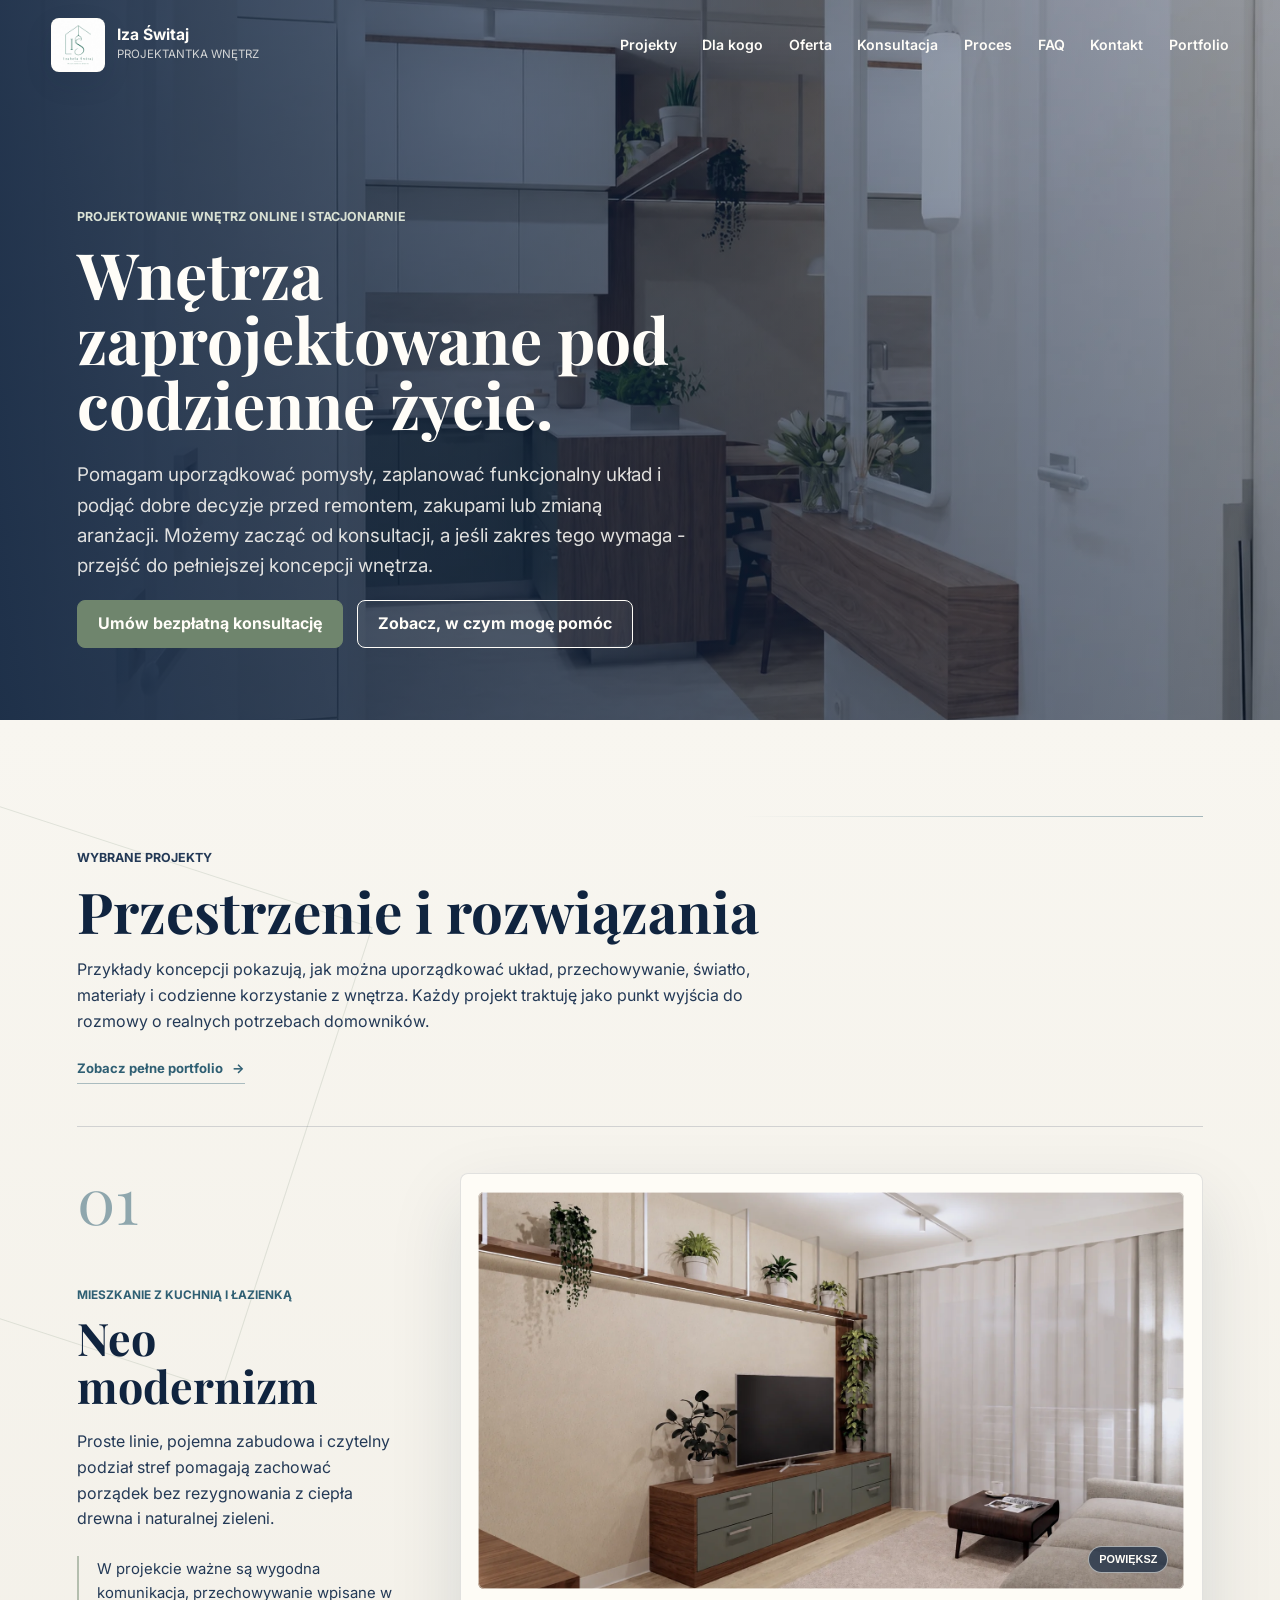
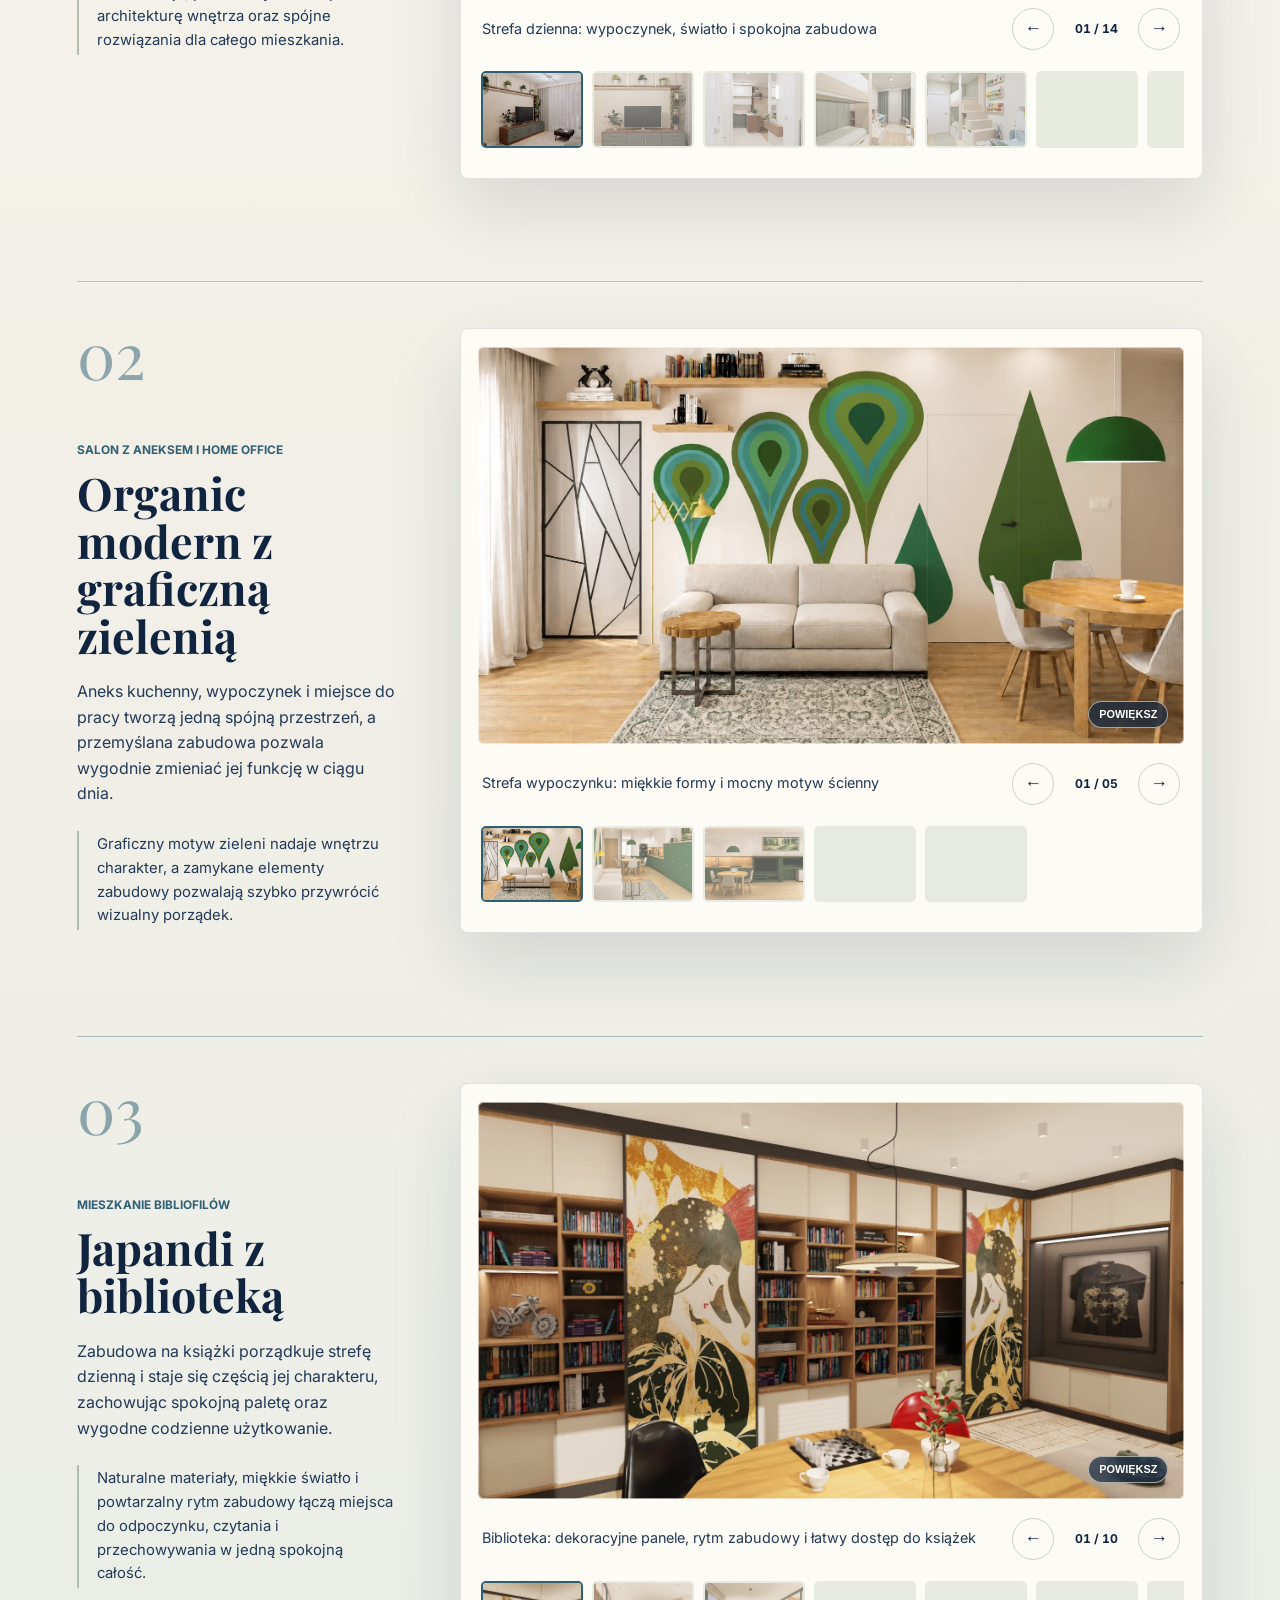
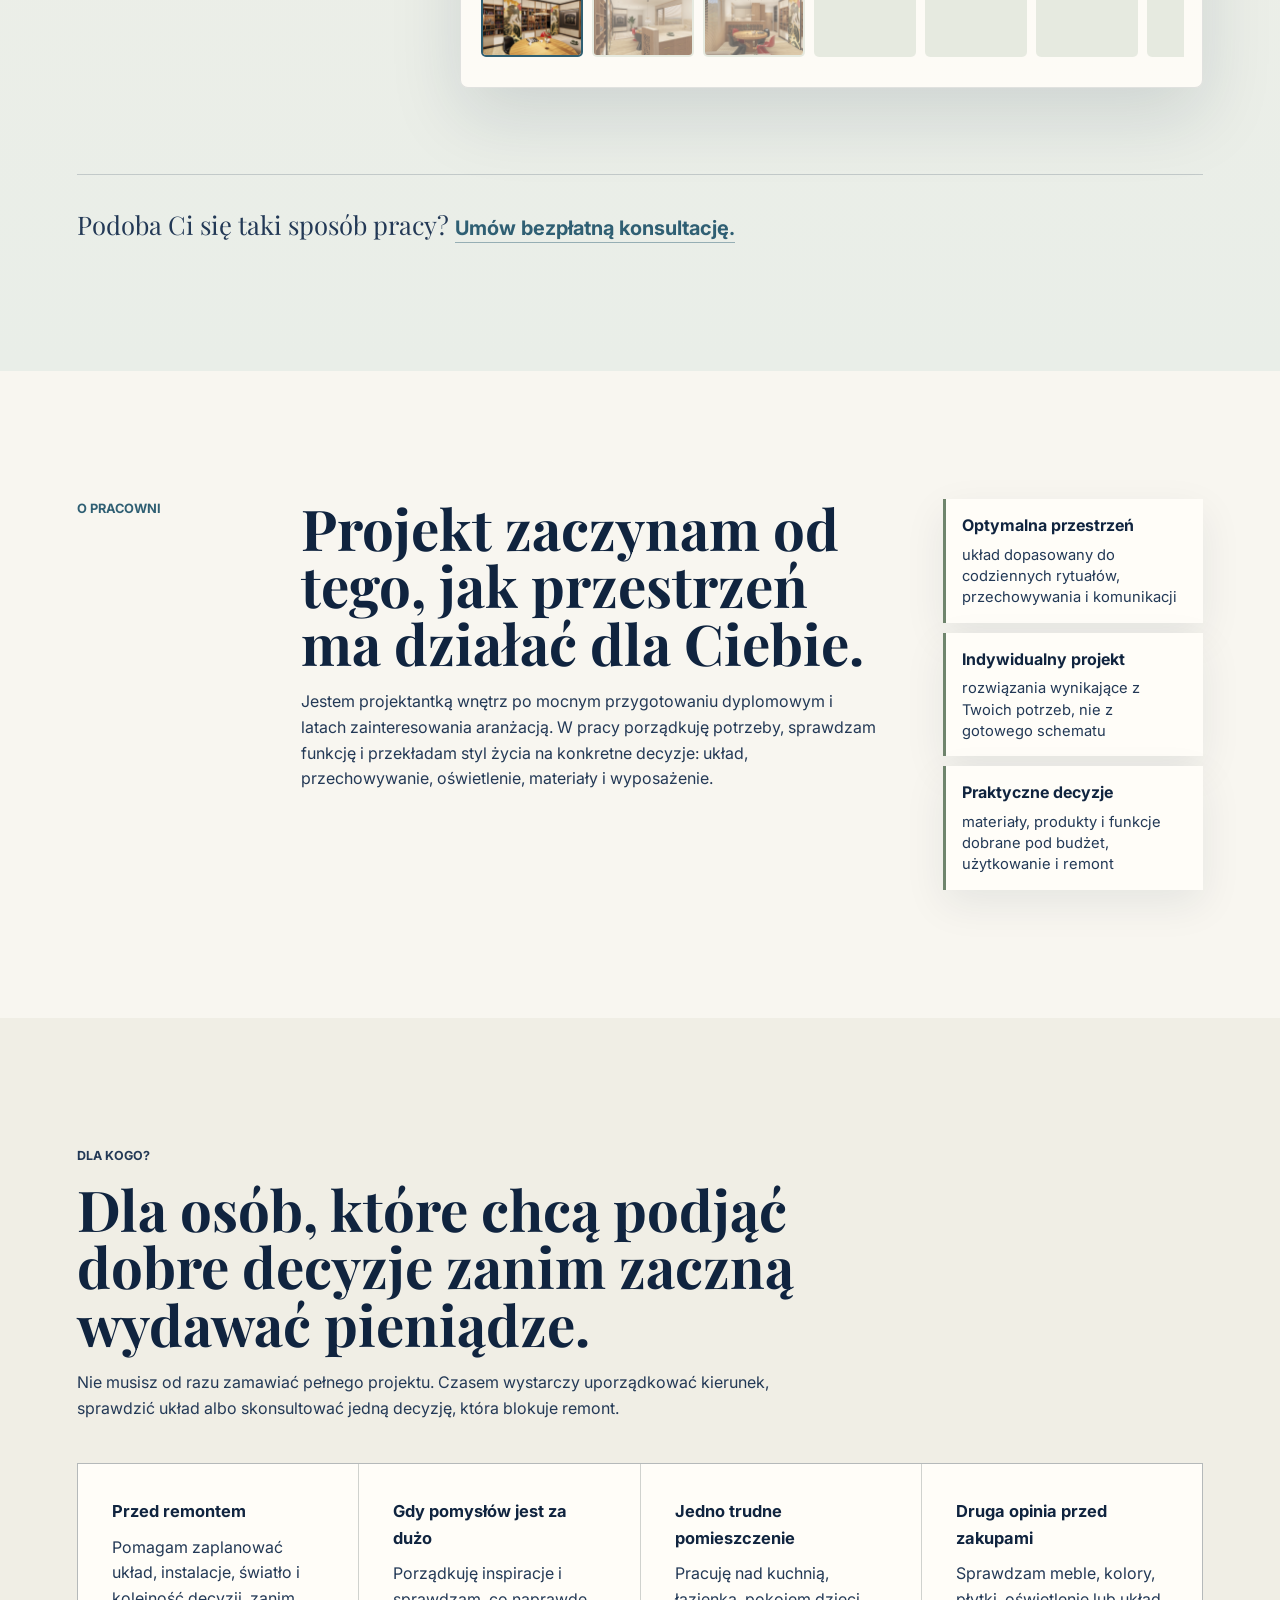
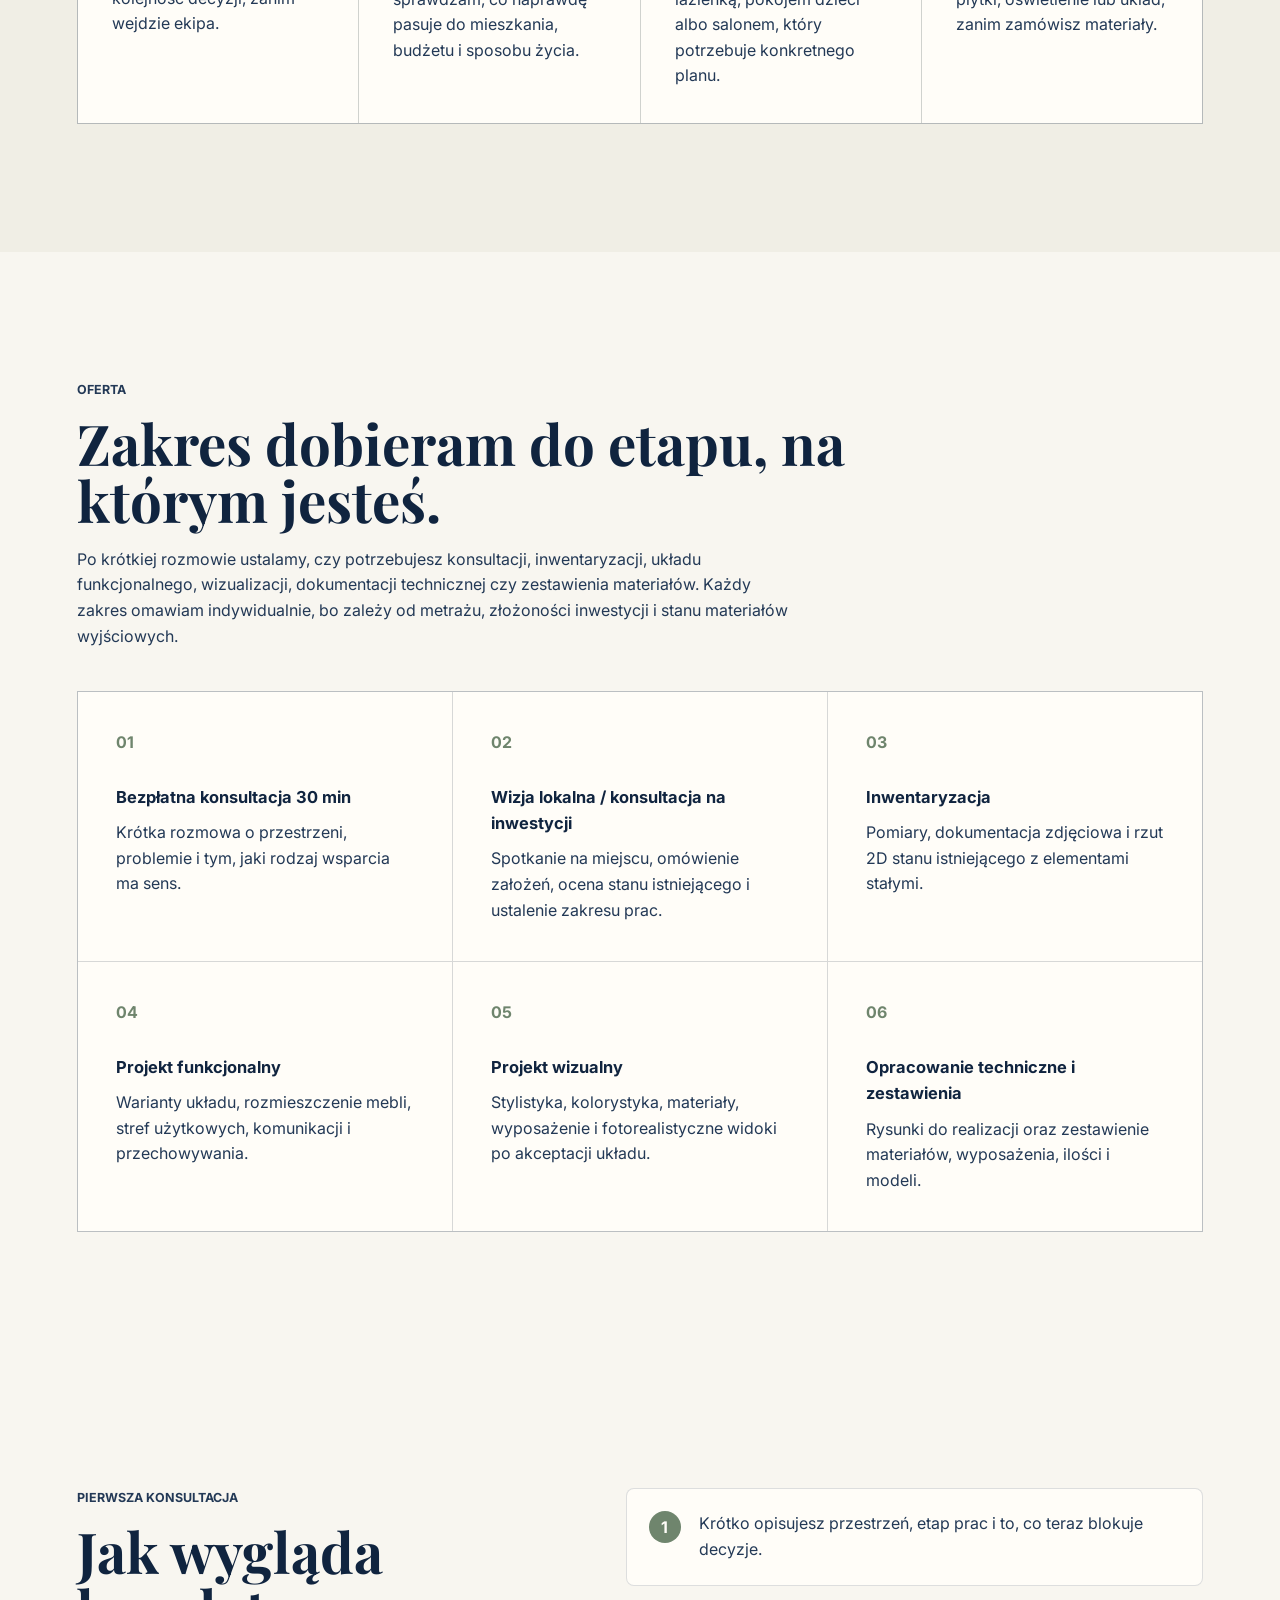
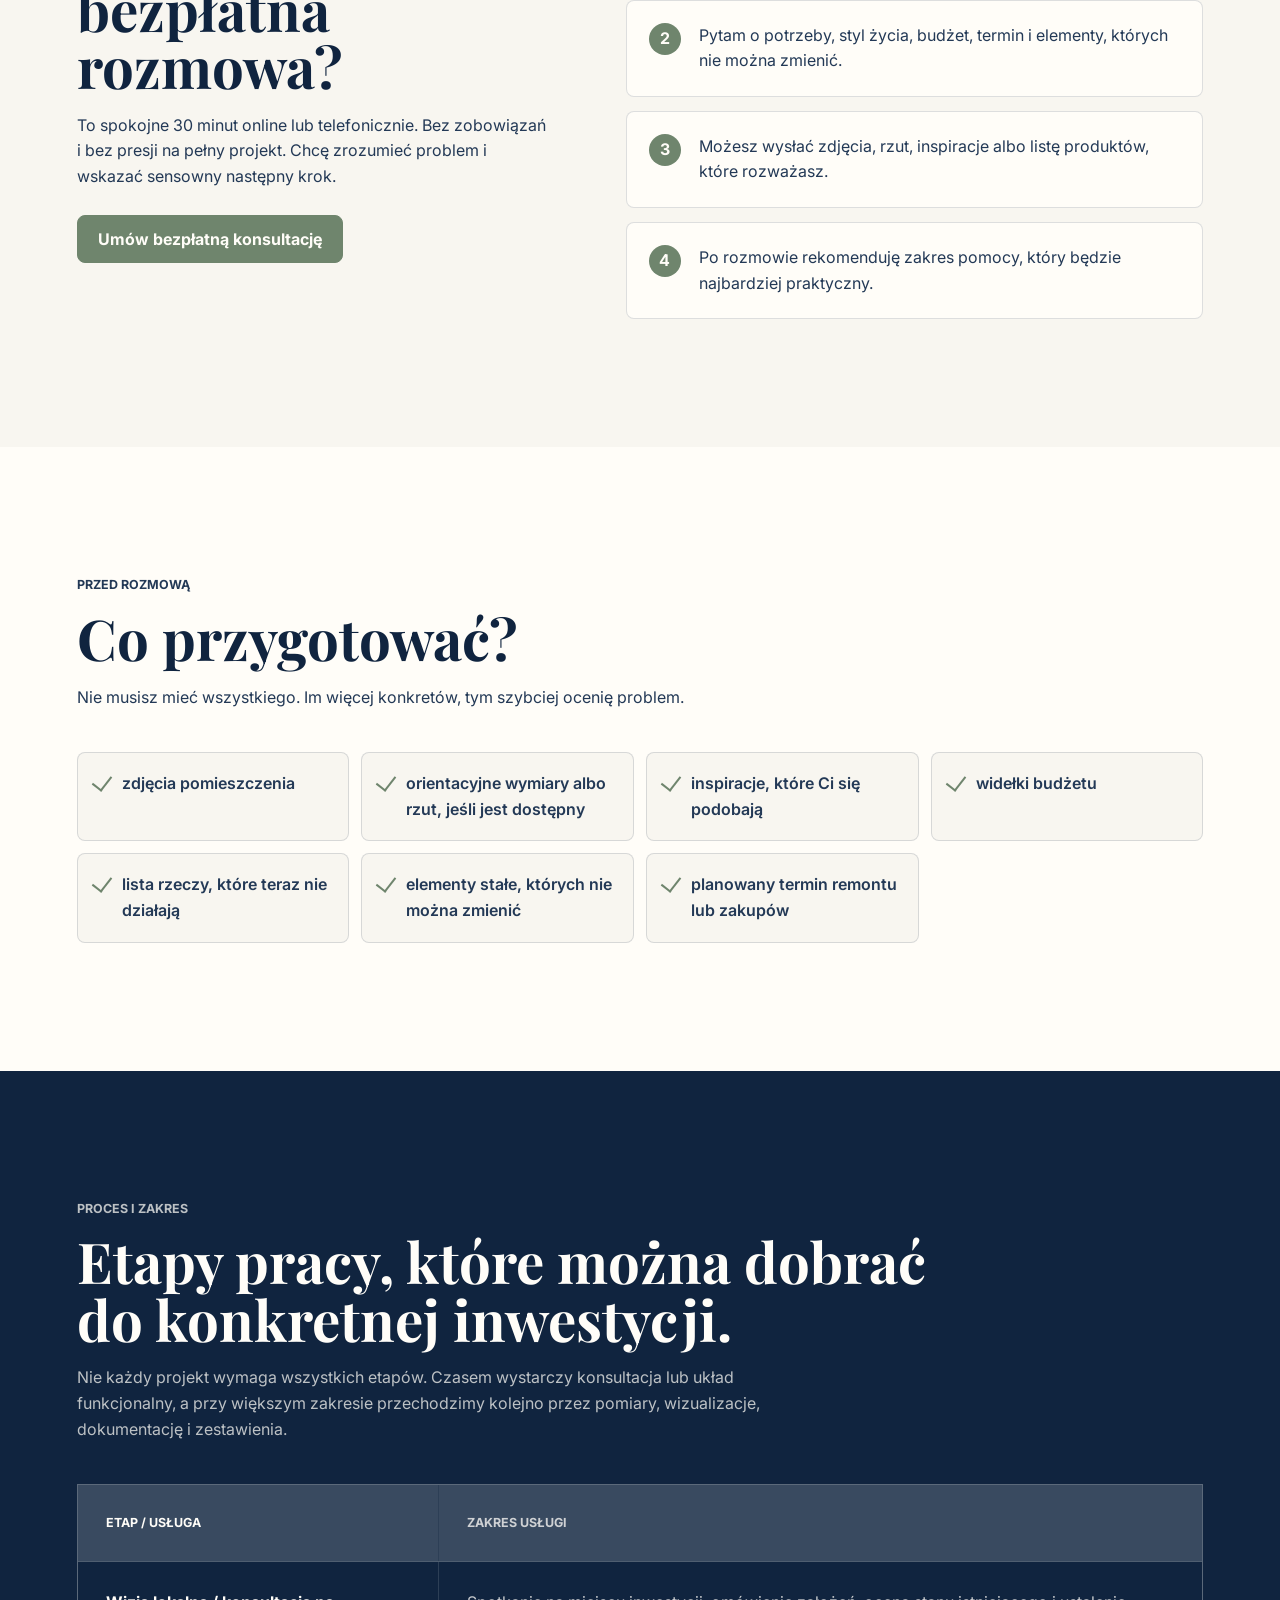
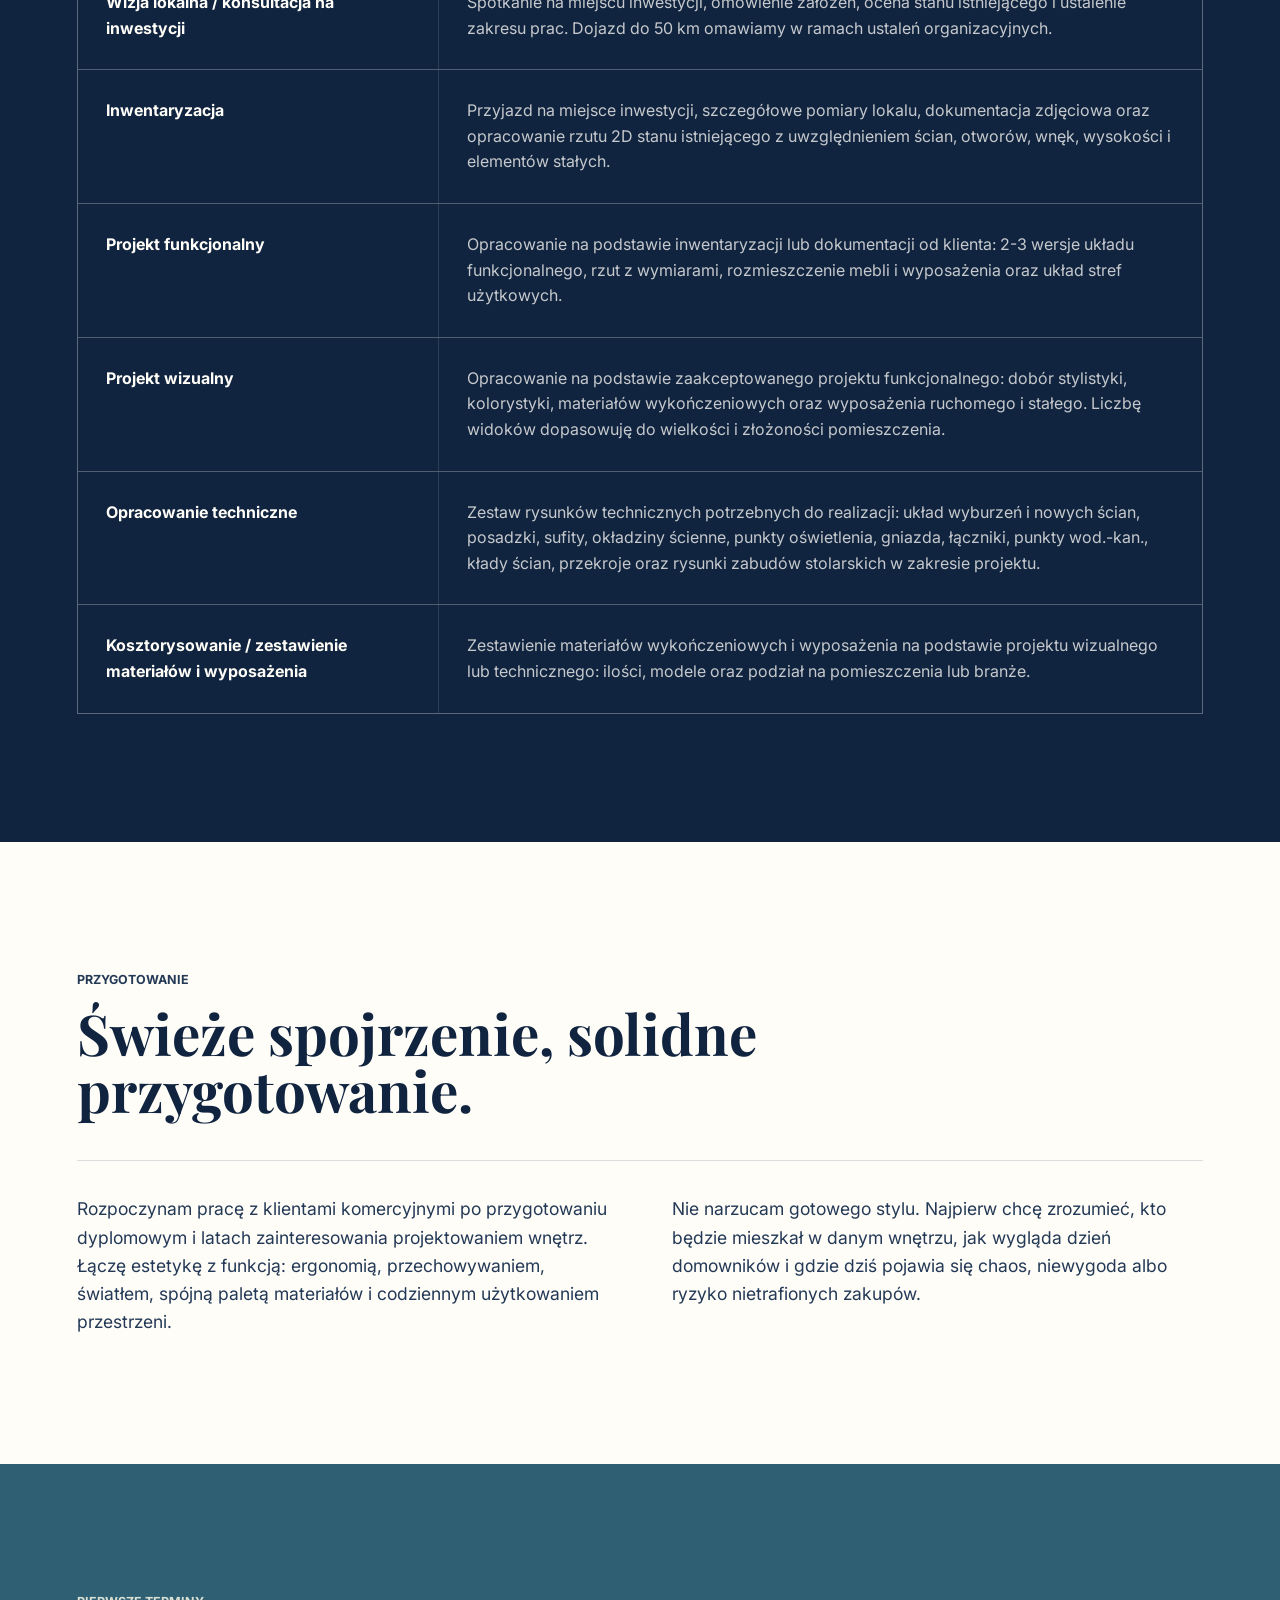
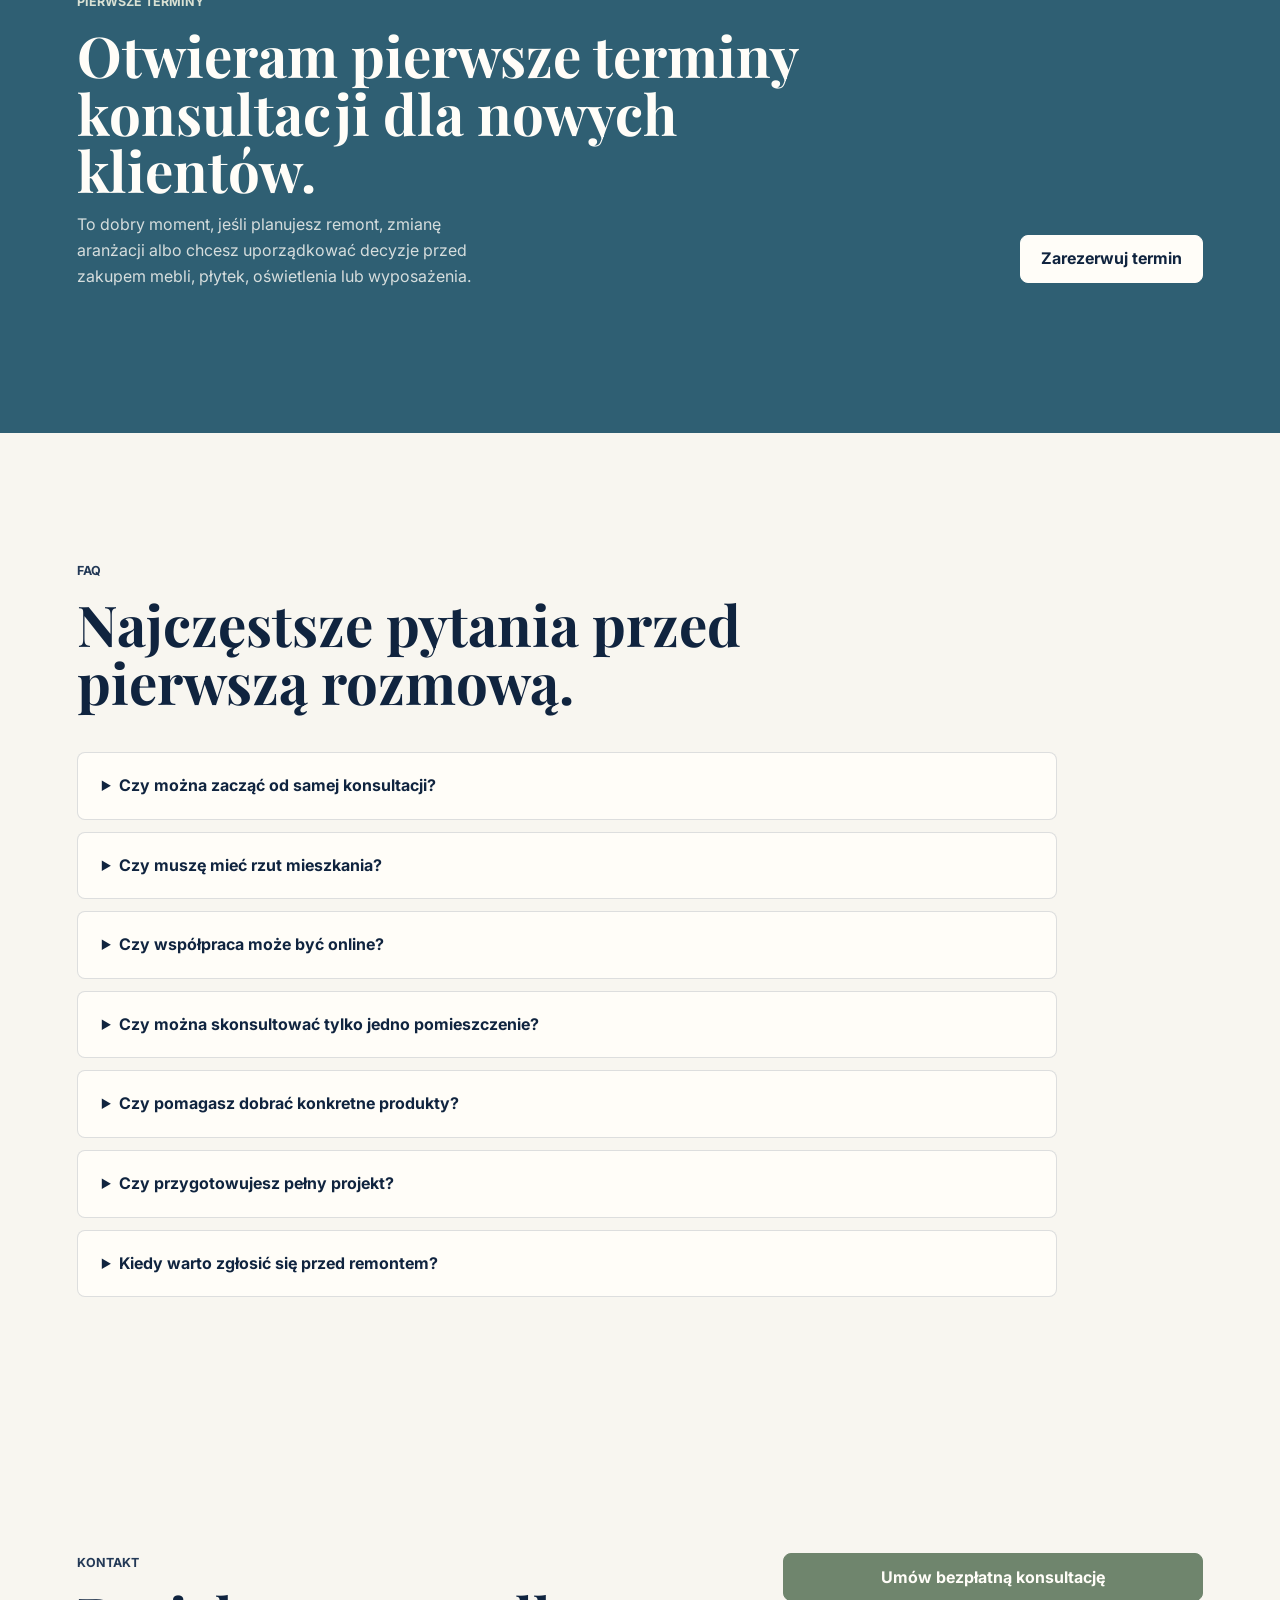
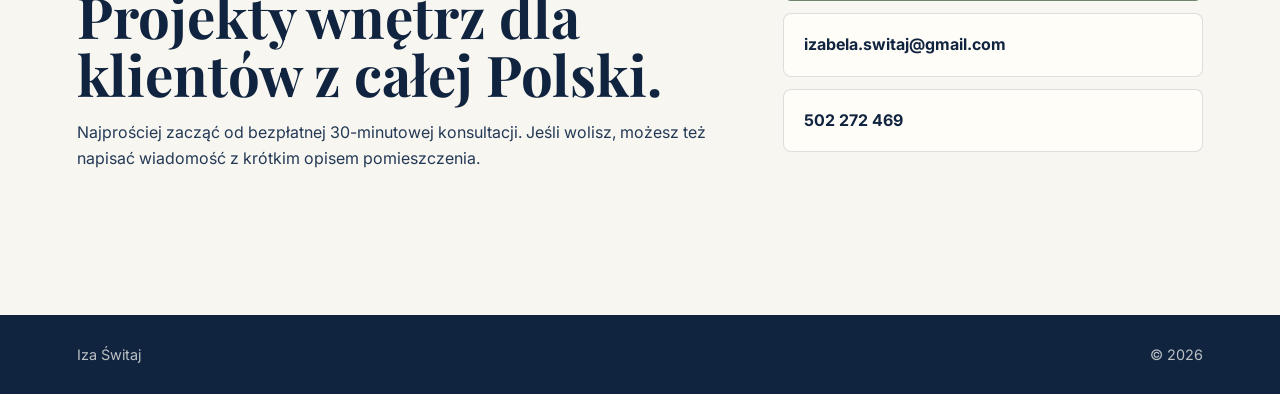
==== commit a569b337: "Separate studio homepage from recruitment portfolio" ====
--- a/index.html
+++ b/index.html
@@ -9,6 +9,14 @@
     />
     <link rel="canonical" href="https://izabelaswitaj.pl/" />
     <title>Iza Świtaj | Projektantka wnętrz</title>
+    <meta property="og:type" content="website" />
+    <meta property="og:locale" content="pl_PL" />
+    <meta property="og:title" content="Iza Świtaj — projektowanie wnętrz i konsultacje" />
+    <meta property="og:description" content="Projektowanie wnętrz i konsultacje online, w Warszawie i okolicach. Poznaj zakres współpracy i umów rozmowę o swoim wnętrzu." />
+    <meta property="og:url" content="https://izabelaswitaj.pl/" />
+    <meta property="og:image" content="https://izabelaswitaj.pl/assets/gallery/diploma-entry-kitchen.webp" />
+    <meta property="og:image:alt" content="Hol i kuchnia w projekcie Izabeli Świtaj" />
+    <meta name="twitter:card" content="summary_large_image" />
     <link rel="icon" href="assets/logo.jpeg" type="image/jpeg" />
     <link rel="preconnect" href="https://fonts.googleapis.com" />
     <link rel="preconnect" href="https://fonts.gstatic.com" crossorigin />
@@ -41,6 +49,7 @@
         <a href="#proces">Proces</a>
         <a href="#faq">FAQ</a>
         <a href="#kontakt">Kontakt</a>
+        <a href="/portfolio/">Portfolio</a>
       </nav>
     </header>
 
